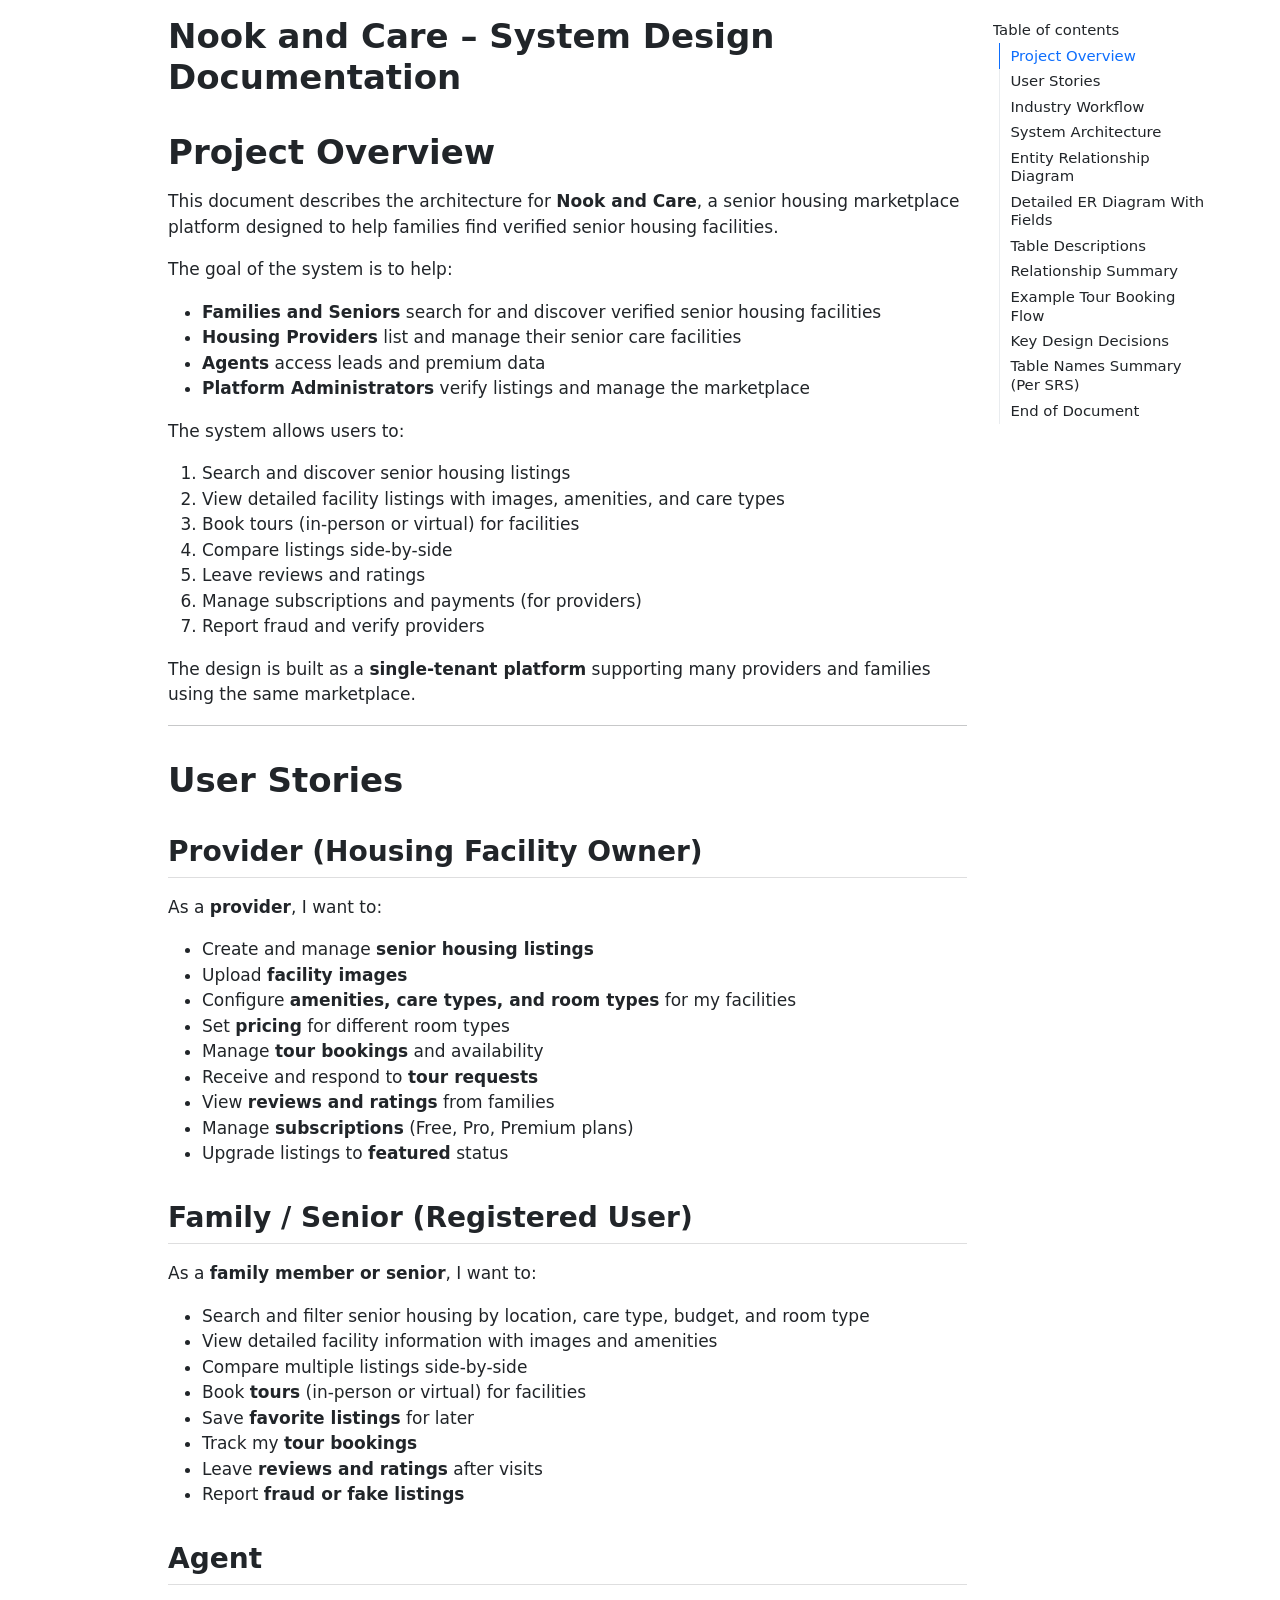
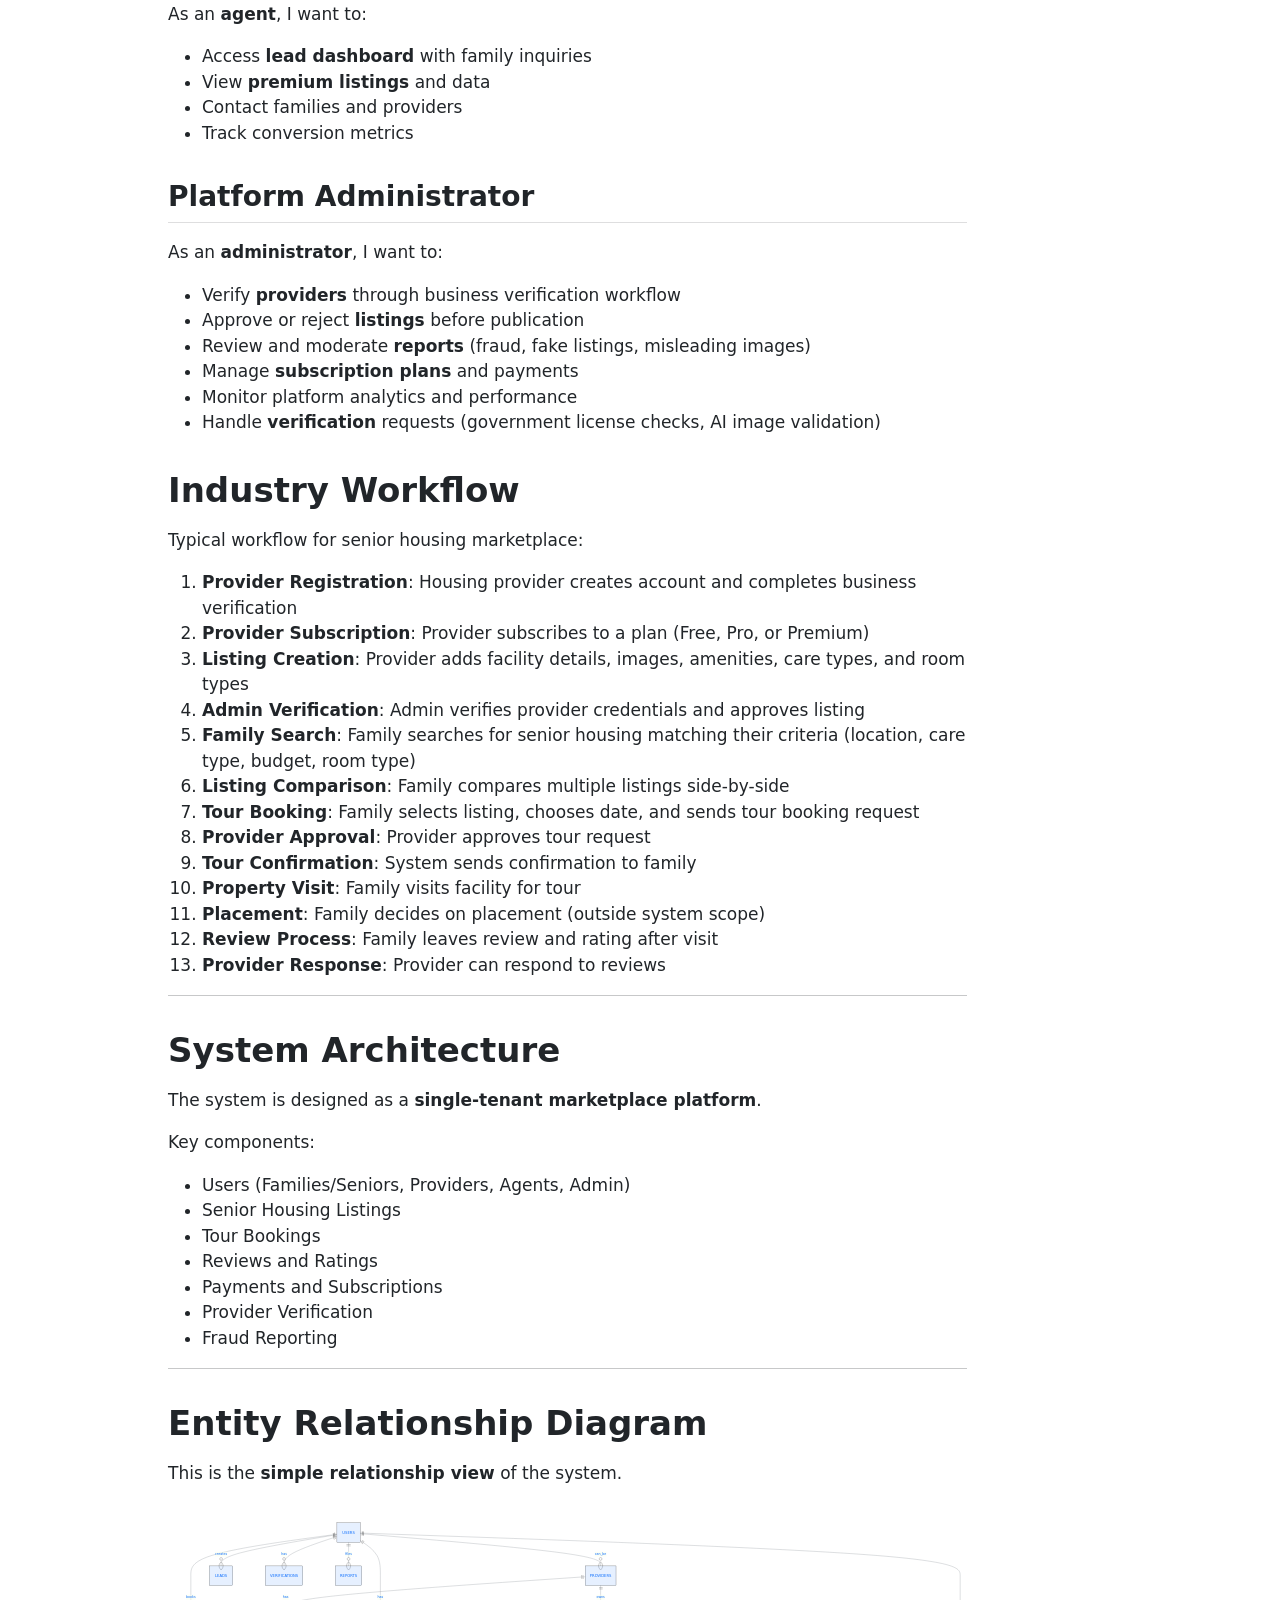
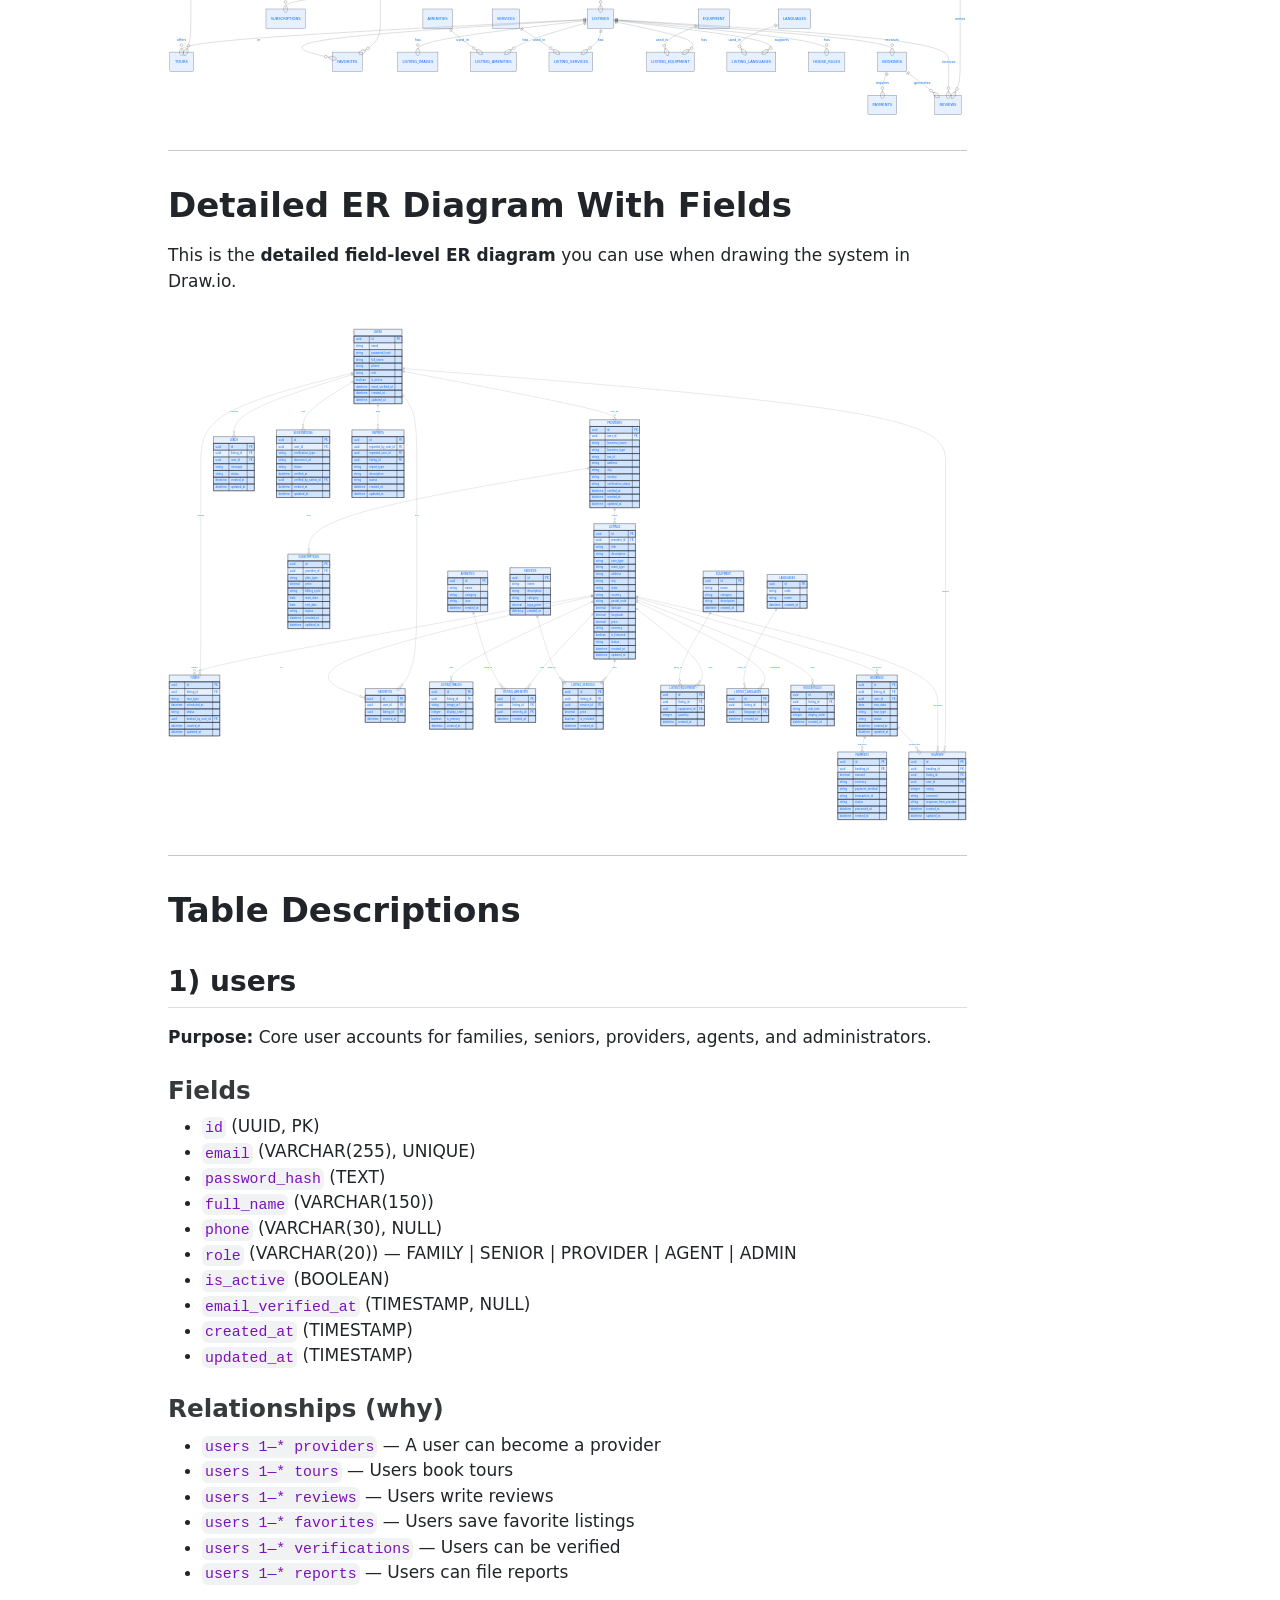
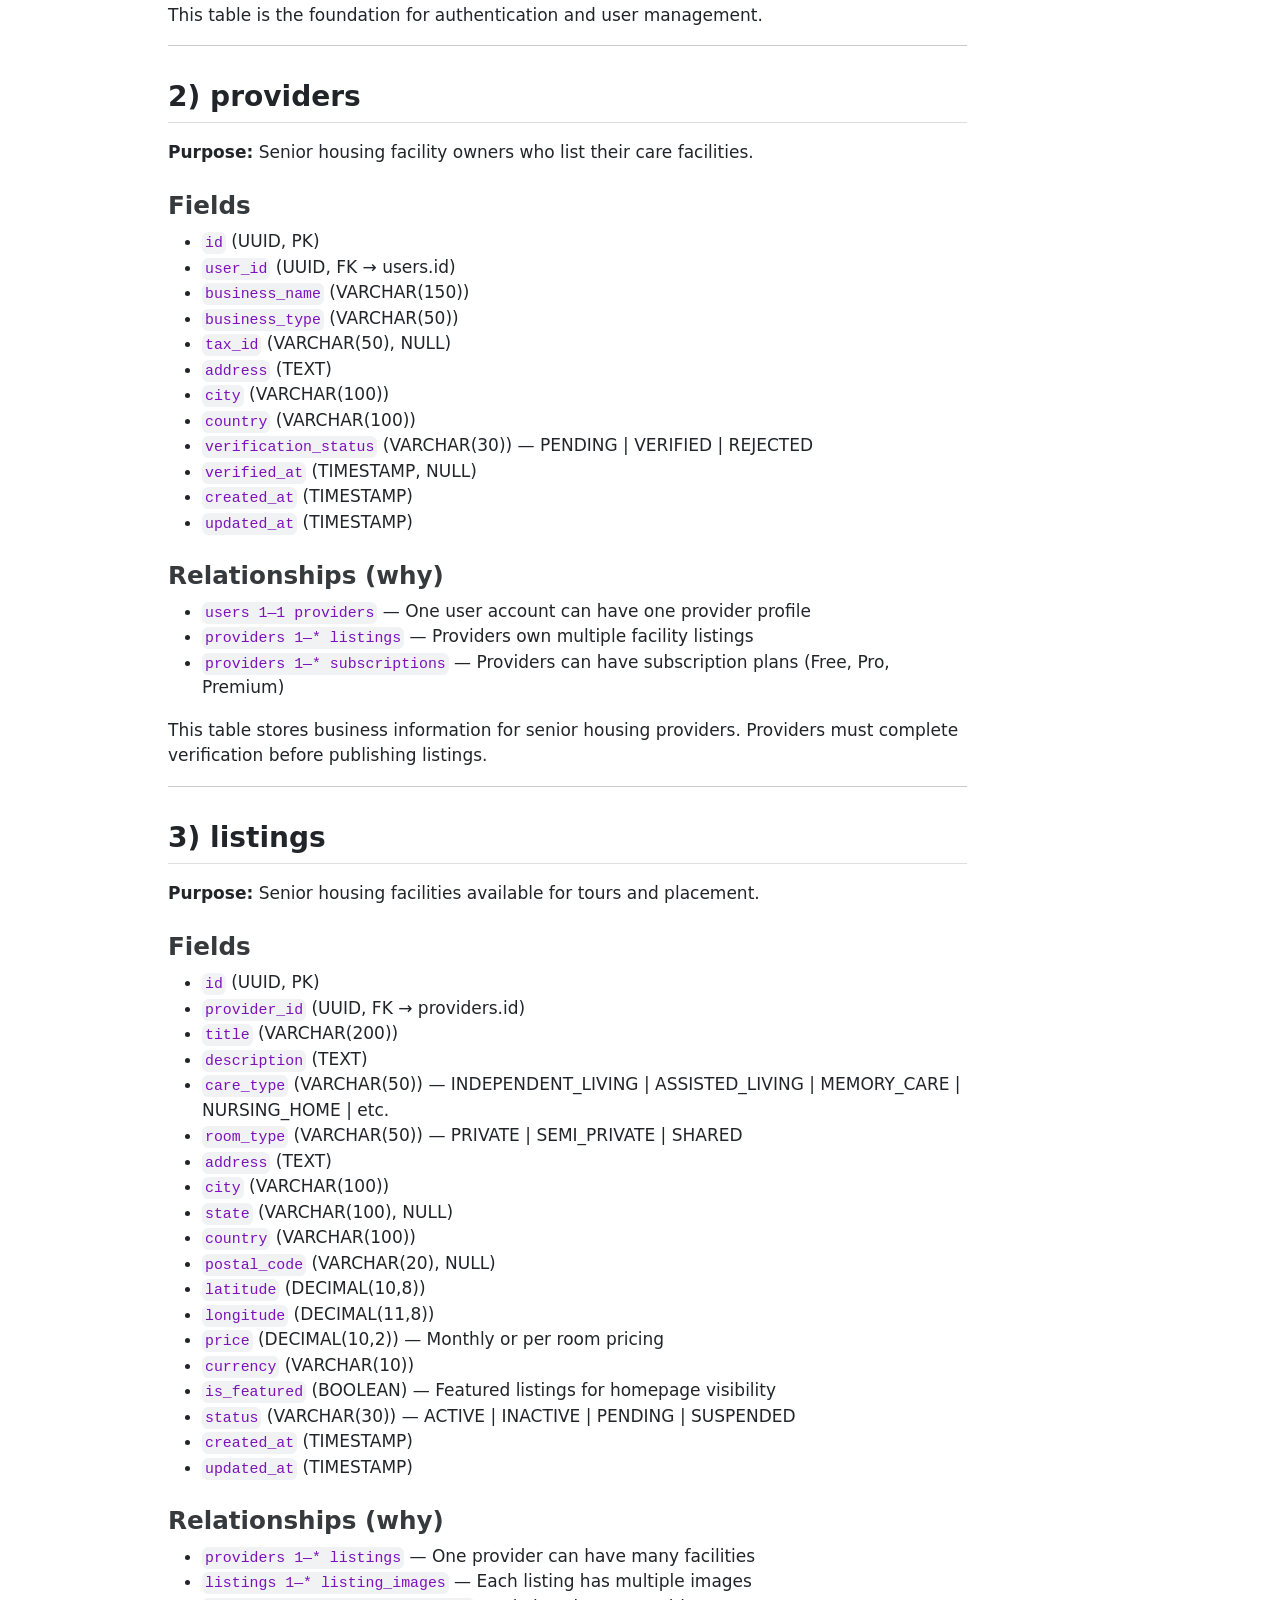
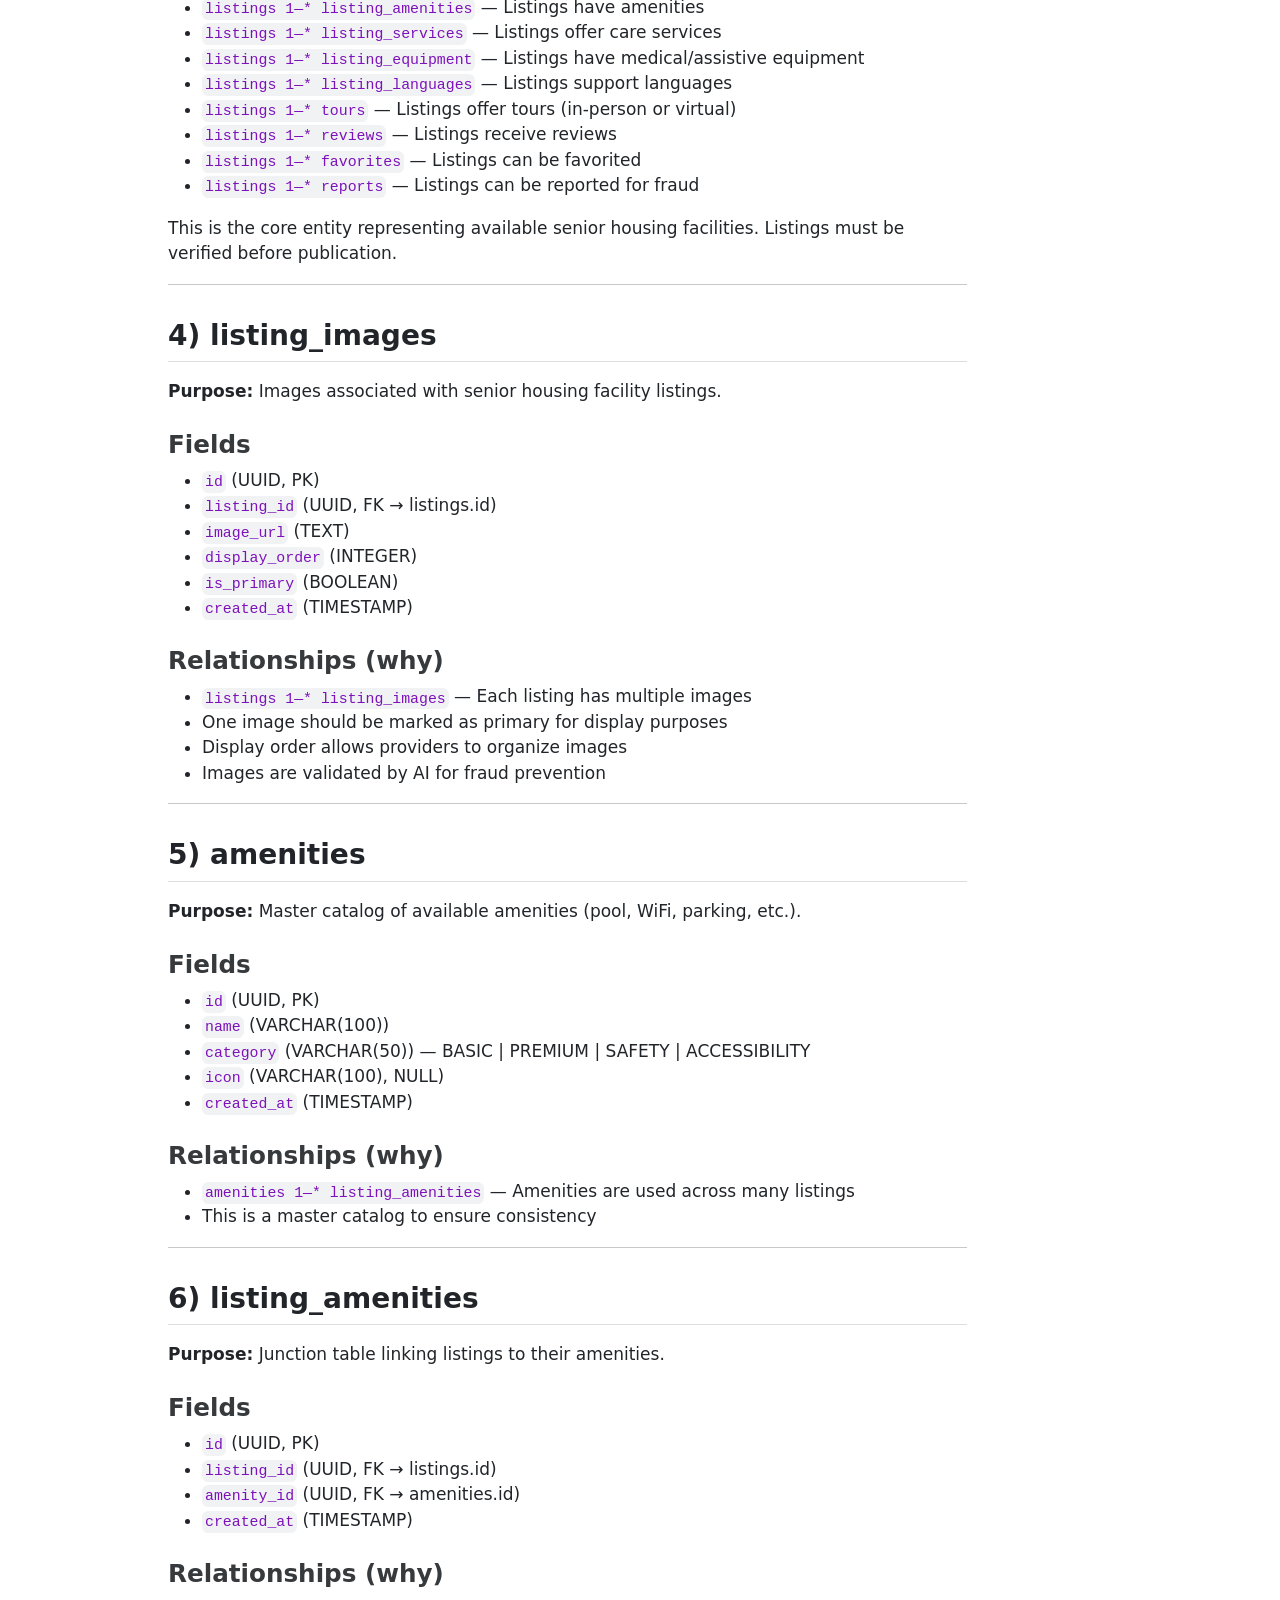
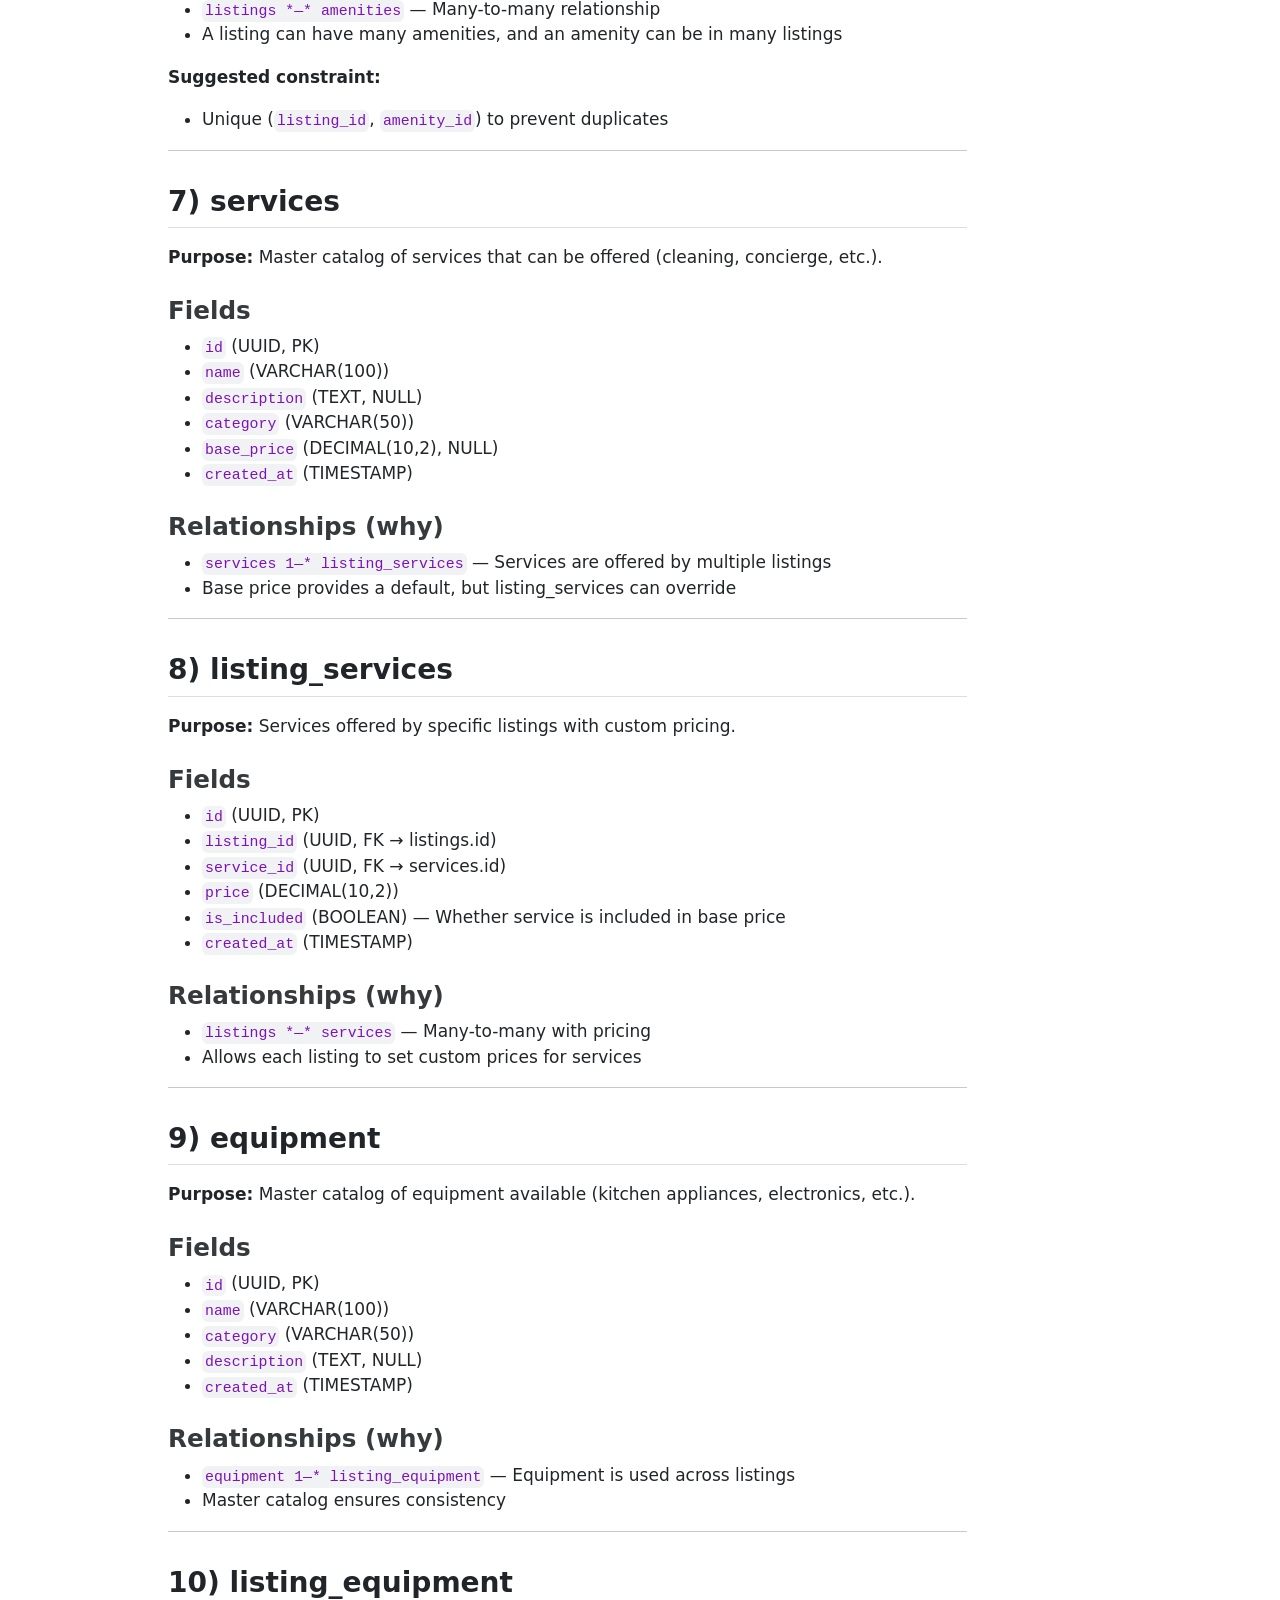
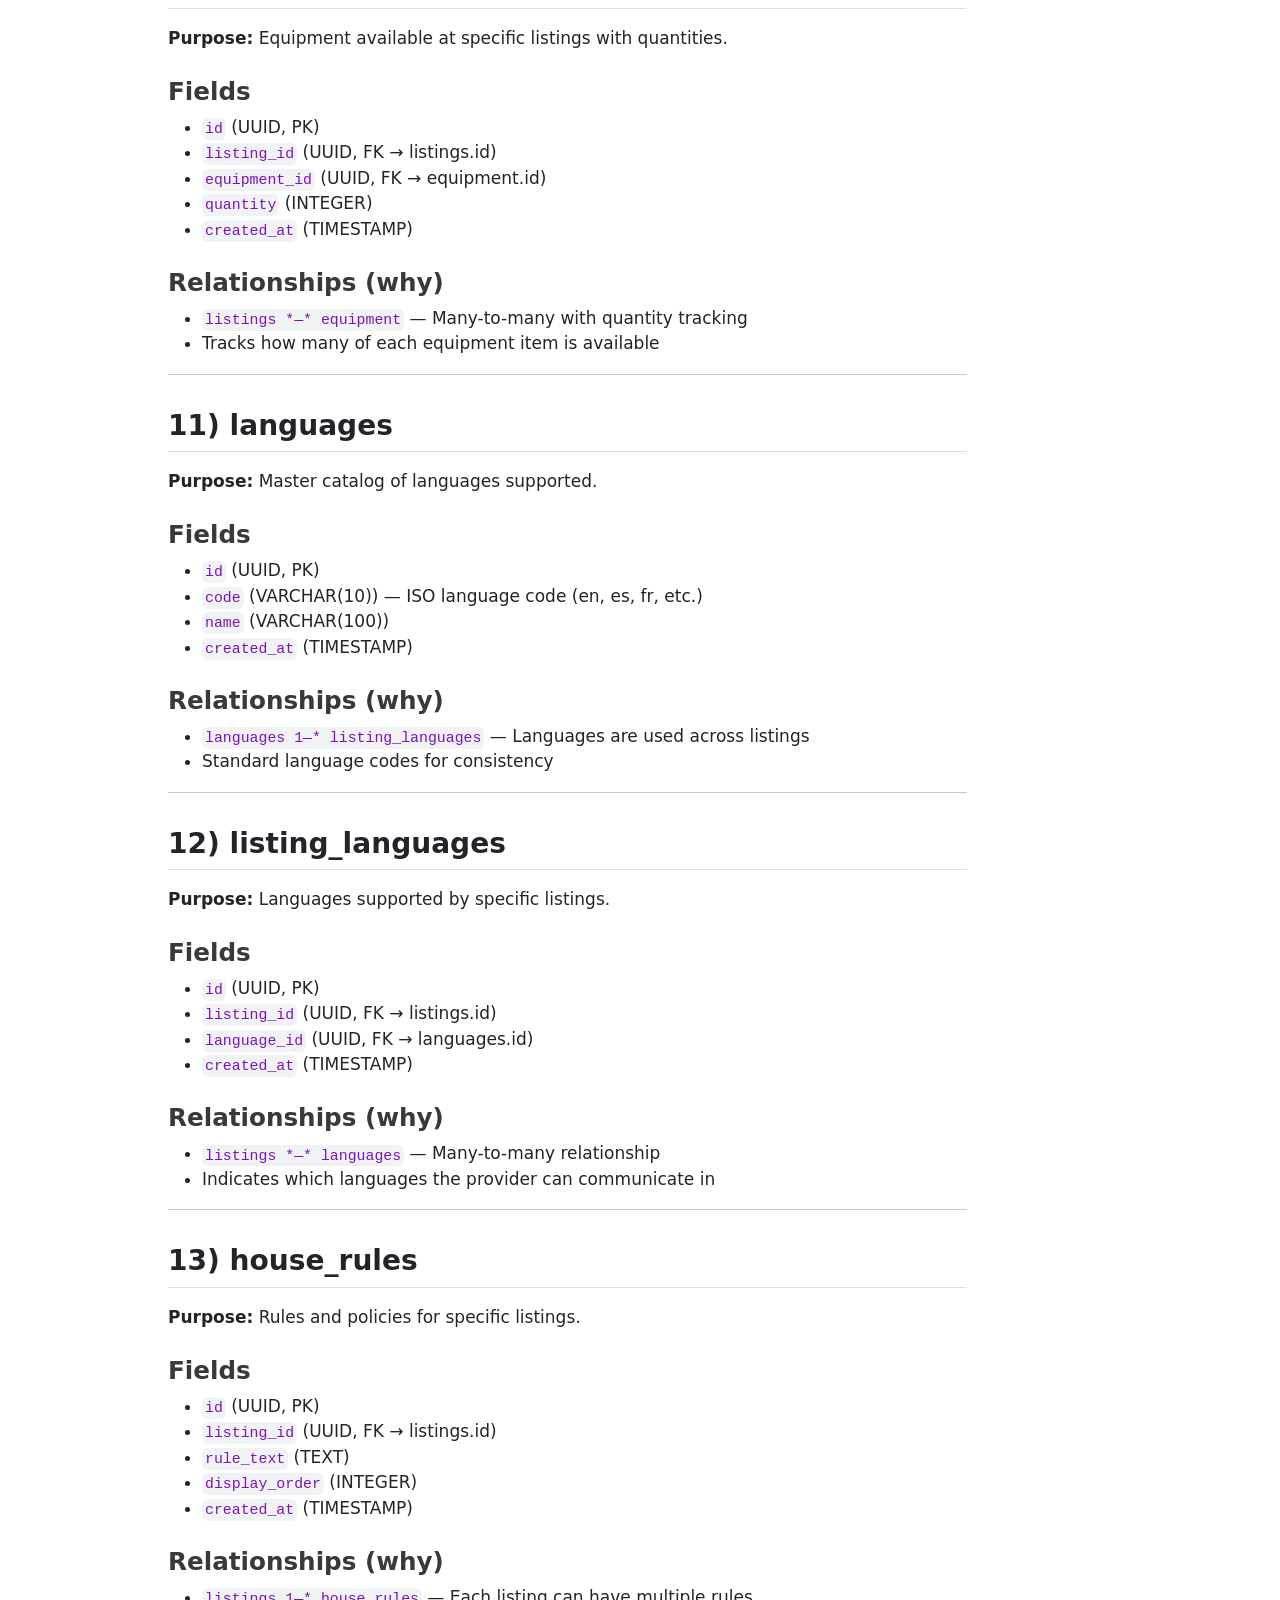
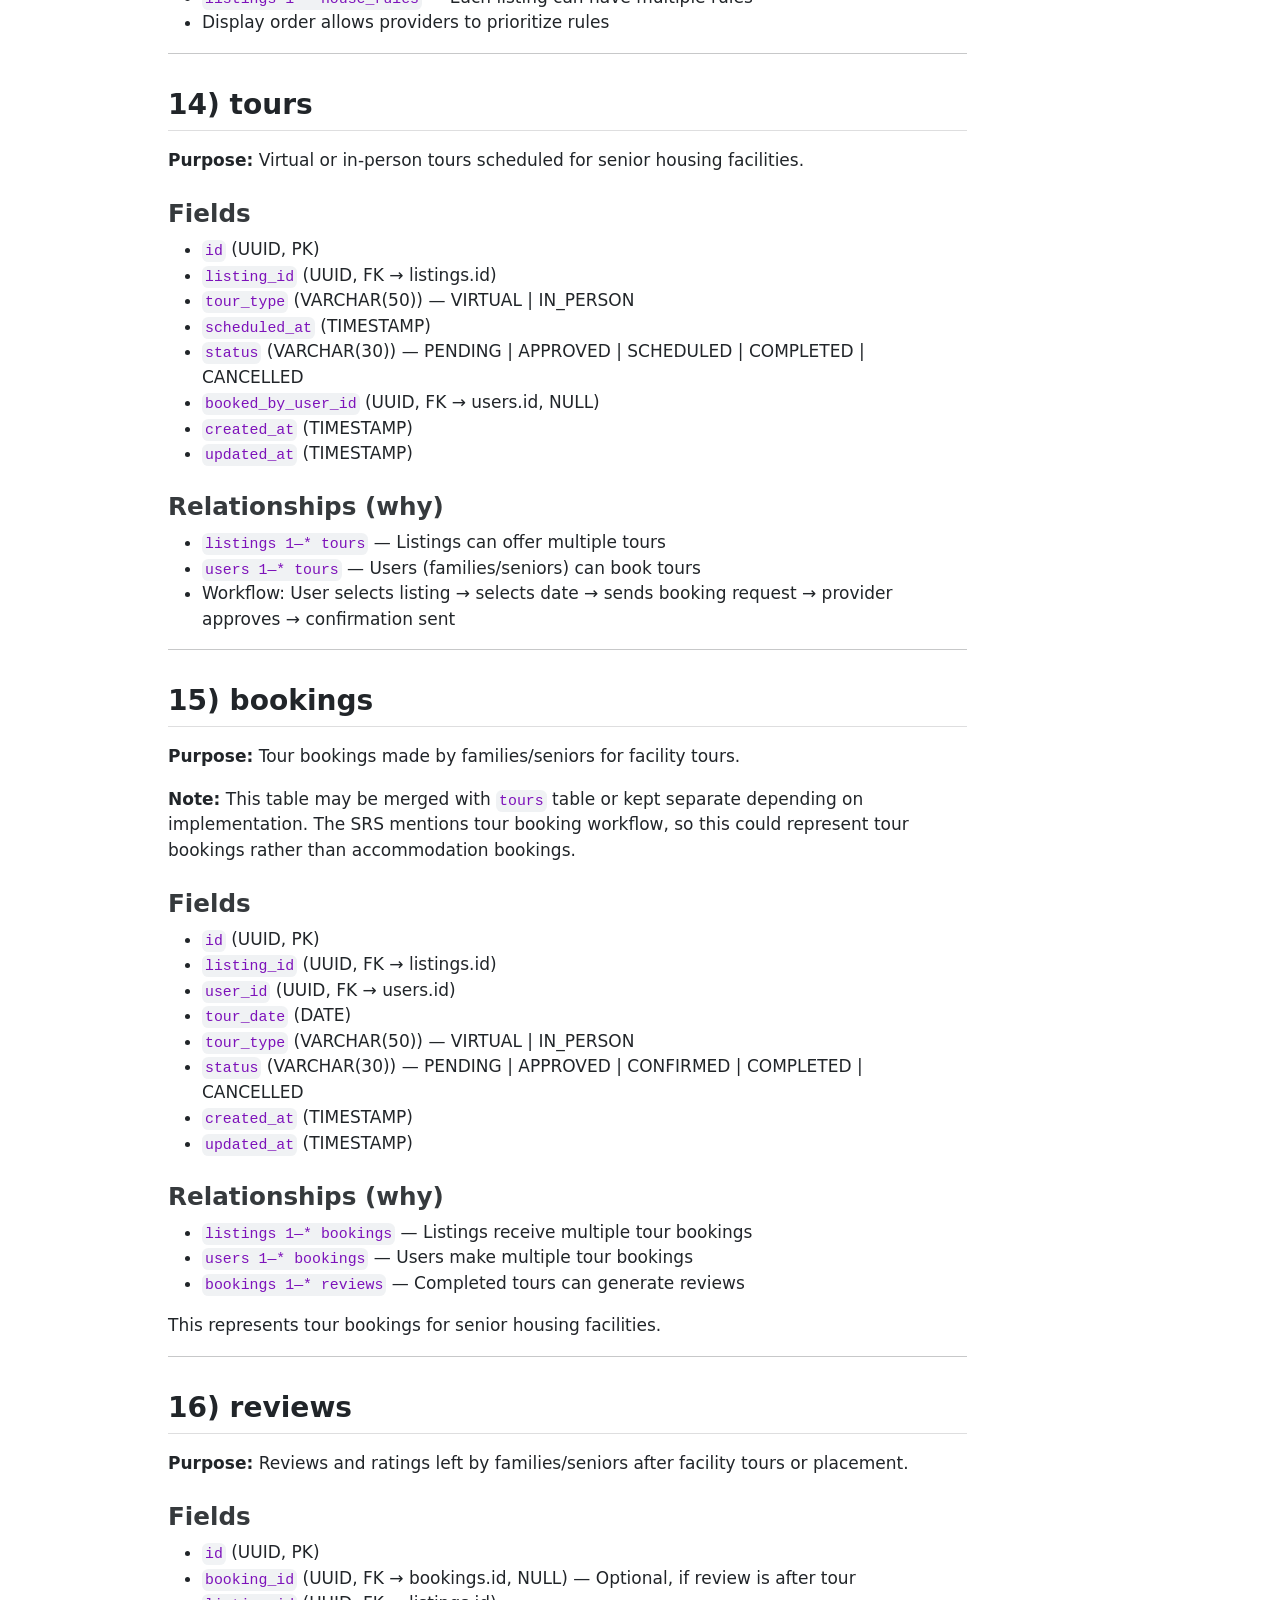
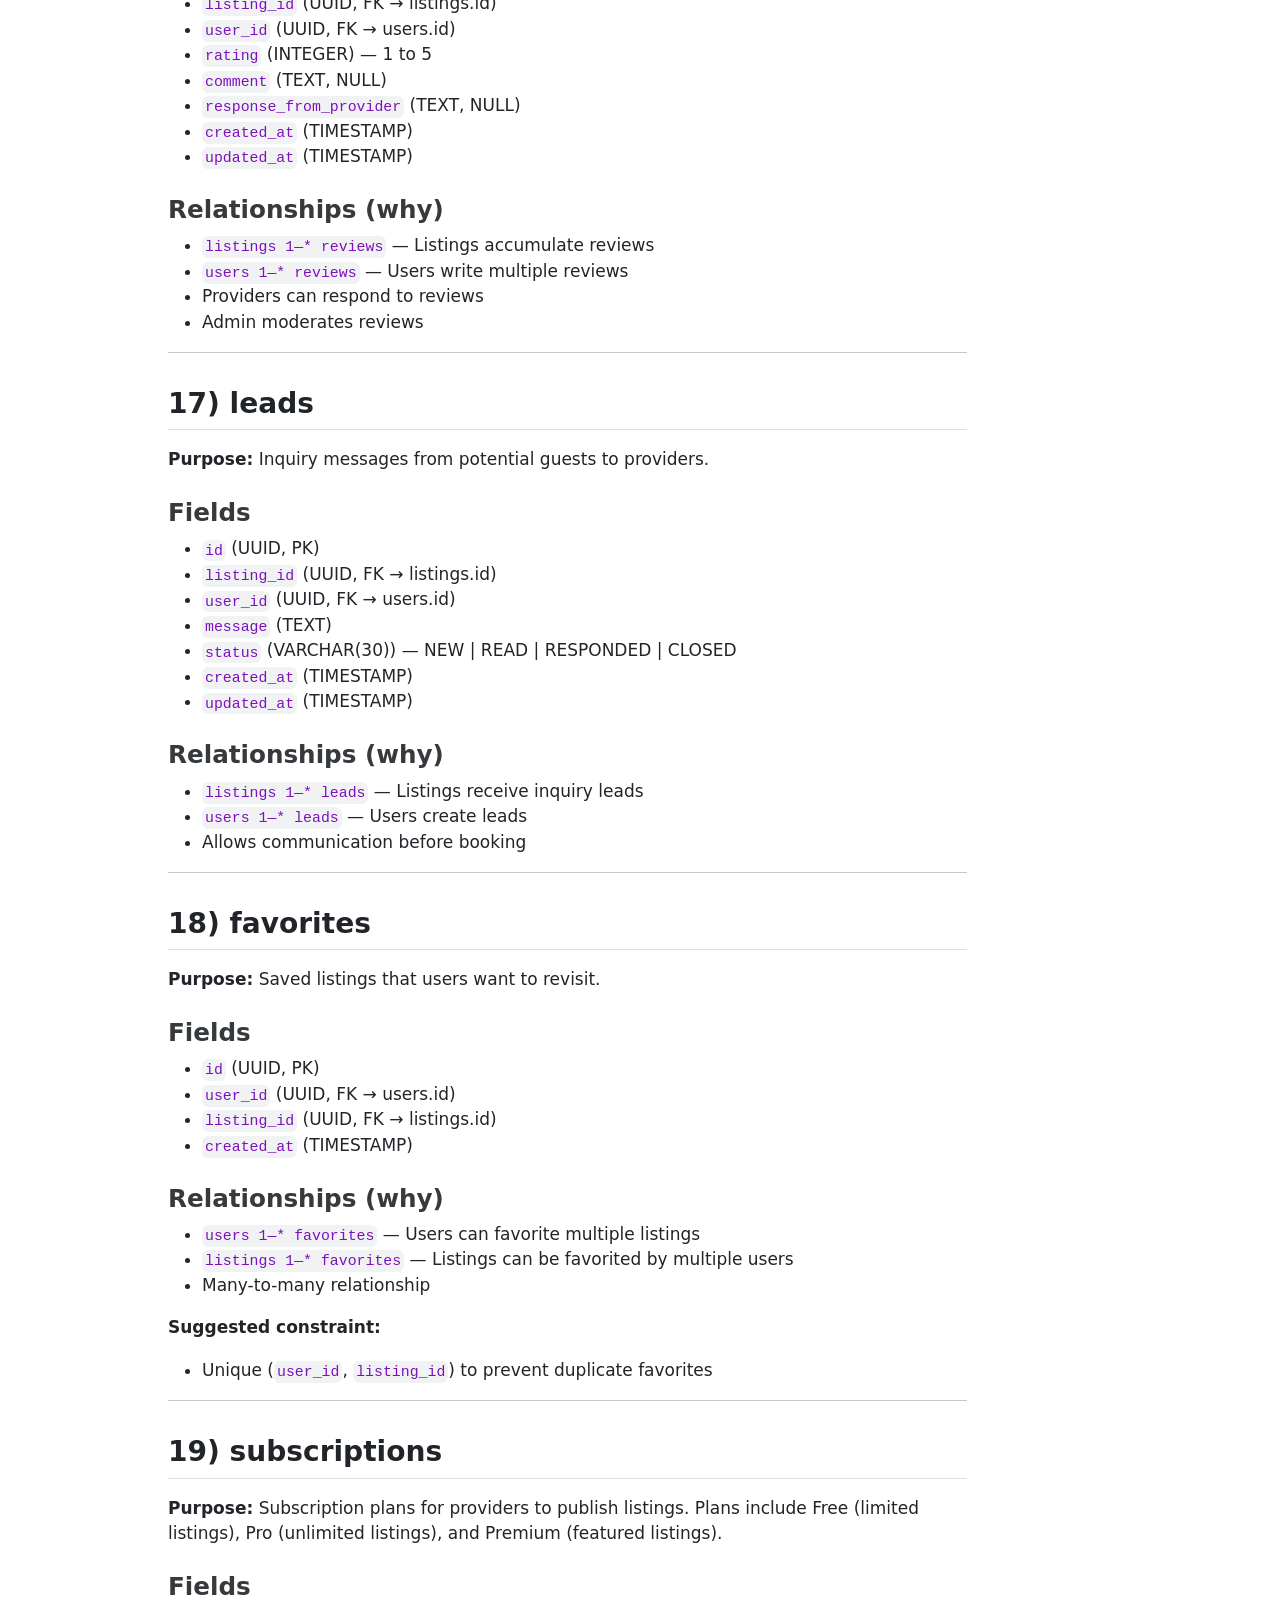
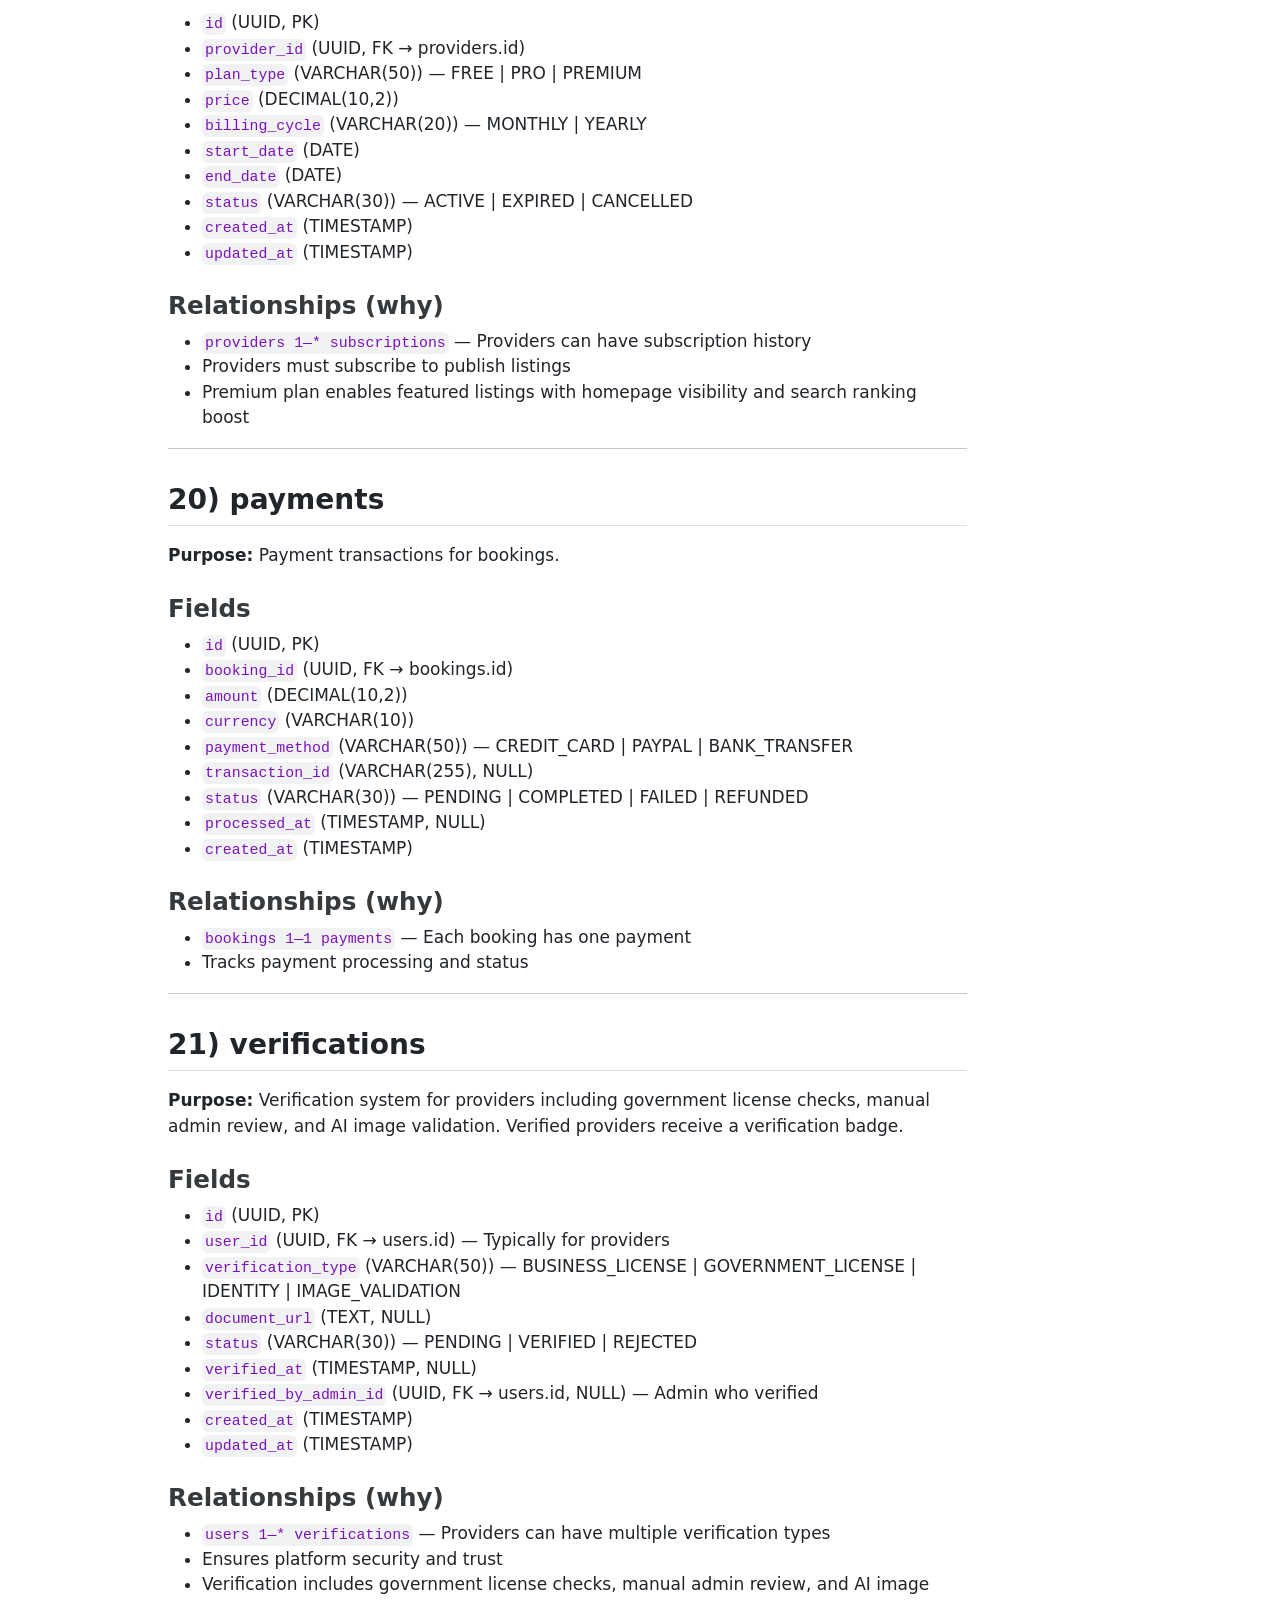
==== docs/index.html @ fbc07628 "updated" ====
<!DOCTYPE html>
<html xmlns="http://www.w3.org/1999/xhtml" lang="en" xml:lang="en"><head>

<meta charset="utf-8">
<meta name="generator" content="quarto-1.8.27">

<meta name="viewport" content="width=device-width, initial-scale=1.0, user-scalable=yes">


<title>Nook and Care – System Design Documentation</title>
<style>
code{white-space: pre-wrap;}
span.smallcaps{font-variant: small-caps;}
div.columns{display: flex; gap: min(4vw, 1.5em);}
div.column{flex: auto; overflow-x: auto;}
div.hanging-indent{margin-left: 1.5em; text-indent: -1.5em;}
ul.task-list{list-style: none;}
ul.task-list li input[type="checkbox"] {
  width: 0.8em;
  margin: 0 0.8em 0.2em -1em; /* quarto-specific, see https://github.com/quarto-dev/quarto-cli/issues/4556 */ 
  vertical-align: middle;
}
</style>


<script src="nookcare-system-design_files/libs/clipboard/clipboard.min.js"></script>
<script src="nookcare-system-design_files/libs/quarto-html/quarto.js" type="module"></script>
<script src="nookcare-system-design_files/libs/quarto-html/tabsets/tabsets.js" type="module"></script>
<script src="nookcare-system-design_files/libs/quarto-html/axe/axe-check.js" type="module"></script>
<script src="nookcare-system-design_files/libs/quarto-html/popper.min.js"></script>
<script src="nookcare-system-design_files/libs/quarto-html/tippy.umd.min.js"></script>
<script src="nookcare-system-design_files/libs/quarto-html/anchor.min.js"></script>
<link href="nookcare-system-design_files/libs/quarto-html/tippy.css" rel="stylesheet">
<link href="nookcare-system-design_files/libs/quarto-html/quarto-syntax-highlighting-ed96de9b727972fe78a7b5d16c58bf87.css" rel="stylesheet" id="quarto-text-highlighting-styles">
<script src="nookcare-system-design_files/libs/bootstrap/bootstrap.min.js"></script>
<link href="nookcare-system-design_files/libs/bootstrap/bootstrap-icons.css" rel="stylesheet">
<link href="nookcare-system-design_files/libs/bootstrap/bootstrap-9e3ffae467580fdb927a41352e75a2e0.min.css" rel="stylesheet" append-hash="true" id="quarto-bootstrap" data-mode="light">
<script src="nookcare-system-design_files/libs/quarto-diagram/mermaid.min.js"></script>
<script src="nookcare-system-design_files/libs/quarto-diagram/mermaid-init.js"></script>
<link href="nookcare-system-design_files/libs/quarto-diagram/mermaid.css" rel="stylesheet">


</head>

<body class="quarto-light">

<div id="quarto-content" class="page-columns page-rows-contents page-layout-article">
<div id="quarto-margin-sidebar" class="sidebar margin-sidebar">
  <nav id="TOC" role="doc-toc" class="toc-active">
    <h2 id="toc-title">Table of contents</h2>
   
  <ul>
  <li><a href="#project-overview" id="toc-project-overview" class="nav-link active" data-scroll-target="#project-overview">Project Overview</a></li>
  <li><a href="#user-stories" id="toc-user-stories" class="nav-link" data-scroll-target="#user-stories">User Stories</a>
  <ul class="collapse">
  <li><a href="#provider-housing-facility-owner" id="toc-provider-housing-facility-owner" class="nav-link" data-scroll-target="#provider-housing-facility-owner">Provider (Housing Facility Owner)</a></li>
  <li><a href="#family-senior-registered-user" id="toc-family-senior-registered-user" class="nav-link" data-scroll-target="#family-senior-registered-user">Family / Senior (Registered User)</a></li>
  <li><a href="#agent" id="toc-agent" class="nav-link" data-scroll-target="#agent">Agent</a></li>
  <li><a href="#platform-administrator" id="toc-platform-administrator" class="nav-link" data-scroll-target="#platform-administrator">Platform Administrator</a></li>
  </ul></li>
  <li><a href="#industry-workflow" id="toc-industry-workflow" class="nav-link" data-scroll-target="#industry-workflow">Industry Workflow</a></li>
  <li><a href="#system-architecture" id="toc-system-architecture" class="nav-link" data-scroll-target="#system-architecture">System Architecture</a></li>
  <li><a href="#entity-relationship-diagram" id="toc-entity-relationship-diagram" class="nav-link" data-scroll-target="#entity-relationship-diagram">Entity Relationship Diagram</a></li>
  <li><a href="#detailed-er-diagram-with-fields" id="toc-detailed-er-diagram-with-fields" class="nav-link" data-scroll-target="#detailed-er-diagram-with-fields">Detailed ER Diagram With Fields</a></li>
  <li><a href="#table-descriptions" id="toc-table-descriptions" class="nav-link" data-scroll-target="#table-descriptions">Table Descriptions</a>
  <ul class="collapse">
  <li><a href="#users" id="toc-users" class="nav-link" data-scroll-target="#users">1) users</a>
  <ul class="collapse">
  <li><a href="#fields" id="toc-fields" class="nav-link" data-scroll-target="#fields">Fields</a></li>
  <li><a href="#relationships-why" id="toc-relationships-why" class="nav-link" data-scroll-target="#relationships-why">Relationships (why)</a></li>
  </ul></li>
  <li><a href="#providers" id="toc-providers" class="nav-link" data-scroll-target="#providers">2) providers</a>
  <ul class="collapse">
  <li><a href="#fields-1" id="toc-fields-1" class="nav-link" data-scroll-target="#fields-1">Fields</a></li>
  <li><a href="#relationships-why-1" id="toc-relationships-why-1" class="nav-link" data-scroll-target="#relationships-why-1">Relationships (why)</a></li>
  </ul></li>
  <li><a href="#listings" id="toc-listings" class="nav-link" data-scroll-target="#listings">3) listings</a>
  <ul class="collapse">
  <li><a href="#fields-2" id="toc-fields-2" class="nav-link" data-scroll-target="#fields-2">Fields</a></li>
  <li><a href="#relationships-why-2" id="toc-relationships-why-2" class="nav-link" data-scroll-target="#relationships-why-2">Relationships (why)</a></li>
  </ul></li>
  <li><a href="#listing_images" id="toc-listing_images" class="nav-link" data-scroll-target="#listing_images">4) listing_images</a>
  <ul class="collapse">
  <li><a href="#fields-3" id="toc-fields-3" class="nav-link" data-scroll-target="#fields-3">Fields</a></li>
  <li><a href="#relationships-why-3" id="toc-relationships-why-3" class="nav-link" data-scroll-target="#relationships-why-3">Relationships (why)</a></li>
  </ul></li>
  <li><a href="#amenities" id="toc-amenities" class="nav-link" data-scroll-target="#amenities">5) amenities</a>
  <ul class="collapse">
  <li><a href="#fields-4" id="toc-fields-4" class="nav-link" data-scroll-target="#fields-4">Fields</a></li>
  <li><a href="#relationships-why-4" id="toc-relationships-why-4" class="nav-link" data-scroll-target="#relationships-why-4">Relationships (why)</a></li>
  </ul></li>
  <li><a href="#listing_amenities" id="toc-listing_amenities" class="nav-link" data-scroll-target="#listing_amenities">6) listing_amenities</a>
  <ul class="collapse">
  <li><a href="#fields-5" id="toc-fields-5" class="nav-link" data-scroll-target="#fields-5">Fields</a></li>
  <li><a href="#relationships-why-5" id="toc-relationships-why-5" class="nav-link" data-scroll-target="#relationships-why-5">Relationships (why)</a></li>
  </ul></li>
  <li><a href="#services" id="toc-services" class="nav-link" data-scroll-target="#services">7) services</a>
  <ul class="collapse">
  <li><a href="#fields-6" id="toc-fields-6" class="nav-link" data-scroll-target="#fields-6">Fields</a></li>
  <li><a href="#relationships-why-6" id="toc-relationships-why-6" class="nav-link" data-scroll-target="#relationships-why-6">Relationships (why)</a></li>
  </ul></li>
  <li><a href="#listing_services" id="toc-listing_services" class="nav-link" data-scroll-target="#listing_services">8) listing_services</a>
  <ul class="collapse">
  <li><a href="#fields-7" id="toc-fields-7" class="nav-link" data-scroll-target="#fields-7">Fields</a></li>
  <li><a href="#relationships-why-7" id="toc-relationships-why-7" class="nav-link" data-scroll-target="#relationships-why-7">Relationships (why)</a></li>
  </ul></li>
  <li><a href="#equipment" id="toc-equipment" class="nav-link" data-scroll-target="#equipment">9) equipment</a>
  <ul class="collapse">
  <li><a href="#fields-8" id="toc-fields-8" class="nav-link" data-scroll-target="#fields-8">Fields</a></li>
  <li><a href="#relationships-why-8" id="toc-relationships-why-8" class="nav-link" data-scroll-target="#relationships-why-8">Relationships (why)</a></li>
  </ul></li>
  <li><a href="#listing_equipment" id="toc-listing_equipment" class="nav-link" data-scroll-target="#listing_equipment">10) listing_equipment</a>
  <ul class="collapse">
  <li><a href="#fields-9" id="toc-fields-9" class="nav-link" data-scroll-target="#fields-9">Fields</a></li>
  <li><a href="#relationships-why-9" id="toc-relationships-why-9" class="nav-link" data-scroll-target="#relationships-why-9">Relationships (why)</a></li>
  </ul></li>
  <li><a href="#languages" id="toc-languages" class="nav-link" data-scroll-target="#languages">11) languages</a>
  <ul class="collapse">
  <li><a href="#fields-10" id="toc-fields-10" class="nav-link" data-scroll-target="#fields-10">Fields</a></li>
  <li><a href="#relationships-why-10" id="toc-relationships-why-10" class="nav-link" data-scroll-target="#relationships-why-10">Relationships (why)</a></li>
  </ul></li>
  <li><a href="#listing_languages" id="toc-listing_languages" class="nav-link" data-scroll-target="#listing_languages">12) listing_languages</a>
  <ul class="collapse">
  <li><a href="#fields-11" id="toc-fields-11" class="nav-link" data-scroll-target="#fields-11">Fields</a></li>
  <li><a href="#relationships-why-11" id="toc-relationships-why-11" class="nav-link" data-scroll-target="#relationships-why-11">Relationships (why)</a></li>
  </ul></li>
  <li><a href="#house_rules" id="toc-house_rules" class="nav-link" data-scroll-target="#house_rules">13) house_rules</a>
  <ul class="collapse">
  <li><a href="#fields-12" id="toc-fields-12" class="nav-link" data-scroll-target="#fields-12">Fields</a></li>
  <li><a href="#relationships-why-12" id="toc-relationships-why-12" class="nav-link" data-scroll-target="#relationships-why-12">Relationships (why)</a></li>
  </ul></li>
  <li><a href="#tours" id="toc-tours" class="nav-link" data-scroll-target="#tours">14) tours</a>
  <ul class="collapse">
  <li><a href="#fields-13" id="toc-fields-13" class="nav-link" data-scroll-target="#fields-13">Fields</a></li>
  <li><a href="#relationships-why-13" id="toc-relationships-why-13" class="nav-link" data-scroll-target="#relationships-why-13">Relationships (why)</a></li>
  </ul></li>
  <li><a href="#bookings" id="toc-bookings" class="nav-link" data-scroll-target="#bookings">15) bookings</a>
  <ul class="collapse">
  <li><a href="#fields-14" id="toc-fields-14" class="nav-link" data-scroll-target="#fields-14">Fields</a></li>
  <li><a href="#relationships-why-14" id="toc-relationships-why-14" class="nav-link" data-scroll-target="#relationships-why-14">Relationships (why)</a></li>
  </ul></li>
  <li><a href="#reviews" id="toc-reviews" class="nav-link" data-scroll-target="#reviews">16) reviews</a>
  <ul class="collapse">
  <li><a href="#fields-15" id="toc-fields-15" class="nav-link" data-scroll-target="#fields-15">Fields</a></li>
  <li><a href="#relationships-why-15" id="toc-relationships-why-15" class="nav-link" data-scroll-target="#relationships-why-15">Relationships (why)</a></li>
  </ul></li>
  <li><a href="#leads" id="toc-leads" class="nav-link" data-scroll-target="#leads">17) leads</a>
  <ul class="collapse">
  <li><a href="#fields-16" id="toc-fields-16" class="nav-link" data-scroll-target="#fields-16">Fields</a></li>
  <li><a href="#relationships-why-16" id="toc-relationships-why-16" class="nav-link" data-scroll-target="#relationships-why-16">Relationships (why)</a></li>
  </ul></li>
  <li><a href="#favorites" id="toc-favorites" class="nav-link" data-scroll-target="#favorites">18) favorites</a>
  <ul class="collapse">
  <li><a href="#fields-17" id="toc-fields-17" class="nav-link" data-scroll-target="#fields-17">Fields</a></li>
  <li><a href="#relationships-why-17" id="toc-relationships-why-17" class="nav-link" data-scroll-target="#relationships-why-17">Relationships (why)</a></li>
  </ul></li>
  <li><a href="#subscriptions" id="toc-subscriptions" class="nav-link" data-scroll-target="#subscriptions">19) subscriptions</a>
  <ul class="collapse">
  <li><a href="#fields-18" id="toc-fields-18" class="nav-link" data-scroll-target="#fields-18">Fields</a></li>
  <li><a href="#relationships-why-18" id="toc-relationships-why-18" class="nav-link" data-scroll-target="#relationships-why-18">Relationships (why)</a></li>
  </ul></li>
  <li><a href="#payments" id="toc-payments" class="nav-link" data-scroll-target="#payments">20) payments</a>
  <ul class="collapse">
  <li><a href="#fields-19" id="toc-fields-19" class="nav-link" data-scroll-target="#fields-19">Fields</a></li>
  <li><a href="#relationships-why-19" id="toc-relationships-why-19" class="nav-link" data-scroll-target="#relationships-why-19">Relationships (why)</a></li>
  </ul></li>
  <li><a href="#verifications" id="toc-verifications" class="nav-link" data-scroll-target="#verifications">21) verifications</a>
  <ul class="collapse">
  <li><a href="#fields-20" id="toc-fields-20" class="nav-link" data-scroll-target="#fields-20">Fields</a></li>
  <li><a href="#relationships-why-20" id="toc-relationships-why-20" class="nav-link" data-scroll-target="#relationships-why-20">Relationships (why)</a></li>
  </ul></li>
  <li><a href="#reports" id="toc-reports" class="nav-link" data-scroll-target="#reports">22) reports</a>
  <ul class="collapse">
  <li><a href="#fields-21" id="toc-fields-21" class="nav-link" data-scroll-target="#fields-21">Fields</a></li>
  <li><a href="#relationships-why-21" id="toc-relationships-why-21" class="nav-link" data-scroll-target="#relationships-why-21">Relationships (why)</a></li>
  </ul></li>
  </ul></li>
  <li><a href="#relationship-summary" id="toc-relationship-summary" class="nav-link" data-scroll-target="#relationship-summary">Relationship Summary</a></li>
  <li><a href="#example-tour-booking-flow" id="toc-example-tour-booking-flow" class="nav-link" data-scroll-target="#example-tour-booking-flow">Example Tour Booking Flow</a></li>
  <li><a href="#key-design-decisions" id="toc-key-design-decisions" class="nav-link" data-scroll-target="#key-design-decisions">Key Design Decisions</a>
  <ul class="collapse">
  <li><a href="#why-separate-master-catalogs" id="toc-why-separate-master-catalogs" class="nav-link" data-scroll-target="#why-separate-master-catalogs">Why Separate Master Catalogs?</a></li>
  <li><a href="#why-junction-tables" id="toc-why-junction-tables" class="nav-link" data-scroll-target="#why-junction-tables">Why Junction Tables?</a></li>
  <li><a href="#why-separate-payments-table" id="toc-why-separate-payments-table" class="nav-link" data-scroll-target="#why-separate-payments-table">Why Separate Payments Table?</a></li>
  <li><a href="#why-leads-table" id="toc-why-leads-table" class="nav-link" data-scroll-target="#why-leads-table">Why Leads Table?</a></li>
  </ul></li>
  <li><a href="#table-names-summary-per-srs" id="toc-table-names-summary-per-srs" class="nav-link" data-scroll-target="#table-names-summary-per-srs">Table Names Summary (Per SRS)</a>
  <ul class="collapse">
  <li><a href="#core-entities-from-srs-section-6" id="toc-core-entities-from-srs-section-6" class="nav-link" data-scroll-target="#core-entities-from-srs-section-6">Core Entities (from SRS Section 6)</a></li>
  <li><a href="#supporting-tables-for-system-functionality" id="toc-supporting-tables-for-system-functionality" class="nav-link" data-scroll-target="#supporting-tables-for-system-functionality">Supporting Tables (for system functionality)</a></li>
  </ul></li>
  <li><a href="#end-of-document" id="toc-end-of-document" class="nav-link" data-scroll-target="#end-of-document">End of Document</a></li>
  </ul>
</nav>
</div>
<main class="content" id="quarto-document-content">

<header id="title-block-header" class="quarto-title-block default">
<div class="quarto-title">
<h1 class="title">Nook and Care – System Design Documentation</h1>
</div>



<div class="quarto-title-meta">

    
  
    
  </div>
  


</header>


<section id="project-overview" class="level1">
<h1>Project Overview</h1>
<p>This document describes the architecture for <strong>Nook and Care</strong>, a senior housing marketplace platform designed to help families find verified senior housing facilities.</p>
<p>The goal of the system is to help:</p>
<ul>
<li><strong>Families and Seniors</strong> search for and discover verified senior housing facilities</li>
<li><strong>Housing Providers</strong> list and manage their senior care facilities</li>
<li><strong>Agents</strong> access leads and premium data</li>
<li><strong>Platform Administrators</strong> verify listings and manage the marketplace</li>
</ul>
<p>The system allows users to:</p>
<ol type="1">
<li>Search and discover senior housing listings</li>
<li>View detailed facility listings with images, amenities, and care types</li>
<li>Book tours (in-person or virtual) for facilities</li>
<li>Compare listings side-by-side</li>
<li>Leave reviews and ratings</li>
<li>Manage subscriptions and payments (for providers)</li>
<li>Report fraud and verify providers</li>
</ol>
<p>The design is built as a <strong>single-tenant platform</strong> supporting many providers and families using the same marketplace.</p>
<hr>
</section>
<section id="user-stories" class="level1">
<h1>User Stories</h1>
<section id="provider-housing-facility-owner" class="level2">
<h2 class="anchored" data-anchor-id="provider-housing-facility-owner">Provider (Housing Facility Owner)</h2>
<p>As a <strong>provider</strong>, I want to:</p>
<ul>
<li>Create and manage <strong>senior housing listings</strong></li>
<li>Upload <strong>facility images</strong></li>
<li>Configure <strong>amenities, care types, and room types</strong> for my facilities</li>
<li>Set <strong>pricing</strong> for different room types</li>
<li>Manage <strong>tour bookings</strong> and availability</li>
<li>Receive and respond to <strong>tour requests</strong></li>
<li>View <strong>reviews and ratings</strong> from families</li>
<li>Manage <strong>subscriptions</strong> (Free, Pro, Premium plans)</li>
<li>Upgrade listings to <strong>featured</strong> status</li>
</ul>
</section>
<section id="family-senior-registered-user" class="level2">
<h2 class="anchored" data-anchor-id="family-senior-registered-user">Family / Senior (Registered User)</h2>
<p>As a <strong>family member or senior</strong>, I want to:</p>
<ul>
<li>Search and filter senior housing by location, care type, budget, and room type</li>
<li>View detailed facility information with images and amenities</li>
<li>Compare multiple listings side-by-side</li>
<li>Book <strong>tours</strong> (in-person or virtual) for facilities</li>
<li>Save <strong>favorite listings</strong> for later</li>
<li>Track my <strong>tour bookings</strong></li>
<li>Leave <strong>reviews and ratings</strong> after visits</li>
<li>Report <strong>fraud or fake listings</strong></li>
</ul>
</section>
<section id="agent" class="level2">
<h2 class="anchored" data-anchor-id="agent">Agent</h2>
<p>As an <strong>agent</strong>, I want to:</p>
<ul>
<li>Access <strong>lead dashboard</strong> with family inquiries</li>
<li>View <strong>premium listings</strong> and data</li>
<li>Contact families and providers</li>
<li>Track conversion metrics</li>
</ul>
</section>
<section id="platform-administrator" class="level2">
<h2 class="anchored" data-anchor-id="platform-administrator">Platform Administrator</h2>
<p>As an <strong>administrator</strong>, I want to:</p>
<ul>
<li>Verify <strong>providers</strong> through business verification workflow</li>
<li>Approve or reject <strong>listings</strong> before publication</li>
<li>Review and moderate <strong>reports</strong> (fraud, fake listings, misleading images)</li>
<li>Manage <strong>subscription plans</strong> and payments</li>
<li>Monitor platform analytics and performance</li>
<li>Handle <strong>verification</strong> requests (government license checks, AI image validation)</li>
</ul>
</section>
</section>
<section id="industry-workflow" class="level1">
<h1>Industry Workflow</h1>
<p>Typical workflow for senior housing marketplace:</p>
<ol type="1">
<li><strong>Provider Registration</strong>: Housing provider creates account and completes business verification</li>
<li><strong>Provider Subscription</strong>: Provider subscribes to a plan (Free, Pro, or Premium)</li>
<li><strong>Listing Creation</strong>: Provider adds facility details, images, amenities, care types, and room types</li>
<li><strong>Admin Verification</strong>: Admin verifies provider credentials and approves listing</li>
<li><strong>Family Search</strong>: Family searches for senior housing matching their criteria (location, care type, budget, room type)</li>
<li><strong>Listing Comparison</strong>: Family compares multiple listings side-by-side</li>
<li><strong>Tour Booking</strong>: Family selects listing, chooses date, and sends tour booking request</li>
<li><strong>Provider Approval</strong>: Provider approves tour request</li>
<li><strong>Tour Confirmation</strong>: System sends confirmation to family</li>
<li><strong>Property Visit</strong>: Family visits facility for tour</li>
<li><strong>Placement</strong>: Family decides on placement (outside system scope)</li>
<li><strong>Review Process</strong>: Family leaves review and rating after visit</li>
<li><strong>Provider Response</strong>: Provider can respond to reviews</li>
</ol>
<hr>
</section>
<section id="system-architecture" class="level1">
<h1>System Architecture</h1>
<p>The system is designed as a <strong>single-tenant marketplace platform</strong>.</p>
<p>Key components:</p>
<ul>
<li>Users (Families/Seniors, Providers, Agents, Admin)</li>
<li>Senior Housing Listings</li>
<li>Tour Bookings</li>
<li>Reviews and Ratings</li>
<li>Payments and Subscriptions</li>
<li>Provider Verification</li>
<li>Fraud Reporting</li>
</ul>
<hr>
</section>
<section id="entity-relationship-diagram" class="level1">
<h1>Entity Relationship Diagram</h1>
<p>This is the <strong>simple relationship view</strong> of the system.</p>
<div class="cell" data-layout-align="default">
<div class="cell-output-display">
<div>
<p></p><figure class="figure"><p></p>
<div>
<pre class="mermaid mermaid-js">erDiagram

USERS ||--o{ PROVIDERS : can_be
USERS ||--o{ TOURS : books
USERS ||--o{ REVIEWS : writes
USERS ||--o{ FAVORITES : has
USERS ||--o{ LEADS : creates

PROVIDERS ||--o{ LISTINGS : owns
PROVIDERS ||--o{ SUBSCRIPTIONS : has

LISTINGS ||--o{ LISTING_IMAGES : has
LISTINGS ||--o{ LISTING_AMENITIES : has
LISTINGS ||--o{ LISTING_SERVICES : has
LISTINGS ||--o{ LISTING_EQUIPMENT : has
LISTINGS ||--o{ LISTING_LANGUAGES : supports
LISTINGS ||--o{ HOUSE_RULES : has
LISTINGS ||--o{ TOURS : offers
LISTINGS ||--o{ BOOKINGS : receives
LISTINGS ||--o{ REVIEWS : receives
LISTINGS ||--o{ FAVORITES : in

AMENITIES ||--o{ LISTING_AMENITIES : used_in
SERVICES ||--o{ LISTING_SERVICES : used_in
EQUIPMENT ||--o{ LISTING_EQUIPMENT : used_in
LANGUAGES ||--o{ LISTING_LANGUAGES : used_in

BOOKINGS ||--o{ PAYMENTS : requires
BOOKINGS ||--o{ REVIEWS : generates

USERS ||--o{ VERIFICATIONS : has
USERS ||--o{ REPORTS : files
</pre>
</div>
<p></p></figure><p></p>
</div>
</div>
</div>
<hr>
</section>
<section id="detailed-er-diagram-with-fields" class="level1">
<h1>Detailed ER Diagram With Fields</h1>
<p>This is the <strong>detailed field-level ER diagram</strong> you can use when drawing the system in Draw.io.</p>
<div class="cell" data-layout-align="default">
<div class="cell-output-display">
<div>
<p></p><figure class="figure"><p></p>
<div>
<pre class="mermaid mermaid-js">erDiagram
  USERS ||--o{ PROVIDERS : can_be
  USERS ||--o{ TOURS : books
  USERS ||--o{ REVIEWS : writes
  USERS ||--o{ FAVORITES : has
  USERS ||--o{ LEADS : creates
  PROVIDERS ||--o{ LISTINGS : owns
  PROVIDERS ||--o{ SUBSCRIPTIONS : has
  LISTINGS ||--o{ LISTING_IMAGES : has
  LISTINGS ||--o{ LISTING_AMENITIES : has
  LISTINGS ||--o{ LISTING_SERVICES : has
  LISTINGS ||--o{ LISTING_EQUIPMENT : has
  LISTINGS ||--o{ LISTING_LANGUAGES : supports
  LISTINGS ||--o{ HOUSE_RULES : has
  LISTINGS ||--o{ TOURS : offers
  LISTINGS ||--o{ BOOKINGS : receives
  LISTINGS ||--o{ REVIEWS : receives
  LISTINGS ||--o{ FAVORITES : in
  AMENITIES ||--o{ LISTING_AMENITIES : used_in
  SERVICES ||--o{ LISTING_SERVICES : used_in
  EQUIPMENT ||--o{ LISTING_EQUIPMENT : used_in
  LANGUAGES ||--o{ LISTING_LANGUAGES : used_in
  BOOKINGS ||--o{ PAYMENTS : requires
  BOOKINGS ||--o{ REVIEWS : generates
  USERS ||--o{ VERIFICATIONS : has
  USERS ||--o{ REPORTS : files

  USERS {
    uuid id PK
    string email
    string password_hash
    string full_name
    string phone
    string role
    boolean is_active
    datetime email_verified_at
    datetime created_at
    datetime updated_at
  }

  PROVIDERS {
    uuid id PK
    uuid user_id FK
    string business_name
    string business_type
    string tax_id
    string address
    string city
    string country
    string verification_status
    datetime verified_at
    datetime created_at
    datetime updated_at
  }

  LISTINGS {
    uuid id PK
    uuid provider_id FK
    string title
    string description
    string care_type
    string room_type
    string address
    string city
    string state
    string country
    string postal_code
    decimal latitude
    decimal longitude
    decimal price
    string currency
    boolean is_featured
    string status
    datetime created_at
    datetime updated_at
  }

  LISTING_IMAGES {
    uuid id PK
    uuid listing_id FK
    string image_url
    integer display_order
    boolean is_primary
    datetime created_at
  }

  AMENITIES {
    uuid id PK
    string name
    string category
    string icon
    datetime created_at
  }

  LISTING_AMENITIES {
    uuid id PK
    uuid listing_id FK
    uuid amenity_id FK
    datetime created_at
  }

  SERVICES {
    uuid id PK
    string name
    string description
    string category
    decimal base_price
    datetime created_at
  }

  LISTING_SERVICES {
    uuid id PK
    uuid listing_id FK
    uuid service_id FK
    decimal price
    boolean is_included
    datetime created_at
  }

  EQUIPMENT {
    uuid id PK
    string name
    string category
    string description
    datetime created_at
  }

  LISTING_EQUIPMENT {
    uuid id PK
    uuid listing_id FK
    uuid equipment_id FK
    integer quantity
    datetime created_at
  }

  LANGUAGES {
    uuid id PK
    string code
    string name
    datetime created_at
  }

  LISTING_LANGUAGES {
    uuid id PK
    uuid listing_id FK
    uuid language_id FK
    datetime created_at
  }

  HOUSE_RULES {
    uuid id PK
    uuid listing_id FK
    string rule_text
    integer display_order
    datetime created_at
  }

  TOURS {
    uuid id PK
    uuid listing_id FK
    string tour_type
    datetime scheduled_at
    string status
    uuid booked_by_user_id FK
    datetime created_at
    datetime updated_at
  }

  BOOKINGS {
    uuid id PK
    uuid listing_id FK
    uuid user_id FK
    date tour_date
    string tour_type
    string status
    datetime created_at
    datetime updated_at
  }


  REVIEWS {
    uuid id PK
    uuid booking_id FK
    uuid listing_id FK
    uuid user_id FK
    integer rating
    string comment
    string response_from_provider
    datetime created_at
    datetime updated_at
  }

  LEADS {
    uuid id PK
    uuid listing_id FK
    uuid user_id FK
    string message
    string status
    datetime created_at
    datetime updated_at
  }

  FAVORITES {
    uuid id PK
    uuid user_id FK
    uuid listing_id FK
    datetime created_at
  }

  SUBSCRIPTIONS {
    uuid id PK
    uuid provider_id FK
    string plan_type
    decimal price
    string billing_cycle
    date start_date
    date end_date
    string status
    datetime created_at
    datetime updated_at
  }

  PAYMENTS {
    uuid id PK
    uuid booking_id FK
    decimal amount
    string currency
    string payment_method
    string transaction_id
    string status
    datetime processed_at
    datetime created_at
  }

  VERIFICATIONS {
    uuid id PK
    uuid user_id FK
    string verification_type
    string document_url
    string status
    datetime verified_at
    uuid verified_by_admin_id FK
    datetime created_at
    datetime updated_at
  }

  REPORTS {
    uuid id PK
    uuid reported_by_user_id FK
    uuid reported_user_id FK
    uuid listing_id FK
    string report_type
    string description
    string status
    datetime created_at
    datetime updated_at
  }
</pre>
</div>
<p></p></figure><p></p>
</div>
</div>
</div>
<hr>
</section>
<section id="table-descriptions" class="level1">
<h1>Table Descriptions</h1>
<section id="users" class="level2">
<h2 class="anchored" data-anchor-id="users">1) users</h2>
<p><strong>Purpose:</strong> Core user accounts for families, seniors, providers, agents, and administrators.</p>
<section id="fields" class="level3">
<h3 class="anchored" data-anchor-id="fields">Fields</h3>
<ul>
<li><code>id</code> (UUID, PK)</li>
<li><code>email</code> (VARCHAR(255), UNIQUE)</li>
<li><code>password_hash</code> (TEXT)</li>
<li><code>full_name</code> (VARCHAR(150))</li>
<li><code>phone</code> (VARCHAR(30), NULL)</li>
<li><code>role</code> (VARCHAR(20)) — FAMILY | SENIOR | PROVIDER | AGENT | ADMIN</li>
<li><code>is_active</code> (BOOLEAN)</li>
<li><code>email_verified_at</code> (TIMESTAMP, NULL)</li>
<li><code>created_at</code> (TIMESTAMP)</li>
<li><code>updated_at</code> (TIMESTAMP)</li>
</ul>
</section>
<section id="relationships-why" class="level3">
<h3 class="anchored" data-anchor-id="relationships-why">Relationships (why)</h3>
<ul>
<li><code>users 1—* providers</code> — A user can become a provider</li>
<li><code>users 1—* tours</code> — Users book tours</li>
<li><code>users 1—* reviews</code> — Users write reviews</li>
<li><code>users 1—* favorites</code> — Users save favorite listings</li>
<li><code>users 1—* verifications</code> — Users can be verified</li>
<li><code>users 1—* reports</code> — Users can file reports</li>
</ul>
<p>This table is the foundation for authentication and user management.</p>
<hr>
</section>
</section>
<section id="providers" class="level2">
<h2 class="anchored" data-anchor-id="providers">2) providers</h2>
<p><strong>Purpose:</strong> Senior housing facility owners who list their care facilities.</p>
<section id="fields-1" class="level3">
<h3 class="anchored" data-anchor-id="fields-1">Fields</h3>
<ul>
<li><code>id</code> (UUID, PK)</li>
<li><code>user_id</code> (UUID, FK → users.id)</li>
<li><code>business_name</code> (VARCHAR(150))</li>
<li><code>business_type</code> (VARCHAR(50))</li>
<li><code>tax_id</code> (VARCHAR(50), NULL)</li>
<li><code>address</code> (TEXT)</li>
<li><code>city</code> (VARCHAR(100))</li>
<li><code>country</code> (VARCHAR(100))</li>
<li><code>verification_status</code> (VARCHAR(30)) — PENDING | VERIFIED | REJECTED</li>
<li><code>verified_at</code> (TIMESTAMP, NULL)</li>
<li><code>created_at</code> (TIMESTAMP)</li>
<li><code>updated_at</code> (TIMESTAMP)</li>
</ul>
</section>
<section id="relationships-why-1" class="level3">
<h3 class="anchored" data-anchor-id="relationships-why-1">Relationships (why)</h3>
<ul>
<li><code>users 1—1 providers</code> — One user account can have one provider profile</li>
<li><code>providers 1—* listings</code> — Providers own multiple facility listings</li>
<li><code>providers 1—* subscriptions</code> — Providers can have subscription plans (Free, Pro, Premium)</li>
</ul>
<p>This table stores business information for senior housing providers. Providers must complete verification before publishing listings.</p>
<hr>
</section>
</section>
<section id="listings" class="level2">
<h2 class="anchored" data-anchor-id="listings">3) listings</h2>
<p><strong>Purpose:</strong> Senior housing facilities available for tours and placement.</p>
<section id="fields-2" class="level3">
<h3 class="anchored" data-anchor-id="fields-2">Fields</h3>
<ul>
<li><code>id</code> (UUID, PK)</li>
<li><code>provider_id</code> (UUID, FK → providers.id)</li>
<li><code>title</code> (VARCHAR(200))</li>
<li><code>description</code> (TEXT)</li>
<li><code>care_type</code> (VARCHAR(50)) — INDEPENDENT_LIVING | ASSISTED_LIVING | MEMORY_CARE | NURSING_HOME | etc.</li>
<li><code>room_type</code> (VARCHAR(50)) — PRIVATE | SEMI_PRIVATE | SHARED</li>
<li><code>address</code> (TEXT)</li>
<li><code>city</code> (VARCHAR(100))</li>
<li><code>state</code> (VARCHAR(100), NULL)</li>
<li><code>country</code> (VARCHAR(100))</li>
<li><code>postal_code</code> (VARCHAR(20), NULL)</li>
<li><code>latitude</code> (DECIMAL(10,8))</li>
<li><code>longitude</code> (DECIMAL(11,8))</li>
<li><code>price</code> (DECIMAL(10,2)) — Monthly or per room pricing</li>
<li><code>currency</code> (VARCHAR(10))</li>
<li><code>is_featured</code> (BOOLEAN) — Featured listings for homepage visibility</li>
<li><code>status</code> (VARCHAR(30)) — ACTIVE | INACTIVE | PENDING | SUSPENDED</li>
<li><code>created_at</code> (TIMESTAMP)</li>
<li><code>updated_at</code> (TIMESTAMP)</li>
</ul>
</section>
<section id="relationships-why-2" class="level3">
<h3 class="anchored" data-anchor-id="relationships-why-2">Relationships (why)</h3>
<ul>
<li><code>providers 1—* listings</code> — One provider can have many facilities</li>
<li><code>listings 1—* listing_images</code> — Each listing has multiple images</li>
<li><code>listings 1—* listing_amenities</code> — Listings have amenities</li>
<li><code>listings 1—* listing_services</code> — Listings offer care services</li>
<li><code>listings 1—* listing_equipment</code> — Listings have medical/assistive equipment</li>
<li><code>listings 1—* listing_languages</code> — Listings support languages</li>
<li><code>listings 1—* tours</code> — Listings offer tours (in-person or virtual)</li>
<li><code>listings 1—* reviews</code> — Listings receive reviews</li>
<li><code>listings 1—* favorites</code> — Listings can be favorited</li>
<li><code>listings 1—* reports</code> — Listings can be reported for fraud</li>
</ul>
<p>This is the core entity representing available senior housing facilities. Listings must be verified before publication.</p>
<hr>
</section>
</section>
<section id="listing_images" class="level2">
<h2 class="anchored" data-anchor-id="listing_images">4) listing_images</h2>
<p><strong>Purpose:</strong> Images associated with senior housing facility listings.</p>
<section id="fields-3" class="level3">
<h3 class="anchored" data-anchor-id="fields-3">Fields</h3>
<ul>
<li><code>id</code> (UUID, PK)</li>
<li><code>listing_id</code> (UUID, FK → listings.id)</li>
<li><code>image_url</code> (TEXT)</li>
<li><code>display_order</code> (INTEGER)</li>
<li><code>is_primary</code> (BOOLEAN)</li>
<li><code>created_at</code> (TIMESTAMP)</li>
</ul>
</section>
<section id="relationships-why-3" class="level3">
<h3 class="anchored" data-anchor-id="relationships-why-3">Relationships (why)</h3>
<ul>
<li><code>listings 1—* listing_images</code> — Each listing has multiple images</li>
<li>One image should be marked as primary for display purposes</li>
<li>Display order allows providers to organize images</li>
<li>Images are validated by AI for fraud prevention</li>
</ul>
<hr>
</section>
</section>
<section id="amenities" class="level2">
<h2 class="anchored" data-anchor-id="amenities">5) amenities</h2>
<p><strong>Purpose:</strong> Master catalog of available amenities (pool, WiFi, parking, etc.).</p>
<section id="fields-4" class="level3">
<h3 class="anchored" data-anchor-id="fields-4">Fields</h3>
<ul>
<li><code>id</code> (UUID, PK)</li>
<li><code>name</code> (VARCHAR(100))</li>
<li><code>category</code> (VARCHAR(50)) — BASIC | PREMIUM | SAFETY | ACCESSIBILITY</li>
<li><code>icon</code> (VARCHAR(100), NULL)</li>
<li><code>created_at</code> (TIMESTAMP)</li>
</ul>
</section>
<section id="relationships-why-4" class="level3">
<h3 class="anchored" data-anchor-id="relationships-why-4">Relationships (why)</h3>
<ul>
<li><code>amenities 1—* listing_amenities</code> — Amenities are used across many listings</li>
<li>This is a master catalog to ensure consistency</li>
</ul>
<hr>
</section>
</section>
<section id="listing_amenities" class="level2">
<h2 class="anchored" data-anchor-id="listing_amenities">6) listing_amenities</h2>
<p><strong>Purpose:</strong> Junction table linking listings to their amenities.</p>
<section id="fields-5" class="level3">
<h3 class="anchored" data-anchor-id="fields-5">Fields</h3>
<ul>
<li><code>id</code> (UUID, PK)</li>
<li><code>listing_id</code> (UUID, FK → listings.id)</li>
<li><code>amenity_id</code> (UUID, FK → amenities.id)</li>
<li><code>created_at</code> (TIMESTAMP)</li>
</ul>
</section>
<section id="relationships-why-5" class="level3">
<h3 class="anchored" data-anchor-id="relationships-why-5">Relationships (why)</h3>
<ul>
<li><code>listings *—* amenities</code> — Many-to-many relationship</li>
<li>A listing can have many amenities, and an amenity can be in many listings</li>
</ul>
<p><strong>Suggested constraint:</strong></p>
<ul>
<li>Unique (<code>listing_id</code>, <code>amenity_id</code>) to prevent duplicates</li>
</ul>
<hr>
</section>
</section>
<section id="services" class="level2">
<h2 class="anchored" data-anchor-id="services">7) services</h2>
<p><strong>Purpose:</strong> Master catalog of services that can be offered (cleaning, concierge, etc.).</p>
<section id="fields-6" class="level3">
<h3 class="anchored" data-anchor-id="fields-6">Fields</h3>
<ul>
<li><code>id</code> (UUID, PK)</li>
<li><code>name</code> (VARCHAR(100))</li>
<li><code>description</code> (TEXT, NULL)</li>
<li><code>category</code> (VARCHAR(50))</li>
<li><code>base_price</code> (DECIMAL(10,2), NULL)</li>
<li><code>created_at</code> (TIMESTAMP)</li>
</ul>
</section>
<section id="relationships-why-6" class="level3">
<h3 class="anchored" data-anchor-id="relationships-why-6">Relationships (why)</h3>
<ul>
<li><code>services 1—* listing_services</code> — Services are offered by multiple listings</li>
<li>Base price provides a default, but listing_services can override</li>
</ul>
<hr>
</section>
</section>
<section id="listing_services" class="level2">
<h2 class="anchored" data-anchor-id="listing_services">8) listing_services</h2>
<p><strong>Purpose:</strong> Services offered by specific listings with custom pricing.</p>
<section id="fields-7" class="level3">
<h3 class="anchored" data-anchor-id="fields-7">Fields</h3>
<ul>
<li><code>id</code> (UUID, PK)</li>
<li><code>listing_id</code> (UUID, FK → listings.id)</li>
<li><code>service_id</code> (UUID, FK → services.id)</li>
<li><code>price</code> (DECIMAL(10,2))</li>
<li><code>is_included</code> (BOOLEAN) — Whether service is included in base price</li>
<li><code>created_at</code> (TIMESTAMP)</li>
</ul>
</section>
<section id="relationships-why-7" class="level3">
<h3 class="anchored" data-anchor-id="relationships-why-7">Relationships (why)</h3>
<ul>
<li><code>listings *—* services</code> — Many-to-many with pricing</li>
<li>Allows each listing to set custom prices for services</li>
</ul>
<hr>
</section>
</section>
<section id="equipment" class="level2">
<h2 class="anchored" data-anchor-id="equipment">9) equipment</h2>
<p><strong>Purpose:</strong> Master catalog of equipment available (kitchen appliances, electronics, etc.).</p>
<section id="fields-8" class="level3">
<h3 class="anchored" data-anchor-id="fields-8">Fields</h3>
<ul>
<li><code>id</code> (UUID, PK)</li>
<li><code>name</code> (VARCHAR(100))</li>
<li><code>category</code> (VARCHAR(50))</li>
<li><code>description</code> (TEXT, NULL)</li>
<li><code>created_at</code> (TIMESTAMP)</li>
</ul>
</section>
<section id="relationships-why-8" class="level3">
<h3 class="anchored" data-anchor-id="relationships-why-8">Relationships (why)</h3>
<ul>
<li><code>equipment 1—* listing_equipment</code> — Equipment is used across listings</li>
<li>Master catalog ensures consistency</li>
</ul>
<hr>
</section>
</section>
<section id="listing_equipment" class="level2">
<h2 class="anchored" data-anchor-id="listing_equipment">10) listing_equipment</h2>
<p><strong>Purpose:</strong> Equipment available at specific listings with quantities.</p>
<section id="fields-9" class="level3">
<h3 class="anchored" data-anchor-id="fields-9">Fields</h3>
<ul>
<li><code>id</code> (UUID, PK)</li>
<li><code>listing_id</code> (UUID, FK → listings.id)</li>
<li><code>equipment_id</code> (UUID, FK → equipment.id)</li>
<li><code>quantity</code> (INTEGER)</li>
<li><code>created_at</code> (TIMESTAMP)</li>
</ul>
</section>
<section id="relationships-why-9" class="level3">
<h3 class="anchored" data-anchor-id="relationships-why-9">Relationships (why)</h3>
<ul>
<li><code>listings *—* equipment</code> — Many-to-many with quantity tracking</li>
<li>Tracks how many of each equipment item is available</li>
</ul>
<hr>
</section>
</section>
<section id="languages" class="level2">
<h2 class="anchored" data-anchor-id="languages">11) languages</h2>
<p><strong>Purpose:</strong> Master catalog of languages supported.</p>
<section id="fields-10" class="level3">
<h3 class="anchored" data-anchor-id="fields-10">Fields</h3>
<ul>
<li><code>id</code> (UUID, PK)</li>
<li><code>code</code> (VARCHAR(10)) — ISO language code (en, es, fr, etc.)</li>
<li><code>name</code> (VARCHAR(100))</li>
<li><code>created_at</code> (TIMESTAMP)</li>
</ul>
</section>
<section id="relationships-why-10" class="level3">
<h3 class="anchored" data-anchor-id="relationships-why-10">Relationships (why)</h3>
<ul>
<li><code>languages 1—* listing_languages</code> — Languages are used across listings</li>
<li>Standard language codes for consistency</li>
</ul>
<hr>
</section>
</section>
<section id="listing_languages" class="level2">
<h2 class="anchored" data-anchor-id="listing_languages">12) listing_languages</h2>
<p><strong>Purpose:</strong> Languages supported by specific listings.</p>
<section id="fields-11" class="level3">
<h3 class="anchored" data-anchor-id="fields-11">Fields</h3>
<ul>
<li><code>id</code> (UUID, PK)</li>
<li><code>listing_id</code> (UUID, FK → listings.id)</li>
<li><code>language_id</code> (UUID, FK → languages.id)</li>
<li><code>created_at</code> (TIMESTAMP)</li>
</ul>
</section>
<section id="relationships-why-11" class="level3">
<h3 class="anchored" data-anchor-id="relationships-why-11">Relationships (why)</h3>
<ul>
<li><code>listings *—* languages</code> — Many-to-many relationship</li>
<li>Indicates which languages the provider can communicate in</li>
</ul>
<hr>
</section>
</section>
<section id="house_rules" class="level2">
<h2 class="anchored" data-anchor-id="house_rules">13) house_rules</h2>
<p><strong>Purpose:</strong> Rules and policies for specific listings.</p>
<section id="fields-12" class="level3">
<h3 class="anchored" data-anchor-id="fields-12">Fields</h3>
<ul>
<li><code>id</code> (UUID, PK)</li>
<li><code>listing_id</code> (UUID, FK → listings.id)</li>
<li><code>rule_text</code> (TEXT)</li>
<li><code>display_order</code> (INTEGER)</li>
<li><code>created_at</code> (TIMESTAMP)</li>
</ul>
</section>
<section id="relationships-why-12" class="level3">
<h3 class="anchored" data-anchor-id="relationships-why-12">Relationships (why)</h3>
<ul>
<li><code>listings 1—* house_rules</code> — Each listing can have multiple rules</li>
<li>Display order allows providers to prioritize rules</li>
</ul>
<hr>
</section>
</section>
<section id="tours" class="level2">
<h2 class="anchored" data-anchor-id="tours">14) tours</h2>
<p><strong>Purpose:</strong> Virtual or in-person tours scheduled for senior housing facilities.</p>
<section id="fields-13" class="level3">
<h3 class="anchored" data-anchor-id="fields-13">Fields</h3>
<ul>
<li><code>id</code> (UUID, PK)</li>
<li><code>listing_id</code> (UUID, FK → listings.id)</li>
<li><code>tour_type</code> (VARCHAR(50)) — VIRTUAL | IN_PERSON</li>
<li><code>scheduled_at</code> (TIMESTAMP)</li>
<li><code>status</code> (VARCHAR(30)) — PENDING | APPROVED | SCHEDULED | COMPLETED | CANCELLED</li>
<li><code>booked_by_user_id</code> (UUID, FK → users.id, NULL)</li>
<li><code>created_at</code> (TIMESTAMP)</li>
<li><code>updated_at</code> (TIMESTAMP)</li>
</ul>
</section>
<section id="relationships-why-13" class="level3">
<h3 class="anchored" data-anchor-id="relationships-why-13">Relationships (why)</h3>
<ul>
<li><code>listings 1—* tours</code> — Listings can offer multiple tours</li>
<li><code>users 1—* tours</code> — Users (families/seniors) can book tours</li>
<li>Workflow: User selects listing → selects date → sends booking request → provider approves → confirmation sent</li>
</ul>
<hr>
</section>
</section>
<section id="bookings" class="level2">
<h2 class="anchored" data-anchor-id="bookings">15) bookings</h2>
<p><strong>Purpose:</strong> Tour bookings made by families/seniors for facility tours.</p>
<p><strong>Note:</strong> This table may be merged with <code>tours</code> table or kept separate depending on implementation. The SRS mentions tour booking workflow, so this could represent tour bookings rather than accommodation bookings.</p>
<section id="fields-14" class="level3">
<h3 class="anchored" data-anchor-id="fields-14">Fields</h3>
<ul>
<li><code>id</code> (UUID, PK)</li>
<li><code>listing_id</code> (UUID, FK → listings.id)</li>
<li><code>user_id</code> (UUID, FK → users.id)</li>
<li><code>tour_date</code> (DATE)</li>
<li><code>tour_type</code> (VARCHAR(50)) — VIRTUAL | IN_PERSON</li>
<li><code>status</code> (VARCHAR(30)) — PENDING | APPROVED | CONFIRMED | COMPLETED | CANCELLED</li>
<li><code>created_at</code> (TIMESTAMP)</li>
<li><code>updated_at</code> (TIMESTAMP)</li>
</ul>
</section>
<section id="relationships-why-14" class="level3">
<h3 class="anchored" data-anchor-id="relationships-why-14">Relationships (why)</h3>
<ul>
<li><code>listings 1—* bookings</code> — Listings receive multiple tour bookings</li>
<li><code>users 1—* bookings</code> — Users make multiple tour bookings</li>
<li><code>bookings 1—* reviews</code> — Completed tours can generate reviews</li>
</ul>
<p>This represents tour bookings for senior housing facilities.</p>
<hr>
</section>
</section>
<section id="reviews" class="level2">
<h2 class="anchored" data-anchor-id="reviews">16) reviews</h2>
<p><strong>Purpose:</strong> Reviews and ratings left by families/seniors after facility tours or placement.</p>
<section id="fields-15" class="level3">
<h3 class="anchored" data-anchor-id="fields-15">Fields</h3>
<ul>
<li><code>id</code> (UUID, PK)</li>
<li><code>booking_id</code> (UUID, FK → bookings.id, NULL) — Optional, if review is after tour</li>
<li><code>listing_id</code> (UUID, FK → listings.id)</li>
<li><code>user_id</code> (UUID, FK → users.id)</li>
<li><code>rating</code> (INTEGER) — 1 to 5</li>
<li><code>comment</code> (TEXT, NULL)</li>
<li><code>response_from_provider</code> (TEXT, NULL)</li>
<li><code>created_at</code> (TIMESTAMP)</li>
<li><code>updated_at</code> (TIMESTAMP)</li>
</ul>
</section>
<section id="relationships-why-15" class="level3">
<h3 class="anchored" data-anchor-id="relationships-why-15">Relationships (why)</h3>
<ul>
<li><code>listings 1—* reviews</code> — Listings accumulate reviews</li>
<li><code>users 1—* reviews</code> — Users write multiple reviews</li>
<li>Providers can respond to reviews</li>
<li>Admin moderates reviews</li>
</ul>
<hr>
</section>
</section>
<section id="leads" class="level2">
<h2 class="anchored" data-anchor-id="leads">17) leads</h2>
<p><strong>Purpose:</strong> Inquiry messages from potential guests to providers.</p>
<section id="fields-16" class="level3">
<h3 class="anchored" data-anchor-id="fields-16">Fields</h3>
<ul>
<li><code>id</code> (UUID, PK)</li>
<li><code>listing_id</code> (UUID, FK → listings.id)</li>
<li><code>user_id</code> (UUID, FK → users.id)</li>
<li><code>message</code> (TEXT)</li>
<li><code>status</code> (VARCHAR(30)) — NEW | READ | RESPONDED | CLOSED</li>
<li><code>created_at</code> (TIMESTAMP)</li>
<li><code>updated_at</code> (TIMESTAMP)</li>
</ul>
</section>
<section id="relationships-why-16" class="level3">
<h3 class="anchored" data-anchor-id="relationships-why-16">Relationships (why)</h3>
<ul>
<li><code>listings 1—* leads</code> — Listings receive inquiry leads</li>
<li><code>users 1—* leads</code> — Users create leads</li>
<li>Allows communication before booking</li>
</ul>
<hr>
</section>
</section>
<section id="favorites" class="level2">
<h2 class="anchored" data-anchor-id="favorites">18) favorites</h2>
<p><strong>Purpose:</strong> Saved listings that users want to revisit.</p>
<section id="fields-17" class="level3">
<h3 class="anchored" data-anchor-id="fields-17">Fields</h3>
<ul>
<li><code>id</code> (UUID, PK)</li>
<li><code>user_id</code> (UUID, FK → users.id)</li>
<li><code>listing_id</code> (UUID, FK → listings.id)</li>
<li><code>created_at</code> (TIMESTAMP)</li>
</ul>
</section>
<section id="relationships-why-17" class="level3">
<h3 class="anchored" data-anchor-id="relationships-why-17">Relationships (why)</h3>
<ul>
<li><code>users 1—* favorites</code> — Users can favorite multiple listings</li>
<li><code>listings 1—* favorites</code> — Listings can be favorited by multiple users</li>
<li>Many-to-many relationship</li>
</ul>
<p><strong>Suggested constraint:</strong></p>
<ul>
<li>Unique (<code>user_id</code>, <code>listing_id</code>) to prevent duplicate favorites</li>
</ul>
<hr>
</section>
</section>
<section id="subscriptions" class="level2">
<h2 class="anchored" data-anchor-id="subscriptions">19) subscriptions</h2>
<p><strong>Purpose:</strong> Subscription plans for providers to publish listings. Plans include Free (limited listings), Pro (unlimited listings), and Premium (featured listings).</p>
<section id="fields-18" class="level3">
<h3 class="anchored" data-anchor-id="fields-18">Fields</h3>
<ul>
<li><code>id</code> (UUID, PK)</li>
<li><code>provider_id</code> (UUID, FK → providers.id)</li>
<li><code>plan_type</code> (VARCHAR(50)) — FREE | PRO | PREMIUM</li>
<li><code>price</code> (DECIMAL(10,2))</li>
<li><code>billing_cycle</code> (VARCHAR(20)) — MONTHLY | YEARLY</li>
<li><code>start_date</code> (DATE)</li>
<li><code>end_date</code> (DATE)</li>
<li><code>status</code> (VARCHAR(30)) — ACTIVE | EXPIRED | CANCELLED</li>
<li><code>created_at</code> (TIMESTAMP)</li>
<li><code>updated_at</code> (TIMESTAMP)</li>
</ul>
</section>
<section id="relationships-why-18" class="level3">
<h3 class="anchored" data-anchor-id="relationships-why-18">Relationships (why)</h3>
<ul>
<li><code>providers 1—* subscriptions</code> — Providers can have subscription history</li>
<li>Providers must subscribe to publish listings</li>
<li>Premium plan enables featured listings with homepage visibility and search ranking boost</li>
</ul>
<hr>
</section>
</section>
<section id="payments" class="level2">
<h2 class="anchored" data-anchor-id="payments">20) payments</h2>
<p><strong>Purpose:</strong> Payment transactions for bookings.</p>
<section id="fields-19" class="level3">
<h3 class="anchored" data-anchor-id="fields-19">Fields</h3>
<ul>
<li><code>id</code> (UUID, PK)</li>
<li><code>booking_id</code> (UUID, FK → bookings.id)</li>
<li><code>amount</code> (DECIMAL(10,2))</li>
<li><code>currency</code> (VARCHAR(10))</li>
<li><code>payment_method</code> (VARCHAR(50)) — CREDIT_CARD | PAYPAL | BANK_TRANSFER</li>
<li><code>transaction_id</code> (VARCHAR(255), NULL)</li>
<li><code>status</code> (VARCHAR(30)) — PENDING | COMPLETED | FAILED | REFUNDED</li>
<li><code>processed_at</code> (TIMESTAMP, NULL)</li>
<li><code>created_at</code> (TIMESTAMP)</li>
</ul>
</section>
<section id="relationships-why-19" class="level3">
<h3 class="anchored" data-anchor-id="relationships-why-19">Relationships (why)</h3>
<ul>
<li><code>bookings 1—1 payments</code> — Each booking has one payment</li>
<li>Tracks payment processing and status</li>
</ul>
<hr>
</section>
</section>
<section id="verifications" class="level2">
<h2 class="anchored" data-anchor-id="verifications">21) verifications</h2>
<p><strong>Purpose:</strong> Verification system for providers including government license checks, manual admin review, and AI image validation. Verified providers receive a verification badge.</p>
<section id="fields-20" class="level3">
<h3 class="anchored" data-anchor-id="fields-20">Fields</h3>
<ul>
<li><code>id</code> (UUID, PK)</li>
<li><code>user_id</code> (UUID, FK → users.id) — Typically for providers</li>
<li><code>verification_type</code> (VARCHAR(50)) — BUSINESS_LICENSE | GOVERNMENT_LICENSE | IDENTITY | IMAGE_VALIDATION</li>
<li><code>document_url</code> (TEXT, NULL)</li>
<li><code>status</code> (VARCHAR(30)) — PENDING | VERIFIED | REJECTED</li>
<li><code>verified_at</code> (TIMESTAMP, NULL)</li>
<li><code>verified_by_admin_id</code> (UUID, FK → users.id, NULL) — Admin who verified</li>
<li><code>created_at</code> (TIMESTAMP)</li>
<li><code>updated_at</code> (TIMESTAMP)</li>
</ul>
</section>
<section id="relationships-why-20" class="level3">
<h3 class="anchored" data-anchor-id="relationships-why-20">Relationships (why)</h3>
<ul>
<li><code>users 1—* verifications</code> — Providers can have multiple verification types</li>
<li>Ensures platform security and trust</li>
<li>Verification includes government license checks, manual admin review, and AI image validation</li>
</ul>
<hr>
</section>
</section>
<section id="reports" class="level2">
<h2 class="anchored" data-anchor-id="reports">22) reports</h2>
<p><strong>Purpose:</strong> Reporting system for users to report fake listings, scam providers, or misleading images. Admin receives alerts.</p>
<section id="fields-21" class="level3">
<h3 class="anchored" data-anchor-id="fields-21">Fields</h3>
<ul>
<li><code>id</code> (UUID, PK)</li>
<li><code>reported_by_user_id</code> (UUID, FK → users.id)</li>
<li><code>reported_user_id</code> (UUID, FK → users.id, NULL) — Provider being reported</li>
<li><code>listing_id</code> (UUID, FK → listings.id, NULL) — Listing being reported</li>
<li><code>report_type</code> (VARCHAR(50)) — FAKE_LISTING | SCAM_PROVIDER | MISLEADING_IMAGES | FRAUD | OTHER</li>
<li><code>description</code> (TEXT)</li>
<li><code>status</code> (VARCHAR(30)) — PENDING | REVIEWED | RESOLVED | DISMISSED</li>
<li><code>created_at</code> (TIMESTAMP)</li>
<li><code>updated_at</code> (TIMESTAMP)</li>
</ul>
</section>
<section id="relationships-why-21" class="level3">
<h3 class="anchored" data-anchor-id="relationships-why-21">Relationships (why)</h3>
<ul>
<li><code>users 1—* reports</code> — Users can file reports</li>
<li><code>listings 1—* reports</code> — Listings can be reported</li>
<li>Enables fraud prevention and platform safety</li>
<li>Admin receives alerts for review</li>
</ul>
<hr>
</section>
</section>
</section>
<section id="relationship-summary" class="level1">
<h1>Relationship Summary</h1>
<ul>
<li><code>users 1—1 providers</code></li>
<li><code>users 1—* tours</code> — Users book tours</li>
<li><code>users 1—* reviews</code> — Users write reviews</li>
<li><code>users 1—* favorites</code> — Users save favorite listings</li>
<li><code>users 1—* leads</code> — Users create inquiry leads (for agents)</li>
<li><code>users 1—* verifications</code> — Users can be verified</li>
<li><code>users 1—* reports</code> (as reporter and reported)</li>
<li><code>providers 1—* listings</code> — Providers own multiple facilities</li>
<li><code>providers 1—* subscriptions</code> — Providers have subscription plans</li>
<li><code>listings 1—* listing_images</code> — Listings have images</li>
<li><code>listings *—* amenities</code> (through listing_amenities)</li>
<li><code>listings *—* services</code> (through listing_services) — Care services</li>
<li><code>listings *—* equipment</code> (through listing_equipment) — Medical/assistive equipment</li>
<li><code>listings *—* languages</code> (through listing_languages)</li>
<li><code>listings 1—* house_rules</code> — Facility rules and policies</li>
<li><code>listings 1—* tours</code> — Listings offer tours</li>
<li><code>listings 1—* reviews</code> — Listings receive reviews</li>
<li><code>listings 1—* favorites</code> — Listings can be favorited</li>
<li><code>listings 1—* leads</code> — Listings receive inquiry leads</li>
<li><code>listings 1—* reports</code> — Listings can be reported for fraud</li>
<li><code>tours 1—* reviews</code> — Completed tours can generate reviews</li>
<li><code>amenities 1—* listing_amenities</code></li>
<li><code>services 1—* listing_services</code></li>
<li><code>equipment 1—* listing_equipment</code></li>
<li><code>languages 1—* listing_languages</code></li>
</ul>
<hr>
</section>
<section id="example-tour-booking-flow" class="level1">
<h1>Example Tour Booking Flow</h1>
<p>Example tour booking process for senior housing:</p>
<pre class="text"><code>1. Family searches for senior housing in Los Angeles
2. Filters by: Assisted Living, Private Room, Budget $3000-5000/month
3. Views listing details with images, amenities, and care types
4. Compares multiple listings side-by-side
5. Saves preferred listings to favorites
6. Selects a listing and books a tour (in-person)
7. Provider receives tour request and approves
8. System sends confirmation to family
9. Family visits facility for tour
10. After visit, family leaves 4-star review
11. Provider responds to review
12. Family decides on placement (outside system scope)</code></pre>
<p>The system:</p>
<ol type="1">
<li>Tracks the search and filter criteria (location, care type, budget, room type, ratings, availability)</li>
<li>Stores favorites for later comparison</li>
<li>Manages tour booking workflow (request → approval → confirmation)</li>
<li>Tracks tour bookings and status</li>
<li>Generates reviews after tours</li>
<li>Updates listing statistics and ratings</li>
<li>Supports map-based location search and distance filtering</li>
</ol>
<hr>
</section>
<section id="key-design-decisions" class="level1">
<h1>Key Design Decisions</h1>
<section id="why-separate-master-catalogs" class="level2">
<h2 class="anchored" data-anchor-id="why-separate-master-catalogs">Why Separate Master Catalogs?</h2>
<p>The system uses master catalogs for <code>amenities</code>, <code>services</code>, <code>equipment</code>, and <code>languages</code> to:</p>
<ul>
<li><strong>Ensure consistency</strong> across listings</li>
<li><strong>Enable filtering</strong> by standardized attributes</li>
<li><strong>Simplify management</strong> of common attributes</li>
<li><strong>Support analytics</strong> on popular features</li>
</ul>
</section>
<section id="why-junction-tables" class="level2">
<h2 class="anchored" data-anchor-id="why-junction-tables">Why Junction Tables?</h2>
<p>Junction tables (<code>listing_amenities</code>, <code>listing_services</code>, etc.) allow:</p>
<ul>
<li><strong>Many-to-many relationships</strong> between listings and attributes</li>
<li><strong>Custom pricing</strong> for services per listing</li>
<li><strong>Quantity tracking</strong> for equipment</li>
<li><strong>Flexible configuration</strong> without denormalization</li>
</ul>
</section>
<section id="why-separate-payments-table" class="level2">
<h2 class="anchored" data-anchor-id="why-separate-payments-table">Why Separate Payments Table?</h2>
<p>The <code>payments</code> table is separate from <code>bookings</code> to:</p>
<ul>
<li><strong>Support multiple payment attempts</strong> if first fails</li>
<li><strong>Track payment history</strong> independently</li>
<li><strong>Handle refunds</strong> as separate transactions</li>
<li><strong>Integrate with payment gateways</strong> more easily</li>
</ul>
</section>
<section id="why-leads-table" class="level2">
<h2 class="anchored" data-anchor-id="why-leads-table">Why Leads Table?</h2>
<p>The <code>leads</code> table enables (if implemented):</p>
<ul>
<li><strong>Pre-tour communication</strong> between families and providers</li>
<li><strong>Lead tracking</strong> for agents to access family inquiries</li>
<li><strong>Message history</strong> before tour commitment</li>
<li><strong>Conversion analytics</strong> on inquiry patterns</li>
<li><strong>Agent dashboard</strong> access to premium leads data</li>
</ul>
<p><strong>Note:</strong> The SRS mentions agents accessing leads, so this table supports the agent role functionality.</p>
<hr>
</section>
</section>
<section id="table-names-summary-per-srs" class="level1">
<h1>Table Names Summary (Per SRS)</h1>
<p>According to the Software Requirements Specification, the core database entities are:</p>
<section id="core-entities-from-srs-section-6" class="level2">
<h2 class="anchored" data-anchor-id="core-entities-from-srs-section-6">Core Entities (from SRS Section 6)</h2>
<ol type="1">
<li><strong>Users</strong> - <code>users</code> table</li>
<li><strong>Providers</strong> - <code>providers</code> table</li>
<li><strong>Listings</strong> - <code>listings</code> table</li>
<li><strong>Amenities</strong> - <code>amenities</code> table</li>
<li><strong>Tours</strong> - <code>tours</code> table</li>
<li><strong>Bookings</strong> - <code>bookings</code> table (tour bookings)</li>
<li><strong>Reviews</strong> - <code>reviews</code> table</li>
<li><strong>Subscriptions</strong> - <code>subscriptions</code> table</li>
<li><strong>Payments</strong> - <code>payments</code> table</li>
<li><strong>Reports</strong> - <code>reports</code> table</li>
<li><strong>Verification</strong> - <code>verifications</code> table</li>
</ol>
</section>
<section id="supporting-tables-for-system-functionality" class="level2">
<h2 class="anchored" data-anchor-id="supporting-tables-for-system-functionality">Supporting Tables (for system functionality)</h2>
<ul>
<li><code>listing_images</code> - Images for listings</li>
<li><code>listing_amenities</code> - Junction table for listings and amenities</li>
<li><code>listing_services</code> - Junction table for listings and care services</li>
<li><code>listing_equipment</code> - Junction table for listings and medical equipment</li>
<li><code>listing_languages</code> - Junction table for listings and supported languages</li>
<li><code>house_rules</code> - Facility rules and policies</li>
<li><code>favorites</code> - Saved listings by users</li>
<li><code>leads</code> - Inquiry leads for agent dashboard</li>
<li><code>services</code> - Master catalog of care services</li>
<li><code>equipment</code> - Master catalog of medical/assistive equipment</li>
<li><code>languages</code> - Master catalog of supported languages</li>
</ul>
<p>All core entities from the SRS are represented in the database schema. The system is designed as a <strong>single-tenant platform</strong> (not multi-tenant SaaS).</p>
<hr>
</section>
</section>
<section id="end-of-document" class="level1">
<h1>End of Document</h1>
</section>

</main>
<!-- /main column -->
<script id="quarto-html-after-body" type="application/javascript">
  window.document.addEventListener("DOMContentLoaded", function (event) {
    const icon = "";
    const anchorJS = new window.AnchorJS();
    anchorJS.options = {
      placement: 'right',
      icon: icon
    };
    anchorJS.add('.anchored');
    const isCodeAnnotation = (el) => {
      for (const clz of el.classList) {
        if (clz.startsWith('code-annotation-')) {                     
          return true;
        }
      }
      return false;
    }
    const onCopySuccess = function(e) {
      // button target
      const button = e.trigger;
      // don't keep focus
      button.blur();
      // flash "checked"
      button.classList.add('code-copy-button-checked');
      var currentTitle = button.getAttribute("title");
      button.setAttribute("title", "Copied!");
      let tooltip;
      if (window.bootstrap) {
        button.setAttribute("data-bs-toggle", "tooltip");
        button.setAttribute("data-bs-placement", "left");
        button.setAttribute("data-bs-title", "Copied!");
        tooltip = new bootstrap.Tooltip(button, 
          { trigger: "manual", 
            customClass: "code-copy-button-tooltip",
            offset: [0, -8]});
        tooltip.show();    
      }
      setTimeout(function() {
        if (tooltip) {
          tooltip.hide();
          button.removeAttribute("data-bs-title");
          button.removeAttribute("data-bs-toggle");
          button.removeAttribute("data-bs-placement");
        }
        button.setAttribute("title", currentTitle);
        button.classList.remove('code-copy-button-checked');
      }, 1000);
      // clear code selection
      e.clearSelection();
    }
    const getTextToCopy = function(trigger) {
      const outerScaffold = trigger.parentElement.cloneNode(true);
      const codeEl = outerScaffold.querySelector('code');
      for (const childEl of codeEl.children) {
        if (isCodeAnnotation(childEl)) {
          childEl.remove();
        }
      }
      return codeEl.innerText;
    }
    const clipboard = new window.ClipboardJS('.code-copy-button:not([data-in-quarto-modal])', {
      text: getTextToCopy
    });
    clipboard.on('success', onCopySuccess);
    if (window.document.getElementById('quarto-embedded-source-code-modal')) {
      const clipboardModal = new window.ClipboardJS('.code-copy-button[data-in-quarto-modal]', {
        text: getTextToCopy,
        container: window.document.getElementById('quarto-embedded-source-code-modal')
      });
      clipboardModal.on('success', onCopySuccess);
    }
      var localhostRegex = new RegExp(/^(?:http|https):\/\/localhost\:?[0-9]*\//);
      var mailtoRegex = new RegExp(/^mailto:/);
        var filterRegex = new RegExp('/' + window.location.host + '/');
      var isInternal = (href) => {
          return filterRegex.test(href) || localhostRegex.test(href) || mailtoRegex.test(href);
      }
      // Inspect non-navigation links and adorn them if external
     var links = window.document.querySelectorAll('a[href]:not(.nav-link):not(.navbar-brand):not(.toc-action):not(.sidebar-link):not(.sidebar-item-toggle):not(.pagination-link):not(.no-external):not([aria-hidden]):not(.dropdown-item):not(.quarto-navigation-tool):not(.about-link)');
      for (var i=0; i<links.length; i++) {
        const link = links[i];
        if (!isInternal(link.href)) {
          // undo the damage that might have been done by quarto-nav.js in the case of
          // links that we want to consider external
          if (link.dataset.originalHref !== undefined) {
            link.href = link.dataset.originalHref;
          }
        }
      }
    function tippyHover(el, contentFn, onTriggerFn, onUntriggerFn) {
      const config = {
        allowHTML: true,
        maxWidth: 500,
        delay: 100,
        arrow: false,
        appendTo: function(el) {
            return el.parentElement;
        },
        interactive: true,
        interactiveBorder: 10,
        theme: 'quarto',
        placement: 'bottom-start',
      };
      if (contentFn) {
        config.content = contentFn;
      }
      if (onTriggerFn) {
        config.onTrigger = onTriggerFn;
      }
      if (onUntriggerFn) {
        config.onUntrigger = onUntriggerFn;
      }
      window.tippy(el, config); 
    }
    const noterefs = window.document.querySelectorAll('a[role="doc-noteref"]');
    for (var i=0; i<noterefs.length; i++) {
      const ref = noterefs[i];
      tippyHover(ref, function() {
        // use id or data attribute instead here
        let href = ref.getAttribute('data-footnote-href') || ref.getAttribute('href');
        try { href = new URL(href).hash; } catch {}
        const id = href.replace(/^#\/?/, "");
        const note = window.document.getElementById(id);
        if (note) {
          return note.innerHTML;
        } else {
          return "";
        }
      });
    }
    const xrefs = window.document.querySelectorAll('a.quarto-xref');
    const processXRef = (id, note) => {
      // Strip column container classes
      const stripColumnClz = (el) => {
        el.classList.remove("page-full", "page-columns");
        if (el.children) {
          for (const child of el.children) {
            stripColumnClz(child);
          }
        }
      }
      stripColumnClz(note)
      if (id === null || id.startsWith('sec-')) {
        // Special case sections, only their first couple elements
        const container = document.createElement("div");
        if (note.children && note.children.length > 2) {
          container.appendChild(note.children[0].cloneNode(true));
          for (let i = 1; i < note.children.length; i++) {
            const child = note.children[i];
            if (child.tagName === "P" && child.innerText === "") {
              continue;
            } else {
              container.appendChild(child.cloneNode(true));
              break;
            }
          }
          if (window.Quarto?.typesetMath) {
            window.Quarto.typesetMath(container);
          }
          return container.innerHTML
        } else {
          if (window.Quarto?.typesetMath) {
            window.Quarto.typesetMath(note);
          }
          return note.innerHTML;
        }
      } else {
        // Remove any anchor links if they are present
        const anchorLink = note.querySelector('a.anchorjs-link');
        if (anchorLink) {
          anchorLink.remove();
        }
        if (window.Quarto?.typesetMath) {
          window.Quarto.typesetMath(note);
        }
        if (note.classList.contains("callout")) {
          return note.outerHTML;
        } else {
          return note.innerHTML;
        }
      }
    }
    for (var i=0; i<xrefs.length; i++) {
      const xref = xrefs[i];
      tippyHover(xref, undefined, function(instance) {
        instance.disable();
        let url = xref.getAttribute('href');
        let hash = undefined; 
        if (url.startsWith('#')) {
          hash = url;
        } else {
          try { hash = new URL(url).hash; } catch {}
        }
        if (hash) {
          const id = hash.replace(/^#\/?/, "");
          const note = window.document.getElementById(id);
          if (note !== null) {
            try {
              const html = processXRef(id, note.cloneNode(true));
              instance.setContent(html);
            } finally {
              instance.enable();
              instance.show();
            }
          } else {
            // See if we can fetch this
            fetch(url.split('#')[0])
            .then(res => res.text())
            .then(html => {
              const parser = new DOMParser();
              const htmlDoc = parser.parseFromString(html, "text/html");
              const note = htmlDoc.getElementById(id);
              if (note !== null) {
                const html = processXRef(id, note);
                instance.setContent(html);
              } 
            }).finally(() => {
              instance.enable();
              instance.show();
            });
          }
        } else {
          // See if we can fetch a full url (with no hash to target)
          // This is a special case and we should probably do some content thinning / targeting
          fetch(url)
          .then(res => res.text())
          .then(html => {
            const parser = new DOMParser();
            const htmlDoc = parser.parseFromString(html, "text/html");
            const note = htmlDoc.querySelector('main.content');
            if (note !== null) {
              // This should only happen for chapter cross references
              // (since there is no id in the URL)
              // remove the first header
              if (note.children.length > 0 && note.children[0].tagName === "HEADER") {
                note.children[0].remove();
              }
              const html = processXRef(null, note);
              instance.setContent(html);
            } 
          }).finally(() => {
            instance.enable();
            instance.show();
          });
        }
      }, function(instance) {
      });
    }
        let selectedAnnoteEl;
        const selectorForAnnotation = ( cell, annotation) => {
          let cellAttr = 'data-code-cell="' + cell + '"';
          let lineAttr = 'data-code-annotation="' +  annotation + '"';
          const selector = 'span[' + cellAttr + '][' + lineAttr + ']';
          return selector;
        }
        const selectCodeLines = (annoteEl) => {
          const doc = window.document;
          const targetCell = annoteEl.getAttribute("data-target-cell");
          const targetAnnotation = annoteEl.getAttribute("data-target-annotation");
          const annoteSpan = window.document.querySelector(selectorForAnnotation(targetCell, targetAnnotation));
          const lines = annoteSpan.getAttribute("data-code-lines").split(",");
          const lineIds = lines.map((line) => {
            return targetCell + "-" + line;
          })
          let top = null;
          let height = null;
          let parent = null;
          if (lineIds.length > 0) {
              //compute the position of the single el (top and bottom and make a div)
              const el = window.document.getElementById(lineIds[0]);
              top = el.offsetTop;
              height = el.offsetHeight;
              parent = el.parentElement.parentElement;
            if (lineIds.length > 1) {
              const lastEl = window.document.getElementById(lineIds[lineIds.length - 1]);
              const bottom = lastEl.offsetTop + lastEl.offsetHeight;
              height = bottom - top;
            }
            if (top !== null && height !== null && parent !== null) {
              // cook up a div (if necessary) and position it 
              let div = window.document.getElementById("code-annotation-line-highlight");
              if (div === null) {
                div = window.document.createElement("div");
                div.setAttribute("id", "code-annotation-line-highlight");
                div.style.position = 'absolute';
                parent.appendChild(div);
              }
              div.style.top = top - 2 + "px";
              div.style.height = height + 4 + "px";
              div.style.left = 0;
              let gutterDiv = window.document.getElementById("code-annotation-line-highlight-gutter");
              if (gutterDiv === null) {
                gutterDiv = window.document.createElement("div");
                gutterDiv.setAttribute("id", "code-annotation-line-highlight-gutter");
                gutterDiv.style.position = 'absolute';
                const codeCell = window.document.getElementById(targetCell);
                const gutter = codeCell.querySelector('.code-annotation-gutter');
                gutter.appendChild(gutterDiv);
              }
              gutterDiv.style.top = top - 2 + "px";
              gutterDiv.style.height = height + 4 + "px";
            }
            selectedAnnoteEl = annoteEl;
          }
        };
        const unselectCodeLines = () => {
          const elementsIds = ["code-annotation-line-highlight", "code-annotation-line-highlight-gutter"];
          elementsIds.forEach((elId) => {
            const div = window.document.getElementById(elId);
            if (div) {
              div.remove();
            }
          });
          selectedAnnoteEl = undefined;
        };
          // Handle positioning of the toggle
      window.addEventListener(
        "resize",
        throttle(() => {
          elRect = undefined;
          if (selectedAnnoteEl) {
            selectCodeLines(selectedAnnoteEl);
          }
        }, 10)
      );
      function throttle(fn, ms) {
      let throttle = false;
      let timer;
        return (...args) => {
          if(!throttle) { // first call gets through
              fn.apply(this, args);
              throttle = true;
          } else { // all the others get throttled
              if(timer) clearTimeout(timer); // cancel #2
              timer = setTimeout(() => {
                fn.apply(this, args);
                timer = throttle = false;
              }, ms);
          }
        };
      }
        // Attach click handler to the DT
        const annoteDls = window.document.querySelectorAll('dt[data-target-cell]');
        for (const annoteDlNode of annoteDls) {
          annoteDlNode.addEventListener('click', (event) => {
            const clickedEl = event.target;
            if (clickedEl !== selectedAnnoteEl) {
              unselectCodeLines();
              const activeEl = window.document.querySelector('dt[data-target-cell].code-annotation-active');
              if (activeEl) {
                activeEl.classList.remove('code-annotation-active');
              }
              selectCodeLines(clickedEl);
              clickedEl.classList.add('code-annotation-active');
            } else {
              // Unselect the line
              unselectCodeLines();
              clickedEl.classList.remove('code-annotation-active');
            }
          });
        }
    const findCites = (el) => {
      const parentEl = el.parentElement;
      if (parentEl) {
        const cites = parentEl.dataset.cites;
        if (cites) {
          return {
            el,
            cites: cites.split(' ')
          };
        } else {
          return findCites(el.parentElement)
        }
      } else {
        return undefined;
      }
    };
    var bibliorefs = window.document.querySelectorAll('a[role="doc-biblioref"]');
    for (var i=0; i<bibliorefs.length; i++) {
      const ref = bibliorefs[i];
      const citeInfo = findCites(ref);
      if (citeInfo) {
        tippyHover(citeInfo.el, function() {
          var popup = window.document.createElement('div');
          citeInfo.cites.forEach(function(cite) {
            var citeDiv = window.document.createElement('div');
            citeDiv.classList.add('hanging-indent');
            citeDiv.classList.add('csl-entry');
            var biblioDiv = window.document.getElementById('ref-' + cite);
            if (biblioDiv) {
              citeDiv.innerHTML = biblioDiv.innerHTML;
            }
            popup.appendChild(citeDiv);
          });
          return popup.innerHTML;
        });
      }
    }
  });
  </script>
</div> <!-- /content -->




</body></html>
---- docs/nookcare-system-design_files/libs/quarto-html/tippy.css ----
.tippy-box[data-animation=fade][data-state=hidden]{opacity:0}[data-tippy-root]{max-width:calc(100vw - 10px)}.tippy-box{position:relative;background-color:#333;color:#fff;border-radius:4px;font-size:14px;line-height:1.4;white-space:normal;outline:0;transition-property:transform,visibility,opacity}.tippy-box[data-placement^=top]>.tippy-arrow{bottom:0}.tippy-box[data-placement^=top]>.tippy-arrow:before{bottom:-7px;left:0;border-width:8px 8px 0;border-top-color:initial;transform-origin:center top}.tippy-box[data-placement^=bottom]>.tippy-arrow{top:0}.tippy-box[data-placement^=bottom]>.tippy-arrow:before{top:-7px;left:0;border-width:0 8px 8px;border-bottom-color:initial;transform-origin:center bottom}.tippy-box[data-placement^=left]>.tippy-arrow{right:0}.tippy-box[data-placement^=left]>.tippy-arrow:before{border-width:8px 0 8px 8px;border-left-color:initial;right:-7px;transform-origin:center left}.tippy-box[data-placement^=right]>.tippy-arrow{left:0}.tippy-box[data-placement^=right]>.tippy-arrow:before{left:-7px;border-width:8px 8px 8px 0;border-right-color:initial;transform-origin:center right}.tippy-box[data-inertia][data-state=visible]{transition-timing-function:cubic-bezier(.54,1.5,.38,1.11)}.tippy-arrow{width:16px;height:16px;color:#333}.tippy-arrow:before{content:"";position:absolute;border-color:transparent;border-style:solid}.tippy-content{position:relative;padding:5px 9px;z-index:1}
---- docs/nookcare-system-design_files/libs/quarto-html/quarto-syntax-highlighting-ed96de9b727972fe78a7b5d16c58bf87.css ----
/* quarto syntax highlight colors */
:root {
  --quarto-hl-ot-color: #003B4F;
  --quarto-hl-at-color: #657422;
  --quarto-hl-ss-color: #20794D;
  --quarto-hl-an-color: #5E5E5E;
  --quarto-hl-fu-color: #4758AB;
  --quarto-hl-st-color: #20794D;
  --quarto-hl-cf-color: #003B4F;
  --quarto-hl-op-color: #5E5E5E;
  --quarto-hl-er-color: #AD0000;
  --quarto-hl-bn-color: #AD0000;
  --quarto-hl-al-color: #AD0000;
  --quarto-hl-va-color: #111111;
  --quarto-hl-bu-color: inherit;
  --quarto-hl-ex-color: inherit;
  --quarto-hl-pp-color: #AD0000;
  --quarto-hl-in-color: #5E5E5E;
  --quarto-hl-vs-color: #20794D;
  --quarto-hl-wa-color: #5E5E5E;
  --quarto-hl-do-color: #5E5E5E;
  --quarto-hl-im-color: #00769E;
  --quarto-hl-ch-color: #20794D;
  --quarto-hl-dt-color: #AD0000;
  --quarto-hl-fl-color: #AD0000;
  --quarto-hl-co-color: #5E5E5E;
  --quarto-hl-cv-color: #5E5E5E;
  --quarto-hl-cn-color: #8f5902;
  --quarto-hl-sc-color: #5E5E5E;
  --quarto-hl-dv-color: #AD0000;
  --quarto-hl-kw-color: #003B4F;
}

/* other quarto variables */
:root {
  --quarto-font-monospace: SFMono-Regular, Menlo, Monaco, Consolas, "Liberation Mono", "Courier New", monospace;
}

/* syntax highlight based on Pandoc's rules */
pre > code.sourceCode > span {
  color: #003B4F;
}

code.sourceCode > span {
  color: #003B4F;
}

div.sourceCode,
div.sourceCode pre.sourceCode {
  color: #003B4F;
}

/* Normal */
code span {
  color: #003B4F;
}

/* Alert */
code span.al {
  color: #AD0000;
  font-style: inherit;
}

/* Annotation */
code span.an {
  color: #5E5E5E;
  font-style: inherit;
}

/* Attribute */
code span.at {
  color: #657422;
  font-style: inherit;
}

/* BaseN */
code span.bn {
  color: #AD0000;
  font-style: inherit;
}

/* BuiltIn */
code span.bu {
  font-style: inherit;
}

/* ControlFlow */
code span.cf {
  color: #003B4F;
  font-weight: bold;
  font-style: inherit;
}

/* Char */
code span.ch {
  color: #20794D;
  font-style: inherit;
}

/* Constant */
code span.cn {
  color: #8f5902;
  font-style: inherit;
}

/* Comment */
code span.co {
  color: #5E5E5E;
  font-style: inherit;
}

/* CommentVar */
code span.cv {
  color: #5E5E5E;
  font-style: italic;
}

/* Documentation */
code span.do {
  color: #5E5E5E;
  font-style: italic;
}

/* DataType */
code span.dt {
  color: #AD0000;
  font-style: inherit;
}

/* DecVal */
code span.dv {
  color: #AD0000;
  font-style: inherit;
}

/* Error */
code span.er {
  color: #AD0000;
  font-style: inherit;
}

/* Extension */
code span.ex {
  font-style: inherit;
}

/* Float */
code span.fl {
  color: #AD0000;
  font-style: inherit;
}

/* Function */
code span.fu {
  color: #4758AB;
  font-style: inherit;
}

/* Import */
code span.im {
  color: #00769E;
  font-style: inherit;
}

/* Information */
code span.in {
  color: #5E5E5E;
  font-style: inherit;
}

/* Keyword */
code span.kw {
  color: #003B4F;
  font-weight: bold;
  font-style: inherit;
}

/* Operator */
code span.op {
  color: #5E5E5E;
  font-style: inherit;
}

/* Other */
code span.ot {
  color: #003B4F;
  font-style: inherit;
}

/* Preprocessor */
code span.pp {
  color: #AD0000;
  font-style: inherit;
}

/* SpecialChar */
code span.sc {
  color: #5E5E5E;
  font-style: inherit;
}

/* SpecialString */
code span.ss {
  color: #20794D;
  font-style: inherit;
}

/* String */
code span.st {
  color: #20794D;
  font-style: inherit;
}

/* Variable */
code span.va {
  color: #111111;
  font-style: inherit;
}

/* VerbatimString */
code span.vs {
  color: #20794D;
  font-style: inherit;
}

/* Warning */
code span.wa {
  color: #5E5E5E;
  font-style: italic;
}

.prevent-inlining {
  content: "</";
}

/*# sourceMappingURL=0920dd6d7437995b8cdf7429764427b1.css.map */
---- docs/nookcare-system-design_files/libs/quarto-diagram/mermaid.css ----
.mermaidTooltip {
  position: absolute;
  text-align: center;
  max-width: 200px;
  padding: 2px;
  font-family: "trebuchet ms", verdana, arial;
  font-size: 12px;
  background: #ffffde;
  border: 1px solid #aaaa33;
  border-radius: 2px;
  pointer-events: none;
  z-index: 1000;
}
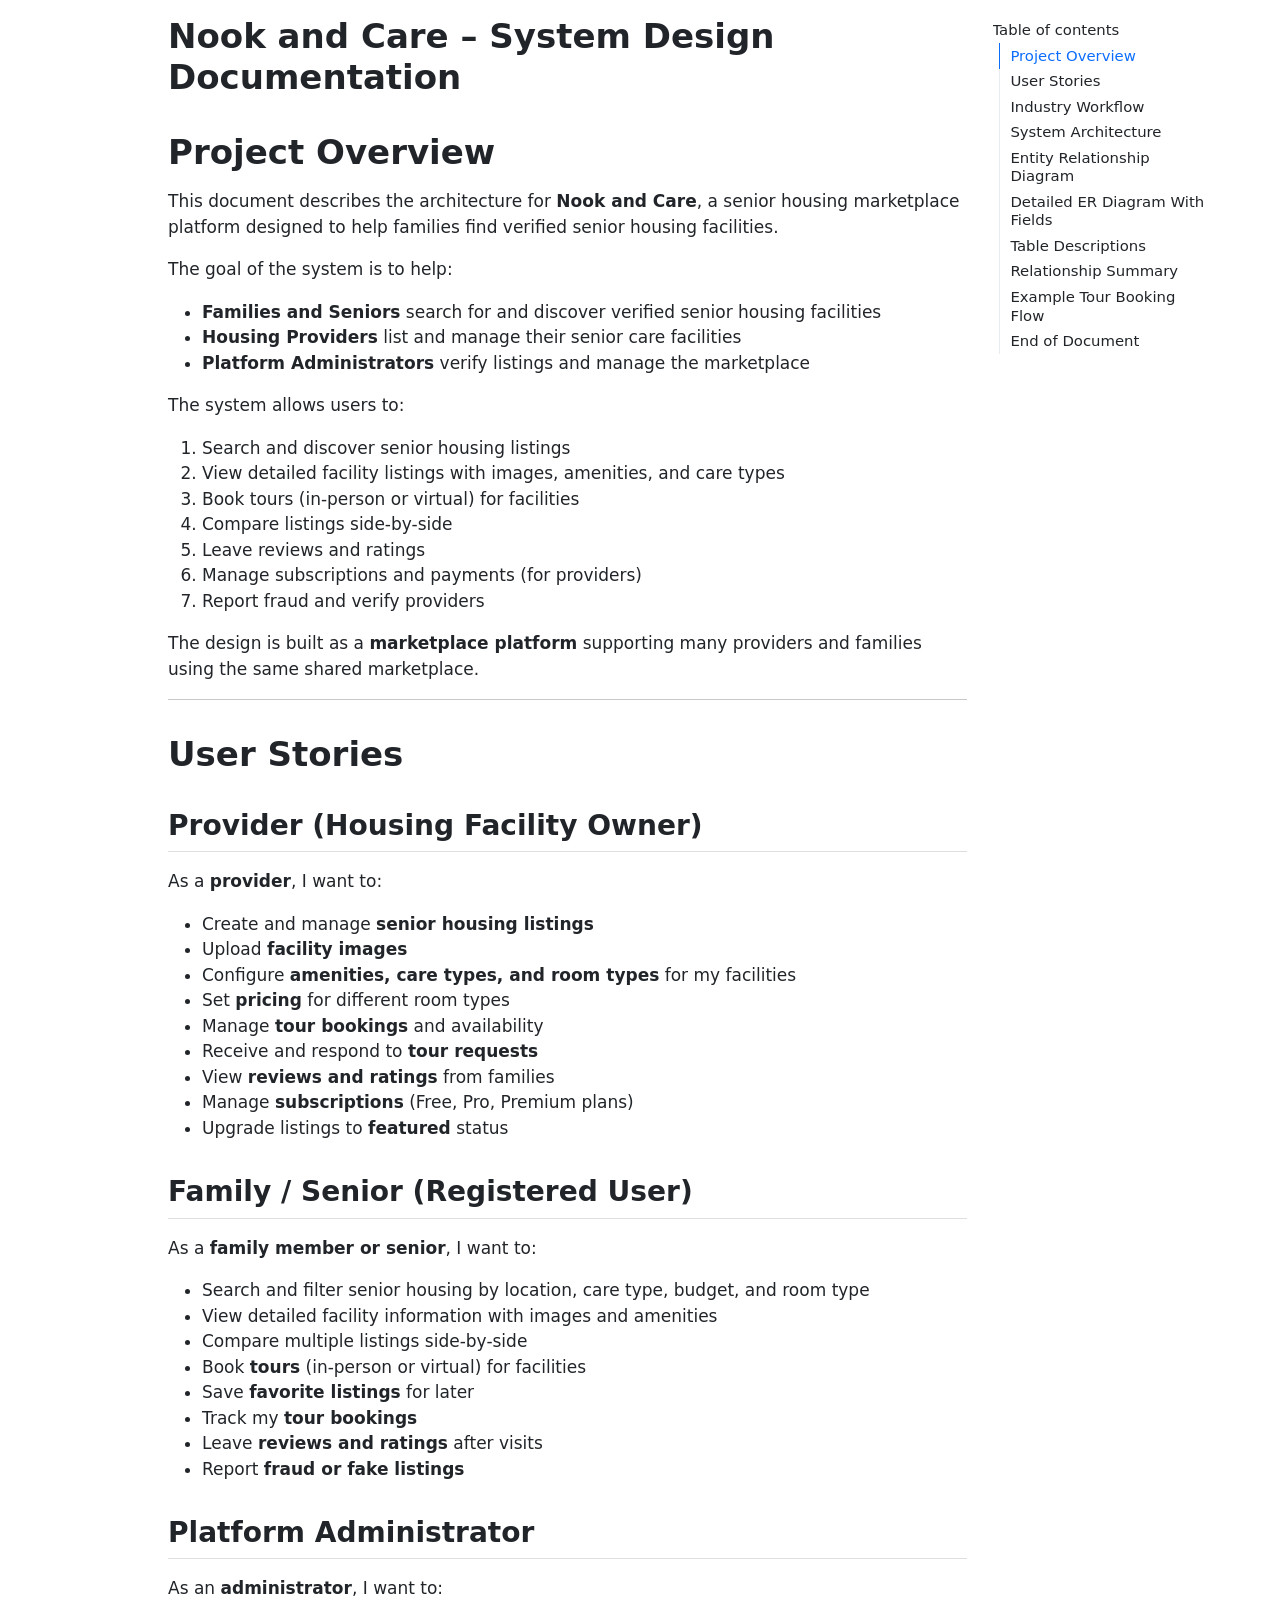
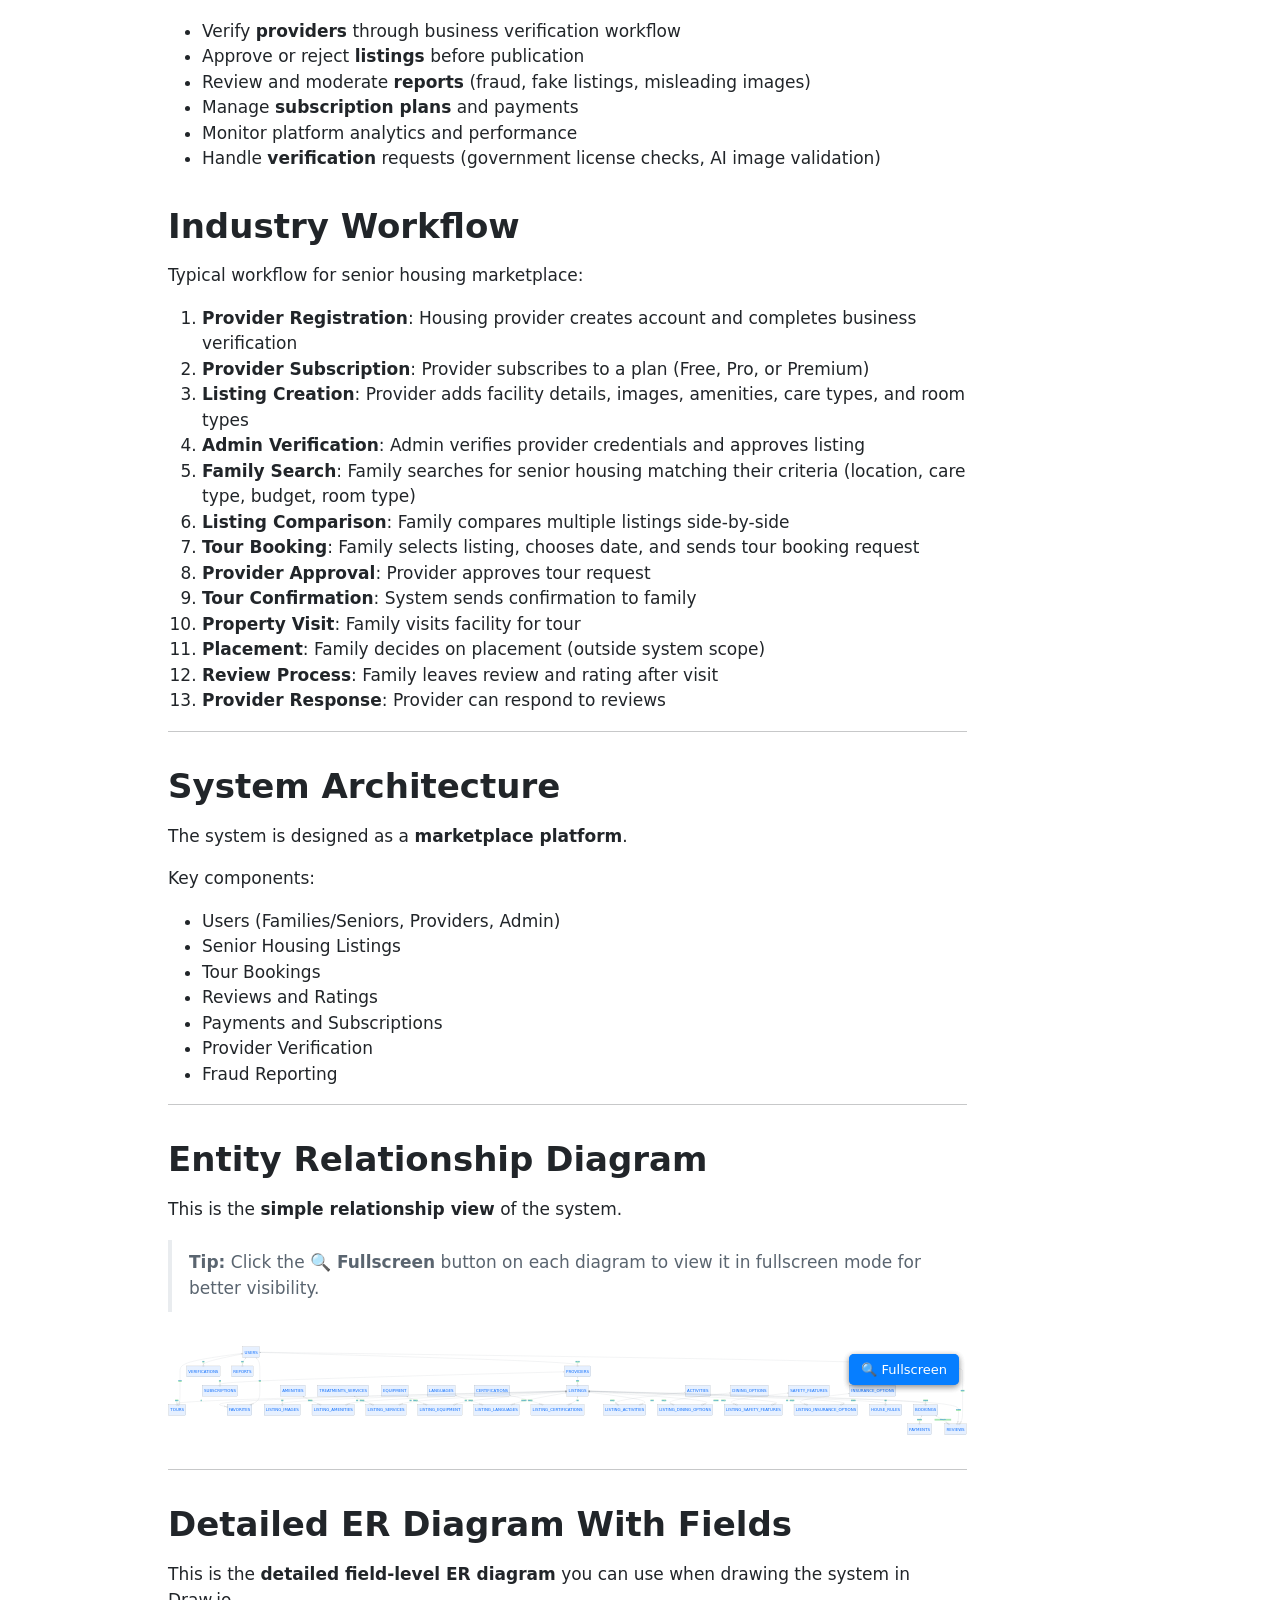
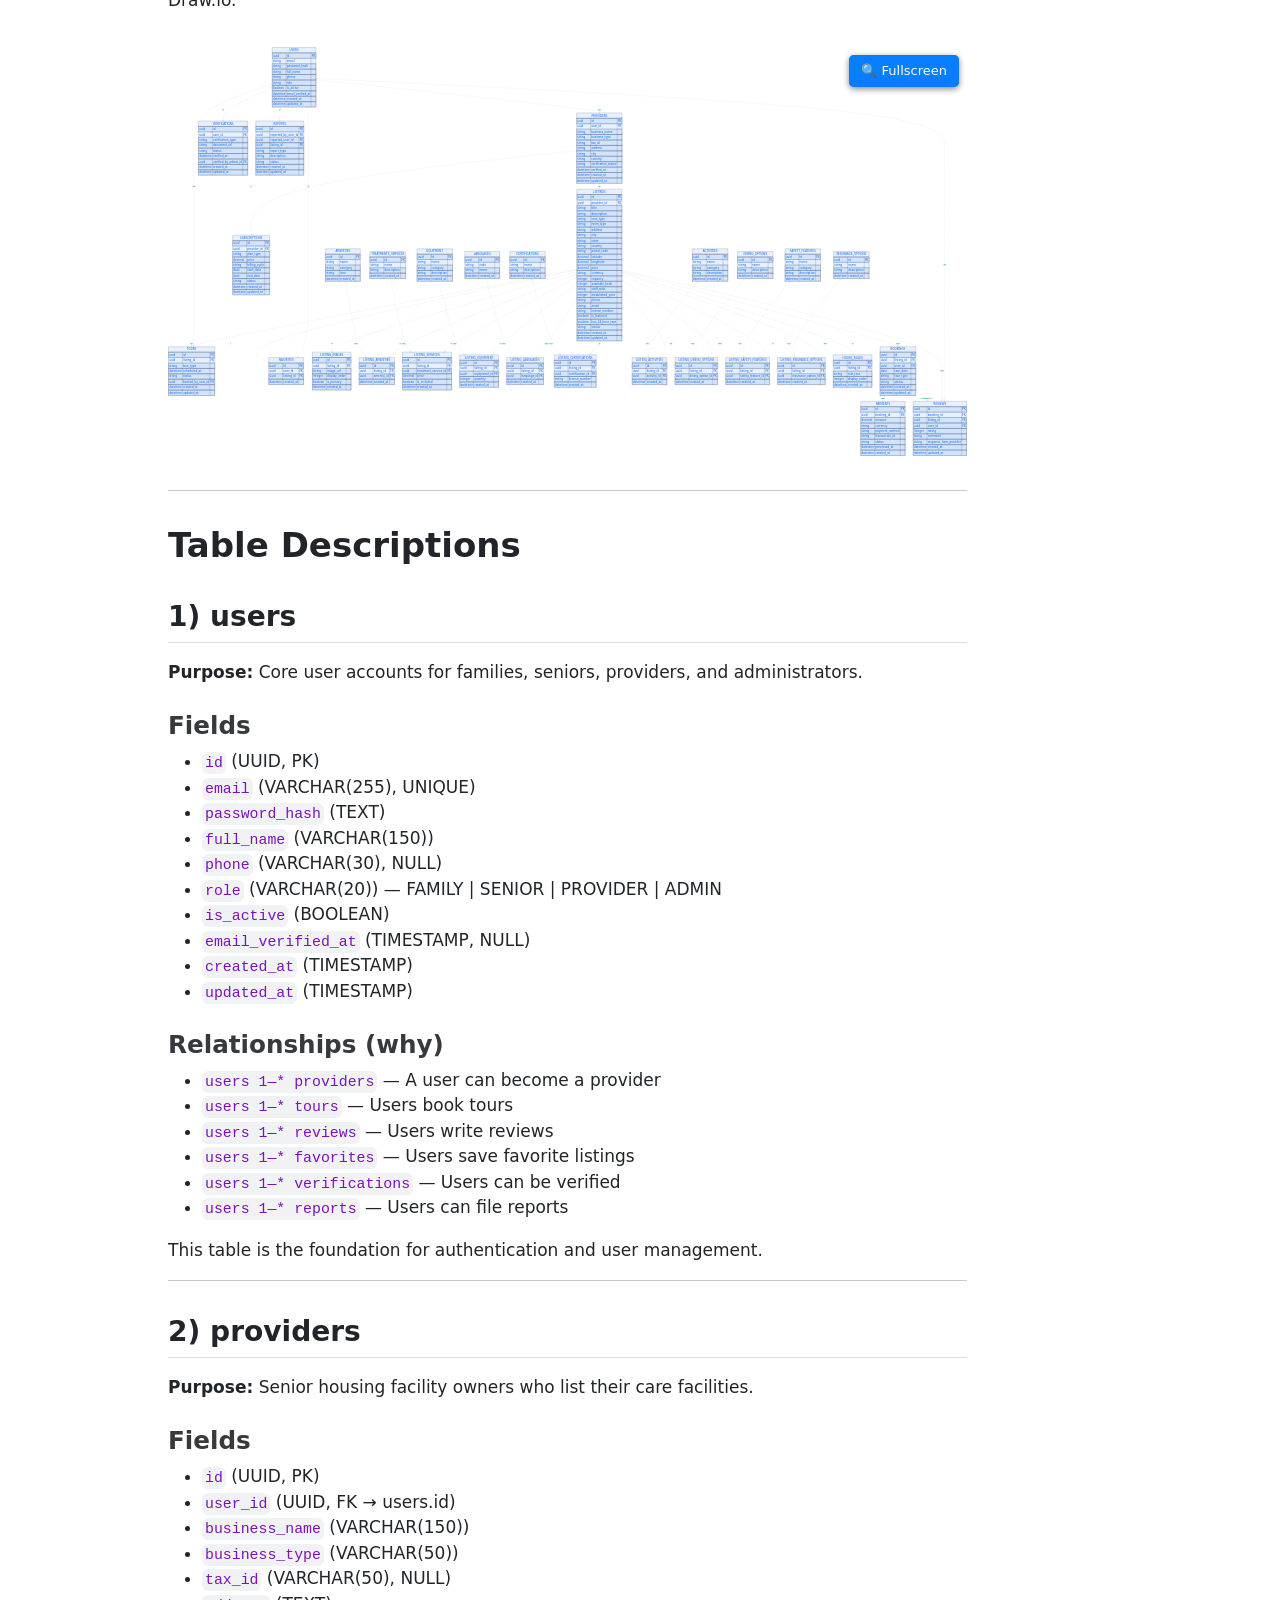
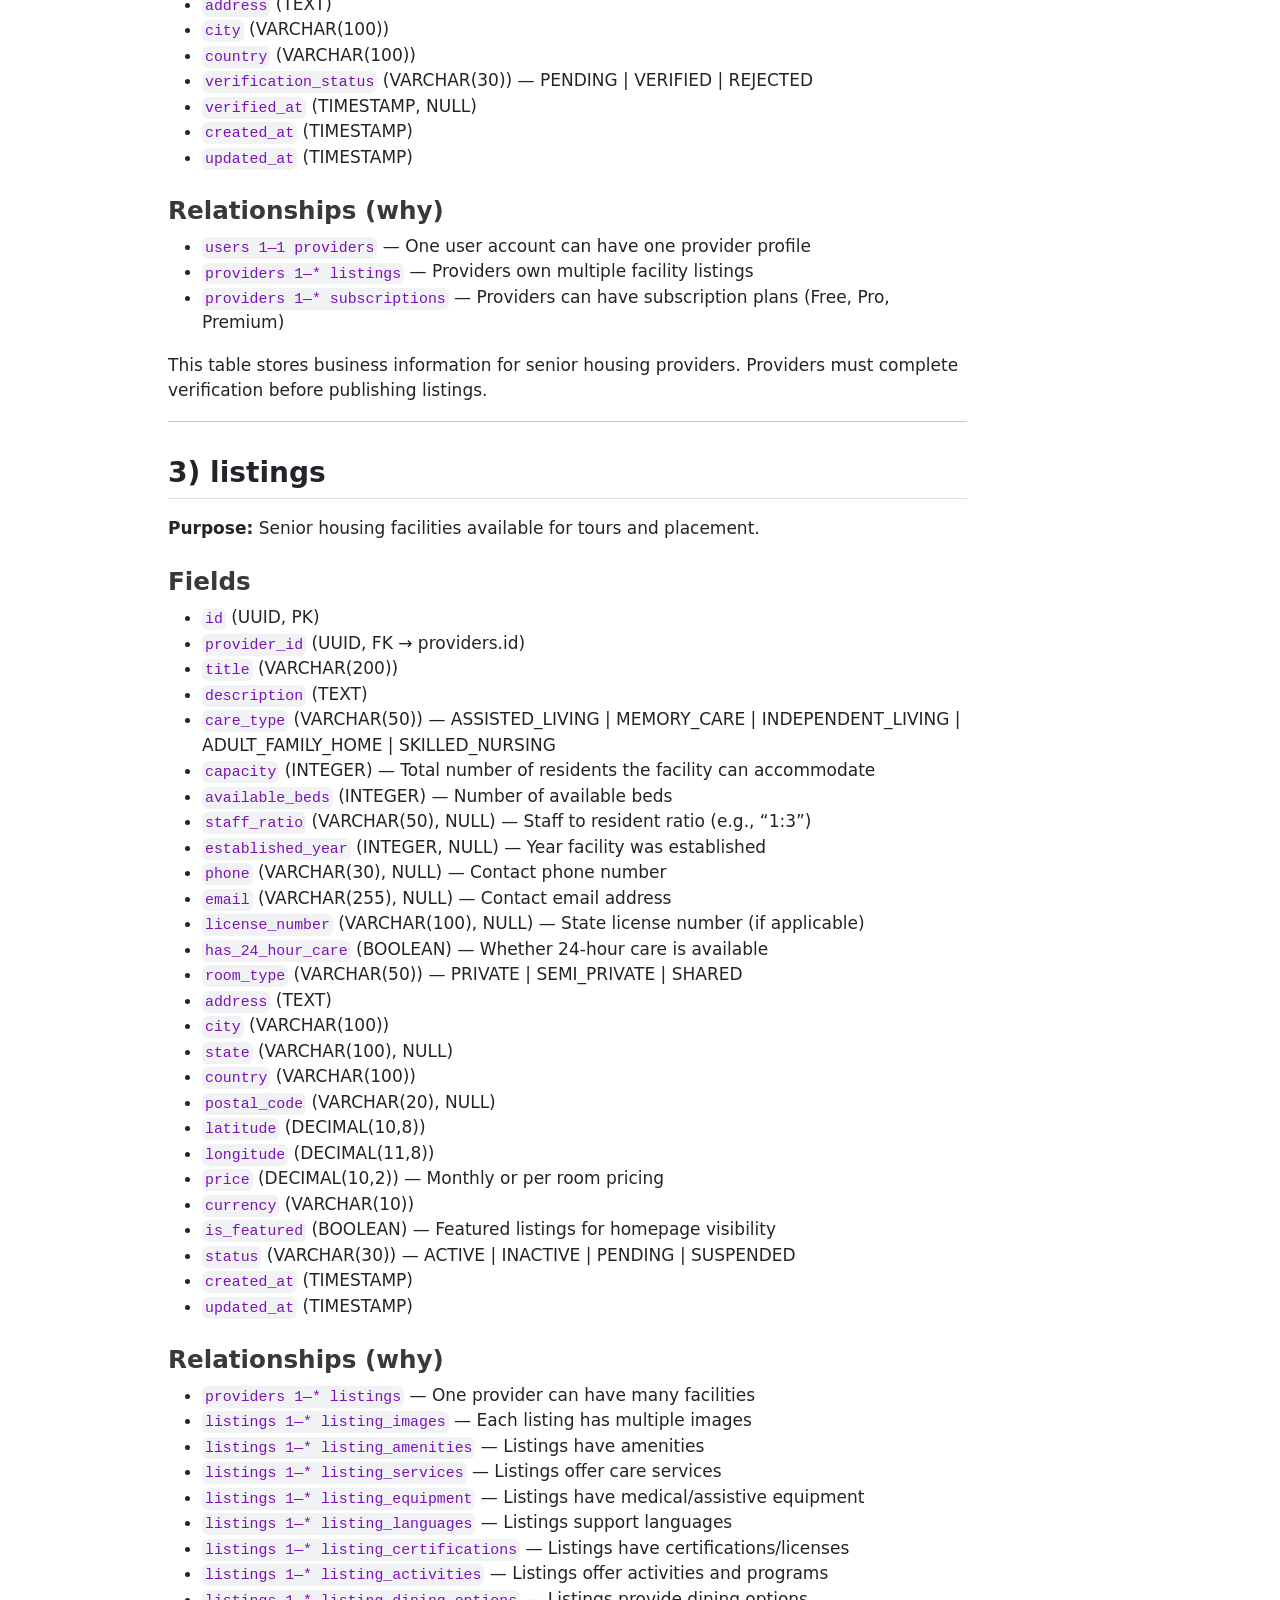
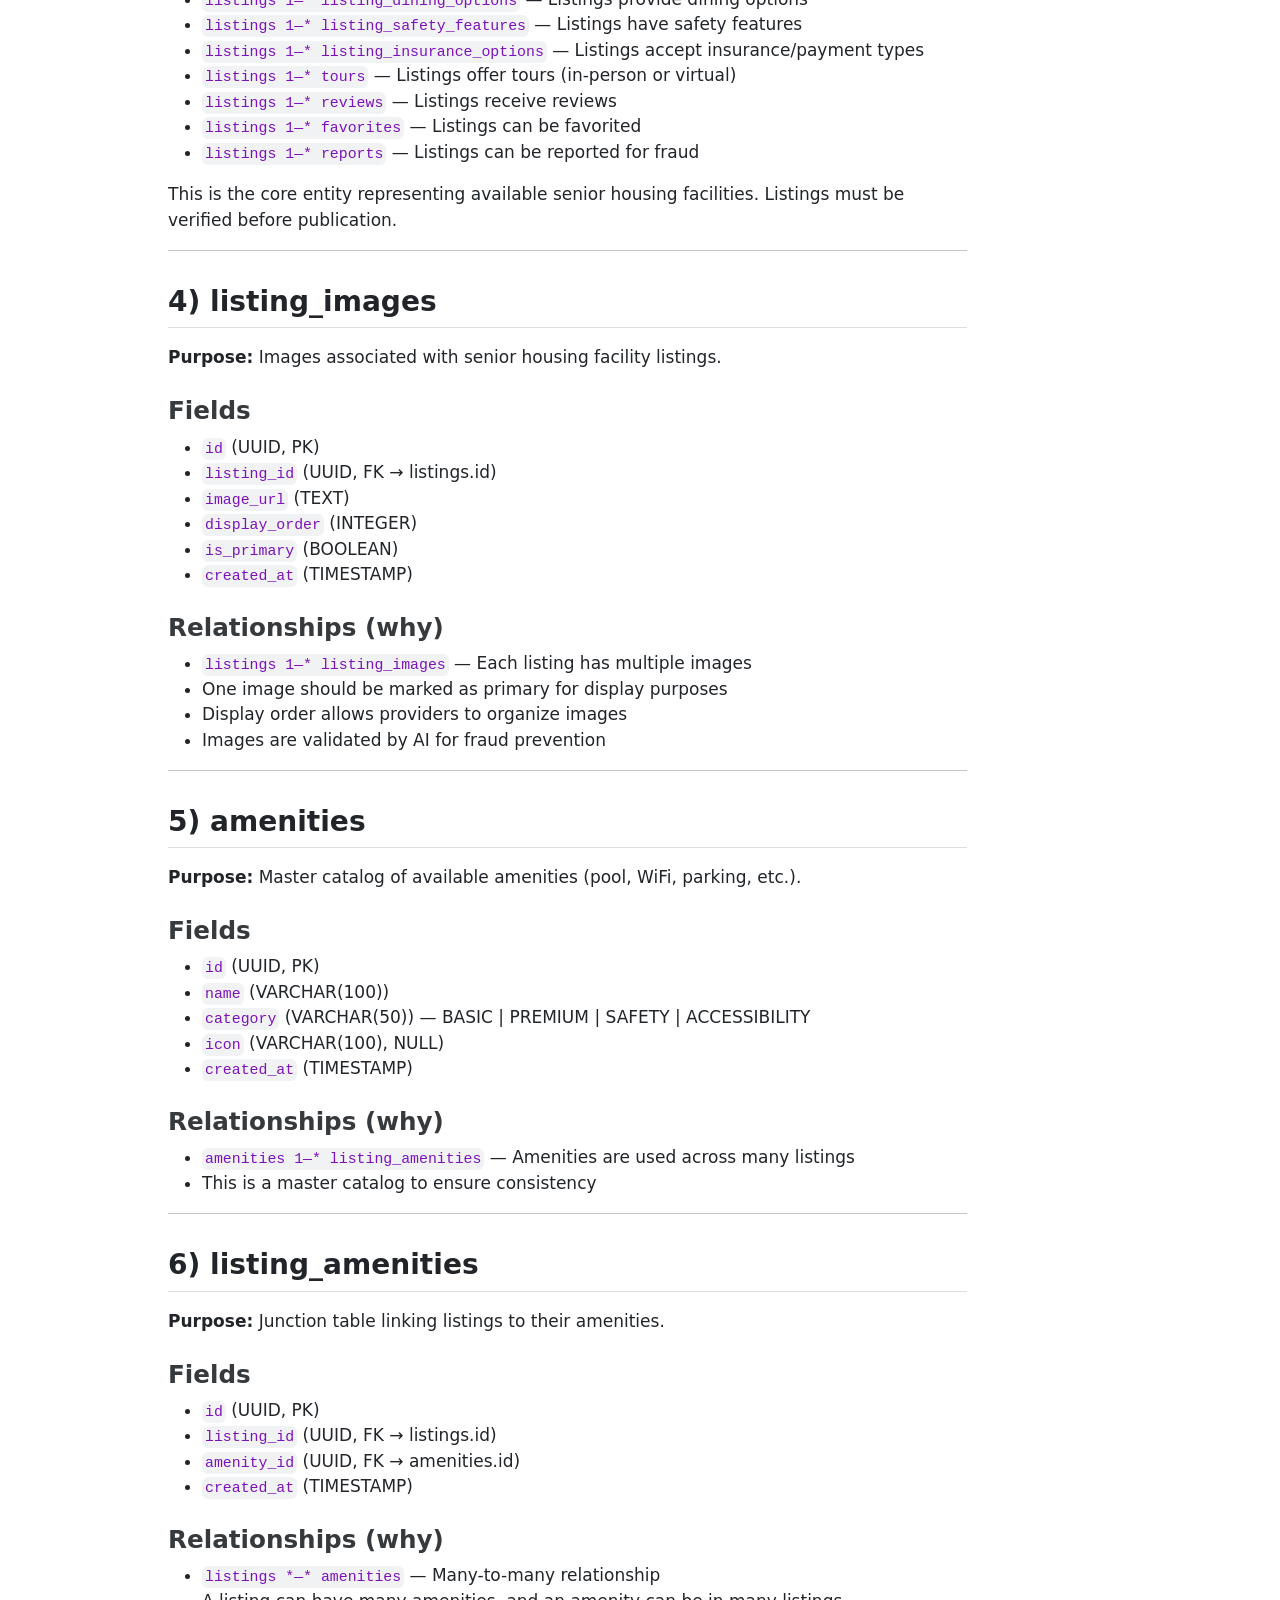
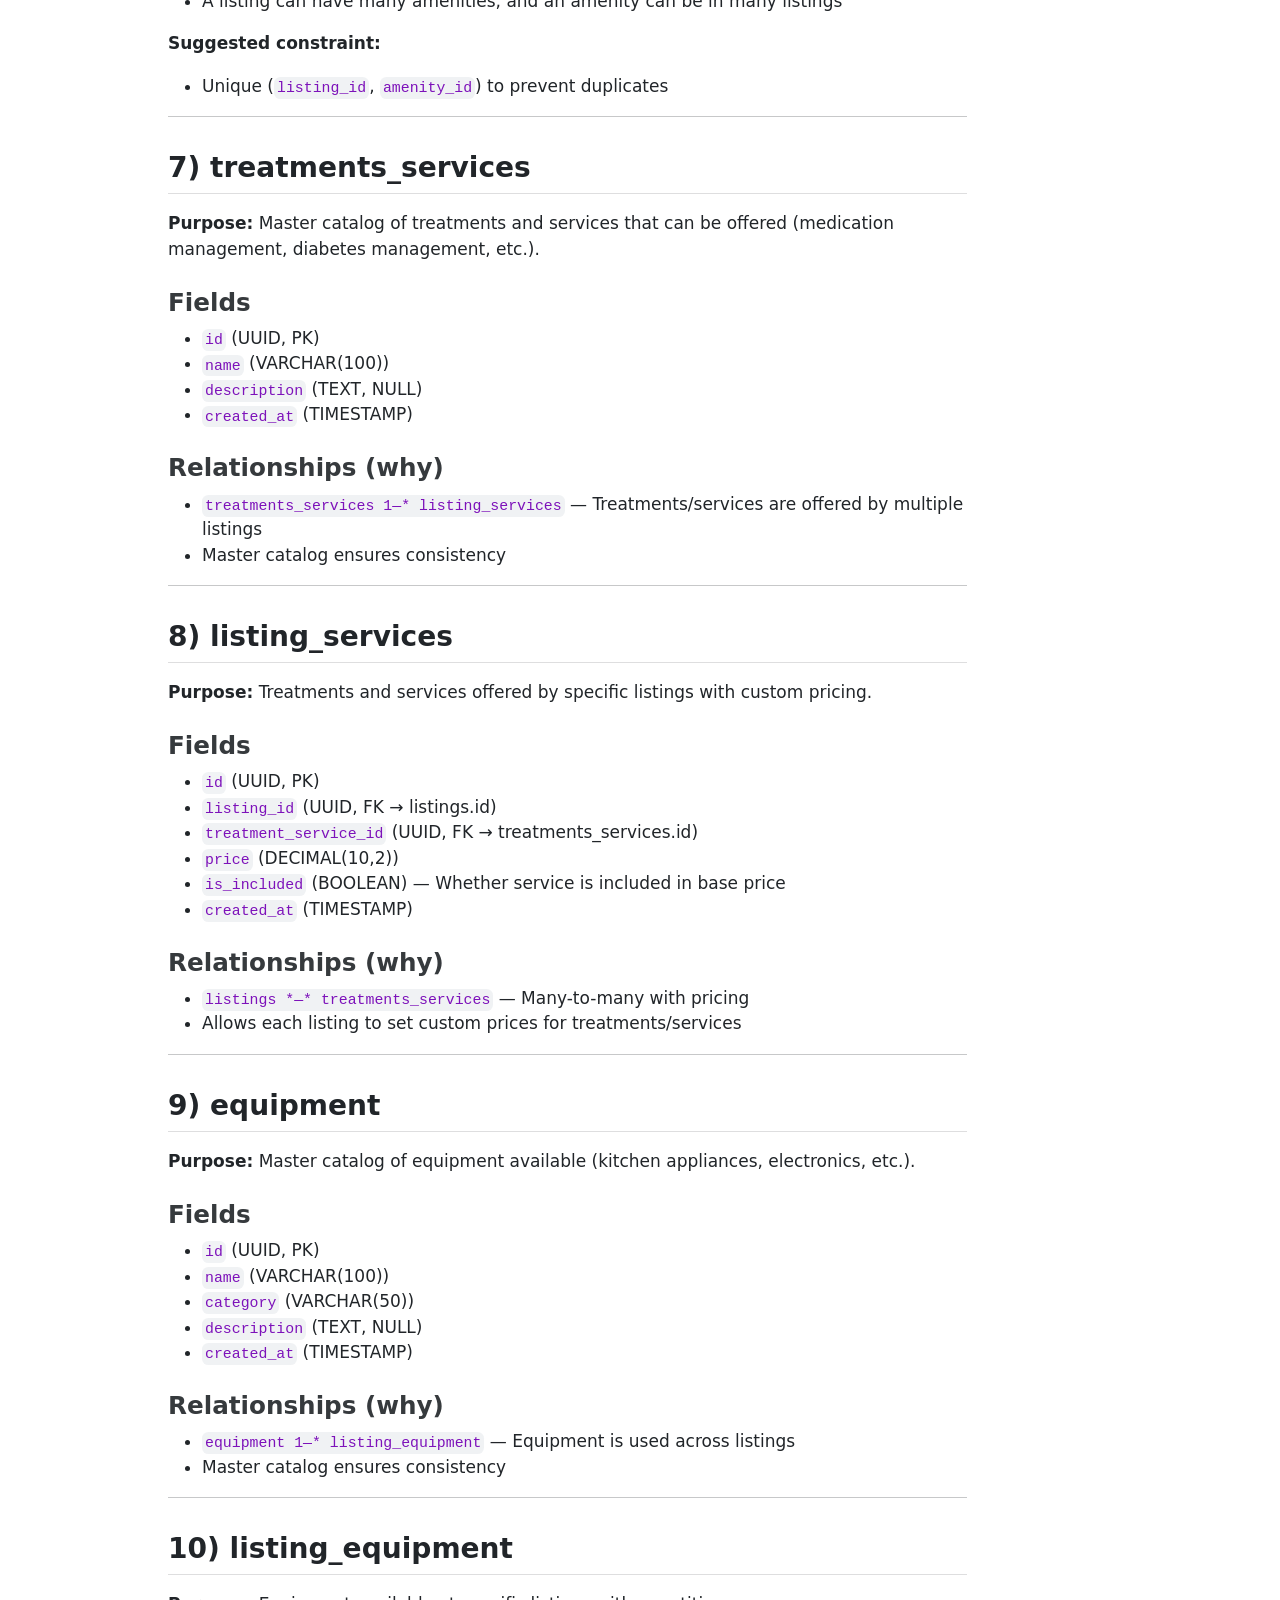
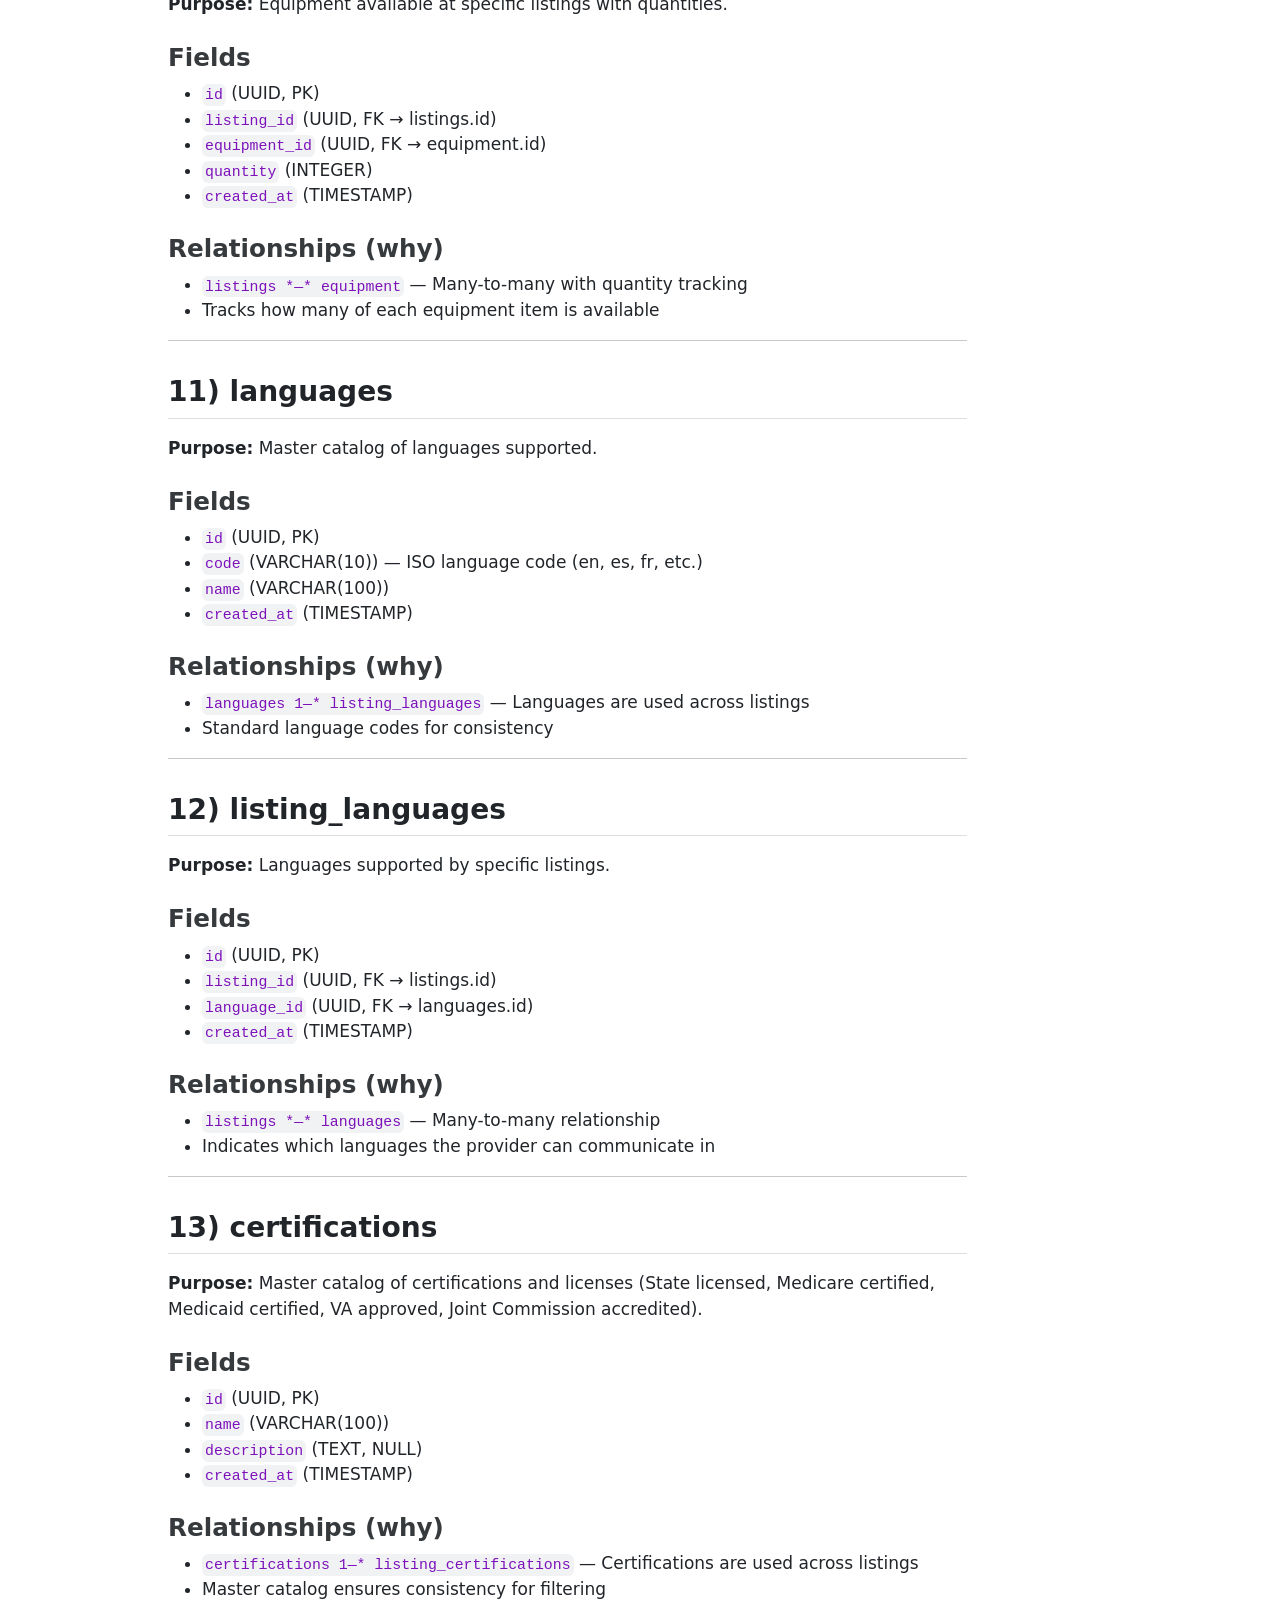
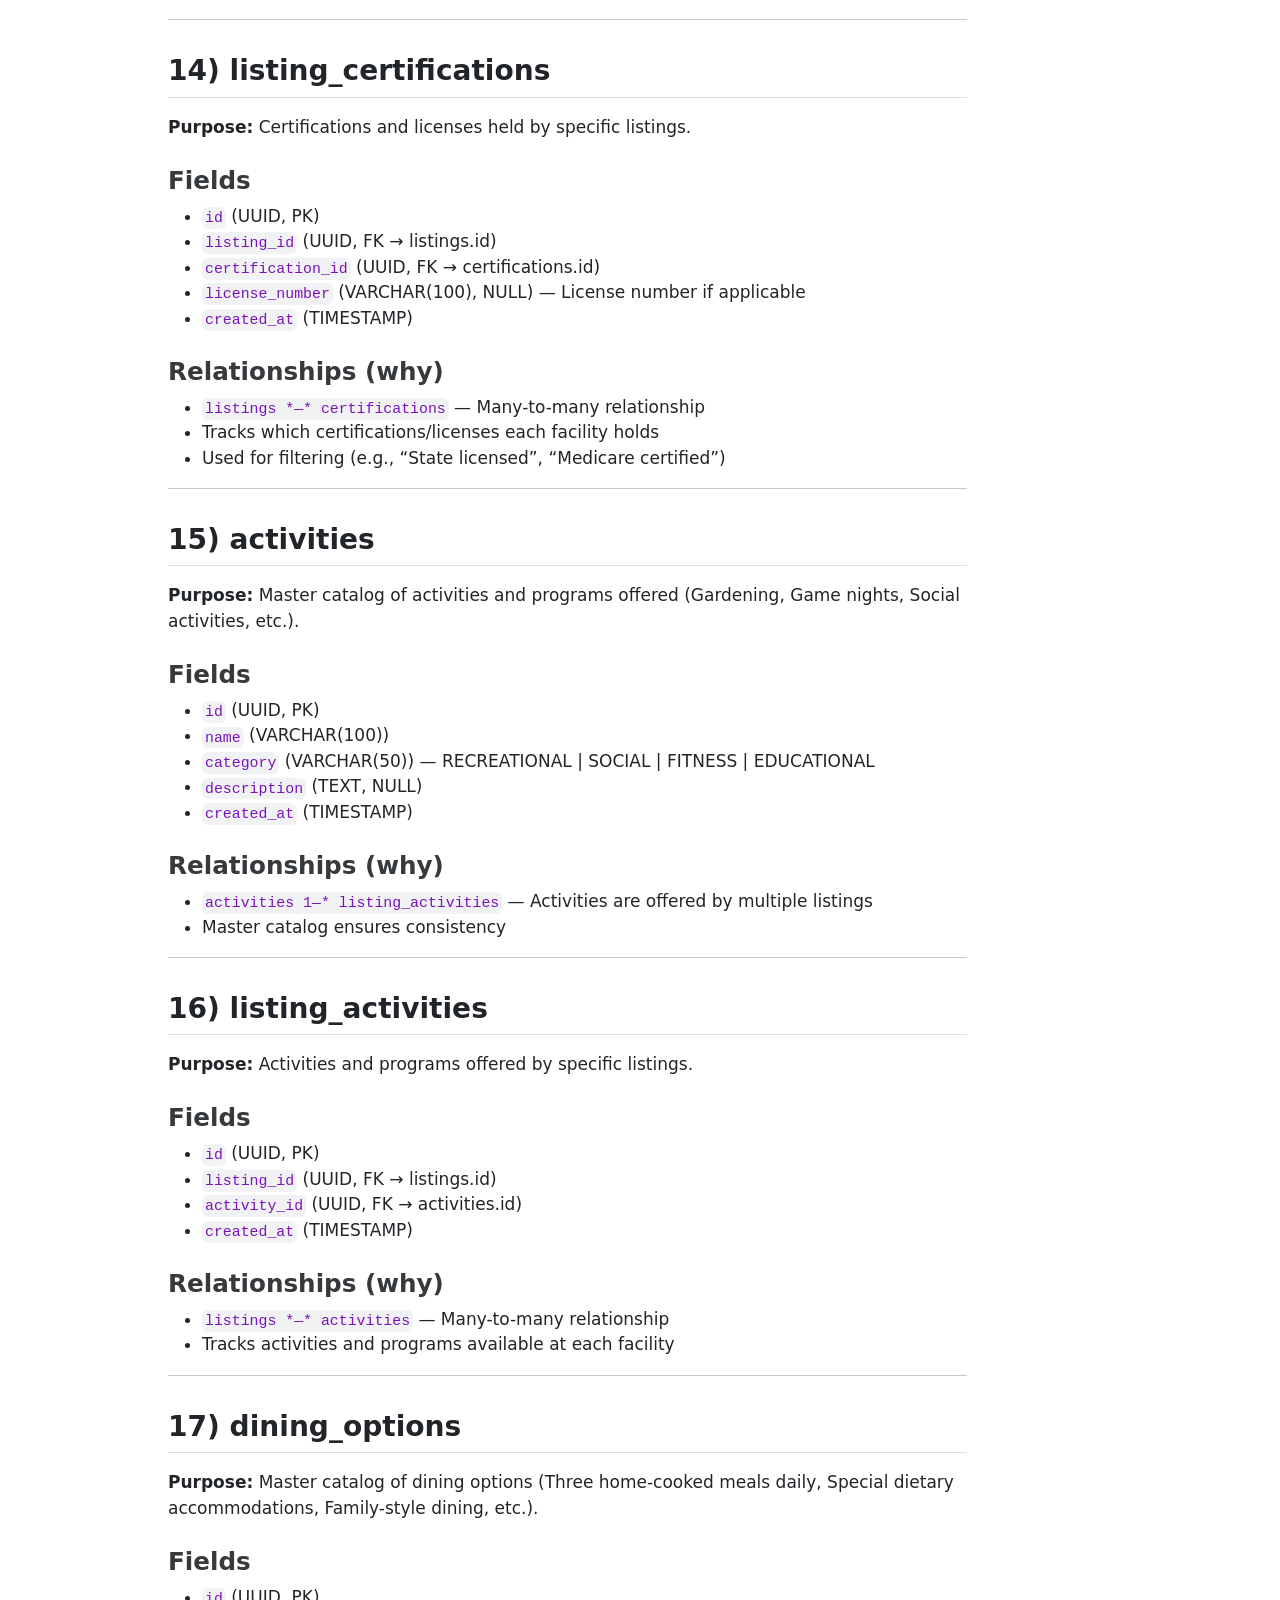
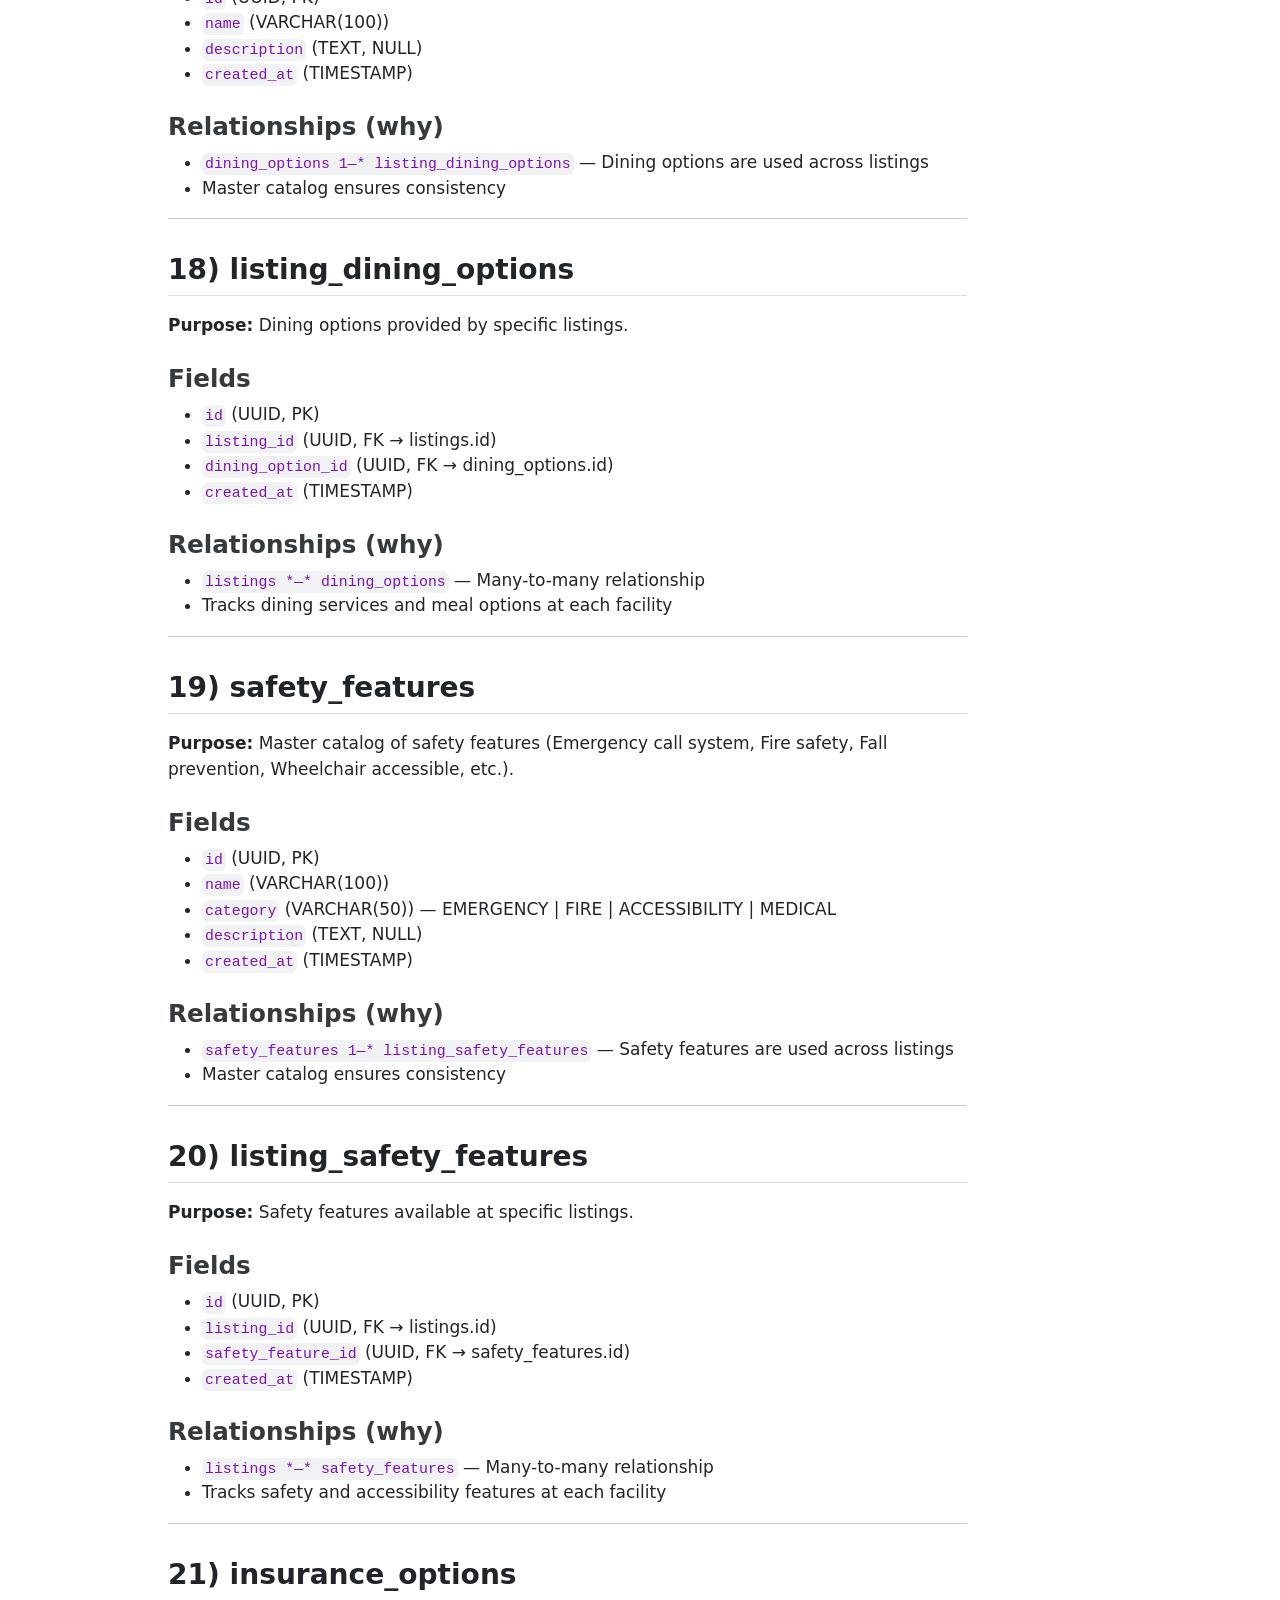
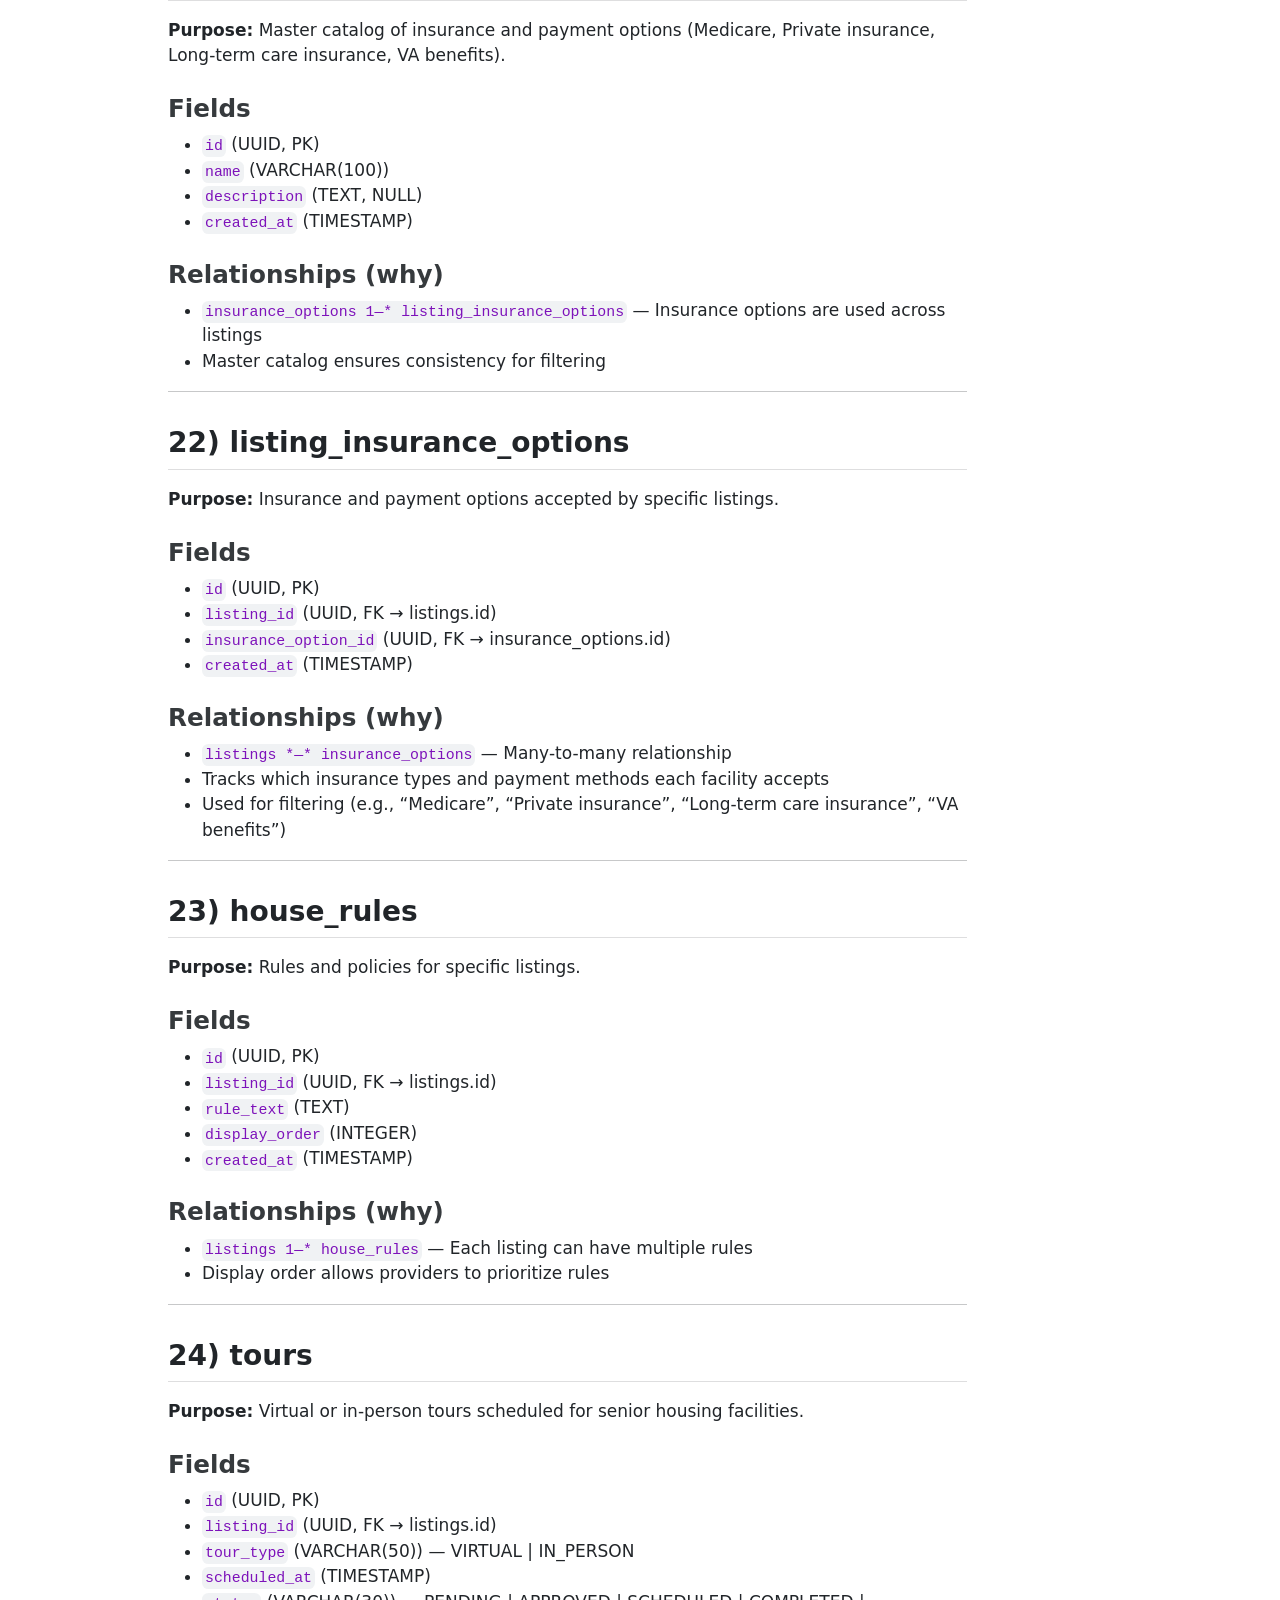
==== commit 955aa8df: "updated" ====
--- a/docs/index.html
+++ b/docs/index.html
@@ -23,23 +23,24 @@
 </style>
 
 
-<script src="nookcare-system-design_files/libs/clipboard/clipboard.min.js"></script>
-<script src="nookcare-system-design_files/libs/quarto-html/quarto.js" type="module"></script>
-<script src="nookcare-system-design_files/libs/quarto-html/tabsets/tabsets.js" type="module"></script>
-<script src="nookcare-system-design_files/libs/quarto-html/axe/axe-check.js" type="module"></script>
-<script src="nookcare-system-design_files/libs/quarto-html/popper.min.js"></script>
-<script src="nookcare-system-design_files/libs/quarto-html/tippy.umd.min.js"></script>
-<script src="nookcare-system-design_files/libs/quarto-html/anchor.min.js"></script>
-<link href="nookcare-system-design_files/libs/quarto-html/tippy.css" rel="stylesheet">
-<link href="nookcare-system-design_files/libs/quarto-html/quarto-syntax-highlighting-ed96de9b727972fe78a7b5d16c58bf87.css" rel="stylesheet" id="quarto-text-highlighting-styles">
-<script src="nookcare-system-design_files/libs/bootstrap/bootstrap.min.js"></script>
-<link href="nookcare-system-design_files/libs/bootstrap/bootstrap-icons.css" rel="stylesheet">
-<link href="nookcare-system-design_files/libs/bootstrap/bootstrap-9e3ffae467580fdb927a41352e75a2e0.min.css" rel="stylesheet" append-hash="true" id="quarto-bootstrap" data-mode="light">
-<script src="nookcare-system-design_files/libs/quarto-diagram/mermaid.min.js"></script>
-<script src="nookcare-system-design_files/libs/quarto-diagram/mermaid-init.js"></script>
-<link href="nookcare-system-design_files/libs/quarto-diagram/mermaid.css" rel="stylesheet">
-
-
+<script src="index_files/libs/clipboard/clipboard.min.js"></script>
+<script src="index_files/libs/quarto-html/quarto.js" type="module"></script>
+<script src="index_files/libs/quarto-html/tabsets/tabsets.js" type="module"></script>
+<script src="index_files/libs/quarto-html/axe/axe-check.js" type="module"></script>
+<script src="index_files/libs/quarto-html/popper.min.js"></script>
+<script src="index_files/libs/quarto-html/tippy.umd.min.js"></script>
+<script src="index_files/libs/quarto-html/anchor.min.js"></script>
+<link href="index_files/libs/quarto-html/tippy.css" rel="stylesheet">
+<link href="index_files/libs/quarto-html/quarto-syntax-highlighting-ed96de9b727972fe78a7b5d16c58bf87.css" rel="stylesheet" id="quarto-text-highlighting-styles">
+<script src="index_files/libs/bootstrap/bootstrap.min.js"></script>
+<link href="index_files/libs/bootstrap/bootstrap-icons.css" rel="stylesheet">
+<link href="index_files/libs/bootstrap/bootstrap-9e3ffae467580fdb927a41352e75a2e0.min.css" rel="stylesheet" append-hash="true" id="quarto-bootstrap" data-mode="light">
+<script src="index_files/libs/quarto-diagram/mermaid.min.js"></script>
+<script src="index_files/libs/quarto-diagram/mermaid-init.js"></script>
+<link href="index_files/libs/quarto-diagram/mermaid.css" rel="stylesheet">
+
+
+<link rel="stylesheet" href="mermaid-fullscreen.css">
 </head>
 
 <body class="quarto-light">
@@ -55,7 +56,6 @@
   <ul class="collapse">
   <li><a href="#provider-housing-facility-owner" id="toc-provider-housing-facility-owner" class="nav-link" data-scroll-target="#provider-housing-facility-owner">Provider (Housing Facility Owner)</a></li>
   <li><a href="#family-senior-registered-user" id="toc-family-senior-registered-user" class="nav-link" data-scroll-target="#family-senior-registered-user">Family / Senior (Registered User)</a></li>
-  <li><a href="#agent" id="toc-agent" class="nav-link" data-scroll-target="#agent">Agent</a></li>
   <li><a href="#platform-administrator" id="toc-platform-administrator" class="nav-link" data-scroll-target="#platform-administrator">Platform Administrator</a></li>
   </ul></li>
   <li><a href="#industry-workflow" id="toc-industry-workflow" class="nav-link" data-scroll-target="#industry-workflow">Industry Workflow</a></li>
@@ -94,7 +94,7 @@
   <li><a href="#fields-5" id="toc-fields-5" class="nav-link" data-scroll-target="#fields-5">Fields</a></li>
   <li><a href="#relationships-why-5" id="toc-relationships-why-5" class="nav-link" data-scroll-target="#relationships-why-5">Relationships (why)</a></li>
   </ul></li>
-  <li><a href="#services" id="toc-services" class="nav-link" data-scroll-target="#services">7) services</a>
+  <li><a href="#treatments_services" id="toc-treatments_services" class="nav-link" data-scroll-target="#treatments_services">7) treatments_services</a>
   <ul class="collapse">
   <li><a href="#fields-6" id="toc-fields-6" class="nav-link" data-scroll-target="#fields-6">Fields</a></li>
   <li><a href="#relationships-why-6" id="toc-relationships-why-6" class="nav-link" data-scroll-target="#relationships-why-6">Relationships (why)</a></li>
@@ -124,71 +124,104 @@
   <li><a href="#fields-11" id="toc-fields-11" class="nav-link" data-scroll-target="#fields-11">Fields</a></li>
   <li><a href="#relationships-why-11" id="toc-relationships-why-11" class="nav-link" data-scroll-target="#relationships-why-11">Relationships (why)</a></li>
   </ul></li>
-  <li><a href="#house_rules" id="toc-house_rules" class="nav-link" data-scroll-target="#house_rules">13) house_rules</a>
+  <li><a href="#certifications" id="toc-certifications" class="nav-link" data-scroll-target="#certifications">13) certifications</a>
   <ul class="collapse">
   <li><a href="#fields-12" id="toc-fields-12" class="nav-link" data-scroll-target="#fields-12">Fields</a></li>
   <li><a href="#relationships-why-12" id="toc-relationships-why-12" class="nav-link" data-scroll-target="#relationships-why-12">Relationships (why)</a></li>
   </ul></li>
-  <li><a href="#tours" id="toc-tours" class="nav-link" data-scroll-target="#tours">14) tours</a>
+  <li><a href="#listing_certifications" id="toc-listing_certifications" class="nav-link" data-scroll-target="#listing_certifications">14) listing_certifications</a>
   <ul class="collapse">
   <li><a href="#fields-13" id="toc-fields-13" class="nav-link" data-scroll-target="#fields-13">Fields</a></li>
   <li><a href="#relationships-why-13" id="toc-relationships-why-13" class="nav-link" data-scroll-target="#relationships-why-13">Relationships (why)</a></li>
   </ul></li>
-  <li><a href="#bookings" id="toc-bookings" class="nav-link" data-scroll-target="#bookings">15) bookings</a>
+  <li><a href="#activities" id="toc-activities" class="nav-link" data-scroll-target="#activities">15) activities</a>
   <ul class="collapse">
   <li><a href="#fields-14" id="toc-fields-14" class="nav-link" data-scroll-target="#fields-14">Fields</a></li>
   <li><a href="#relationships-why-14" id="toc-relationships-why-14" class="nav-link" data-scroll-target="#relationships-why-14">Relationships (why)</a></li>
   </ul></li>
-  <li><a href="#reviews" id="toc-reviews" class="nav-link" data-scroll-target="#reviews">16) reviews</a>
+  <li><a href="#listing_activities" id="toc-listing_activities" class="nav-link" data-scroll-target="#listing_activities">16) listing_activities</a>
   <ul class="collapse">
   <li><a href="#fields-15" id="toc-fields-15" class="nav-link" data-scroll-target="#fields-15">Fields</a></li>
   <li><a href="#relationships-why-15" id="toc-relationships-why-15" class="nav-link" data-scroll-target="#relationships-why-15">Relationships (why)</a></li>
   </ul></li>
-  <li><a href="#leads" id="toc-leads" class="nav-link" data-scroll-target="#leads">17) leads</a>
+  <li><a href="#dining_options" id="toc-dining_options" class="nav-link" data-scroll-target="#dining_options">17) dining_options</a>
   <ul class="collapse">
   <li><a href="#fields-16" id="toc-fields-16" class="nav-link" data-scroll-target="#fields-16">Fields</a></li>
   <li><a href="#relationships-why-16" id="toc-relationships-why-16" class="nav-link" data-scroll-target="#relationships-why-16">Relationships (why)</a></li>
   </ul></li>
-  <li><a href="#favorites" id="toc-favorites" class="nav-link" data-scroll-target="#favorites">18) favorites</a>
+  <li><a href="#listing_dining_options" id="toc-listing_dining_options" class="nav-link" data-scroll-target="#listing_dining_options">18) listing_dining_options</a>
   <ul class="collapse">
   <li><a href="#fields-17" id="toc-fields-17" class="nav-link" data-scroll-target="#fields-17">Fields</a></li>
   <li><a href="#relationships-why-17" id="toc-relationships-why-17" class="nav-link" data-scroll-target="#relationships-why-17">Relationships (why)</a></li>
   </ul></li>
-  <li><a href="#subscriptions" id="toc-subscriptions" class="nav-link" data-scroll-target="#subscriptions">19) subscriptions</a>
+  <li><a href="#safety_features" id="toc-safety_features" class="nav-link" data-scroll-target="#safety_features">19) safety_features</a>
   <ul class="collapse">
   <li><a href="#fields-18" id="toc-fields-18" class="nav-link" data-scroll-target="#fields-18">Fields</a></li>
   <li><a href="#relationships-why-18" id="toc-relationships-why-18" class="nav-link" data-scroll-target="#relationships-why-18">Relationships (why)</a></li>
   </ul></li>
-  <li><a href="#payments" id="toc-payments" class="nav-link" data-scroll-target="#payments">20) payments</a>
+  <li><a href="#listing_safety_features" id="toc-listing_safety_features" class="nav-link" data-scroll-target="#listing_safety_features">20) listing_safety_features</a>
   <ul class="collapse">
   <li><a href="#fields-19" id="toc-fields-19" class="nav-link" data-scroll-target="#fields-19">Fields</a></li>
   <li><a href="#relationships-why-19" id="toc-relationships-why-19" class="nav-link" data-scroll-target="#relationships-why-19">Relationships (why)</a></li>
   </ul></li>
-  <li><a href="#verifications" id="toc-verifications" class="nav-link" data-scroll-target="#verifications">21) verifications</a>
+  <li><a href="#insurance_options" id="toc-insurance_options" class="nav-link" data-scroll-target="#insurance_options">21) insurance_options</a>
   <ul class="collapse">
   <li><a href="#fields-20" id="toc-fields-20" class="nav-link" data-scroll-target="#fields-20">Fields</a></li>
   <li><a href="#relationships-why-20" id="toc-relationships-why-20" class="nav-link" data-scroll-target="#relationships-why-20">Relationships (why)</a></li>
   </ul></li>
-  <li><a href="#reports" id="toc-reports" class="nav-link" data-scroll-target="#reports">22) reports</a>
+  <li><a href="#listing_insurance_options" id="toc-listing_insurance_options" class="nav-link" data-scroll-target="#listing_insurance_options">22) listing_insurance_options</a>
   <ul class="collapse">
   <li><a href="#fields-21" id="toc-fields-21" class="nav-link" data-scroll-target="#fields-21">Fields</a></li>
   <li><a href="#relationships-why-21" id="toc-relationships-why-21" class="nav-link" data-scroll-target="#relationships-why-21">Relationships (why)</a></li>
   </ul></li>
+  <li><a href="#house_rules" id="toc-house_rules" class="nav-link" data-scroll-target="#house_rules">23) house_rules</a>
+  <ul class="collapse">
+  <li><a href="#fields-22" id="toc-fields-22" class="nav-link" data-scroll-target="#fields-22">Fields</a></li>
+  <li><a href="#relationships-why-22" id="toc-relationships-why-22" class="nav-link" data-scroll-target="#relationships-why-22">Relationships (why)</a></li>
+  </ul></li>
+  <li><a href="#tours" id="toc-tours" class="nav-link" data-scroll-target="#tours">24) tours</a>
+  <ul class="collapse">
+  <li><a href="#fields-23" id="toc-fields-23" class="nav-link" data-scroll-target="#fields-23">Fields</a></li>
+  <li><a href="#relationships-why-23" id="toc-relationships-why-23" class="nav-link" data-scroll-target="#relationships-why-23">Relationships (why)</a></li>
+  </ul></li>
+  <li><a href="#bookings" id="toc-bookings" class="nav-link" data-scroll-target="#bookings">25) bookings</a>
+  <ul class="collapse">
+  <li><a href="#fields-24" id="toc-fields-24" class="nav-link" data-scroll-target="#fields-24">Fields</a></li>
+  <li><a href="#relationships-why-24" id="toc-relationships-why-24" class="nav-link" data-scroll-target="#relationships-why-24">Relationships (why)</a></li>
+  </ul></li>
+  <li><a href="#reviews" id="toc-reviews" class="nav-link" data-scroll-target="#reviews">26) reviews</a>
+  <ul class="collapse">
+  <li><a href="#fields-25" id="toc-fields-25" class="nav-link" data-scroll-target="#fields-25">Fields</a></li>
+  <li><a href="#relationships-why-25" id="toc-relationships-why-25" class="nav-link" data-scroll-target="#relationships-why-25">Relationships (why)</a></li>
+  </ul></li>
+  <li><a href="#favorites" id="toc-favorites" class="nav-link" data-scroll-target="#favorites">27) favorites</a>
+  <ul class="collapse">
+  <li><a href="#fields-26" id="toc-fields-26" class="nav-link" data-scroll-target="#fields-26">Fields</a></li>
+  <li><a href="#relationships-why-26" id="toc-relationships-why-26" class="nav-link" data-scroll-target="#relationships-why-26">Relationships (why)</a></li>
+  </ul></li>
+  <li><a href="#subscriptions" id="toc-subscriptions" class="nav-link" data-scroll-target="#subscriptions">28) subscriptions</a>
+  <ul class="collapse">
+  <li><a href="#fields-27" id="toc-fields-27" class="nav-link" data-scroll-target="#fields-27">Fields</a></li>
+  <li><a href="#relationships-why-27" id="toc-relationships-why-27" class="nav-link" data-scroll-target="#relationships-why-27">Relationships (why)</a></li>
+  </ul></li>
+  <li><a href="#payments" id="toc-payments" class="nav-link" data-scroll-target="#payments">29) payments</a>
+  <ul class="collapse">
+  <li><a href="#fields-28" id="toc-fields-28" class="nav-link" data-scroll-target="#fields-28">Fields</a></li>
+  <li><a href="#relationships-why-28" id="toc-relationships-why-28" class="nav-link" data-scroll-target="#relationships-why-28">Relationships (why)</a></li>
+  </ul></li>
+  <li><a href="#verifications" id="toc-verifications" class="nav-link" data-scroll-target="#verifications">30) verifications</a>
+  <ul class="collapse">
+  <li><a href="#fields-29" id="toc-fields-29" class="nav-link" data-scroll-target="#fields-29">Fields</a></li>
+  <li><a href="#relationships-why-29" id="toc-relationships-why-29" class="nav-link" data-scroll-target="#relationships-why-29">Relationships (why)</a></li>
+  </ul></li>
+  <li><a href="#reports" id="toc-reports" class="nav-link" data-scroll-target="#reports">31) reports</a>
+  <ul class="collapse">
+  <li><a href="#fields-30" id="toc-fields-30" class="nav-link" data-scroll-target="#fields-30">Fields</a></li>
+  <li><a href="#relationships-why-30" id="toc-relationships-why-30" class="nav-link" data-scroll-target="#relationships-why-30">Relationships (why)</a></li>
+  </ul></li>
   </ul></li>
   <li><a href="#relationship-summary" id="toc-relationship-summary" class="nav-link" data-scroll-target="#relationship-summary">Relationship Summary</a></li>
   <li><a href="#example-tour-booking-flow" id="toc-example-tour-booking-flow" class="nav-link" data-scroll-target="#example-tour-booking-flow">Example Tour Booking Flow</a></li>
-  <li><a href="#key-design-decisions" id="toc-key-design-decisions" class="nav-link" data-scroll-target="#key-design-decisions">Key Design Decisions</a>
-  <ul class="collapse">
-  <li><a href="#why-separate-master-catalogs" id="toc-why-separate-master-catalogs" class="nav-link" data-scroll-target="#why-separate-master-catalogs">Why Separate Master Catalogs?</a></li>
-  <li><a href="#why-junction-tables" id="toc-why-junction-tables" class="nav-link" data-scroll-target="#why-junction-tables">Why Junction Tables?</a></li>
-  <li><a href="#why-separate-payments-table" id="toc-why-separate-payments-table" class="nav-link" data-scroll-target="#why-separate-payments-table">Why Separate Payments Table?</a></li>
-  <li><a href="#why-leads-table" id="toc-why-leads-table" class="nav-link" data-scroll-target="#why-leads-table">Why Leads Table?</a></li>
-  </ul></li>
-  <li><a href="#table-names-summary-per-srs" id="toc-table-names-summary-per-srs" class="nav-link" data-scroll-target="#table-names-summary-per-srs">Table Names Summary (Per SRS)</a>
-  <ul class="collapse">
-  <li><a href="#core-entities-from-srs-section-6" id="toc-core-entities-from-srs-section-6" class="nav-link" data-scroll-target="#core-entities-from-srs-section-6">Core Entities (from SRS Section 6)</a></li>
-  <li><a href="#supporting-tables-for-system-functionality" id="toc-supporting-tables-for-system-functionality" class="nav-link" data-scroll-target="#supporting-tables-for-system-functionality">Supporting Tables (for system functionality)</a></li>
-  </ul></li>
   <li><a href="#end-of-document" id="toc-end-of-document" class="nav-link" data-scroll-target="#end-of-document">End of Document</a></li>
   </ul>
 </nav>
@@ -221,7 +254,6 @@
 <ul>
 <li><strong>Families and Seniors</strong> search for and discover verified senior housing facilities</li>
 <li><strong>Housing Providers</strong> list and manage their senior care facilities</li>
-<li><strong>Agents</strong> access leads and premium data</li>
 <li><strong>Platform Administrators</strong> verify listings and manage the marketplace</li>
 </ul>
 <p>The system allows users to:</p>
@@ -234,7 +266,7 @@
 <li>Manage subscriptions and payments (for providers)</li>
 <li>Report fraud and verify providers</li>
 </ol>
-<p>The design is built as a <strong>single-tenant platform</strong> supporting many providers and families using the same marketplace.</p>
+<p>The design is built as a <strong>marketplace platform</strong> supporting many providers and families using the same shared marketplace.</p>
 <hr>
 </section>
 <section id="user-stories" class="level1">
@@ -266,16 +298,6 @@
 <li>Track my <strong>tour bookings</strong></li>
 <li>Leave <strong>reviews and ratings</strong> after visits</li>
 <li>Report <strong>fraud or fake listings</strong></li>
-</ul>
-</section>
-<section id="agent" class="level2">
-<h2 class="anchored" data-anchor-id="agent">Agent</h2>
-<p>As an <strong>agent</strong>, I want to:</p>
-<ul>
-<li>Access <strong>lead dashboard</strong> with family inquiries</li>
-<li>View <strong>premium listings</strong> and data</li>
-<li>Contact families and providers</li>
-<li>Track conversion metrics</li>
 </ul>
 </section>
 <section id="platform-administrator" class="level2">
@@ -313,10 +335,10 @@
 </section>
 <section id="system-architecture" class="level1">
 <h1>System Architecture</h1>
-<p>The system is designed as a <strong>single-tenant marketplace platform</strong>.</p>
+<p>The system is designed as a <strong>marketplace platform</strong>.</p>
 <p>Key components:</p>
 <ul>
-<li>Users (Families/Seniors, Providers, Agents, Admin)</li>
+<li>Users (Families/Seniors, Providers, Admin)</li>
 <li>Senior Housing Listings</li>
 <li>Tour Bookings</li>
 <li>Reviews and Ratings</li>
@@ -329,18 +351,21 @@
 <section id="entity-relationship-diagram" class="level1">
 <h1>Entity Relationship Diagram</h1>
 <p>This is the <strong>simple relationship view</strong> of the system.</p>
+<blockquote class="blockquote">
+<p><strong>Tip:</strong> Click the <strong>🔍 Fullscreen</strong> button on each diagram to view it in fullscreen mode for better visibility.</p>
+</blockquote>
 <div class="cell" data-layout-align="default">
 <div class="cell-output-display">
 <div>
 <p></p><figure class="figure"><p></p>
 <div>
-<pre class="mermaid mermaid-js">erDiagram
+<pre class="mermaid mermaid-js">%%{init: {'theme':'base', 'themeVariables': {'fontSize':'48px', 'fontFamily':'Arial, sans-serif', 'primaryColor':'#ff6b6b', 'primaryTextColor':'#fff', 'primaryBorderColor':'#c92a2a', 'lineColor':'#495057', 'secondaryColor':'#4dabf7', 'tertiaryColor':'#51cf66', 'tertiaryTextColor':'#000', 'noteTextColor':'#000', 'noteBkgColor':'#fff', 'noteBorderColor':'#000', 'textColor':'#000'}, 'flowchart':{'nodeSpacing':60, 'rankSpacing':90}, 'er':{'entityPadding':18, 'fill':'#fff', 'stroke':'#495057', 'strokeWidth':2.5, 'fontSize':'48px'}}}%%
+erDiagram
 
 USERS ||--o{ PROVIDERS : can_be
 USERS ||--o{ TOURS : books
 USERS ||--o{ REVIEWS : writes
 USERS ||--o{ FAVORITES : has
-USERS ||--o{ LEADS : creates
 
 PROVIDERS ||--o{ LISTINGS : owns
 PROVIDERS ||--o{ SUBSCRIPTIONS : has
@@ -350,6 +375,11 @@
 LISTINGS ||--o{ LISTING_SERVICES : has
 LISTINGS ||--o{ LISTING_EQUIPMENT : has
 LISTINGS ||--o{ LISTING_LANGUAGES : supports
+LISTINGS ||--o{ LISTING_CERTIFICATIONS : has
+LISTINGS ||--o{ LISTING_ACTIVITIES : offers
+LISTINGS ||--o{ LISTING_DINING_OPTIONS : provides
+LISTINGS ||--o{ LISTING_SAFETY_FEATURES : has
+LISTINGS ||--o{ LISTING_INSURANCE_OPTIONS : accepts
 LISTINGS ||--o{ HOUSE_RULES : has
 LISTINGS ||--o{ TOURS : offers
 LISTINGS ||--o{ BOOKINGS : receives
@@ -357,9 +387,14 @@
 LISTINGS ||--o{ FAVORITES : in
 
 AMENITIES ||--o{ LISTING_AMENITIES : used_in
-SERVICES ||--o{ LISTING_SERVICES : used_in
+TREATMENTS_SERVICES ||--o{ LISTING_SERVICES : used_in
 EQUIPMENT ||--o{ LISTING_EQUIPMENT : used_in
 LANGUAGES ||--o{ LISTING_LANGUAGES : used_in
+CERTIFICATIONS ||--o{ LISTING_CERTIFICATIONS : used_in
+ACTIVITIES ||--o{ LISTING_ACTIVITIES : used_in
+DINING_OPTIONS ||--o{ LISTING_DINING_OPTIONS : used_in
+SAFETY_FEATURES ||--o{ LISTING_SAFETY_FEATURES : used_in
+INSURANCE_OPTIONS ||--o{ LISTING_INSURANCE_OPTIONS : used_in
 
 BOOKINGS ||--o{ PAYMENTS : requires
 BOOKINGS ||--o{ REVIEWS : generates
@@ -382,12 +417,12 @@
 <div>
 <p></p><figure class="figure"><p></p>
 <div>
-<pre class="mermaid mermaid-js">erDiagram
+<pre class="mermaid mermaid-js">%%{init: {'theme':'base', 'themeVariables': {'fontSize':'48px', 'fontFamily':'Arial, sans-serif', 'primaryColor':'#ff6b6b', 'primaryTextColor':'#fff', 'primaryBorderColor':'#c92a2a', 'lineColor':'#495057', 'secondaryColor':'#4dabf7', 'tertiaryColor':'#51cf66', 'tertiaryTextColor':'#000', 'noteTextColor':'#000', 'noteBkgColor':'#fff', 'noteBorderColor':'#000', 'textColor':'#000'}, 'flowchart':{'nodeSpacing':60, 'rankSpacing':90}, 'er':{'entityPadding':18, 'fill':'#fff', 'stroke':'#495057', 'strokeWidth':2.5, 'fontSize':'48px'}}}%%
+erDiagram
   USERS ||--o{ PROVIDERS : can_be
   USERS ||--o{ TOURS : books
   USERS ||--o{ REVIEWS : writes
   USERS ||--o{ FAVORITES : has
-  USERS ||--o{ LEADS : creates
   PROVIDERS ||--o{ LISTINGS : owns
   PROVIDERS ||--o{ SUBSCRIPTIONS : has
   LISTINGS ||--o{ LISTING_IMAGES : has
@@ -395,15 +430,25 @@
   LISTINGS ||--o{ LISTING_SERVICES : has
   LISTINGS ||--o{ LISTING_EQUIPMENT : has
   LISTINGS ||--o{ LISTING_LANGUAGES : supports
+  LISTINGS ||--o{ LISTING_CERTIFICATIONS : has
+  LISTINGS ||--o{ LISTING_ACTIVITIES : offers
+  LISTINGS ||--o{ LISTING_DINING_OPTIONS : provides
+  LISTINGS ||--o{ LISTING_SAFETY_FEATURES : has
+  LISTINGS ||--o{ LISTING_INSURANCE_OPTIONS : accepts
   LISTINGS ||--o{ HOUSE_RULES : has
   LISTINGS ||--o{ TOURS : offers
   LISTINGS ||--o{ BOOKINGS : receives
   LISTINGS ||--o{ REVIEWS : receives
   LISTINGS ||--o{ FAVORITES : in
   AMENITIES ||--o{ LISTING_AMENITIES : used_in
-  SERVICES ||--o{ LISTING_SERVICES : used_in
+  TREATMENTS_SERVICES ||--o{ LISTING_SERVICES : used_in
   EQUIPMENT ||--o{ LISTING_EQUIPMENT : used_in
   LANGUAGES ||--o{ LISTING_LANGUAGES : used_in
+  CERTIFICATIONS ||--o{ LISTING_CERTIFICATIONS : used_in
+  ACTIVITIES ||--o{ LISTING_ACTIVITIES : used_in
+  DINING_OPTIONS ||--o{ LISTING_DINING_OPTIONS : used_in
+  SAFETY_FEATURES ||--o{ LISTING_SAFETY_FEATURES : used_in
+  INSURANCE_OPTIONS ||--o{ LISTING_INSURANCE_OPTIONS : used_in
   BOOKINGS ||--o{ PAYMENTS : requires
   BOOKINGS ||--o{ REVIEWS : generates
   USERS ||--o{ VERIFICATIONS : has
@@ -453,7 +498,15 @@
     decimal longitude
     decimal price
     string currency
+    integer capacity
+    integer available_beds
+    string staff_ratio
+    integer established_year
+    string phone
+    string email
+    string license_number
     boolean is_featured
+    boolean has_24_hour_care
     string status
     datetime created_at
     datetime updated_at
@@ -483,19 +536,17 @@
     datetime created_at
   }
 
-  SERVICES {
+  TREATMENTS_SERVICES {
     uuid id PK
     string name
     string description
-    string category
-    decimal base_price
     datetime created_at
   }
 
   LISTING_SERVICES {
     uuid id PK
     uuid listing_id FK
-    uuid service_id FK
+    uuid treatment_service_id FK
     decimal price
     boolean is_included
     datetime created_at
@@ -528,6 +579,79 @@
     uuid id PK
     uuid listing_id FK
     uuid language_id FK
+    datetime created_at
+  }
+
+  CERTIFICATIONS {
+    uuid id PK
+    string name
+    string description
+    datetime created_at
+  }
+
+  LISTING_CERTIFICATIONS {
+    uuid id PK
+    uuid listing_id FK
+    uuid certification_id FK
+    string license_number
+    datetime created_at
+  }
+
+  ACTIVITIES {
+    uuid id PK
+    string name
+    string category
+    string description
+    datetime created_at
+  }
+
+  LISTING_ACTIVITIES {
+    uuid id PK
+    uuid listing_id FK
+    uuid activity_id FK
+    datetime created_at
+  }
+
+  DINING_OPTIONS {
+    uuid id PK
+    string name
+    string description
+    datetime created_at
+  }
+
+  LISTING_DINING_OPTIONS {
+    uuid id PK
+    uuid listing_id FK
+    uuid dining_option_id FK
+    datetime created_at
+  }
+
+  SAFETY_FEATURES {
+    uuid id PK
+    string name
+    string category
+    string description
+    datetime created_at
+  }
+
+  LISTING_SAFETY_FEATURES {
+    uuid id PK
+    uuid listing_id FK
+    uuid safety_feature_id FK
+    datetime created_at
+  }
+
+  INSURANCE_OPTIONS {
+    uuid id PK
+    string name
+    string description
+    datetime created_at
+  }
+
+  LISTING_INSURANCE_OPTIONS {
+    uuid id PK
+    uuid listing_id FK
+    uuid insurance_option_id FK
     datetime created_at
   }
 
@@ -570,16 +694,6 @@
     integer rating
     string comment
     string response_from_provider
-    datetime created_at
-    datetime updated_at
-  }
-
-  LEADS {
-    uuid id PK
-    uuid listing_id FK
-    uuid user_id FK
-    string message
-    string status
     datetime created_at
     datetime updated_at
   }
@@ -651,7 +765,7 @@
 <h1>Table Descriptions</h1>
 <section id="users" class="level2">
 <h2 class="anchored" data-anchor-id="users">1) users</h2>
-<p><strong>Purpose:</strong> Core user accounts for families, seniors, providers, agents, and administrators.</p>
+<p><strong>Purpose:</strong> Core user accounts for families, seniors, providers, and administrators.</p>
 <section id="fields" class="level3">
 <h3 class="anchored" data-anchor-id="fields">Fields</h3>
 <ul>
@@ -660,7 +774,7 @@
 <li><code>password_hash</code> (TEXT)</li>
 <li><code>full_name</code> (VARCHAR(150))</li>
 <li><code>phone</code> (VARCHAR(30), NULL)</li>
-<li><code>role</code> (VARCHAR(20)) — FAMILY | SENIOR | PROVIDER | AGENT | ADMIN</li>
+<li><code>role</code> (VARCHAR(20)) — FAMILY | SENIOR | PROVIDER | ADMIN</li>
 <li><code>is_active</code> (BOOLEAN)</li>
 <li><code>email_verified_at</code> (TIMESTAMP, NULL)</li>
 <li><code>created_at</code> (TIMESTAMP)</li>
@@ -722,7 +836,15 @@
 <li><code>provider_id</code> (UUID, FK → providers.id)</li>
 <li><code>title</code> (VARCHAR(200))</li>
 <li><code>description</code> (TEXT)</li>
-<li><code>care_type</code> (VARCHAR(50)) — INDEPENDENT_LIVING | ASSISTED_LIVING | MEMORY_CARE | NURSING_HOME | etc.</li>
+<li><code>care_type</code> (VARCHAR(50)) — ASSISTED_LIVING | MEMORY_CARE | INDEPENDENT_LIVING | ADULT_FAMILY_HOME | SKILLED_NURSING</li>
+<li><code>capacity</code> (INTEGER) — Total number of residents the facility can accommodate</li>
+<li><code>available_beds</code> (INTEGER) — Number of available beds</li>
+<li><code>staff_ratio</code> (VARCHAR(50), NULL) — Staff to resident ratio (e.g., “1:3”)</li>
+<li><code>established_year</code> (INTEGER, NULL) — Year facility was established</li>
+<li><code>phone</code> (VARCHAR(30), NULL) — Contact phone number</li>
+<li><code>email</code> (VARCHAR(255), NULL) — Contact email address</li>
+<li><code>license_number</code> (VARCHAR(100), NULL) — State license number (if applicable)</li>
+<li><code>has_24_hour_care</code> (BOOLEAN) — Whether 24-hour care is available</li>
 <li><code>room_type</code> (VARCHAR(50)) — PRIVATE | SEMI_PRIVATE | SHARED</li>
 <li><code>address</code> (TEXT)</li>
 <li><code>city</code> (VARCHAR(100))</li>
@@ -748,6 +870,11 @@
 <li><code>listings 1—* listing_services</code> — Listings offer care services</li>
 <li><code>listings 1—* listing_equipment</code> — Listings have medical/assistive equipment</li>
 <li><code>listings 1—* listing_languages</code> — Listings support languages</li>
+<li><code>listings 1—* listing_certifications</code> — Listings have certifications/licenses</li>
+<li><code>listings 1—* listing_activities</code> — Listings offer activities and programs</li>
+<li><code>listings 1—* listing_dining_options</code> — Listings provide dining options</li>
+<li><code>listings 1—* listing_safety_features</code> — Listings have safety features</li>
+<li><code>listings 1—* listing_insurance_options</code> — Listings accept insurance/payment types</li>
 <li><code>listings 1—* tours</code> — Listings offer tours (in-person or virtual)</li>
 <li><code>listings 1—* reviews</code> — Listings receive reviews</li>
 <li><code>listings 1—* favorites</code> — Listings can be favorited</li>
@@ -829,38 +956,36 @@
 <hr>
 </section>
 </section>
-<section id="services" class="level2">
-<h2 class="anchored" data-anchor-id="services">7) services</h2>
-<p><strong>Purpose:</strong> Master catalog of services that can be offered (cleaning, concierge, etc.).</p>
+<section id="treatments_services" class="level2">
+<h2 class="anchored" data-anchor-id="treatments_services">7) treatments_services</h2>
+<p><strong>Purpose:</strong> Master catalog of treatments and services that can be offered (medication management, diabetes management, etc.).</p>
 <section id="fields-6" class="level3">
 <h3 class="anchored" data-anchor-id="fields-6">Fields</h3>
 <ul>
 <li><code>id</code> (UUID, PK)</li>
 <li><code>name</code> (VARCHAR(100))</li>
 <li><code>description</code> (TEXT, NULL)</li>
-<li><code>category</code> (VARCHAR(50))</li>
-<li><code>base_price</code> (DECIMAL(10,2), NULL)</li>
 <li><code>created_at</code> (TIMESTAMP)</li>
 </ul>
 </section>
 <section id="relationships-why-6" class="level3">
 <h3 class="anchored" data-anchor-id="relationships-why-6">Relationships (why)</h3>
 <ul>
-<li><code>services 1—* listing_services</code> — Services are offered by multiple listings</li>
-<li>Base price provides a default, but listing_services can override</li>
+<li><code>treatments_services 1—* listing_services</code> — Treatments/services are offered by multiple listings</li>
+<li>Master catalog ensures consistency</li>
 </ul>
 <hr>
 </section>
 </section>
 <section id="listing_services" class="level2">
 <h2 class="anchored" data-anchor-id="listing_services">8) listing_services</h2>
-<p><strong>Purpose:</strong> Services offered by specific listings with custom pricing.</p>
+<p><strong>Purpose:</strong> Treatments and services offered by specific listings with custom pricing.</p>
 <section id="fields-7" class="level3">
 <h3 class="anchored" data-anchor-id="fields-7">Fields</h3>
 <ul>
 <li><code>id</code> (UUID, PK)</li>
 <li><code>listing_id</code> (UUID, FK → listings.id)</li>
-<li><code>service_id</code> (UUID, FK → services.id)</li>
+<li><code>treatment_service_id</code> (UUID, FK → treatments_services.id)</li>
 <li><code>price</code> (DECIMAL(10,2))</li>
 <li><code>is_included</code> (BOOLEAN) — Whether service is included in base price</li>
 <li><code>created_at</code> (TIMESTAMP)</li>
@@ -869,8 +994,8 @@
 <section id="relationships-why-7" class="level3">
 <h3 class="anchored" data-anchor-id="relationships-why-7">Relationships (why)</h3>
 <ul>
-<li><code>listings *—* services</code> — Many-to-many with pricing</li>
-<li>Allows each listing to set custom prices for services</li>
+<li><code>listings *—* treatments_services</code> — Many-to-many with pricing</li>
+<li>Allows each listing to set custom prices for treatments/services</li>
 </ul>
 <hr>
 </section>
@@ -961,11 +1086,226 @@
 <hr>
 </section>
 </section>
-<section id="house_rules" class="level2">
-<h2 class="anchored" data-anchor-id="house_rules">13) house_rules</h2>
-<p><strong>Purpose:</strong> Rules and policies for specific listings.</p>
+<section id="certifications" class="level2">
+<h2 class="anchored" data-anchor-id="certifications">13) certifications</h2>
+<p><strong>Purpose:</strong> Master catalog of certifications and licenses (State licensed, Medicare certified, Medicaid certified, VA approved, Joint Commission accredited).</p>
 <section id="fields-12" class="level3">
 <h3 class="anchored" data-anchor-id="fields-12">Fields</h3>
+<ul>
+<li><code>id</code> (UUID, PK)</li>
+<li><code>name</code> (VARCHAR(100))</li>
+<li><code>description</code> (TEXT, NULL)</li>
+<li><code>created_at</code> (TIMESTAMP)</li>
+</ul>
+</section>
+<section id="relationships-why-12" class="level3">
+<h3 class="anchored" data-anchor-id="relationships-why-12">Relationships (why)</h3>
+<ul>
+<li><code>certifications 1—* listing_certifications</code> — Certifications are used across listings</li>
+<li>Master catalog ensures consistency for filtering</li>
+</ul>
+<hr>
+</section>
+</section>
+<section id="listing_certifications" class="level2">
+<h2 class="anchored" data-anchor-id="listing_certifications">14) listing_certifications</h2>
+<p><strong>Purpose:</strong> Certifications and licenses held by specific listings.</p>
+<section id="fields-13" class="level3">
+<h3 class="anchored" data-anchor-id="fields-13">Fields</h3>
+<ul>
+<li><code>id</code> (UUID, PK)</li>
+<li><code>listing_id</code> (UUID, FK → listings.id)</li>
+<li><code>certification_id</code> (UUID, FK → certifications.id)</li>
+<li><code>license_number</code> (VARCHAR(100), NULL) — License number if applicable</li>
+<li><code>created_at</code> (TIMESTAMP)</li>
+</ul>
+</section>
+<section id="relationships-why-13" class="level3">
+<h3 class="anchored" data-anchor-id="relationships-why-13">Relationships (why)</h3>
+<ul>
+<li><code>listings *—* certifications</code> — Many-to-many relationship</li>
+<li>Tracks which certifications/licenses each facility holds</li>
+<li>Used for filtering (e.g., “State licensed”, “Medicare certified”)</li>
+</ul>
+<hr>
+</section>
+</section>
+<section id="activities" class="level2">
+<h2 class="anchored" data-anchor-id="activities">15) activities</h2>
+<p><strong>Purpose:</strong> Master catalog of activities and programs offered (Gardening, Game nights, Social activities, etc.).</p>
+<section id="fields-14" class="level3">
+<h3 class="anchored" data-anchor-id="fields-14">Fields</h3>
+<ul>
+<li><code>id</code> (UUID, PK)</li>
+<li><code>name</code> (VARCHAR(100))</li>
+<li><code>category</code> (VARCHAR(50)) — RECREATIONAL | SOCIAL | FITNESS | EDUCATIONAL</li>
+<li><code>description</code> (TEXT, NULL)</li>
+<li><code>created_at</code> (TIMESTAMP)</li>
+</ul>
+</section>
+<section id="relationships-why-14" class="level3">
+<h3 class="anchored" data-anchor-id="relationships-why-14">Relationships (why)</h3>
+<ul>
+<li><code>activities 1—* listing_activities</code> — Activities are offered by multiple listings</li>
+<li>Master catalog ensures consistency</li>
+</ul>
+<hr>
+</section>
+</section>
+<section id="listing_activities" class="level2">
+<h2 class="anchored" data-anchor-id="listing_activities">16) listing_activities</h2>
+<p><strong>Purpose:</strong> Activities and programs offered by specific listings.</p>
+<section id="fields-15" class="level3">
+<h3 class="anchored" data-anchor-id="fields-15">Fields</h3>
+<ul>
+<li><code>id</code> (UUID, PK)</li>
+<li><code>listing_id</code> (UUID, FK → listings.id)</li>
+<li><code>activity_id</code> (UUID, FK → activities.id)</li>
+<li><code>created_at</code> (TIMESTAMP)</li>
+</ul>
+</section>
+<section id="relationships-why-15" class="level3">
+<h3 class="anchored" data-anchor-id="relationships-why-15">Relationships (why)</h3>
+<ul>
+<li><code>listings *—* activities</code> — Many-to-many relationship</li>
+<li>Tracks activities and programs available at each facility</li>
+</ul>
+<hr>
+</section>
+</section>
+<section id="dining_options" class="level2">
+<h2 class="anchored" data-anchor-id="dining_options">17) dining_options</h2>
+<p><strong>Purpose:</strong> Master catalog of dining options (Three home-cooked meals daily, Special dietary accommodations, Family-style dining, etc.).</p>
+<section id="fields-16" class="level3">
+<h3 class="anchored" data-anchor-id="fields-16">Fields</h3>
+<ul>
+<li><code>id</code> (UUID, PK)</li>
+<li><code>name</code> (VARCHAR(100))</li>
+<li><code>description</code> (TEXT, NULL)</li>
+<li><code>created_at</code> (TIMESTAMP)</li>
+</ul>
+</section>
+<section id="relationships-why-16" class="level3">
+<h3 class="anchored" data-anchor-id="relationships-why-16">Relationships (why)</h3>
+<ul>
+<li><code>dining_options 1—* listing_dining_options</code> — Dining options are used across listings</li>
+<li>Master catalog ensures consistency</li>
+</ul>
+<hr>
+</section>
+</section>
+<section id="listing_dining_options" class="level2">
+<h2 class="anchored" data-anchor-id="listing_dining_options">18) listing_dining_options</h2>
+<p><strong>Purpose:</strong> Dining options provided by specific listings.</p>
+<section id="fields-17" class="level3">
+<h3 class="anchored" data-anchor-id="fields-17">Fields</h3>
+<ul>
+<li><code>id</code> (UUID, PK)</li>
+<li><code>listing_id</code> (UUID, FK → listings.id)</li>
+<li><code>dining_option_id</code> (UUID, FK → dining_options.id)</li>
+<li><code>created_at</code> (TIMESTAMP)</li>
+</ul>
+</section>
+<section id="relationships-why-17" class="level3">
+<h3 class="anchored" data-anchor-id="relationships-why-17">Relationships (why)</h3>
+<ul>
+<li><code>listings *—* dining_options</code> — Many-to-many relationship</li>
+<li>Tracks dining services and meal options at each facility</li>
+</ul>
+<hr>
+</section>
+</section>
+<section id="safety_features" class="level2">
+<h2 class="anchored" data-anchor-id="safety_features">19) safety_features</h2>
+<p><strong>Purpose:</strong> Master catalog of safety features (Emergency call system, Fire safety, Fall prevention, Wheelchair accessible, etc.).</p>
+<section id="fields-18" class="level3">
+<h3 class="anchored" data-anchor-id="fields-18">Fields</h3>
+<ul>
+<li><code>id</code> (UUID, PK)</li>
+<li><code>name</code> (VARCHAR(100))</li>
+<li><code>category</code> (VARCHAR(50)) — EMERGENCY | FIRE | ACCESSIBILITY | MEDICAL</li>
+<li><code>description</code> (TEXT, NULL)</li>
+<li><code>created_at</code> (TIMESTAMP)</li>
+</ul>
+</section>
+<section id="relationships-why-18" class="level3">
+<h3 class="anchored" data-anchor-id="relationships-why-18">Relationships (why)</h3>
+<ul>
+<li><code>safety_features 1—* listing_safety_features</code> — Safety features are used across listings</li>
+<li>Master catalog ensures consistency</li>
+</ul>
+<hr>
+</section>
+</section>
+<section id="listing_safety_features" class="level2">
+<h2 class="anchored" data-anchor-id="listing_safety_features">20) listing_safety_features</h2>
+<p><strong>Purpose:</strong> Safety features available at specific listings.</p>
+<section id="fields-19" class="level3">
+<h3 class="anchored" data-anchor-id="fields-19">Fields</h3>
+<ul>
+<li><code>id</code> (UUID, PK)</li>
+<li><code>listing_id</code> (UUID, FK → listings.id)</li>
+<li><code>safety_feature_id</code> (UUID, FK → safety_features.id)</li>
+<li><code>created_at</code> (TIMESTAMP)</li>
+</ul>
+</section>
+<section id="relationships-why-19" class="level3">
+<h3 class="anchored" data-anchor-id="relationships-why-19">Relationships (why)</h3>
+<ul>
+<li><code>listings *—* safety_features</code> — Many-to-many relationship</li>
+<li>Tracks safety and accessibility features at each facility</li>
+</ul>
+<hr>
+</section>
+</section>
+<section id="insurance_options" class="level2">
+<h2 class="anchored" data-anchor-id="insurance_options">21) insurance_options</h2>
+<p><strong>Purpose:</strong> Master catalog of insurance and payment options (Medicare, Private insurance, Long-term care insurance, VA benefits).</p>
+<section id="fields-20" class="level3">
+<h3 class="anchored" data-anchor-id="fields-20">Fields</h3>
+<ul>
+<li><code>id</code> (UUID, PK)</li>
+<li><code>name</code> (VARCHAR(100))</li>
+<li><code>description</code> (TEXT, NULL)</li>
+<li><code>created_at</code> (TIMESTAMP)</li>
+</ul>
+</section>
+<section id="relationships-why-20" class="level3">
+<h3 class="anchored" data-anchor-id="relationships-why-20">Relationships (why)</h3>
+<ul>
+<li><code>insurance_options 1—* listing_insurance_options</code> — Insurance options are used across listings</li>
+<li>Master catalog ensures consistency for filtering</li>
+</ul>
+<hr>
+</section>
+</section>
+<section id="listing_insurance_options" class="level2">
+<h2 class="anchored" data-anchor-id="listing_insurance_options">22) listing_insurance_options</h2>
+<p><strong>Purpose:</strong> Insurance and payment options accepted by specific listings.</p>
+<section id="fields-21" class="level3">
+<h3 class="anchored" data-anchor-id="fields-21">Fields</h3>
+<ul>
+<li><code>id</code> (UUID, PK)</li>
+<li><code>listing_id</code> (UUID, FK → listings.id)</li>
+<li><code>insurance_option_id</code> (UUID, FK → insurance_options.id)</li>
+<li><code>created_at</code> (TIMESTAMP)</li>
+</ul>
+</section>
+<section id="relationships-why-21" class="level3">
+<h3 class="anchored" data-anchor-id="relationships-why-21">Relationships (why)</h3>
+<ul>
+<li><code>listings *—* insurance_options</code> — Many-to-many relationship</li>
+<li>Tracks which insurance types and payment methods each facility accepts</li>
+<li>Used for filtering (e.g., “Medicare”, “Private insurance”, “Long-term care insurance”, “VA benefits”)</li>
+</ul>
+<hr>
+</section>
+</section>
+<section id="house_rules" class="level2">
+<h2 class="anchored" data-anchor-id="house_rules">23) house_rules</h2>
+<p><strong>Purpose:</strong> Rules and policies for specific listings.</p>
+<section id="fields-22" class="level3">
+<h3 class="anchored" data-anchor-id="fields-22">Fields</h3>
 <ul>
 <li><code>id</code> (UUID, PK)</li>
 <li><code>listing_id</code> (UUID, FK → listings.id)</li>
@@ -974,8 +1314,8 @@
 <li><code>created_at</code> (TIMESTAMP)</li>
 </ul>
 </section>
-<section id="relationships-why-12" class="level3">
-<h3 class="anchored" data-anchor-id="relationships-why-12">Relationships (why)</h3>
+<section id="relationships-why-22" class="level3">
+<h3 class="anchored" data-anchor-id="relationships-why-22">Relationships (why)</h3>
 <ul>
 <li><code>listings 1—* house_rules</code> — Each listing can have multiple rules</li>
 <li>Display order allows providers to prioritize rules</li>
@@ -984,10 +1324,10 @@
 </section>
 </section>
 <section id="tours" class="level2">
-<h2 class="anchored" data-anchor-id="tours">14) tours</h2>
+<h2 class="anchored" data-anchor-id="tours">24) tours</h2>
 <p><strong>Purpose:</strong> Virtual or in-person tours scheduled for senior housing facilities.</p>
-<section id="fields-13" class="level3">
-<h3 class="anchored" data-anchor-id="fields-13">Fields</h3>
+<section id="fields-23" class="level3">
+<h3 class="anchored" data-anchor-id="fields-23">Fields</h3>
 <ul>
 <li><code>id</code> (UUID, PK)</li>
 <li><code>listing_id</code> (UUID, FK → listings.id)</li>
@@ -999,8 +1339,8 @@
 <li><code>updated_at</code> (TIMESTAMP)</li>
 </ul>
 </section>
-<section id="relationships-why-13" class="level3">
-<h3 class="anchored" data-anchor-id="relationships-why-13">Relationships (why)</h3>
+<section id="relationships-why-23" class="level3">
+<h3 class="anchored" data-anchor-id="relationships-why-23">Relationships (why)</h3>
 <ul>
 <li><code>listings 1—* tours</code> — Listings can offer multiple tours</li>
 <li><code>users 1—* tours</code> — Users (families/seniors) can book tours</li>
@@ -1010,11 +1350,11 @@
 </section>
 </section>
 <section id="bookings" class="level2">
-<h2 class="anchored" data-anchor-id="bookings">15) bookings</h2>
+<h2 class="anchored" data-anchor-id="bookings">25) bookings</h2>
 <p><strong>Purpose:</strong> Tour bookings made by families/seniors for facility tours.</p>
 <p><strong>Note:</strong> This table may be merged with <code>tours</code> table or kept separate depending on implementation. The SRS mentions tour booking workflow, so this could represent tour bookings rather than accommodation bookings.</p>
-<section id="fields-14" class="level3">
-<h3 class="anchored" data-anchor-id="fields-14">Fields</h3>
+<section id="fields-24" class="level3">
+<h3 class="anchored" data-anchor-id="fields-24">Fields</h3>
 <ul>
 <li><code>id</code> (UUID, PK)</li>
 <li><code>listing_id</code> (UUID, FK → listings.id)</li>
@@ -1026,8 +1366,8 @@
 <li><code>updated_at</code> (TIMESTAMP)</li>
 </ul>
 </section>
-<section id="relationships-why-14" class="level3">
-<h3 class="anchored" data-anchor-id="relationships-why-14">Relationships (why)</h3>
+<section id="relationships-why-24" class="level3">
+<h3 class="anchored" data-anchor-id="relationships-why-24">Relationships (why)</h3>
 <ul>
 <li><code>listings 1—* bookings</code> — Listings receive multiple tour bookings</li>
 <li><code>users 1—* bookings</code> — Users make multiple tour bookings</li>
@@ -1038,10 +1378,10 @@
 </section>
 </section>
 <section id="reviews" class="level2">
-<h2 class="anchored" data-anchor-id="reviews">16) reviews</h2>
+<h2 class="anchored" data-anchor-id="reviews">26) reviews</h2>
 <p><strong>Purpose:</strong> Reviews and ratings left by families/seniors after facility tours or placement.</p>
-<section id="fields-15" class="level3">
-<h3 class="anchored" data-anchor-id="fields-15">Fields</h3>
+<section id="fields-25" class="level3">
+<h3 class="anchored" data-anchor-id="fields-25">Fields</h3>
 <ul>
 <li><code>id</code> (UUID, PK)</li>
 <li><code>booking_id</code> (UUID, FK → bookings.id, NULL) — Optional, if review is after tour</li>
@@ -1054,8 +1394,8 @@
 <li><code>updated_at</code> (TIMESTAMP)</li>
 </ul>
 </section>
-<section id="relationships-why-15" class="level3">
-<h3 class="anchored" data-anchor-id="relationships-why-15">Relationships (why)</h3>
+<section id="relationships-why-25" class="level3">
+<h3 class="anchored" data-anchor-id="relationships-why-25">Relationships (why)</h3>
 <ul>
 <li><code>listings 1—* reviews</code> — Listings accumulate reviews</li>
 <li><code>users 1—* reviews</code> — Users write multiple reviews</li>
@@ -1065,36 +1405,11 @@
 <hr>
 </section>
 </section>
-<section id="leads" class="level2">
-<h2 class="anchored" data-anchor-id="leads">17) leads</h2>
-<p><strong>Purpose:</strong> Inquiry messages from potential guests to providers.</p>
-<section id="fields-16" class="level3">
-<h3 class="anchored" data-anchor-id="fields-16">Fields</h3>
-<ul>
-<li><code>id</code> (UUID, PK)</li>
-<li><code>listing_id</code> (UUID, FK → listings.id)</li>
-<li><code>user_id</code> (UUID, FK → users.id)</li>
-<li><code>message</code> (TEXT)</li>
-<li><code>status</code> (VARCHAR(30)) — NEW | READ | RESPONDED | CLOSED</li>
-<li><code>created_at</code> (TIMESTAMP)</li>
-<li><code>updated_at</code> (TIMESTAMP)</li>
-</ul>
-</section>
-<section id="relationships-why-16" class="level3">
-<h3 class="anchored" data-anchor-id="relationships-why-16">Relationships (why)</h3>
-<ul>
-<li><code>listings 1—* leads</code> — Listings receive inquiry leads</li>
-<li><code>users 1—* leads</code> — Users create leads</li>
-<li>Allows communication before booking</li>
-</ul>
-<hr>
-</section>
-</section>
 <section id="favorites" class="level2">
-<h2 class="anchored" data-anchor-id="favorites">18) favorites</h2>
+<h2 class="anchored" data-anchor-id="favorites">27) favorites</h2>
 <p><strong>Purpose:</strong> Saved listings that users want to revisit.</p>
-<section id="fields-17" class="level3">
-<h3 class="anchored" data-anchor-id="fields-17">Fields</h3>
+<section id="fields-26" class="level3">
+<h3 class="anchored" data-anchor-id="fields-26">Fields</h3>
 <ul>
 <li><code>id</code> (UUID, PK)</li>
 <li><code>user_id</code> (UUID, FK → users.id)</li>
@@ -1102,8 +1417,8 @@
 <li><code>created_at</code> (TIMESTAMP)</li>
 </ul>
 </section>
-<section id="relationships-why-17" class="level3">
-<h3 class="anchored" data-anchor-id="relationships-why-17">Relationships (why)</h3>
+<section id="relationships-why-26" class="level3">
+<h3 class="anchored" data-anchor-id="relationships-why-26">Relationships (why)</h3>
 <ul>
 <li><code>users 1—* favorites</code> — Users can favorite multiple listings</li>
 <li><code>listings 1—* favorites</code> — Listings can be favorited by multiple users</li>
@@ -1117,10 +1432,10 @@
 </section>
 </section>
 <section id="subscriptions" class="level2">
-<h2 class="anchored" data-anchor-id="subscriptions">19) subscriptions</h2>
+<h2 class="anchored" data-anchor-id="subscriptions">28) subscriptions</h2>
 <p><strong>Purpose:</strong> Subscription plans for providers to publish listings. Plans include Free (limited listings), Pro (unlimited listings), and Premium (featured listings).</p>
-<section id="fields-18" class="level3">
-<h3 class="anchored" data-anchor-id="fields-18">Fields</h3>
+<section id="fields-27" class="level3">
+<h3 class="anchored" data-anchor-id="fields-27">Fields</h3>
 <ul>
 <li><code>id</code> (UUID, PK)</li>
 <li><code>provider_id</code> (UUID, FK → providers.id)</li>
@@ -1134,8 +1449,8 @@
 <li><code>updated_at</code> (TIMESTAMP)</li>
 </ul>
 </section>
-<section id="relationships-why-18" class="level3">
-<h3 class="anchored" data-anchor-id="relationships-why-18">Relationships (why)</h3>
+<section id="relationships-why-27" class="level3">
+<h3 class="anchored" data-anchor-id="relationships-why-27">Relationships (why)</h3>
 <ul>
 <li><code>providers 1—* subscriptions</code> — Providers can have subscription history</li>
 <li>Providers must subscribe to publish listings</li>
@@ -1145,10 +1460,10 @@
 </section>
 </section>
 <section id="payments" class="level2">
-<h2 class="anchored" data-anchor-id="payments">20) payments</h2>
+<h2 class="anchored" data-anchor-id="payments">29) payments</h2>
 <p><strong>Purpose:</strong> Payment transactions for bookings.</p>
-<section id="fields-19" class="level3">
-<h3 class="anchored" data-anchor-id="fields-19">Fields</h3>
+<section id="fields-28" class="level3">
+<h3 class="anchored" data-anchor-id="fields-28">Fields</h3>
 <ul>
 <li><code>id</code> (UUID, PK)</li>
 <li><code>booking_id</code> (UUID, FK → bookings.id)</li>
@@ -1161,8 +1476,8 @@
 <li><code>created_at</code> (TIMESTAMP)</li>
 </ul>
 </section>
-<section id="relationships-why-19" class="level3">
-<h3 class="anchored" data-anchor-id="relationships-why-19">Relationships (why)</h3>
+<section id="relationships-why-28" class="level3">
+<h3 class="anchored" data-anchor-id="relationships-why-28">Relationships (why)</h3>
 <ul>
 <li><code>bookings 1—1 payments</code> — Each booking has one payment</li>
 <li>Tracks payment processing and status</li>
@@ -1171,10 +1486,10 @@
 </section>
 </section>
 <section id="verifications" class="level2">
-<h2 class="anchored" data-anchor-id="verifications">21) verifications</h2>
+<h2 class="anchored" data-anchor-id="verifications">30) verifications</h2>
 <p><strong>Purpose:</strong> Verification system for providers including government license checks, manual admin review, and AI image validation. Verified providers receive a verification badge.</p>
-<section id="fields-20" class="level3">
-<h3 class="anchored" data-anchor-id="fields-20">Fields</h3>
+<section id="fields-29" class="level3">
+<h3 class="anchored" data-anchor-id="fields-29">Fields</h3>
 <ul>
 <li><code>id</code> (UUID, PK)</li>
 <li><code>user_id</code> (UUID, FK → users.id) — Typically for providers</li>
@@ -1187,8 +1502,8 @@
 <li><code>updated_at</code> (TIMESTAMP)</li>
 </ul>
 </section>
-<section id="relationships-why-20" class="level3">
-<h3 class="anchored" data-anchor-id="relationships-why-20">Relationships (why)</h3>
+<section id="relationships-why-29" class="level3">
+<h3 class="anchored" data-anchor-id="relationships-why-29">Relationships (why)</h3>
 <ul>
 <li><code>users 1—* verifications</code> — Providers can have multiple verification types</li>
 <li>Ensures platform security and trust</li>
@@ -1198,10 +1513,10 @@
 </section>
 </section>
 <section id="reports" class="level2">
-<h2 class="anchored" data-anchor-id="reports">22) reports</h2>
+<h2 class="anchored" data-anchor-id="reports">31) reports</h2>
 <p><strong>Purpose:</strong> Reporting system for users to report fake listings, scam providers, or misleading images. Admin receives alerts.</p>
-<section id="fields-21" class="level3">
-<h3 class="anchored" data-anchor-id="fields-21">Fields</h3>
+<section id="fields-30" class="level3">
+<h3 class="anchored" data-anchor-id="fields-30">Fields</h3>
 <ul>
 <li><code>id</code> (UUID, PK)</li>
 <li><code>reported_by_user_id</code> (UUID, FK → users.id)</li>
@@ -1214,8 +1529,8 @@
 <li><code>updated_at</code> (TIMESTAMP)</li>
 </ul>
 </section>
-<section id="relationships-why-21" class="level3">
-<h3 class="anchored" data-anchor-id="relationships-why-21">Relationships (why)</h3>
+<section id="relationships-why-30" class="level3">
+<h3 class="anchored" data-anchor-id="relationships-why-30">Relationships (why)</h3>
 <ul>
 <li><code>users 1—* reports</code> — Users can file reports</li>
 <li><code>listings 1—* reports</code> — Listings can be reported</li>
@@ -1233,27 +1548,31 @@
 <li><code>users 1—* tours</code> — Users book tours</li>
 <li><code>users 1—* reviews</code> — Users write reviews</li>
 <li><code>users 1—* favorites</code> — Users save favorite listings</li>
-<li><code>users 1—* leads</code> — Users create inquiry leads (for agents)</li>
 <li><code>users 1—* verifications</code> — Users can be verified</li>
 <li><code>users 1—* reports</code> (as reporter and reported)</li>
 <li><code>providers 1—* listings</code> — Providers own multiple facilities</li>
 <li><code>providers 1—* subscriptions</code> — Providers have subscription plans</li>
 <li><code>listings 1—* listing_images</code> — Listings have images</li>
 <li><code>listings *—* amenities</code> (through listing_amenities)</li>
-<li><code>listings *—* services</code> (through listing_services) — Care services</li>
+<li><code>listings *—* treatments_services</code> (through listing_services) — Treatments and care services</li>
 <li><code>listings *—* equipment</code> (through listing_equipment) — Medical/assistive equipment</li>
 <li><code>listings *—* languages</code> (through listing_languages)</li>
+<li><code>listings *—* certifications</code> (through listing_certifications) — Certifications and licenses</li>
+<li><code>listings *—* activities</code> (through listing_activities) — Activities and programs</li>
+<li><code>listings *—* dining_options</code> (through listing_dining_options) — Dining services</li>
+<li><code>listings *—* safety_features</code> (through listing_safety_features) — Safety and accessibility features</li>
+<li><code>listings *—* insurance_options</code> (through listing_insurance_options) — Accepted insurance and payment types</li>
 <li><code>listings 1—* house_rules</code> — Facility rules and policies</li>
 <li><code>listings 1—* tours</code> — Listings offer tours</li>
 <li><code>listings 1—* reviews</code> — Listings receive reviews</li>
 <li><code>listings 1—* favorites</code> — Listings can be favorited</li>
-<li><code>listings 1—* leads</code> — Listings receive inquiry leads</li>
 <li><code>listings 1—* reports</code> — Listings can be reported for fraud</li>
 <li><code>tours 1—* reviews</code> — Completed tours can generate reviews</li>
 <li><code>amenities 1—* listing_amenities</code></li>
-<li><code>services 1—* listing_services</code></li>
+<li><code>treatments_services 1—* listing_services</code></li>
 <li><code>equipment 1—* listing_equipment</code></li>
 <li><code>languages 1—* listing_languages</code></li>
+<li><code>insurance_options 1—* listing_insurance_options</code></li>
 </ul>
 <hr>
 </section>
@@ -1261,7 +1580,7 @@
 <h1>Example Tour Booking Flow</h1>
 <p>Example tour booking process for senior housing:</p>
 <pre class="text"><code>1. Family searches for senior housing in Los Angeles
-2. Filters by: Assisted Living, Private Room, Budget $3000-5000/month
+2. Filters by: Care Level (Assisted Living), Monthly Budget ($3000-5000), Amenities, Certifications, Insurance Accepted, Availability
 3. Views listing details with images, amenities, and care types
 4. Compares multiple listings side-by-side
 5. Saves preferred listings to favorites
@@ -1274,7 +1593,7 @@
 12. Family decides on placement (outside system scope)</code></pre>
 <p>The system:</p>
 <ol type="1">
-<li>Tracks the search and filter criteria (location, care type, budget, room type, ratings, availability)</li>
+<li>Tracks the search and filter criteria (location, care level, monthly budget, amenities, certifications, insurance accepted, availability, ratings)</li>
 <li>Stores favorites for later comparison</li>
 <li>Manages tour booking workflow (request → approval → confirmation)</li>
 <li>Tracks tour bookings and status</li>
@@ -1283,90 +1602,6 @@
 <li>Supports map-based location search and distance filtering</li>
 </ol>
 <hr>
-</section>
-<section id="key-design-decisions" class="level1">
-<h1>Key Design Decisions</h1>
-<section id="why-separate-master-catalogs" class="level2">
-<h2 class="anchored" data-anchor-id="why-separate-master-catalogs">Why Separate Master Catalogs?</h2>
-<p>The system uses master catalogs for <code>amenities</code>, <code>services</code>, <code>equipment</code>, and <code>languages</code> to:</p>
-<ul>
-<li><strong>Ensure consistency</strong> across listings</li>
-<li><strong>Enable filtering</strong> by standardized attributes</li>
-<li><strong>Simplify management</strong> of common attributes</li>
-<li><strong>Support analytics</strong> on popular features</li>
-</ul>
-</section>
-<section id="why-junction-tables" class="level2">
-<h2 class="anchored" data-anchor-id="why-junction-tables">Why Junction Tables?</h2>
-<p>Junction tables (<code>listing_amenities</code>, <code>listing_services</code>, etc.) allow:</p>
-<ul>
-<li><strong>Many-to-many relationships</strong> between listings and attributes</li>
-<li><strong>Custom pricing</strong> for services per listing</li>
-<li><strong>Quantity tracking</strong> for equipment</li>
-<li><strong>Flexible configuration</strong> without denormalization</li>
-</ul>
-</section>
-<section id="why-separate-payments-table" class="level2">
-<h2 class="anchored" data-anchor-id="why-separate-payments-table">Why Separate Payments Table?</h2>
-<p>The <code>payments</code> table is separate from <code>bookings</code> to:</p>
-<ul>
-<li><strong>Support multiple payment attempts</strong> if first fails</li>
-<li><strong>Track payment history</strong> independently</li>
-<li><strong>Handle refunds</strong> as separate transactions</li>
-<li><strong>Integrate with payment gateways</strong> more easily</li>
-</ul>
-</section>
-<section id="why-leads-table" class="level2">
-<h2 class="anchored" data-anchor-id="why-leads-table">Why Leads Table?</h2>
-<p>The <code>leads</code> table enables (if implemented):</p>
-<ul>
-<li><strong>Pre-tour communication</strong> between families and providers</li>
-<li><strong>Lead tracking</strong> for agents to access family inquiries</li>
-<li><strong>Message history</strong> before tour commitment</li>
-<li><strong>Conversion analytics</strong> on inquiry patterns</li>
-<li><strong>Agent dashboard</strong> access to premium leads data</li>
-</ul>
-<p><strong>Note:</strong> The SRS mentions agents accessing leads, so this table supports the agent role functionality.</p>
-<hr>
-</section>
-</section>
-<section id="table-names-summary-per-srs" class="level1">
-<h1>Table Names Summary (Per SRS)</h1>
-<p>According to the Software Requirements Specification, the core database entities are:</p>
-<section id="core-entities-from-srs-section-6" class="level2">
-<h2 class="anchored" data-anchor-id="core-entities-from-srs-section-6">Core Entities (from SRS Section 6)</h2>
-<ol type="1">
-<li><strong>Users</strong> - <code>users</code> table</li>
-<li><strong>Providers</strong> - <code>providers</code> table</li>
-<li><strong>Listings</strong> - <code>listings</code> table</li>
-<li><strong>Amenities</strong> - <code>amenities</code> table</li>
-<li><strong>Tours</strong> - <code>tours</code> table</li>
-<li><strong>Bookings</strong> - <code>bookings</code> table (tour bookings)</li>
-<li><strong>Reviews</strong> - <code>reviews</code> table</li>
-<li><strong>Subscriptions</strong> - <code>subscriptions</code> table</li>
-<li><strong>Payments</strong> - <code>payments</code> table</li>
-<li><strong>Reports</strong> - <code>reports</code> table</li>
-<li><strong>Verification</strong> - <code>verifications</code> table</li>
-</ol>
-</section>
-<section id="supporting-tables-for-system-functionality" class="level2">
-<h2 class="anchored" data-anchor-id="supporting-tables-for-system-functionality">Supporting Tables (for system functionality)</h2>
-<ul>
-<li><code>listing_images</code> - Images for listings</li>
-<li><code>listing_amenities</code> - Junction table for listings and amenities</li>
-<li><code>listing_services</code> - Junction table for listings and care services</li>
-<li><code>listing_equipment</code> - Junction table for listings and medical equipment</li>
-<li><code>listing_languages</code> - Junction table for listings and supported languages</li>
-<li><code>house_rules</code> - Facility rules and policies</li>
-<li><code>favorites</code> - Saved listings by users</li>
-<li><code>leads</code> - Inquiry leads for agent dashboard</li>
-<li><code>services</code> - Master catalog of care services</li>
-<li><code>equipment</code> - Master catalog of medical/assistive equipment</li>
-<li><code>languages</code> - Master catalog of supported languages</li>
-</ul>
-<p>All core entities from the SRS are represented in the database schema. The system is designed as a <strong>single-tenant platform</strong> (not multi-tenant SaaS).</p>
-<hr>
-</section>
 </section>
 <section id="end-of-document" class="level1">
 <h1>End of Document</h1>
@@ -1775,6 +2010,200 @@
   });
   </script>
 </div> <!-- /content -->
+<script>
+(function() {
+  function addFullscreenButtons() {
+    // Strategy: Find figure elements that contain SVGs (Quarto wraps mermaid in <figure>)
+    var figures = document.querySelectorAll('figure');
+    var processed = 0;
+
+    figures.forEach(function(figure) {
+      // Skip if already processed
+      if (figure.dataset.fullscreenAdded === 'true') return;
+
+      // Find SVG inside this figure
+      var svg = figure.querySelector('svg');
+      if (!svg) return;
+
+      // Check if it's a diagram (has viewBox and substantial content)
+      var viewBox = svg.getAttribute('viewBox');
+      var innerHTML = svg.innerHTML || '';
+
+      // Must have viewBox and substantial content (diagrams, not icons)
+      if (!viewBox || innerHTML.length < 500) return;
+
+      figure.dataset.fullscreenAdded = 'true';
+      processed++;
+
+      // Make figure container relative for button positioning
+      var currentStyle = figure.style.cssText || '';
+      figure.style.cssText = currentStyle + 'position: relative;';
+
+      // Create fullscreen button
+      var btn = document.createElement('button');
+      btn.className = 'mermaid-fullscreen-btn';
+      btn.innerHTML = '🔍 Fullscreen';
+      btn.type = 'button';
+      btn.setAttribute('aria-label', 'Open diagram in fullscreen');
+      figure.appendChild(btn);
+
+      // Create modal overlay (one per figure)
+      var modal = document.createElement('div');
+      modal.className = 'mermaid-modal';
+
+      var modalContent = document.createElement('div');
+      modalContent.className = 'mermaid-modal-content';
+
+      var closeBtn = document.createElement('button');
+      closeBtn.className = 'mermaid-modal-close';
+      closeBtn.innerHTML = '&times;';
+      closeBtn.type = 'button';
+      closeBtn.setAttribute('aria-label', 'Close');
+
+      var diagramArea = document.createElement('div');
+      diagramArea.className = 'mermaid-modal-diagram';
+
+      modalContent.appendChild(closeBtn);
+      modalContent.appendChild(diagramArea);
+      modal.appendChild(modalContent);
+      document.body.appendChild(modal);
+
+      // Open modal: clone the SVG fresh each time
+      btn.addEventListener('click', function(e) {
+        e.preventDefault();
+        e.stopPropagation();
+
+        // Clone the SVG
+        var cloned = svg.cloneNode(true);
+
+        // Preserve viewBox, remove fixed width/height so it scales
+        var vb = svg.getAttribute('viewBox');
+        if (vb) {
+          cloned.setAttribute('viewBox', vb);
+          // Allow scaling to fill space
+          cloned.setAttribute('preserveAspectRatio', 'xMidYMid meet');
+        }
+        cloned.removeAttribute('width');
+        cloned.removeAttribute('height');
+        // Make SVG fill the modal - calculate available space
+        var availableWidth = window.innerWidth * 0.95 - 40; // 95vw minus padding
+        var availableHeight = window.innerHeight * 0.95 - 68; // 95vh minus padding
+        // Set explicit dimensions to fill space
+        cloned.setAttribute('width', availableWidth);
+        cloned.setAttribute('height', availableHeight);
+        cloned.style.cssText = 'display:block; width:' + availableWidth + 'px; height:' + availableHeight + 'px; max-width:100%; max-height:100%;';
+
+        diagramArea.innerHTML = '';
+        diagramArea.appendChild(cloned);
+
+        modal.style.display = 'flex';
+        document.body.style.overflow = 'hidden';
+      });
+
+      function closeModal() {
+        modal.style.display = 'none';
+        document.body.style.overflow = '';
+      }
+
+      closeBtn.addEventListener('click', closeModal);
+      modal.addEventListener('click', function(e) {
+        if (e.target === modal) closeModal();
+      });
+      document.addEventListener('keydown', function(e) {
+        if (e.key === 'Escape' && modal.style.display === 'flex') closeModal();
+      });
+    });
+
+    // Fallback: If no figures found, try direct SVG approach
+    if (processed === 0) {
+      var allSvgs = document.querySelectorAll('svg');
+      allSvgs.forEach(function(svg) {
+        if (svg.dataset.fullscreenAdded === 'true') return;
+
+        var viewBox = svg.getAttribute('viewBox');
+        var innerHTML = svg.innerHTML || '';
+
+        // Must be a substantial diagram
+        if (!viewBox || innerHTML.length < 500) return;
+
+        svg.dataset.fullscreenAdded = 'true';
+
+        // Wrap SVG in container
+        var parent = svg.parentElement;
+        var container = document.createElement('div');
+        container.className = 'mermaid-container';
+        container.style.cssText = 'position: relative; display: block; width: 100%;';
+        parent.insertBefore(container, svg);
+        container.appendChild(svg);
+
+        // Create button and modal (same as above)
+        var btn = document.createElement('button');
+        btn.className = 'mermaid-fullscreen-btn';
+        btn.innerHTML = '🔍 Fullscreen';
+        btn.type = 'button';
+        container.appendChild(btn);
+
+        var modal = document.createElement('div');
+        modal.className = 'mermaid-modal';
+        var modalContent = document.createElement('div');
+        modalContent.className = 'mermaid-modal-content';
+        var closeBtn = document.createElement('button');
+        closeBtn.className = 'mermaid-modal-close';
+        closeBtn.innerHTML = '&times;';
+        closeBtn.type = 'button';
+        var diagramArea = document.createElement('div');
+        diagramArea.className = 'mermaid-modal-diagram';
+        modalContent.appendChild(closeBtn);
+        modalContent.appendChild(diagramArea);
+        modal.appendChild(modalContent);
+        document.body.appendChild(modal);
+
+        btn.addEventListener('click', function(e) {
+          e.preventDefault();
+          e.stopPropagation();
+          var cloned = svg.cloneNode(true);
+          var vb = svg.getAttribute('viewBox');
+          if (vb) {
+            cloned.setAttribute('viewBox', vb);
+            cloned.setAttribute('preserveAspectRatio', 'xMidYMid meet');
+          }
+          cloned.removeAttribute('width');
+          cloned.removeAttribute('height');
+          cloned.style.cssText = 'display:block; width:100%; height:auto; min-height:80vh; max-width:100%;';
+          diagramArea.innerHTML = '';
+          diagramArea.appendChild(cloned);
+          modal.style.display = 'flex';
+          document.body.style.overflow = 'hidden';
+        });
+
+        function closeModal() {
+          modal.style.display = 'none';
+          document.body.style.overflow = '';
+        }
+        closeBtn.addEventListener('click', closeModal);
+        modal.addEventListener('click', function(e) {
+          if (e.target === modal) closeModal();
+        });
+        document.addEventListener('keydown', function(e) {
+          if (e.key === 'Escape' && modal.style.display === 'flex') closeModal();
+        });
+      });
+    }
+  }
+
+  // Run immediately and also after delays to catch late-rendered content
+  if (document.readyState === 'loading') {
+    document.addEventListener('DOMContentLoaded', addFullscreenButtons);
+  } else {
+    addFullscreenButtons();
+  }
+
+  // Retry after delays
+  setTimeout(addFullscreenButtons, 500);
+  setTimeout(addFullscreenButtons, 1500);
+  setTimeout(addFullscreenButtons, 3000);
+})();
+</script>
 
 
 
--- a/docs/index_files/libs/quarto-html/tippy.css
+++ b/docs/index_files/libs/quarto-html/tippy.css
@@ -0,0 +1 @@
+.tippy-box[data-animation=fade][data-state=hidden]{opacity:0}[data-tippy-root]{max-width:calc(100vw - 10px)}.tippy-box{position:relative;background-color:#333;color:#fff;border-radius:4px;font-size:14px;line-height:1.4;white-space:normal;outline:0;transition-property:transform,visibility,opacity}.tippy-box[data-placement^=top]>.tippy-arrow{bottom:0}.tippy-box[data-placement^=top]>.tippy-arrow:before{bottom:-7px;left:0;border-width:8px 8px 0;border-top-color:initial;transform-origin:center top}.tippy-box[data-placement^=bottom]>.tippy-arrow{top:0}.tippy-box[data-placement^=bottom]>.tippy-arrow:before{top:-7px;left:0;border-width:0 8px 8px;border-bottom-color:initial;transform-origin:center bottom}.tippy-box[data-placement^=left]>.tippy-arrow{right:0}.tippy-box[data-placement^=left]>.tippy-arrow:before{border-width:8px 0 8px 8px;border-left-color:initial;right:-7px;transform-origin:center left}.tippy-box[data-placement^=right]>.tippy-arrow{left:0}.tippy-box[data-placement^=right]>.tippy-arrow:before{left:-7px;border-width:8px 8px 8px 0;border-right-color:initial;transform-origin:center right}.tippy-box[data-inertia][data-state=visible]{transition-timing-function:cubic-bezier(.54,1.5,.38,1.11)}.tippy-arrow{width:16px;height:16px;color:#333}.tippy-arrow:before{content:"";position:absolute;border-color:transparent;border-style:solid}.tippy-content{position:relative;padding:5px 9px;z-index:1}
--- a/docs/index_files/libs/quarto-html/quarto-syntax-highlighting-ed96de9b727972fe78a7b5d16c58bf87.css
+++ b/docs/index_files/libs/quarto-html/quarto-syntax-highlighting-ed96de9b727972fe78a7b5d16c58bf87.css
@@ -0,0 +1,236 @@
+/* quarto syntax highlight colors */
+:root {
+  --quarto-hl-ot-color: #003B4F;
+  --quarto-hl-at-color: #657422;
+  --quarto-hl-ss-color: #20794D;
+  --quarto-hl-an-color: #5E5E5E;
+  --quarto-hl-fu-color: #4758AB;
+  --quarto-hl-st-color: #20794D;
+  --quarto-hl-cf-color: #003B4F;
+  --quarto-hl-op-color: #5E5E5E;
+  --quarto-hl-er-color: #AD0000;
+  --quarto-hl-bn-color: #AD0000;
+  --quarto-hl-al-color: #AD0000;
+  --quarto-hl-va-color: #111111;
+  --quarto-hl-bu-color: inherit;
+  --quarto-hl-ex-color: inherit;
+  --quarto-hl-pp-color: #AD0000;
+  --quarto-hl-in-color: #5E5E5E;
+  --quarto-hl-vs-color: #20794D;
+  --quarto-hl-wa-color: #5E5E5E;
+  --quarto-hl-do-color: #5E5E5E;
+  --quarto-hl-im-color: #00769E;
+  --quarto-hl-ch-color: #20794D;
+  --quarto-hl-dt-color: #AD0000;
+  --quarto-hl-fl-color: #AD0000;
+  --quarto-hl-co-color: #5E5E5E;
+  --quarto-hl-cv-color: #5E5E5E;
+  --quarto-hl-cn-color: #8f5902;
+  --quarto-hl-sc-color: #5E5E5E;
+  --quarto-hl-dv-color: #AD0000;
+  --quarto-hl-kw-color: #003B4F;
+}
+
+/* other quarto variables */
+:root {
+  --quarto-font-monospace: SFMono-Regular, Menlo, Monaco, Consolas, "Liberation Mono", "Courier New", monospace;
+}
+
+/* syntax highlight based on Pandoc's rules */
+pre > code.sourceCode > span {
+  color: #003B4F;
+}
+
+code.sourceCode > span {
+  color: #003B4F;
+}
+
+div.sourceCode,
+div.sourceCode pre.sourceCode {
+  color: #003B4F;
+}
+
+/* Normal */
+code span {
+  color: #003B4F;
+}
+
+/* Alert */
+code span.al {
+  color: #AD0000;
+  font-style: inherit;
+}
+
+/* Annotation */
+code span.an {
+  color: #5E5E5E;
+  font-style: inherit;
+}
+
+/* Attribute */
+code span.at {
+  color: #657422;
+  font-style: inherit;
+}
+
+/* BaseN */
+code span.bn {
+  color: #AD0000;
+  font-style: inherit;
+}
+
+/* BuiltIn */
+code span.bu {
+  font-style: inherit;
+}
+
+/* ControlFlow */
+code span.cf {
+  color: #003B4F;
+  font-weight: bold;
+  font-style: inherit;
+}
+
+/* Char */
+code span.ch {
+  color: #20794D;
+  font-style: inherit;
+}
+
+/* Constant */
+code span.cn {
+  color: #8f5902;
+  font-style: inherit;
+}
+
+/* Comment */
+code span.co {
+  color: #5E5E5E;
+  font-style: inherit;
+}
+
+/* CommentVar */
+code span.cv {
+  color: #5E5E5E;
+  font-style: italic;
+}
+
+/* Documentation */
+code span.do {
+  color: #5E5E5E;
+  font-style: italic;
+}
+
+/* DataType */
+code span.dt {
+  color: #AD0000;
+  font-style: inherit;
+}
+
+/* DecVal */
+code span.dv {
+  color: #AD0000;
+  font-style: inherit;
+}
+
+/* Error */
+code span.er {
+  color: #AD0000;
+  font-style: inherit;
+}
+
+/* Extension */
+code span.ex {
+  font-style: inherit;
+}
+
+/* Float */
+code span.fl {
+  color: #AD0000;
+  font-style: inherit;
+}
+
+/* Function */
+code span.fu {
+  color: #4758AB;
+  font-style: inherit;
+}
+
+/* Import */
+code span.im {
+  color: #00769E;
+  font-style: inherit;
+}
+
+/* Information */
+code span.in {
+  color: #5E5E5E;
+  font-style: inherit;
+}
+
+/* Keyword */
+code span.kw {
+  color: #003B4F;
+  font-weight: bold;
+  font-style: inherit;
+}
+
+/* Operator */
+code span.op {
+  color: #5E5E5E;
+  font-style: inherit;
+}
+
+/* Other */
+code span.ot {
+  color: #003B4F;
+  font-style: inherit;
+}
+
+/* Preprocessor */
+code span.pp {
+  color: #AD0000;
+  font-style: inherit;
+}
+
+/* SpecialChar */
+code span.sc {
+  color: #5E5E5E;
+  font-style: inherit;
+}
+
+/* SpecialString */
+code span.ss {
+  color: #20794D;
+  font-style: inherit;
+}
+
+/* String */
+code span.st {
+  color: #20794D;
+  font-style: inherit;
+}
+
+/* Variable */
+code span.va {
+  color: #111111;
+  font-style: inherit;
+}
+
+/* VerbatimString */
+code span.vs {
+  color: #20794D;
+  font-style: inherit;
+}
+
+/* Warning */
+code span.wa {
+  color: #5E5E5E;
+  font-style: italic;
+}
+
+.prevent-inlining {
+  content: "</";
+}
+
+/*# sourceMappingURL=0920dd6d7437995b8cdf7429764427b1.css.map */
--- a/docs/index_files/libs/quarto-diagram/mermaid.css
+++ b/docs/index_files/libs/quarto-diagram/mermaid.css
@@ -0,0 +1,13 @@
+.mermaidTooltip {
+  position: absolute;
+  text-align: center;
+  max-width: 200px;
+  padding: 2px;
+  font-family: "trebuchet ms", verdana, arial;
+  font-size: 12px;
+  background: #ffffde;
+  border: 1px solid #aaaa33;
+  border-radius: 2px;
+  pointer-events: none;
+  z-index: 1000;
+}
--- a/docs/mermaid-fullscreen.css
+++ b/docs/mermaid-fullscreen.css
@@ -0,0 +1,122 @@
+/* Container that wraps each diagram SVG */
+.mermaid-container {
+  position: relative;
+  display: block;
+  width: 100%;
+  margin: 1em 0;
+}
+
+
+/* Fullscreen button - works on both figure and container */
+figure .mermaid-fullscreen-btn,
+.mermaid-container .mermaid-fullscreen-btn {
+  position: absolute;
+  top: 8px;
+  right: 8px;
+  background: #007bff;
+  color: white;
+  border: none;
+  border-radius: 5px;
+  padding: 6px 12px;
+  cursor: pointer;
+  font-size: 13px;
+  z-index: 100;
+  box-shadow: 0 2px 6px rgba(0,0,0,0.3);
+  opacity: 0.85;
+  transition: opacity 0.2s;
+  font-family: inherit;
+}
+figure .mermaid-fullscreen-btn:hover,
+.mermaid-container .mermaid-fullscreen-btn:hover {
+  opacity: 1;
+  background: #0056b3;
+}
+
+/* Modal backdrop — uses flex so the content is centred */
+.mermaid-modal {
+  display: none;           /* shown as flex by JS */
+  position: fixed;
+  inset: 0;                /* top/right/bottom/left: 0 */
+  z-index: 9999;
+  background: rgba(0, 0, 0, 0.85);
+  align-items: center;
+  justify-content: center;
+  padding: 20px;
+  box-sizing: border-box;
+}
+
+/* White card that holds the diagram */
+.mermaid-modal-content {
+  position: relative;
+  background: white;
+  border-radius: 8px;
+  padding: 48px 20px 20px;   /* top padding leaves room for close button */
+  width: 95vw;
+  max-width: 95vw;
+  height: 95vh;
+  max-height: 95vh;
+  overflow: auto;
+  box-shadow: 0 8px 32px rgba(0,0,0,0.5);
+  box-sizing: border-box;
+  display: flex;
+  flex-direction: column;
+}
+
+/* Close button (×) */
+.mermaid-modal-close {
+  position: absolute;
+  top: 10px;
+  right: 16px;
+  background: none;
+  border: none;
+  font-size: 32px;
+  line-height: 1;
+  cursor: pointer;
+  color: #555;
+  padding: 0;
+}
+.mermaid-modal-close:hover {
+  color: #000;
+}
+
+/* Diagram area inside the modal */
+.mermaid-modal-diagram {
+  width: 100%;
+  flex: 1;
+  overflow: auto;
+  display: flex;
+  align-items: center;
+  justify-content: center;
+  min-height: 0;
+}
+
+/* The cloned SVG */
+.mermaid-modal-diagram svg {
+  display: block;
+  width: 100% !important;
+  height: 100% !important;
+  max-width: 100% !important;
+  max-height: 100% !important;
+  object-fit: contain;
+}
+
+/* Make mermaid diagram text larger and bold */
+figure svg text,
+.mermaid-container svg text {
+  font-size: 48px !important;
+  font-weight: bold !important;
+}
+
+/* Make entity names bold */
+figure svg .er-entityBox text,
+.mermaid-container svg .er-entityBox text {
+  font-weight: bold !important;
+  font-size: 48px !important;
+}
+
+/* Make relationship labels bold */
+figure svg .er-relationshipLabel text,
+.mermaid-container svg .er-relationshipLabel text {
+  font-weight: bold !important;
+  font-size: 48px !important;
+}
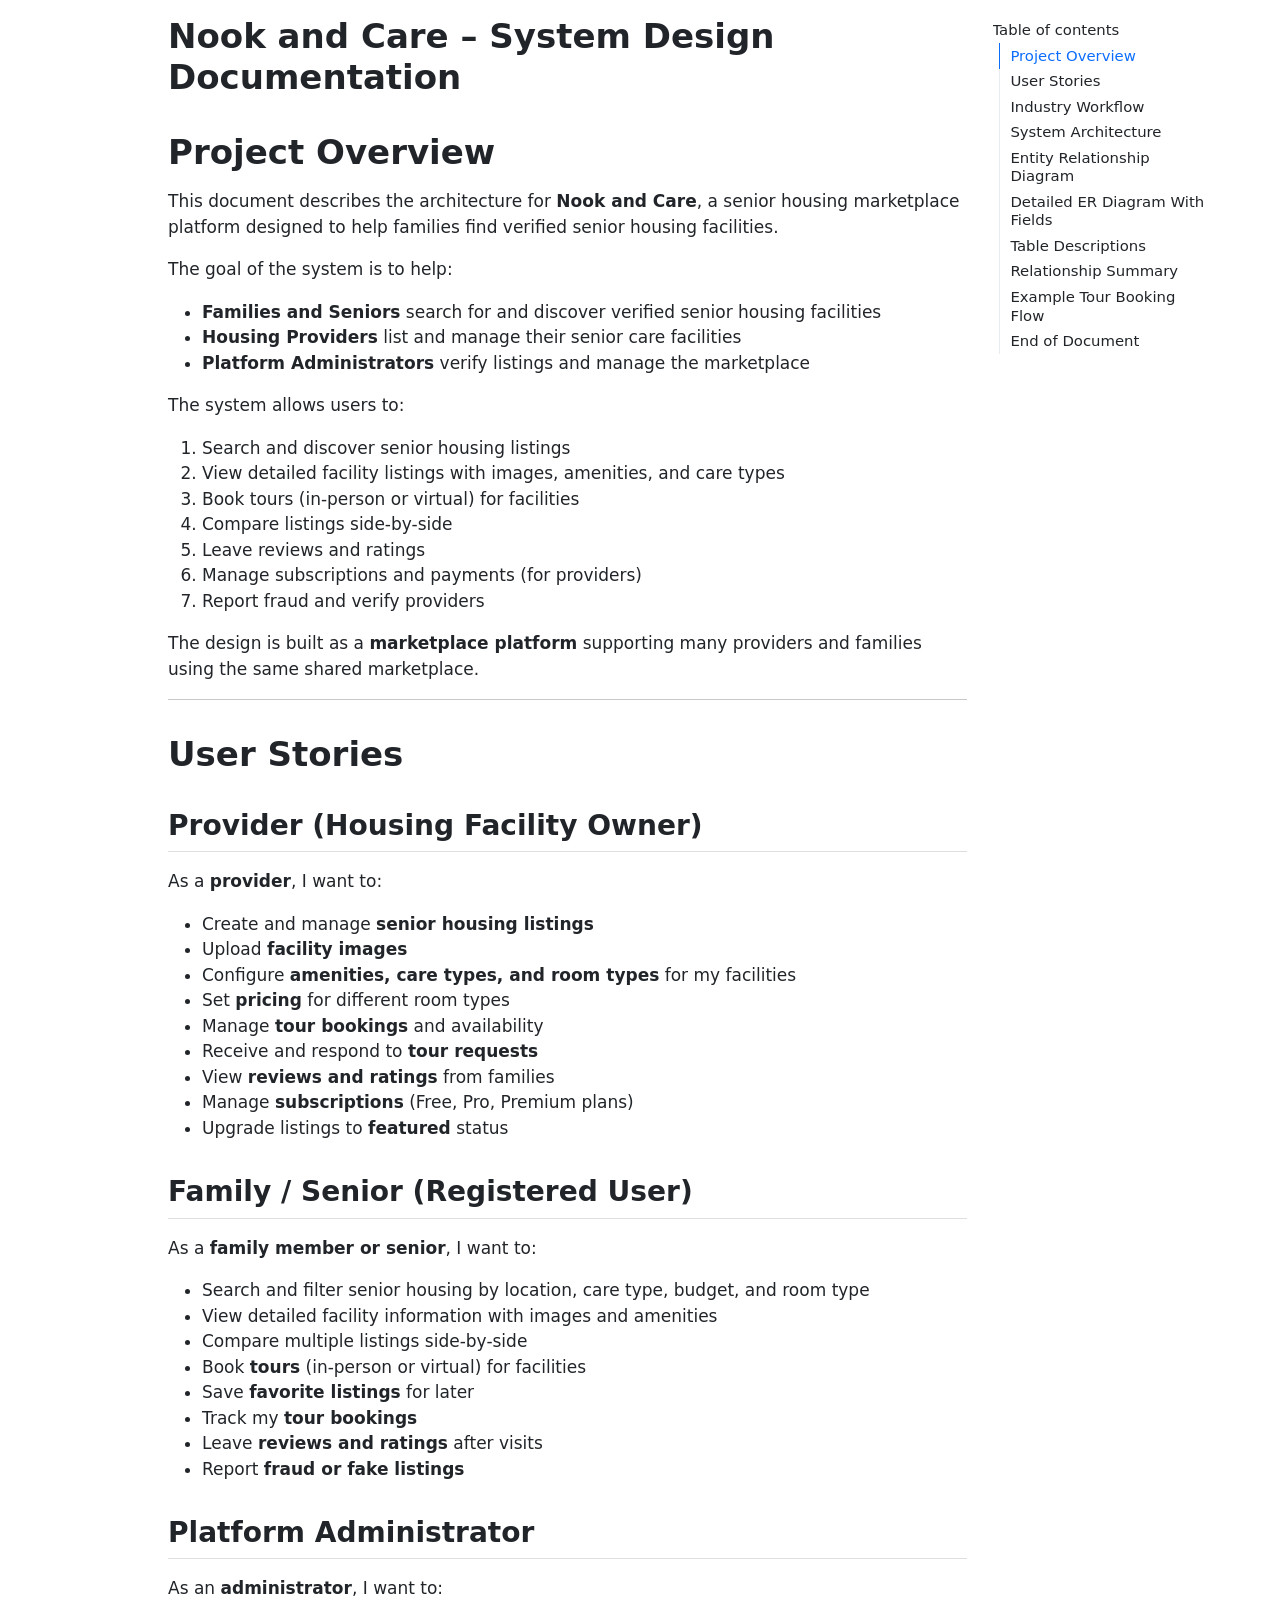
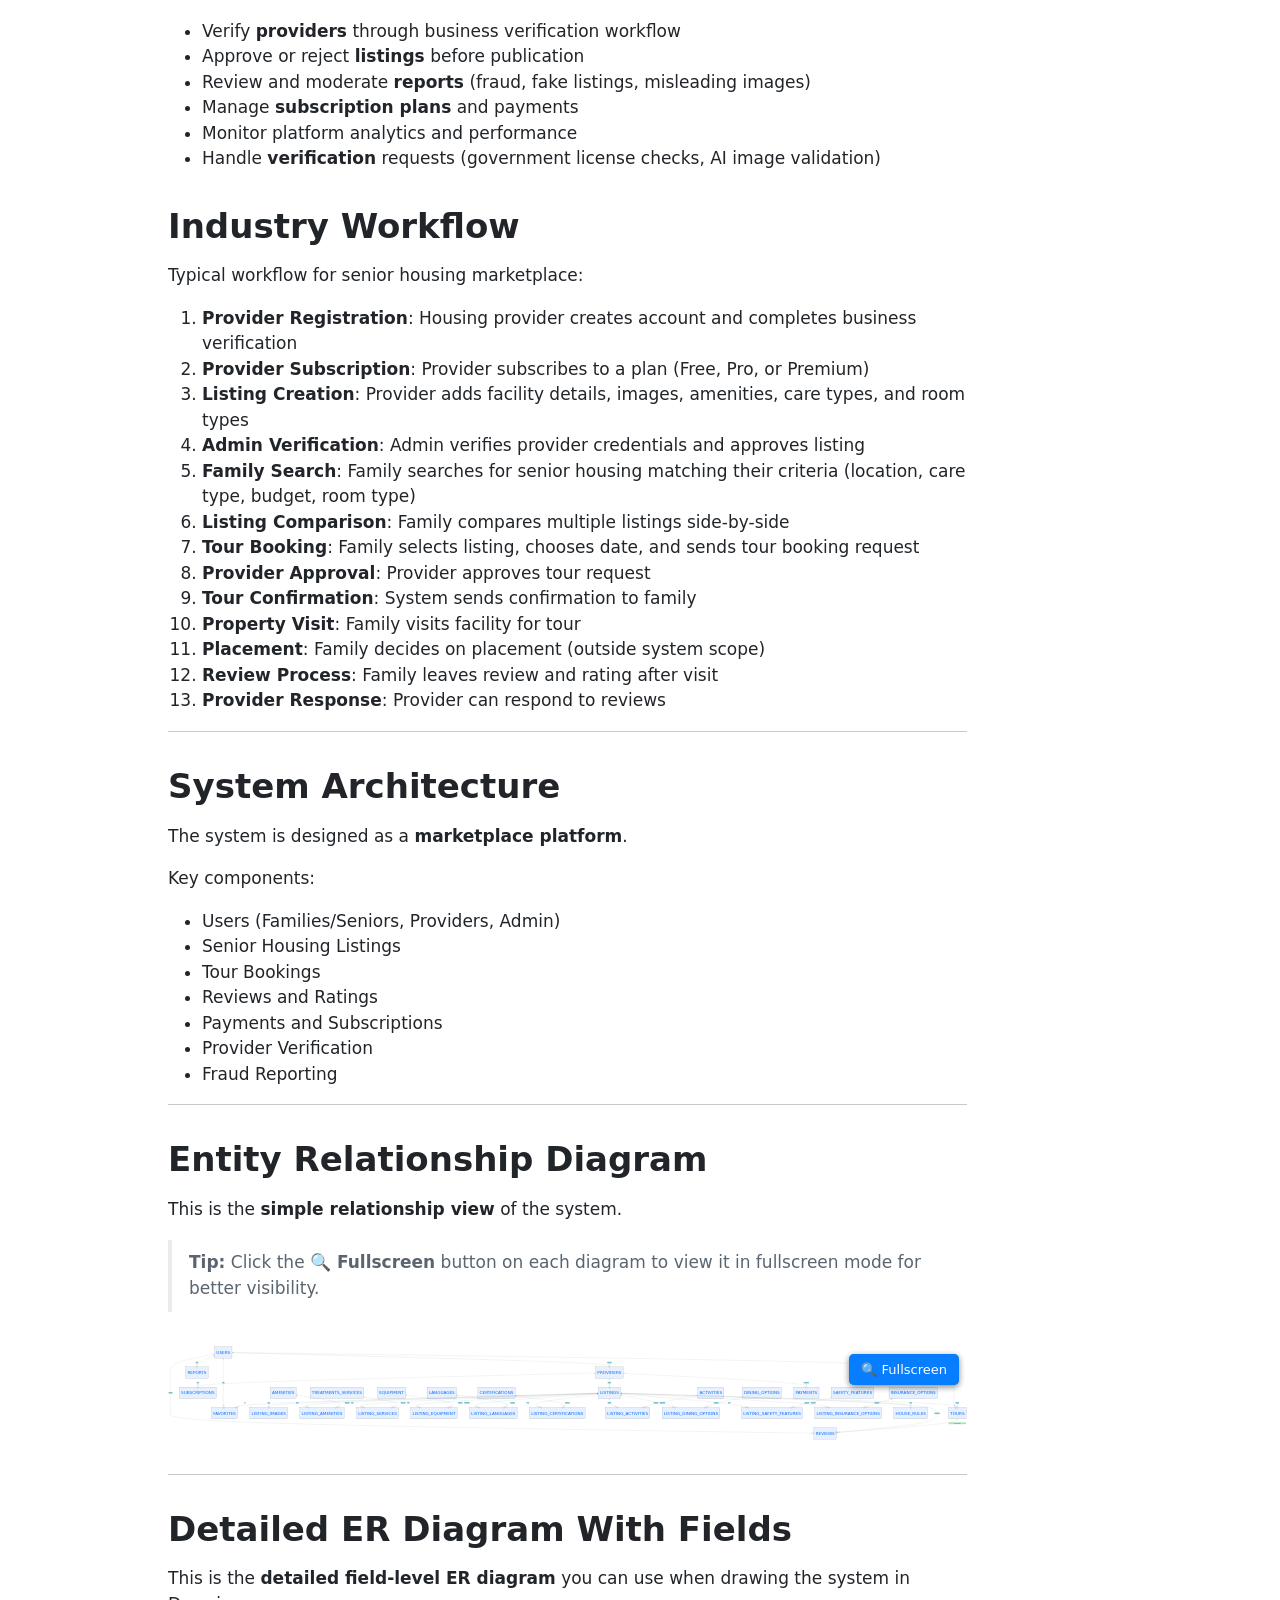
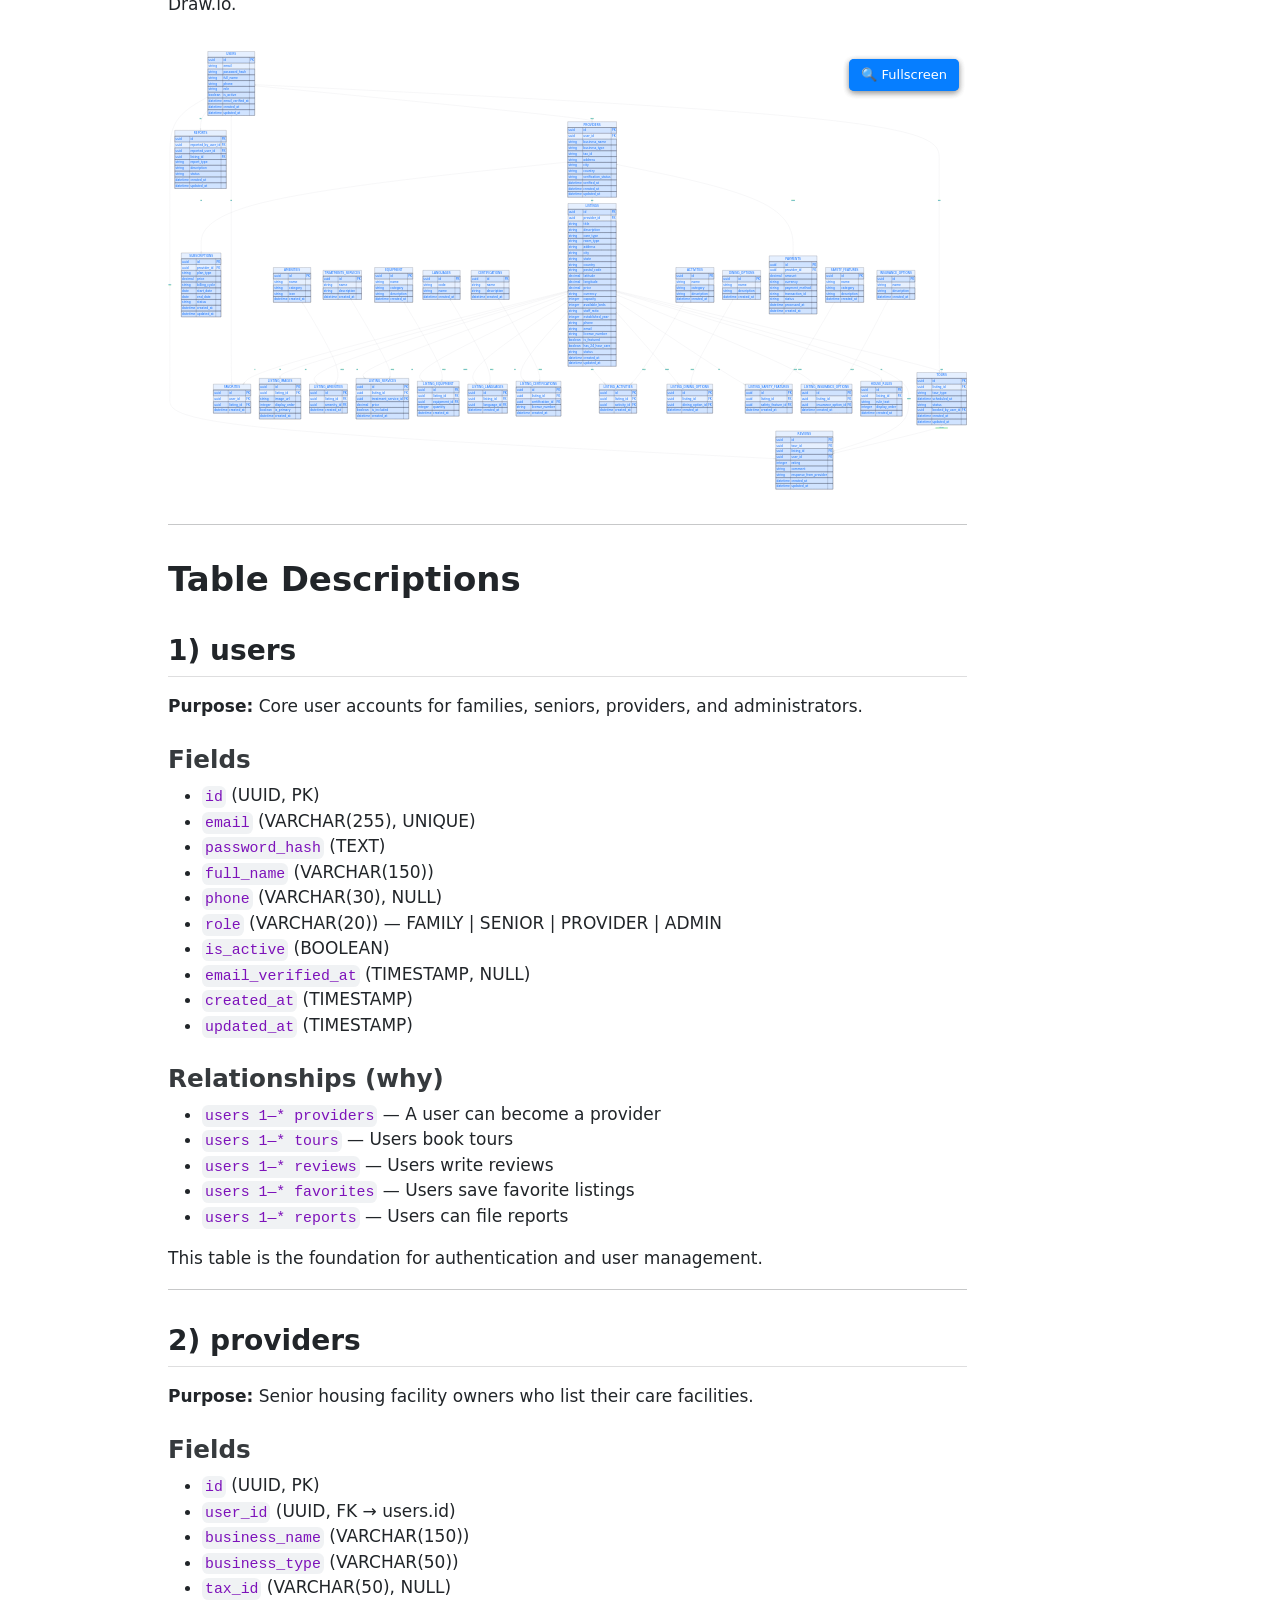
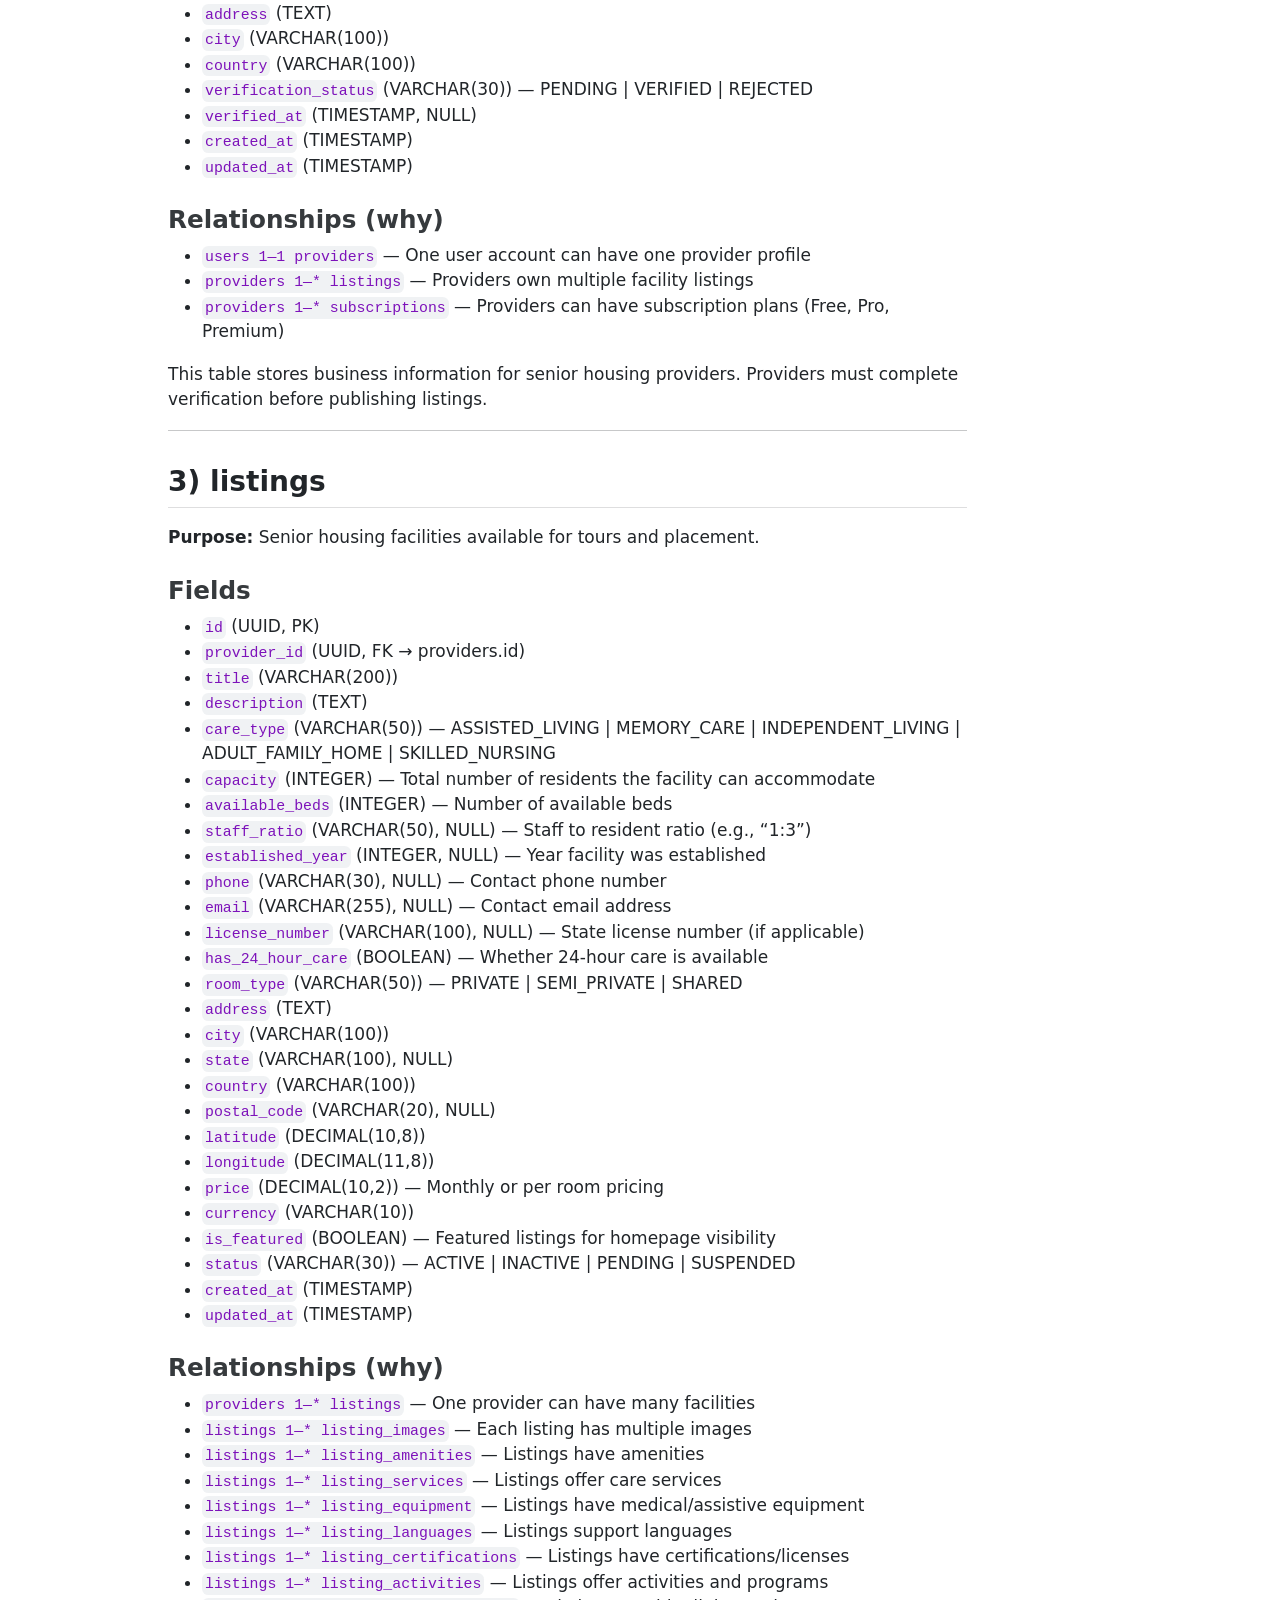
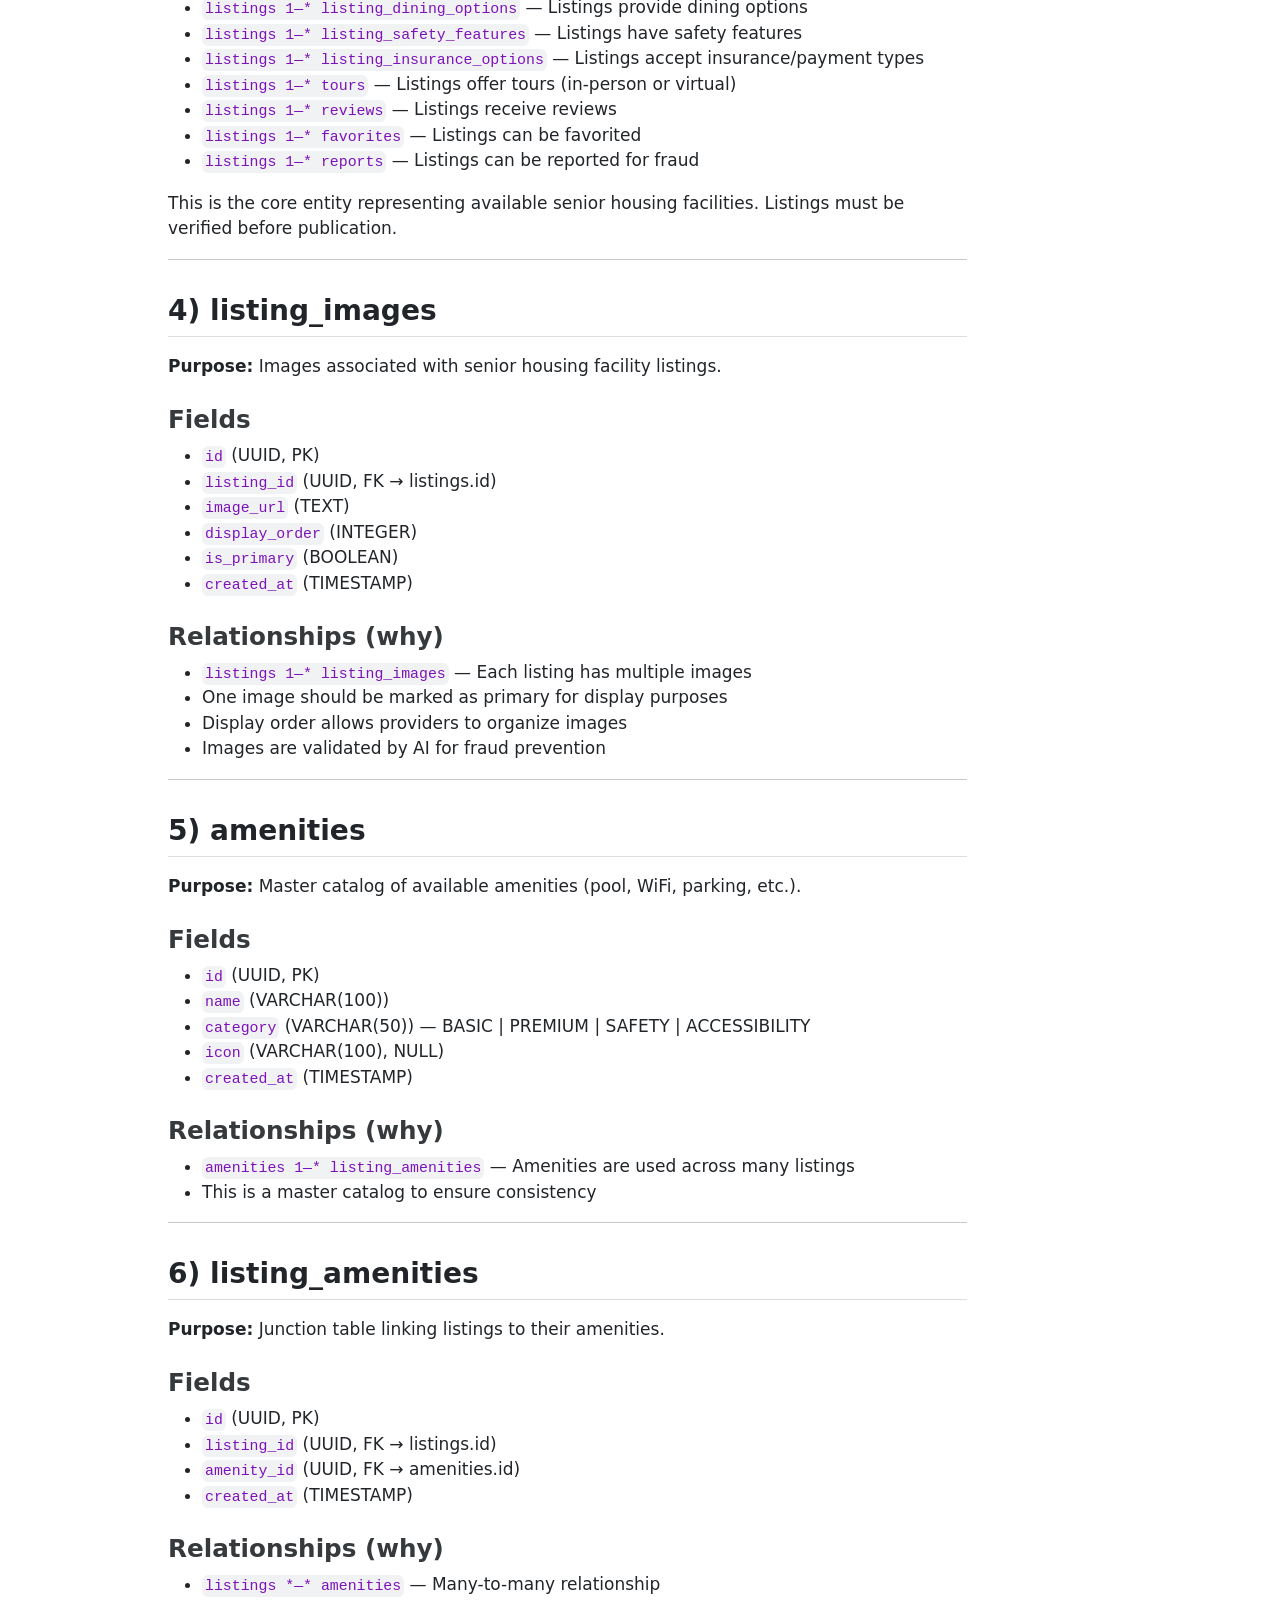
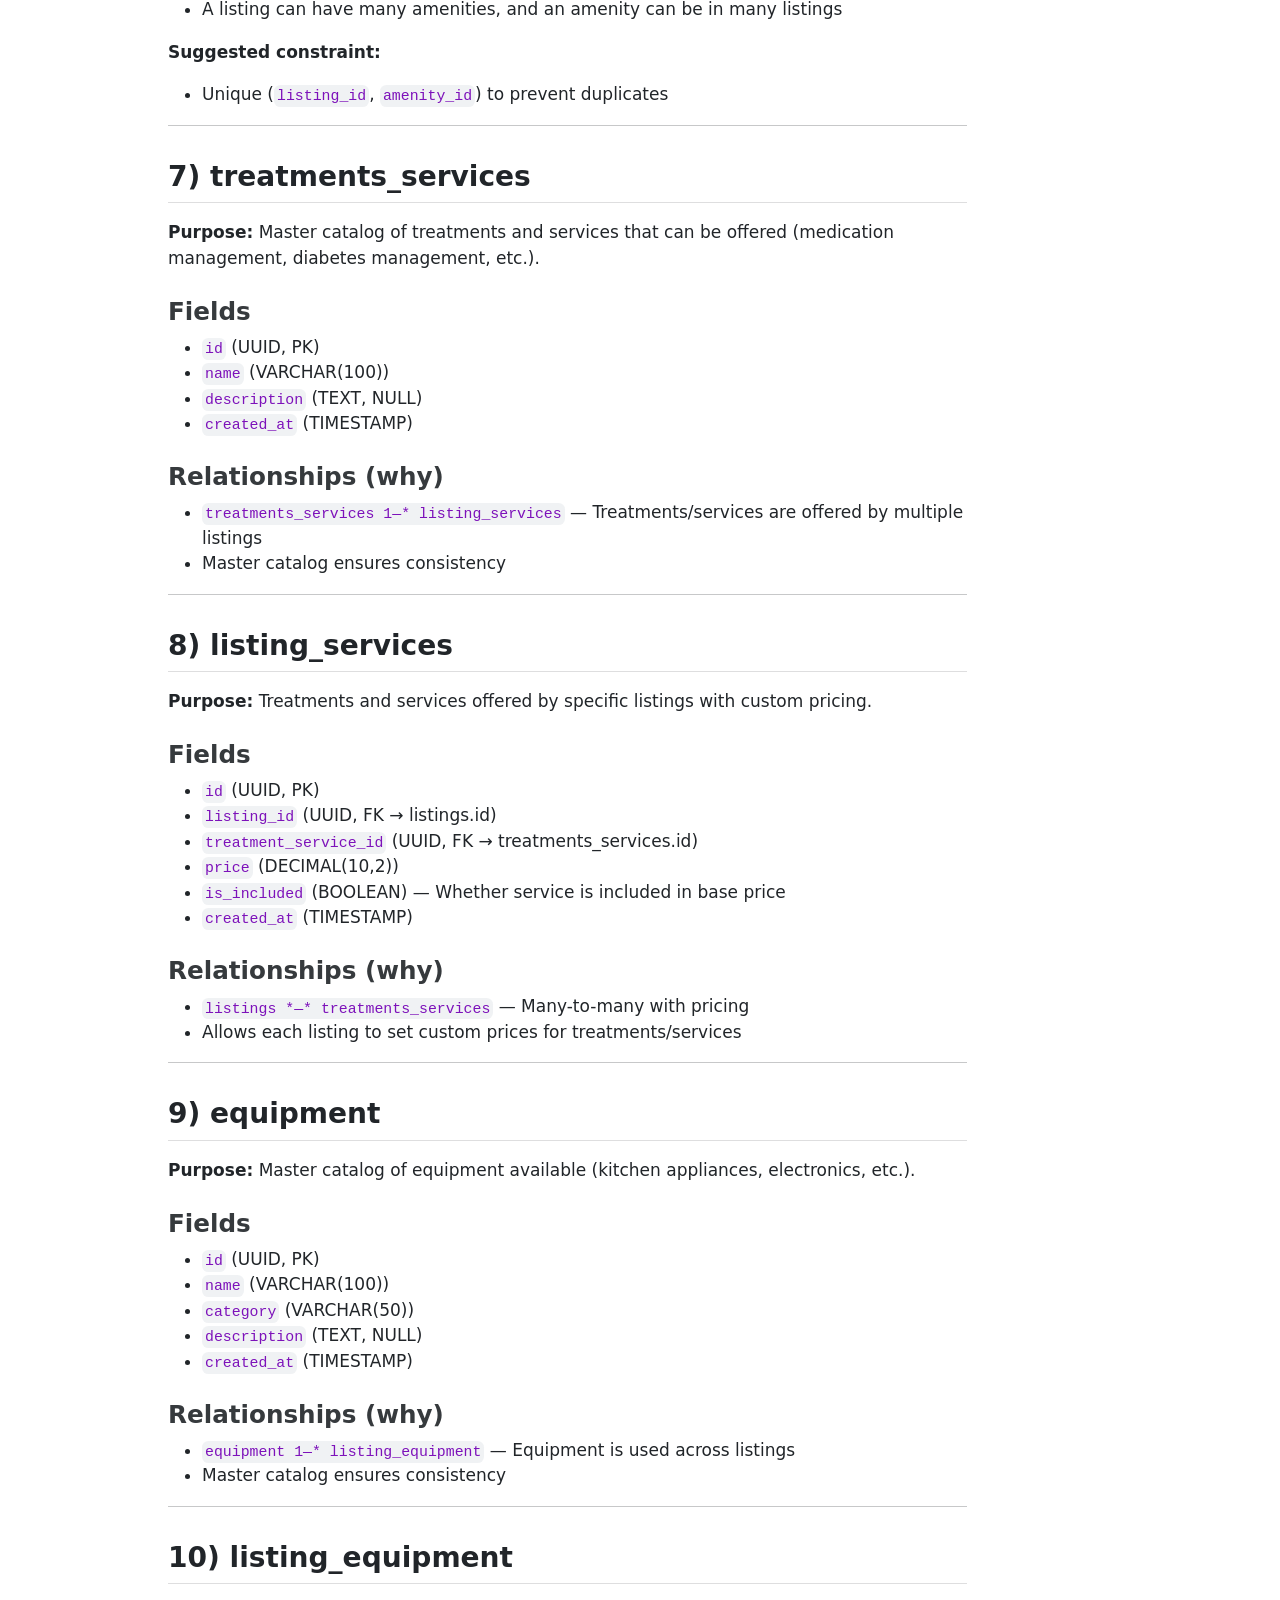
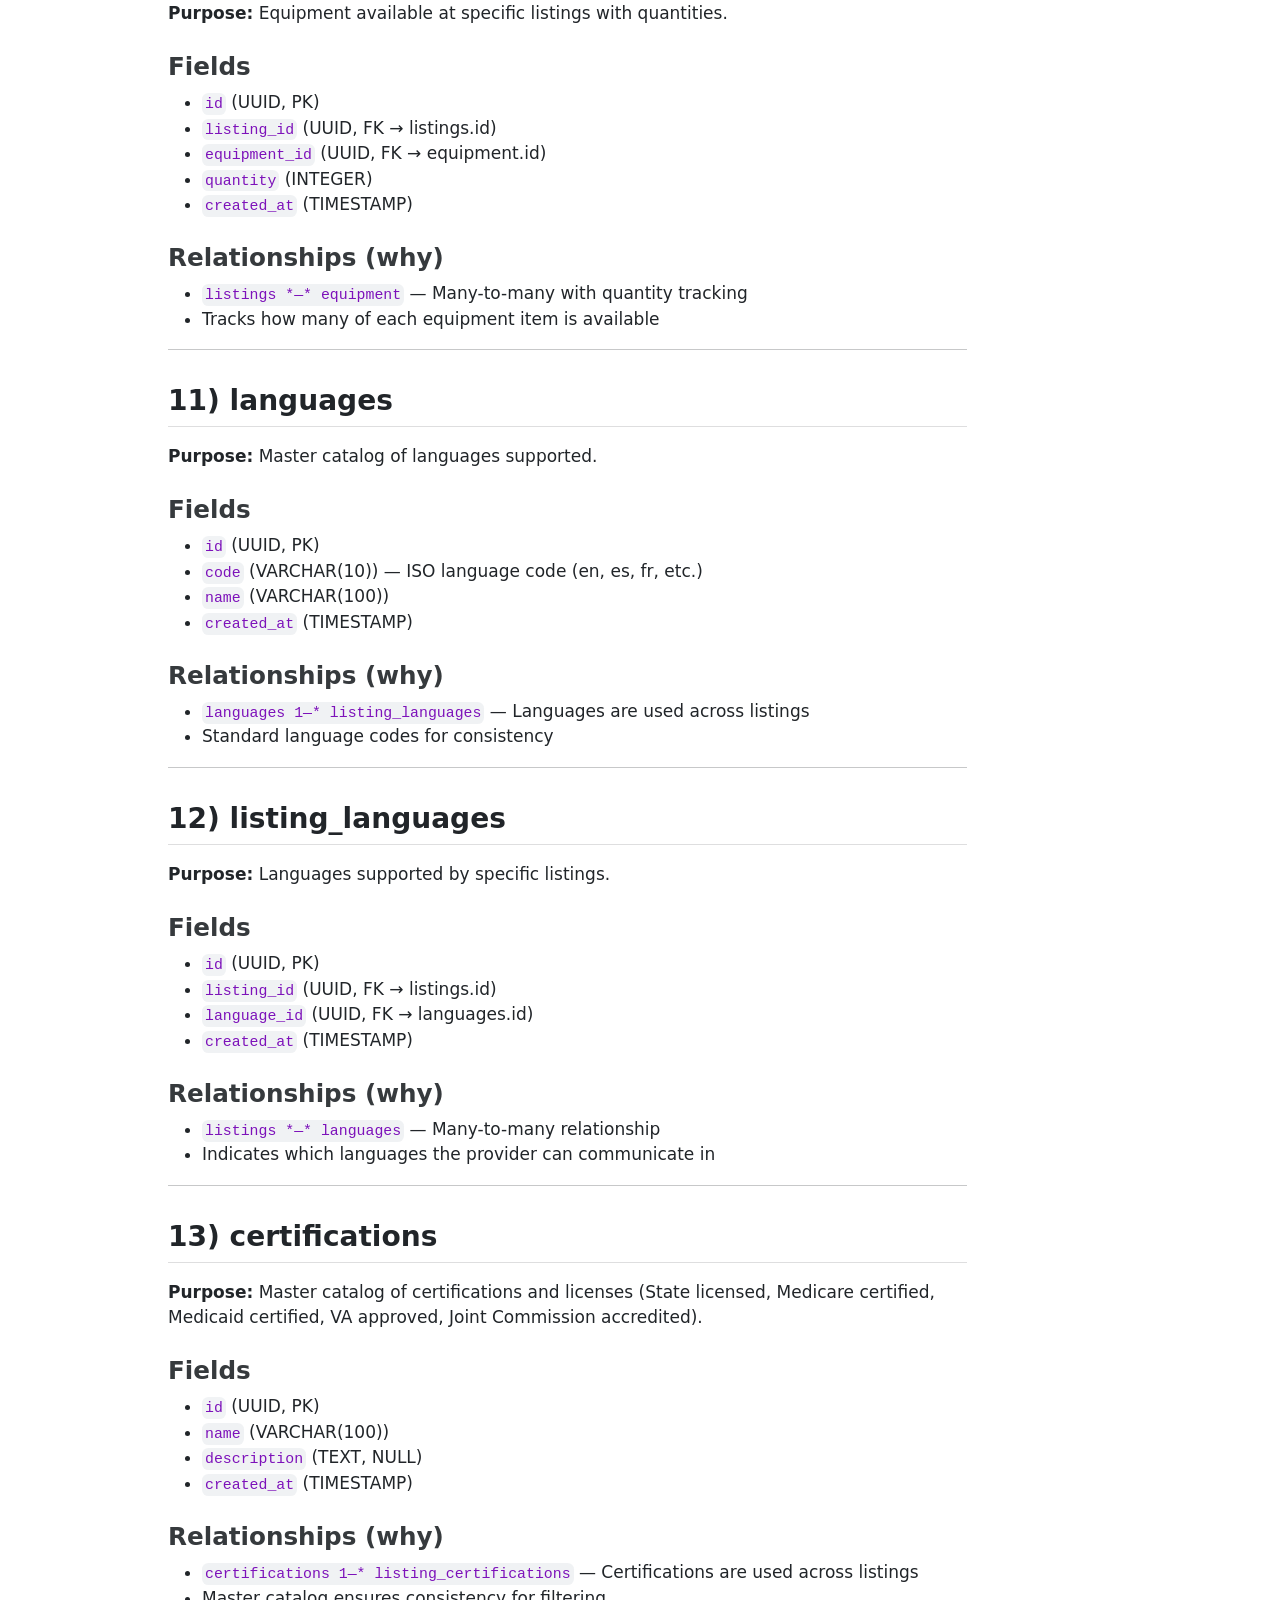
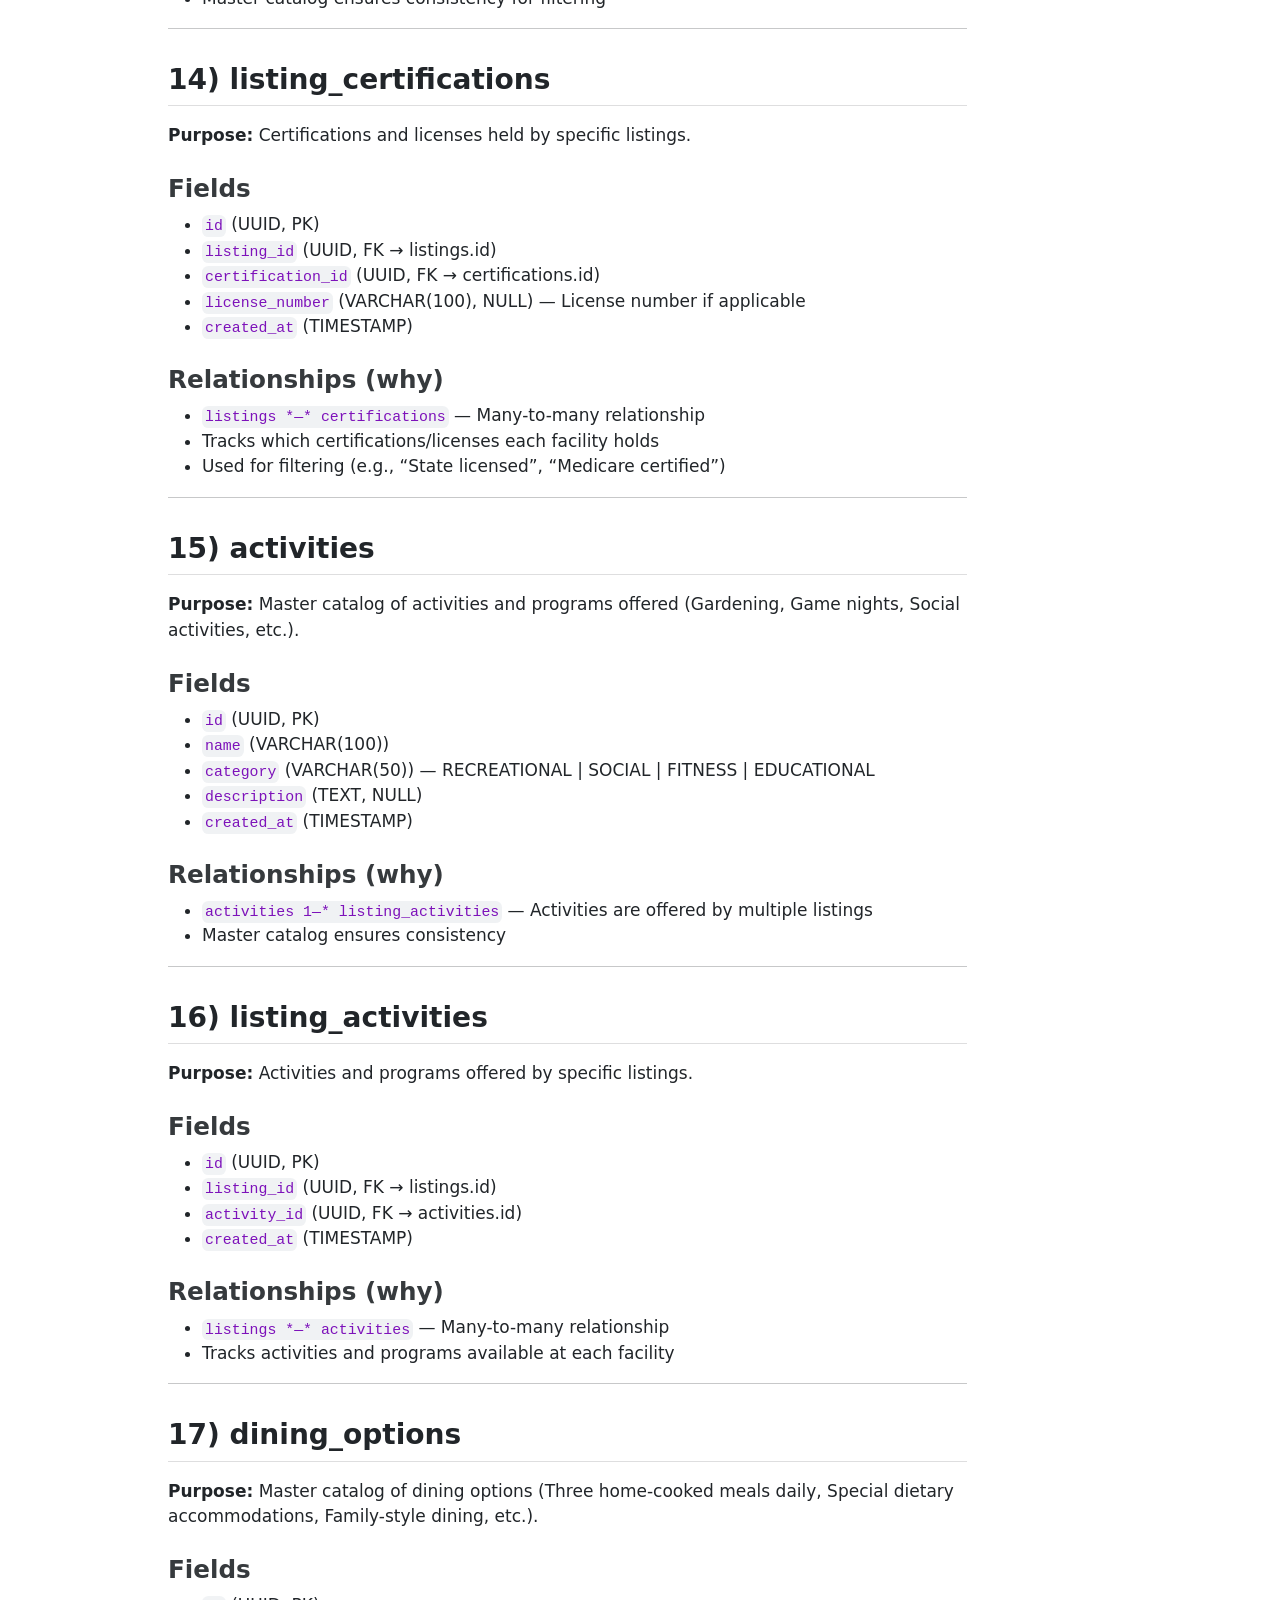
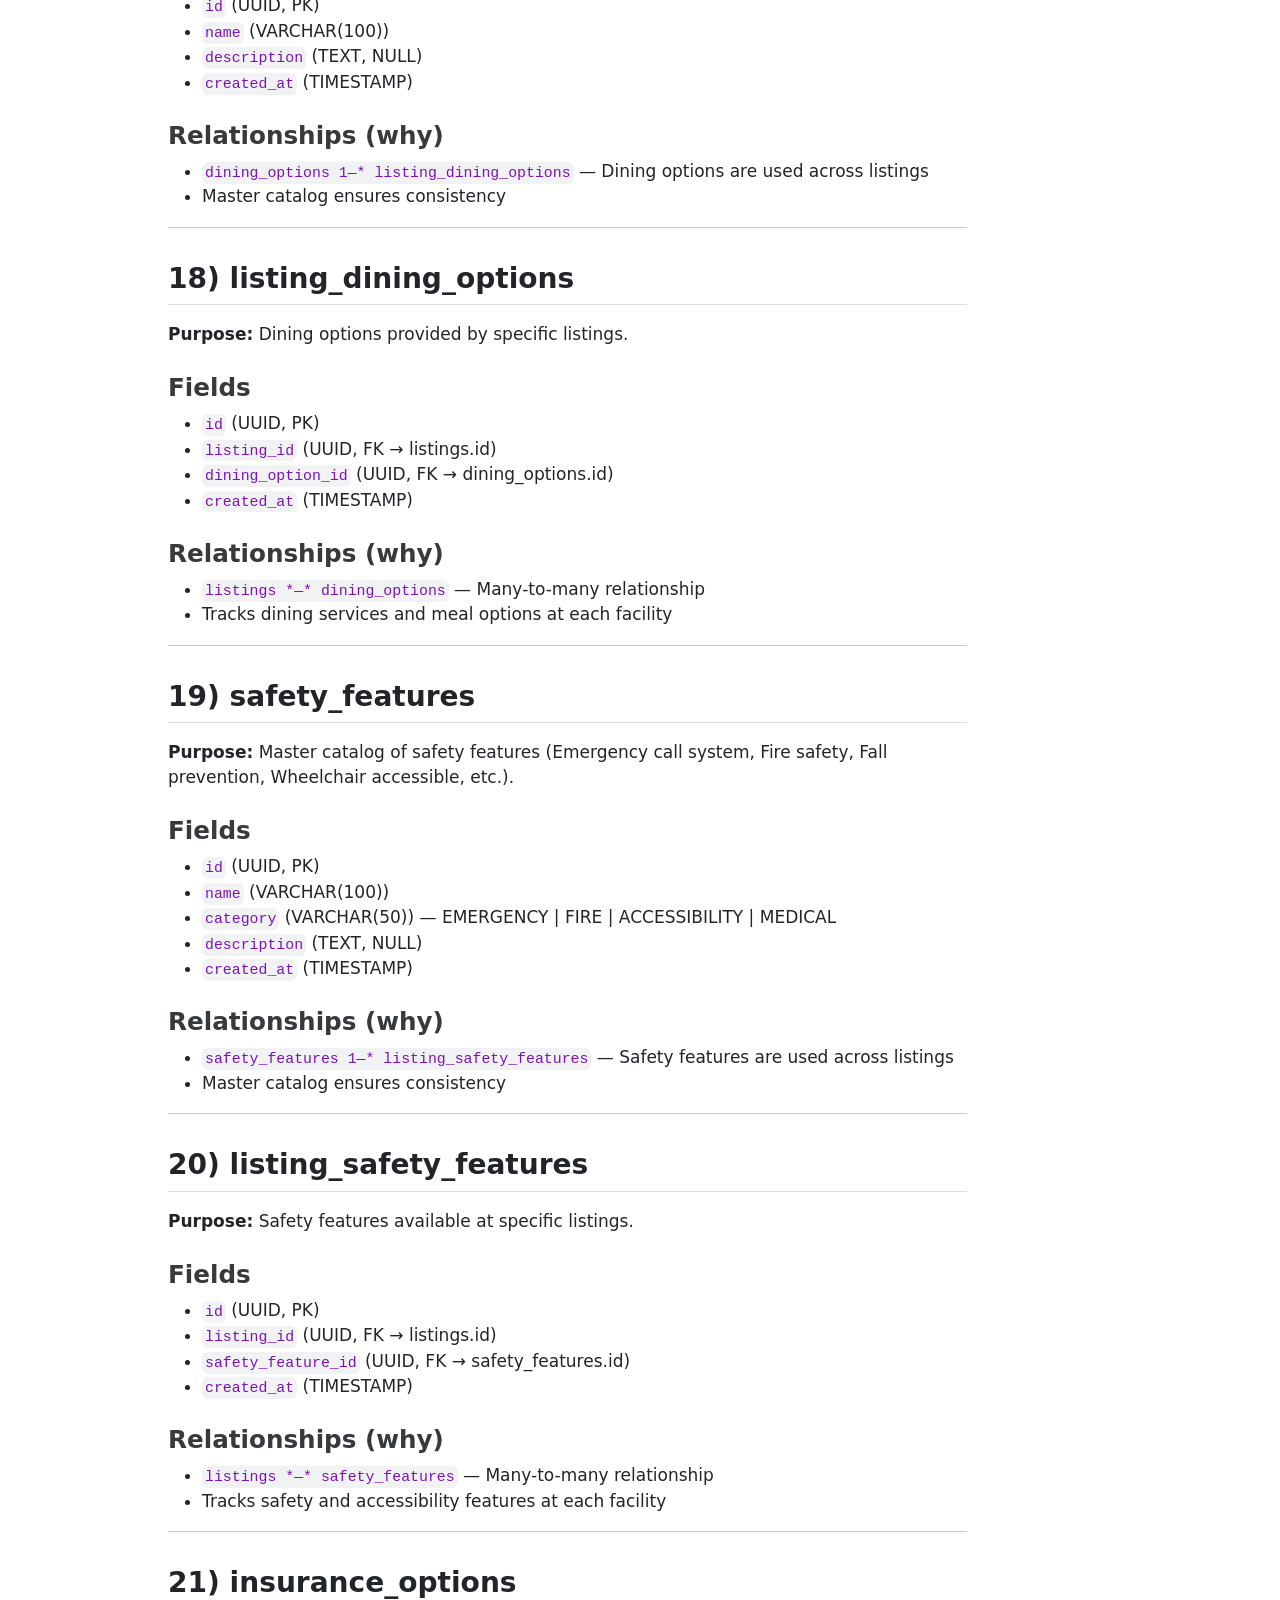
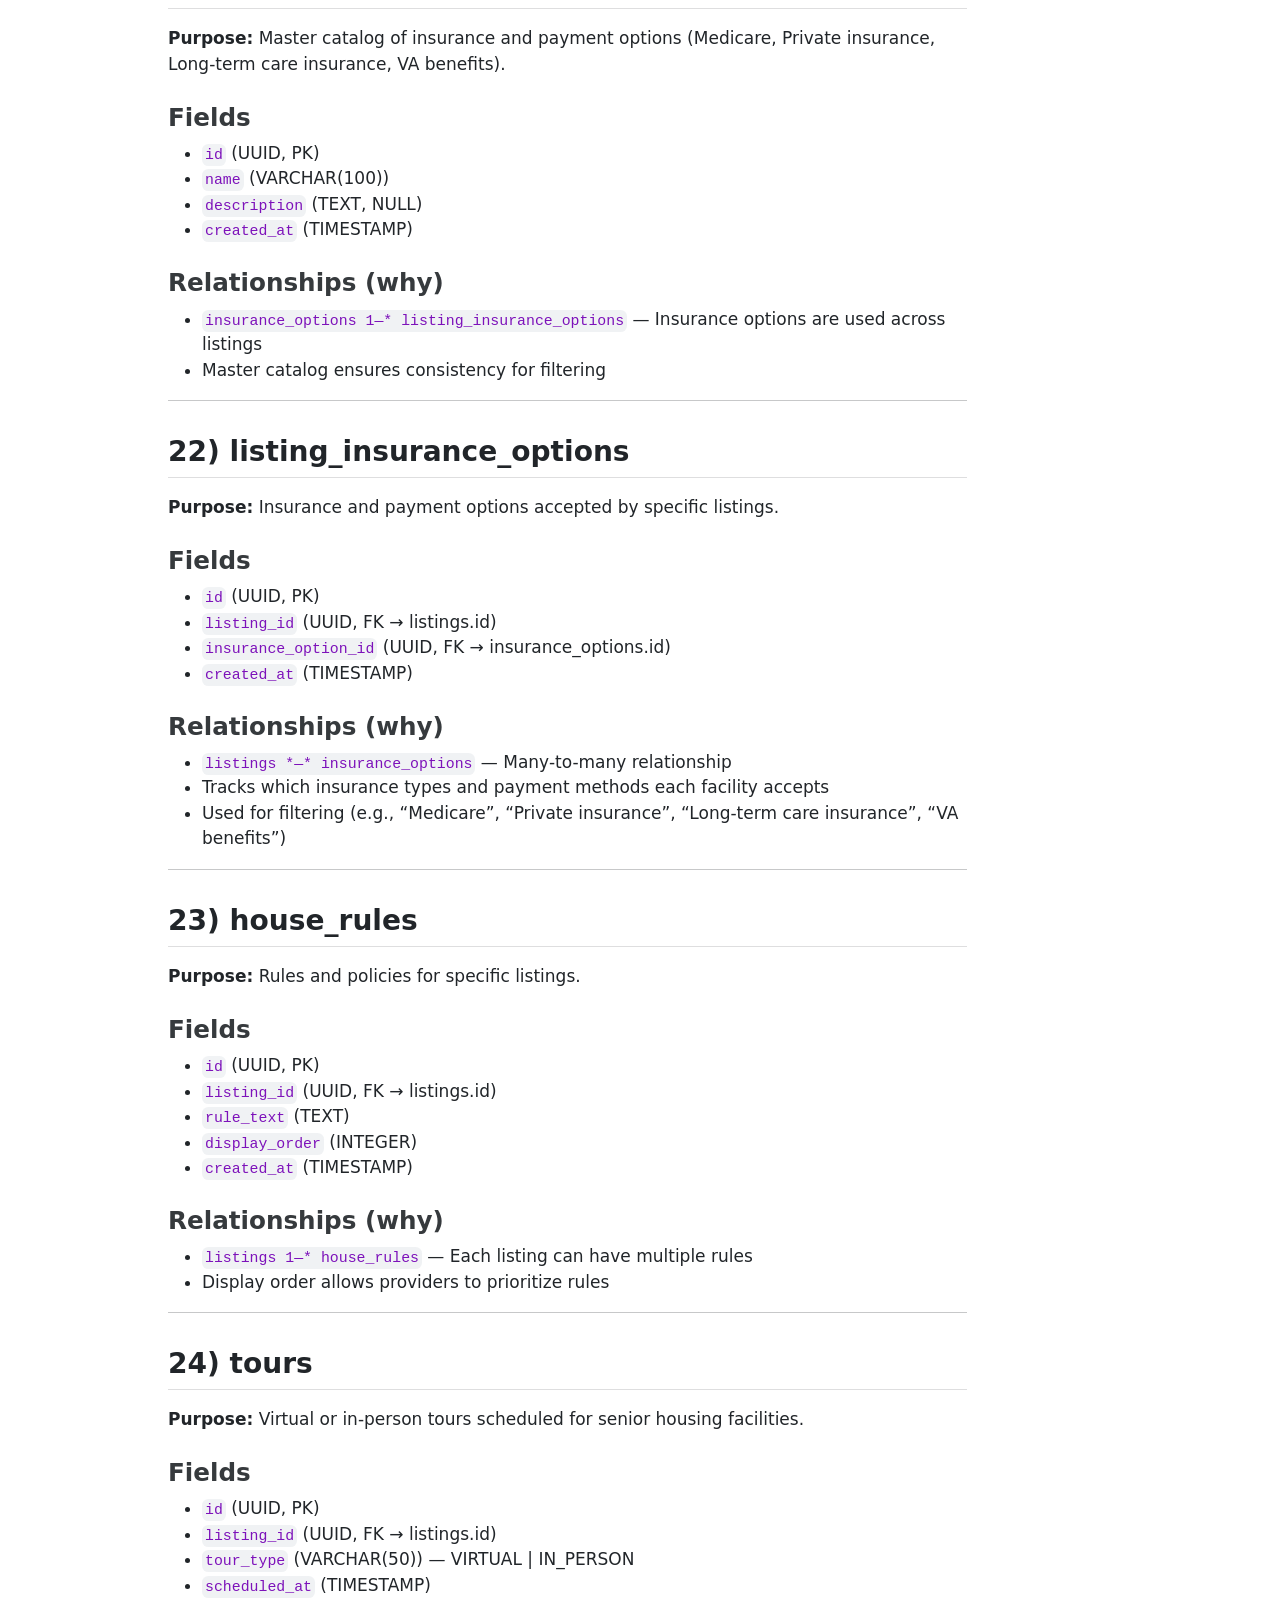
==== commit bbdf65ef: "updated" ====
--- a/docs/index.html
+++ b/docs/index.html
@@ -184,40 +184,30 @@
   <li><a href="#fields-23" id="toc-fields-23" class="nav-link" data-scroll-target="#fields-23">Fields</a></li>
   <li><a href="#relationships-why-23" id="toc-relationships-why-23" class="nav-link" data-scroll-target="#relationships-why-23">Relationships (why)</a></li>
   </ul></li>
-  <li><a href="#bookings" id="toc-bookings" class="nav-link" data-scroll-target="#bookings">25) bookings</a>
+  <li><a href="#reviews" id="toc-reviews" class="nav-link" data-scroll-target="#reviews">25) reviews</a>
   <ul class="collapse">
   <li><a href="#fields-24" id="toc-fields-24" class="nav-link" data-scroll-target="#fields-24">Fields</a></li>
   <li><a href="#relationships-why-24" id="toc-relationships-why-24" class="nav-link" data-scroll-target="#relationships-why-24">Relationships (why)</a></li>
   </ul></li>
-  <li><a href="#reviews" id="toc-reviews" class="nav-link" data-scroll-target="#reviews">26) reviews</a>
+  <li><a href="#favorites" id="toc-favorites" class="nav-link" data-scroll-target="#favorites">26) favorites</a>
   <ul class="collapse">
   <li><a href="#fields-25" id="toc-fields-25" class="nav-link" data-scroll-target="#fields-25">Fields</a></li>
   <li><a href="#relationships-why-25" id="toc-relationships-why-25" class="nav-link" data-scroll-target="#relationships-why-25">Relationships (why)</a></li>
   </ul></li>
-  <li><a href="#favorites" id="toc-favorites" class="nav-link" data-scroll-target="#favorites">27) favorites</a>
+  <li><a href="#subscriptions" id="toc-subscriptions" class="nav-link" data-scroll-target="#subscriptions">27) subscriptions</a>
   <ul class="collapse">
   <li><a href="#fields-26" id="toc-fields-26" class="nav-link" data-scroll-target="#fields-26">Fields</a></li>
   <li><a href="#relationships-why-26" id="toc-relationships-why-26" class="nav-link" data-scroll-target="#relationships-why-26">Relationships (why)</a></li>
   </ul></li>
-  <li><a href="#subscriptions" id="toc-subscriptions" class="nav-link" data-scroll-target="#subscriptions">28) subscriptions</a>
+  <li><a href="#payments" id="toc-payments" class="nav-link" data-scroll-target="#payments">28) payments</a>
   <ul class="collapse">
   <li><a href="#fields-27" id="toc-fields-27" class="nav-link" data-scroll-target="#fields-27">Fields</a></li>
   <li><a href="#relationships-why-27" id="toc-relationships-why-27" class="nav-link" data-scroll-target="#relationships-why-27">Relationships (why)</a></li>
   </ul></li>
-  <li><a href="#payments" id="toc-payments" class="nav-link" data-scroll-target="#payments">29) payments</a>
+  <li><a href="#reports" id="toc-reports" class="nav-link" data-scroll-target="#reports">29) reports</a>
   <ul class="collapse">
   <li><a href="#fields-28" id="toc-fields-28" class="nav-link" data-scroll-target="#fields-28">Fields</a></li>
   <li><a href="#relationships-why-28" id="toc-relationships-why-28" class="nav-link" data-scroll-target="#relationships-why-28">Relationships (why)</a></li>
-  </ul></li>
-  <li><a href="#verifications" id="toc-verifications" class="nav-link" data-scroll-target="#verifications">30) verifications</a>
-  <ul class="collapse">
-  <li><a href="#fields-29" id="toc-fields-29" class="nav-link" data-scroll-target="#fields-29">Fields</a></li>
-  <li><a href="#relationships-why-29" id="toc-relationships-why-29" class="nav-link" data-scroll-target="#relationships-why-29">Relationships (why)</a></li>
-  </ul></li>
-  <li><a href="#reports" id="toc-reports" class="nav-link" data-scroll-target="#reports">31) reports</a>
-  <ul class="collapse">
-  <li><a href="#fields-30" id="toc-fields-30" class="nav-link" data-scroll-target="#fields-30">Fields</a></li>
-  <li><a href="#relationships-why-30" id="toc-relationships-why-30" class="nav-link" data-scroll-target="#relationships-why-30">Relationships (why)</a></li>
   </ul></li>
   </ul></li>
   <li><a href="#relationship-summary" id="toc-relationship-summary" class="nav-link" data-scroll-target="#relationship-summary">Relationship Summary</a></li>
@@ -382,7 +372,6 @@
 LISTINGS ||--o{ LISTING_INSURANCE_OPTIONS : accepts
 LISTINGS ||--o{ HOUSE_RULES : has
 LISTINGS ||--o{ TOURS : offers
-LISTINGS ||--o{ BOOKINGS : receives
 LISTINGS ||--o{ REVIEWS : receives
 LISTINGS ||--o{ FAVORITES : in
 
@@ -396,10 +385,9 @@
 SAFETY_FEATURES ||--o{ LISTING_SAFETY_FEATURES : used_in
 INSURANCE_OPTIONS ||--o{ LISTING_INSURANCE_OPTIONS : used_in
 
-BOOKINGS ||--o{ PAYMENTS : requires
-BOOKINGS ||--o{ REVIEWS : generates
-
-USERS ||--o{ VERIFICATIONS : has
+TOURS ||--o{ REVIEWS : generates
+PROVIDERS ||--o{ PAYMENTS : receives
+
 USERS ||--o{ REPORTS : files
 </pre>
 </div>
@@ -437,7 +425,6 @@
   LISTINGS ||--o{ LISTING_INSURANCE_OPTIONS : accepts
   LISTINGS ||--o{ HOUSE_RULES : has
   LISTINGS ||--o{ TOURS : offers
-  LISTINGS ||--o{ BOOKINGS : receives
   LISTINGS ||--o{ REVIEWS : receives
   LISTINGS ||--o{ FAVORITES : in
   AMENITIES ||--o{ LISTING_AMENITIES : used_in
@@ -449,9 +436,8 @@
   DINING_OPTIONS ||--o{ LISTING_DINING_OPTIONS : used_in
   SAFETY_FEATURES ||--o{ LISTING_SAFETY_FEATURES : used_in
   INSURANCE_OPTIONS ||--o{ LISTING_INSURANCE_OPTIONS : used_in
-  BOOKINGS ||--o{ PAYMENTS : requires
-  BOOKINGS ||--o{ REVIEWS : generates
-  USERS ||--o{ VERIFICATIONS : has
+  TOURS ||--o{ REVIEWS : generates
+  PROVIDERS ||--o{ PAYMENTS : receives
   USERS ||--o{ REPORTS : files
 
   USERS {
@@ -674,21 +660,9 @@
     datetime updated_at
   }
 
-  BOOKINGS {
-    uuid id PK
-    uuid listing_id FK
-    uuid user_id FK
-    date tour_date
-    string tour_type
-    string status
-    datetime created_at
-    datetime updated_at
-  }
-
-
   REVIEWS {
     uuid id PK
-    uuid booking_id FK
+    uuid tour_id FK
     uuid listing_id FK
     uuid user_id FK
     integer rating
@@ -720,7 +694,7 @@
 
   PAYMENTS {
     uuid id PK
-    uuid booking_id FK
+    uuid provider_id FK
     decimal amount
     string currency
     string payment_method
@@ -728,18 +702,6 @@
     string status
     datetime processed_at
     datetime created_at
-  }
-
-  VERIFICATIONS {
-    uuid id PK
-    uuid user_id FK
-    string verification_type
-    string document_url
-    string status
-    datetime verified_at
-    uuid verified_by_admin_id FK
-    datetime created_at
-    datetime updated_at
   }
 
   REPORTS {
@@ -788,7 +750,6 @@
 <li><code>users 1—* tours</code> — Users book tours</li>
 <li><code>users 1—* reviews</code> — Users write reviews</li>
 <li><code>users 1—* favorites</code> — Users save favorite listings</li>
-<li><code>users 1—* verifications</code> — Users can be verified</li>
 <li><code>users 1—* reports</code> — Users can file reports</li>
 </ul>
 <p>This table is the foundation for authentication and user management.</p>
@@ -1349,42 +1310,14 @@
 <hr>
 </section>
 </section>
-<section id="bookings" class="level2">
-<h2 class="anchored" data-anchor-id="bookings">25) bookings</h2>
-<p><strong>Purpose:</strong> Tour bookings made by families/seniors for facility tours.</p>
-<p><strong>Note:</strong> This table may be merged with <code>tours</code> table or kept separate depending on implementation. The SRS mentions tour booking workflow, so this could represent tour bookings rather than accommodation bookings.</p>
+<section id="reviews" class="level2">
+<h2 class="anchored" data-anchor-id="reviews">25) reviews</h2>
+<p><strong>Purpose:</strong> Reviews and ratings left by families/seniors after facility tours or placement.</p>
 <section id="fields-24" class="level3">
 <h3 class="anchored" data-anchor-id="fields-24">Fields</h3>
 <ul>
 <li><code>id</code> (UUID, PK)</li>
-<li><code>listing_id</code> (UUID, FK → listings.id)</li>
-<li><code>user_id</code> (UUID, FK → users.id)</li>
-<li><code>tour_date</code> (DATE)</li>
-<li><code>tour_type</code> (VARCHAR(50)) — VIRTUAL | IN_PERSON</li>
-<li><code>status</code> (VARCHAR(30)) — PENDING | APPROVED | CONFIRMED | COMPLETED | CANCELLED</li>
-<li><code>created_at</code> (TIMESTAMP)</li>
-<li><code>updated_at</code> (TIMESTAMP)</li>
-</ul>
-</section>
-<section id="relationships-why-24" class="level3">
-<h3 class="anchored" data-anchor-id="relationships-why-24">Relationships (why)</h3>
-<ul>
-<li><code>listings 1—* bookings</code> — Listings receive multiple tour bookings</li>
-<li><code>users 1—* bookings</code> — Users make multiple tour bookings</li>
-<li><code>bookings 1—* reviews</code> — Completed tours can generate reviews</li>
-</ul>
-<p>This represents tour bookings for senior housing facilities.</p>
-<hr>
-</section>
-</section>
-<section id="reviews" class="level2">
-<h2 class="anchored" data-anchor-id="reviews">26) reviews</h2>
-<p><strong>Purpose:</strong> Reviews and ratings left by families/seniors after facility tours or placement.</p>
-<section id="fields-25" class="level3">
-<h3 class="anchored" data-anchor-id="fields-25">Fields</h3>
-<ul>
-<li><code>id</code> (UUID, PK)</li>
-<li><code>booking_id</code> (UUID, FK → bookings.id, NULL) — Optional, if review is after tour</li>
+<li><code>tour_id</code> (UUID, FK → tours.id, NULL) — Optional, if review is after tour</li>
 <li><code>listing_id</code> (UUID, FK → listings.id)</li>
 <li><code>user_id</code> (UUID, FK → users.id)</li>
 <li><code>rating</code> (INTEGER) — 1 to 5</li>
@@ -1394,31 +1327,32 @@
 <li><code>updated_at</code> (TIMESTAMP)</li>
 </ul>
 </section>
+<section id="relationships-why-24" class="level3">
+<h3 class="anchored" data-anchor-id="relationships-why-24">Relationships (why)</h3>
+<ul>
+<li><code>listings 1—* reviews</code> — Listings accumulate reviews</li>
+<li><code>users 1—* reviews</code> — Users write multiple reviews</li>
+<li><code>tours 1—* reviews</code> — Completed tours can generate reviews</li>
+<li>Providers can respond to reviews</li>
+<li>Admin moderates reviews</li>
+</ul>
+<hr>
+</section>
+</section>
+<section id="favorites" class="level2">
+<h2 class="anchored" data-anchor-id="favorites">26) favorites</h2>
+<p><strong>Purpose:</strong> Saved listings that users want to revisit.</p>
+<section id="fields-25" class="level3">
+<h3 class="anchored" data-anchor-id="fields-25">Fields</h3>
+<ul>
+<li><code>id</code> (UUID, PK)</li>
+<li><code>user_id</code> (UUID, FK → users.id)</li>
+<li><code>listing_id</code> (UUID, FK → listings.id)</li>
+<li><code>created_at</code> (TIMESTAMP)</li>
+</ul>
+</section>
 <section id="relationships-why-25" class="level3">
 <h3 class="anchored" data-anchor-id="relationships-why-25">Relationships (why)</h3>
-<ul>
-<li><code>listings 1—* reviews</code> — Listings accumulate reviews</li>
-<li><code>users 1—* reviews</code> — Users write multiple reviews</li>
-<li>Providers can respond to reviews</li>
-<li>Admin moderates reviews</li>
-</ul>
-<hr>
-</section>
-</section>
-<section id="favorites" class="level2">
-<h2 class="anchored" data-anchor-id="favorites">27) favorites</h2>
-<p><strong>Purpose:</strong> Saved listings that users want to revisit.</p>
-<section id="fields-26" class="level3">
-<h3 class="anchored" data-anchor-id="fields-26">Fields</h3>
-<ul>
-<li><code>id</code> (UUID, PK)</li>
-<li><code>user_id</code> (UUID, FK → users.id)</li>
-<li><code>listing_id</code> (UUID, FK → listings.id)</li>
-<li><code>created_at</code> (TIMESTAMP)</li>
-</ul>
-</section>
-<section id="relationships-why-26" class="level3">
-<h3 class="anchored" data-anchor-id="relationships-why-26">Relationships (why)</h3>
 <ul>
 <li><code>users 1—* favorites</code> — Users can favorite multiple listings</li>
 <li><code>listings 1—* favorites</code> — Listings can be favorited by multiple users</li>
@@ -1432,10 +1366,10 @@
 </section>
 </section>
 <section id="subscriptions" class="level2">
-<h2 class="anchored" data-anchor-id="subscriptions">28) subscriptions</h2>
+<h2 class="anchored" data-anchor-id="subscriptions">27) subscriptions</h2>
 <p><strong>Purpose:</strong> Subscription plans for providers to publish listings. Plans include Free (limited listings), Pro (unlimited listings), and Premium (featured listings).</p>
-<section id="fields-27" class="level3">
-<h3 class="anchored" data-anchor-id="fields-27">Fields</h3>
+<section id="fields-26" class="level3">
+<h3 class="anchored" data-anchor-id="fields-26">Fields</h3>
 <ul>
 <li><code>id</code> (UUID, PK)</li>
 <li><code>provider_id</code> (UUID, FK → providers.id)</li>
@@ -1449,8 +1383,8 @@
 <li><code>updated_at</code> (TIMESTAMP)</li>
 </ul>
 </section>
-<section id="relationships-why-27" class="level3">
-<h3 class="anchored" data-anchor-id="relationships-why-27">Relationships (why)</h3>
+<section id="relationships-why-26" class="level3">
+<h3 class="anchored" data-anchor-id="relationships-why-26">Relationships (why)</h3>
 <ul>
 <li><code>providers 1—* subscriptions</code> — Providers can have subscription history</li>
 <li>Providers must subscribe to publish listings</li>
@@ -1460,13 +1394,13 @@
 </section>
 </section>
 <section id="payments" class="level2">
-<h2 class="anchored" data-anchor-id="payments">29) payments</h2>
-<p><strong>Purpose:</strong> Payment transactions for bookings.</p>
-<section id="fields-28" class="level3">
-<h3 class="anchored" data-anchor-id="fields-28">Fields</h3>
-<ul>
-<li><code>id</code> (UUID, PK)</li>
-<li><code>booking_id</code> (UUID, FK → bookings.id)</li>
+<h2 class="anchored" data-anchor-id="payments">28) payments</h2>
+<p><strong>Purpose:</strong> Payment transactions for providers.</p>
+<section id="fields-27" class="level3">
+<h3 class="anchored" data-anchor-id="fields-27">Fields</h3>
+<ul>
+<li><code>id</code> (UUID, PK)</li>
+<li><code>provider_id</code> (UUID, FK → providers.id)</li>
 <li><code>amount</code> (DECIMAL(10,2))</li>
 <li><code>currency</code> (VARCHAR(10))</li>
 <li><code>payment_method</code> (VARCHAR(50)) — CREDIT_CARD | PAYPAL | BANK_TRANSFER</li>
@@ -1476,47 +1410,20 @@
 <li><code>created_at</code> (TIMESTAMP)</li>
 </ul>
 </section>
-<section id="relationships-why-28" class="level3">
-<h3 class="anchored" data-anchor-id="relationships-why-28">Relationships (why)</h3>
-<ul>
-<li><code>bookings 1—1 payments</code> — Each booking has one payment</li>
+<section id="relationships-why-27" class="level3">
+<h3 class="anchored" data-anchor-id="relationships-why-27">Relationships (why)</h3>
+<ul>
+<li><code>providers 1—* payments</code> — Providers receive payments</li>
 <li>Tracks payment processing and status</li>
 </ul>
 <hr>
 </section>
 </section>
-<section id="verifications" class="level2">
-<h2 class="anchored" data-anchor-id="verifications">30) verifications</h2>
-<p><strong>Purpose:</strong> Verification system for providers including government license checks, manual admin review, and AI image validation. Verified providers receive a verification badge.</p>
-<section id="fields-29" class="level3">
-<h3 class="anchored" data-anchor-id="fields-29">Fields</h3>
-<ul>
-<li><code>id</code> (UUID, PK)</li>
-<li><code>user_id</code> (UUID, FK → users.id) — Typically for providers</li>
-<li><code>verification_type</code> (VARCHAR(50)) — BUSINESS_LICENSE | GOVERNMENT_LICENSE | IDENTITY | IMAGE_VALIDATION</li>
-<li><code>document_url</code> (TEXT, NULL)</li>
-<li><code>status</code> (VARCHAR(30)) — PENDING | VERIFIED | REJECTED</li>
-<li><code>verified_at</code> (TIMESTAMP, NULL)</li>
-<li><code>verified_by_admin_id</code> (UUID, FK → users.id, NULL) — Admin who verified</li>
-<li><code>created_at</code> (TIMESTAMP)</li>
-<li><code>updated_at</code> (TIMESTAMP)</li>
-</ul>
-</section>
-<section id="relationships-why-29" class="level3">
-<h3 class="anchored" data-anchor-id="relationships-why-29">Relationships (why)</h3>
-<ul>
-<li><code>users 1—* verifications</code> — Providers can have multiple verification types</li>
-<li>Ensures platform security and trust</li>
-<li>Verification includes government license checks, manual admin review, and AI image validation</li>
-</ul>
-<hr>
-</section>
-</section>
 <section id="reports" class="level2">
-<h2 class="anchored" data-anchor-id="reports">31) reports</h2>
+<h2 class="anchored" data-anchor-id="reports">29) reports</h2>
 <p><strong>Purpose:</strong> Reporting system for users to report fake listings, scam providers, or misleading images. Admin receives alerts.</p>
-<section id="fields-30" class="level3">
-<h3 class="anchored" data-anchor-id="fields-30">Fields</h3>
+<section id="fields-28" class="level3">
+<h3 class="anchored" data-anchor-id="fields-28">Fields</h3>
 <ul>
 <li><code>id</code> (UUID, PK)</li>
 <li><code>reported_by_user_id</code> (UUID, FK → users.id)</li>
@@ -1529,8 +1436,8 @@
 <li><code>updated_at</code> (TIMESTAMP)</li>
 </ul>
 </section>
-<section id="relationships-why-30" class="level3">
-<h3 class="anchored" data-anchor-id="relationships-why-30">Relationships (why)</h3>
+<section id="relationships-why-28" class="level3">
+<h3 class="anchored" data-anchor-id="relationships-why-28">Relationships (why)</h3>
 <ul>
 <li><code>users 1—* reports</code> — Users can file reports</li>
 <li><code>listings 1—* reports</code> — Listings can be reported</li>
@@ -1548,10 +1455,10 @@
 <li><code>users 1—* tours</code> — Users book tours</li>
 <li><code>users 1—* reviews</code> — Users write reviews</li>
 <li><code>users 1—* favorites</code> — Users save favorite listings</li>
-<li><code>users 1—* verifications</code> — Users can be verified</li>
 <li><code>users 1—* reports</code> (as reporter and reported)</li>
 <li><code>providers 1—* listings</code> — Providers own multiple facilities</li>
 <li><code>providers 1—* subscriptions</code> — Providers have subscription plans</li>
+<li><code>providers 1—* payments</code> — Providers receive payments</li>
 <li><code>listings 1—* listing_images</code> — Listings have images</li>
 <li><code>listings *—* amenities</code> (through listing_amenities)</li>
 <li><code>listings *—* treatments_services</code> (through listing_services) — Treatments and care services</li>
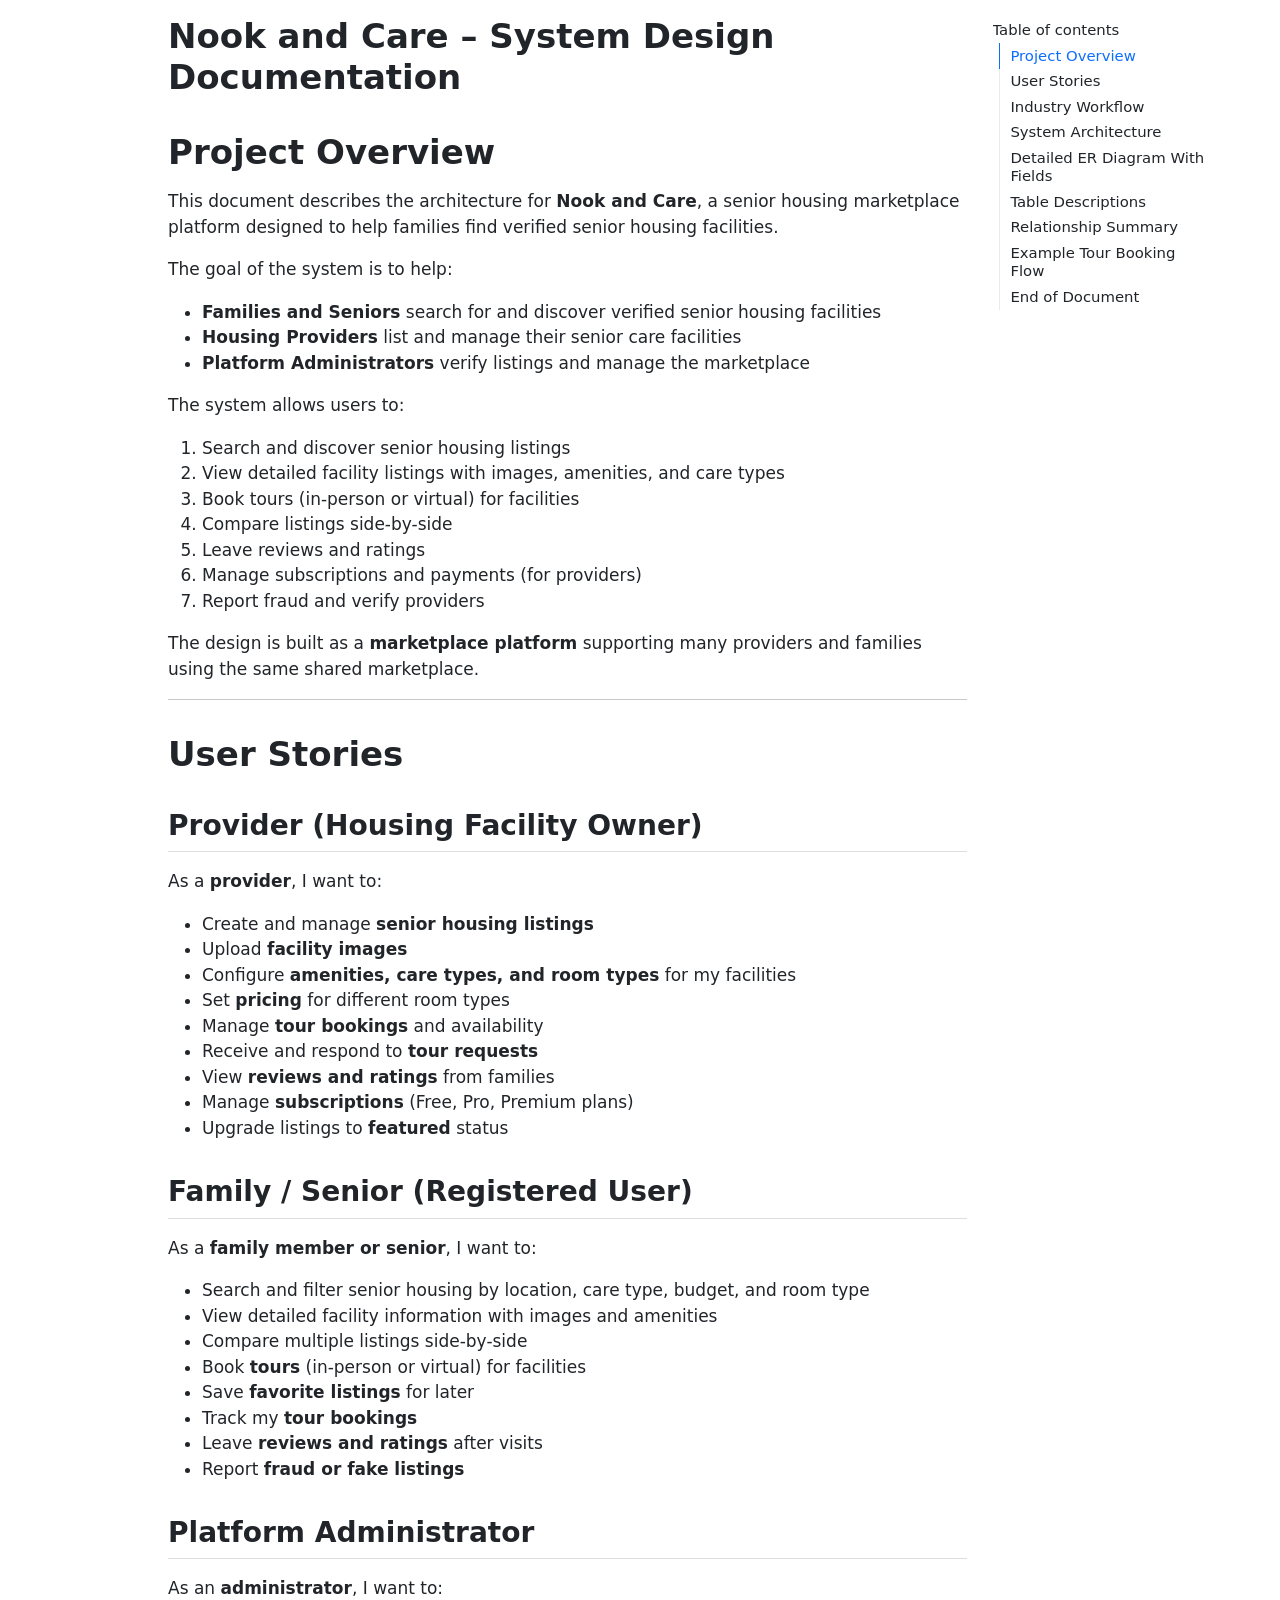
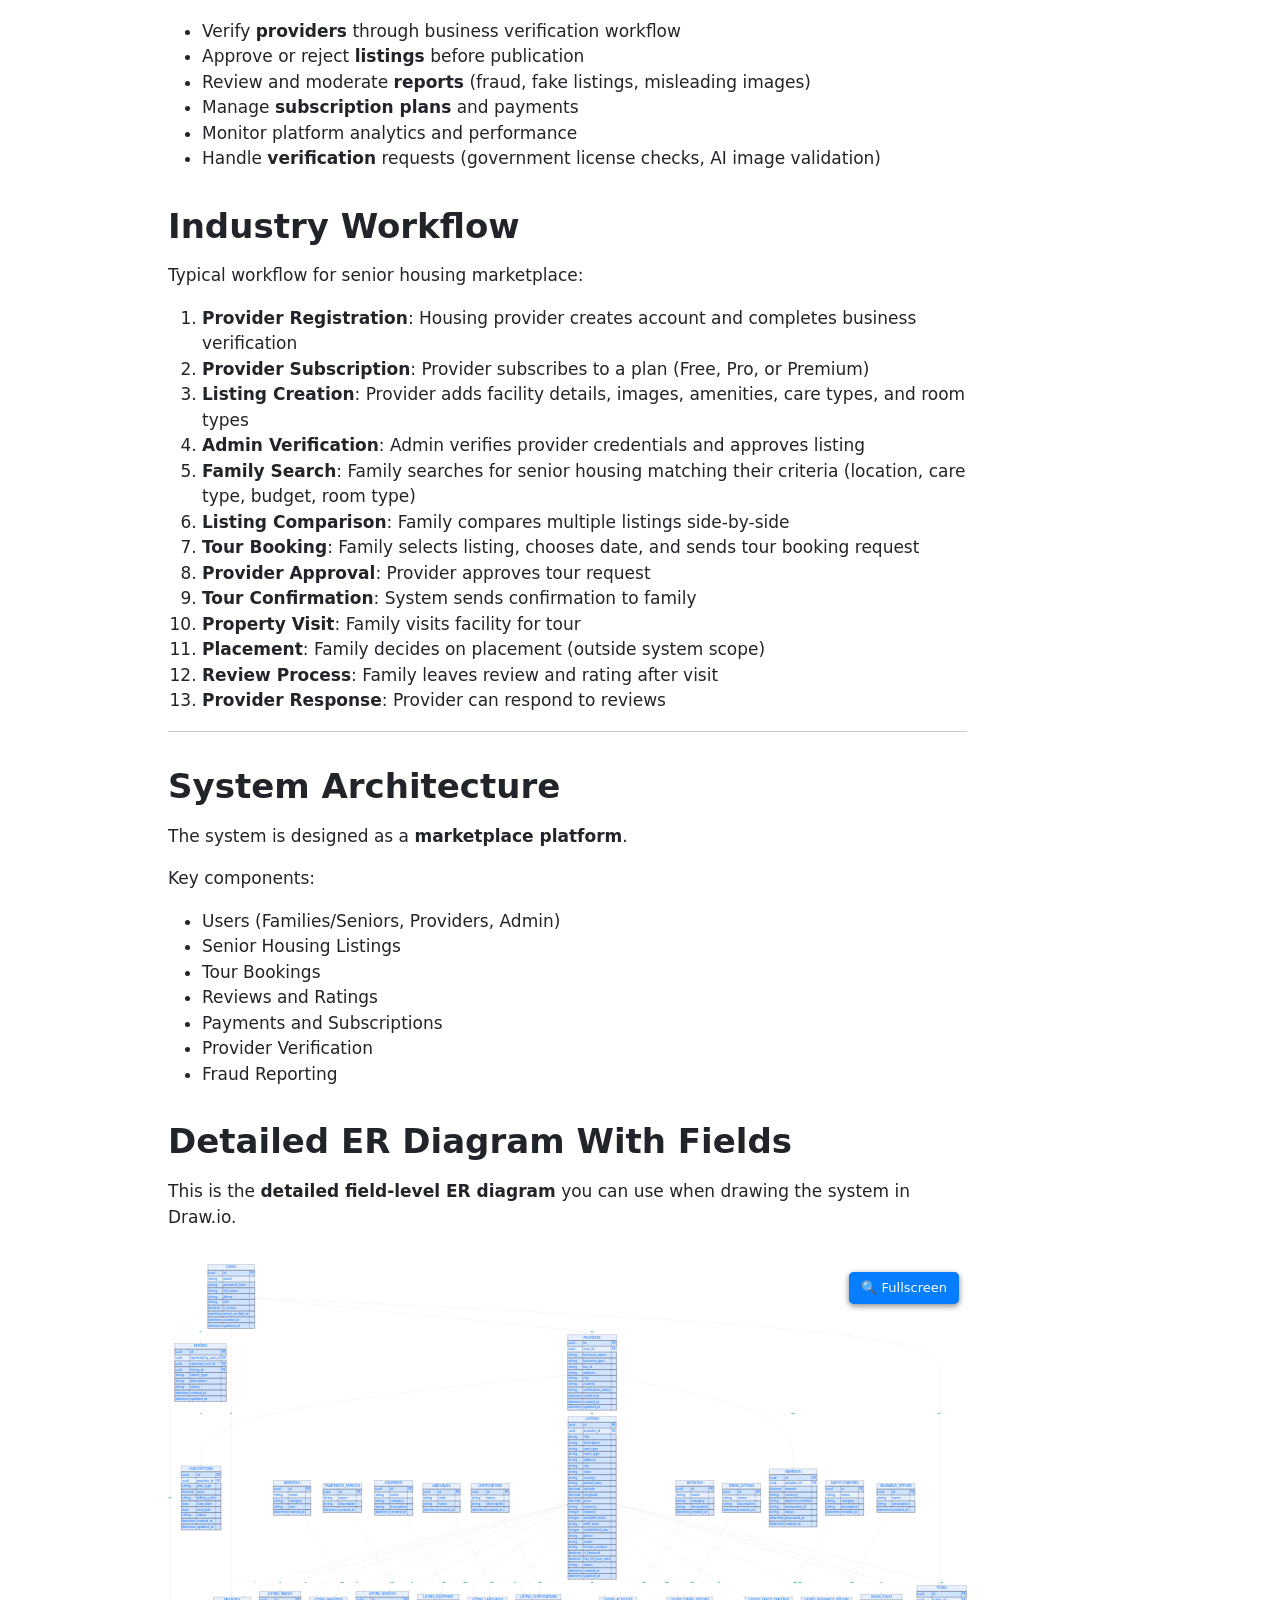
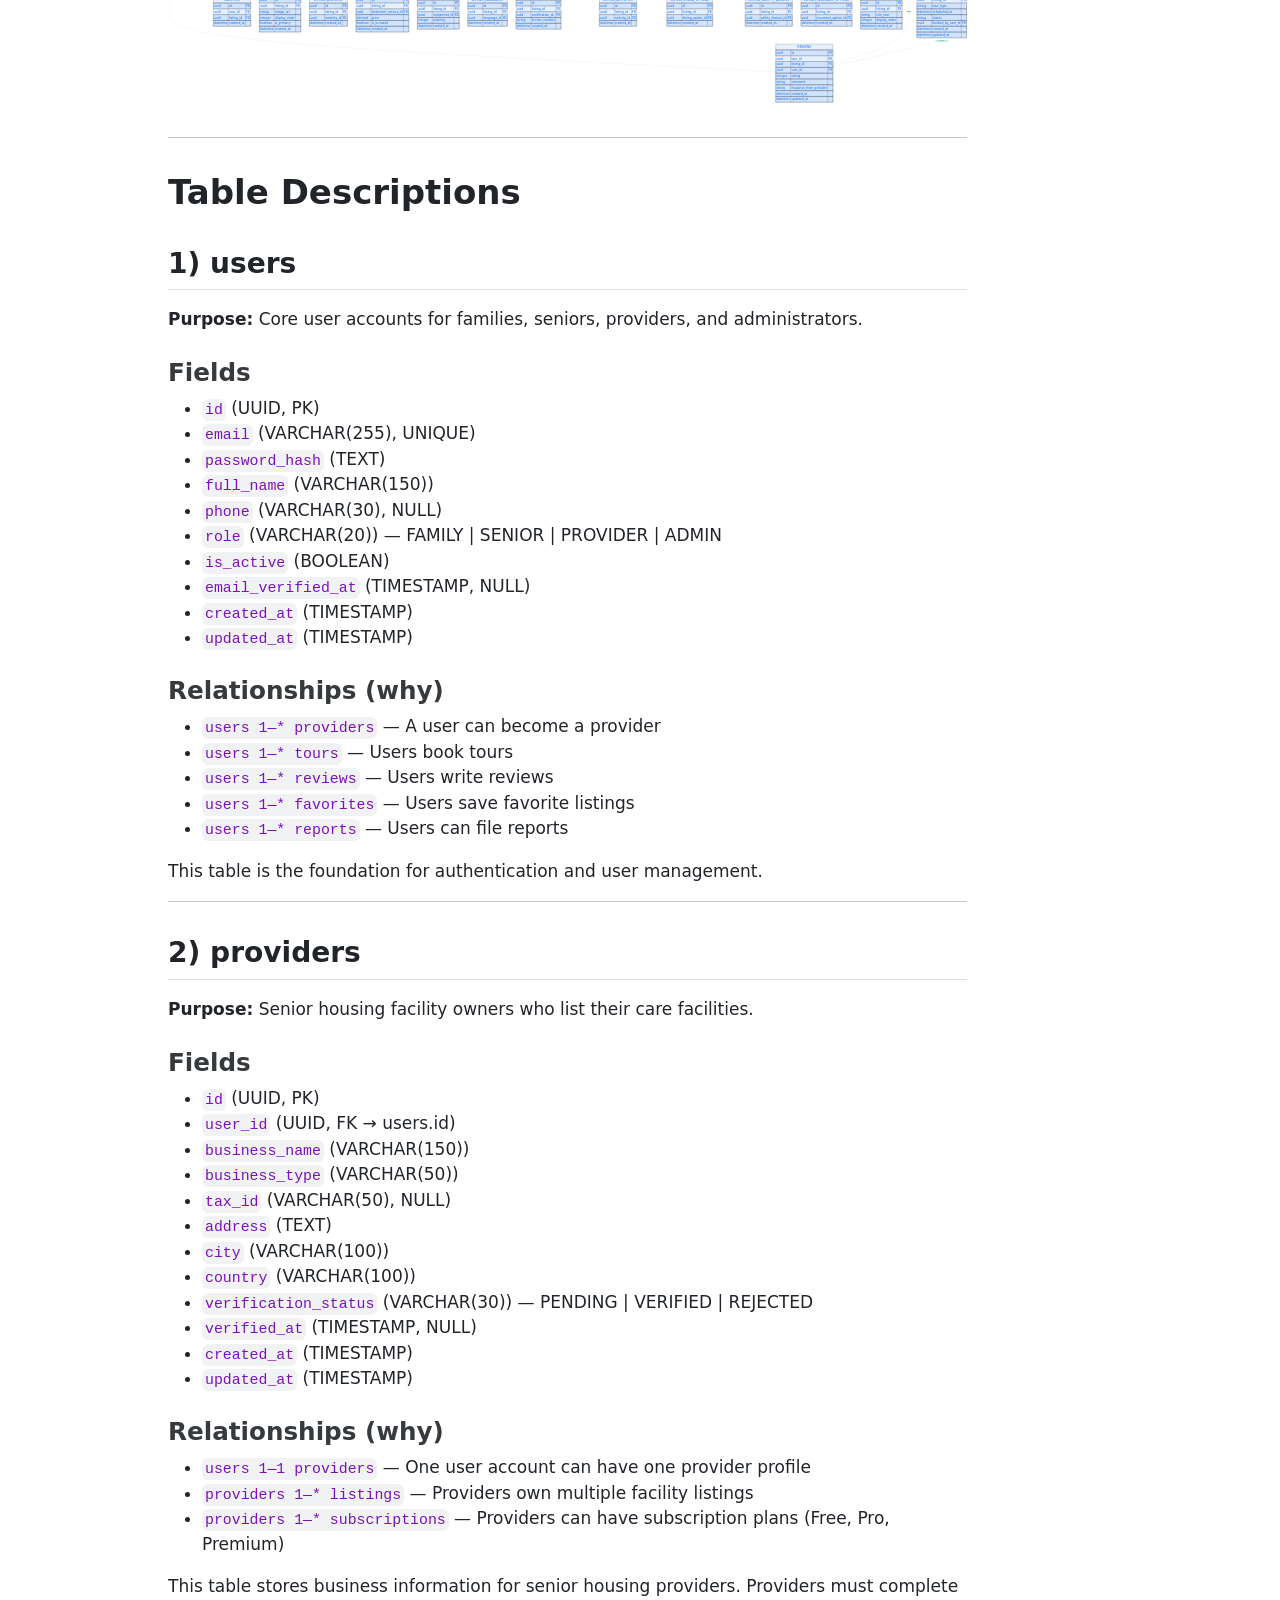
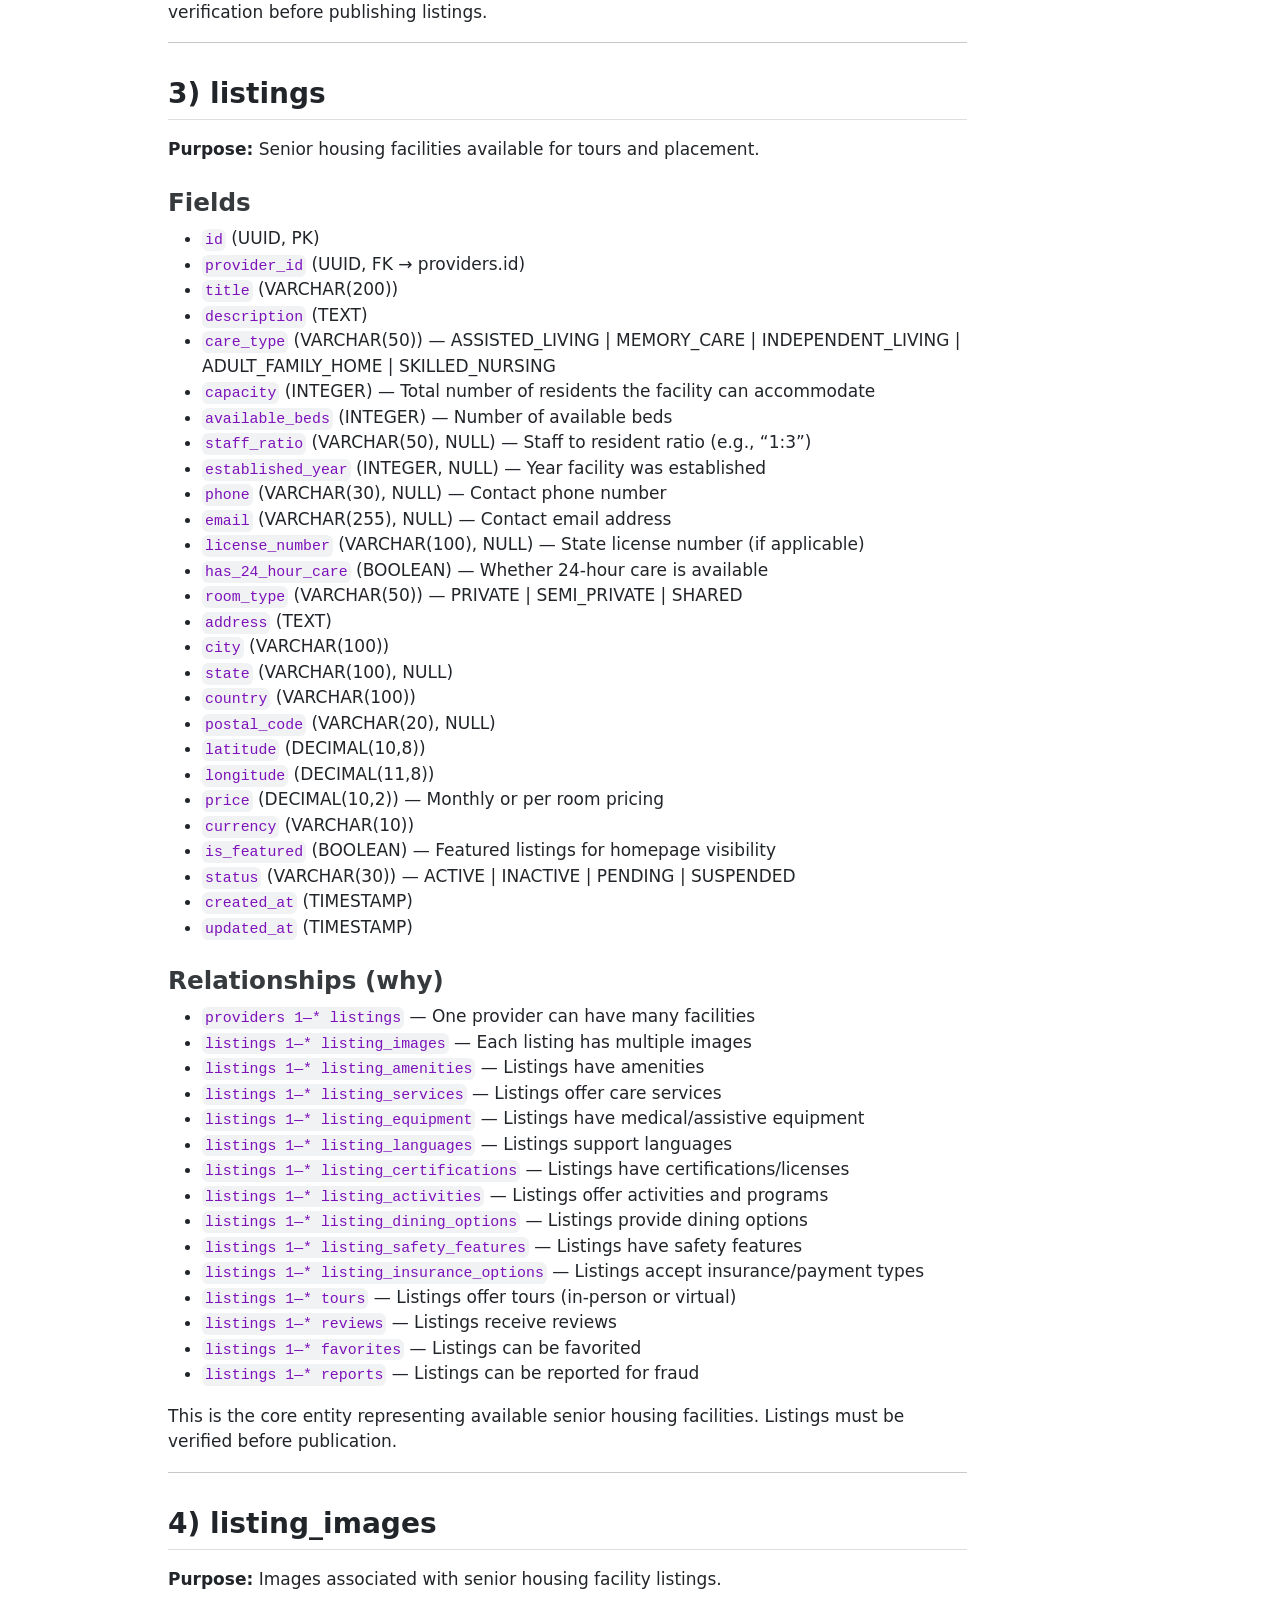
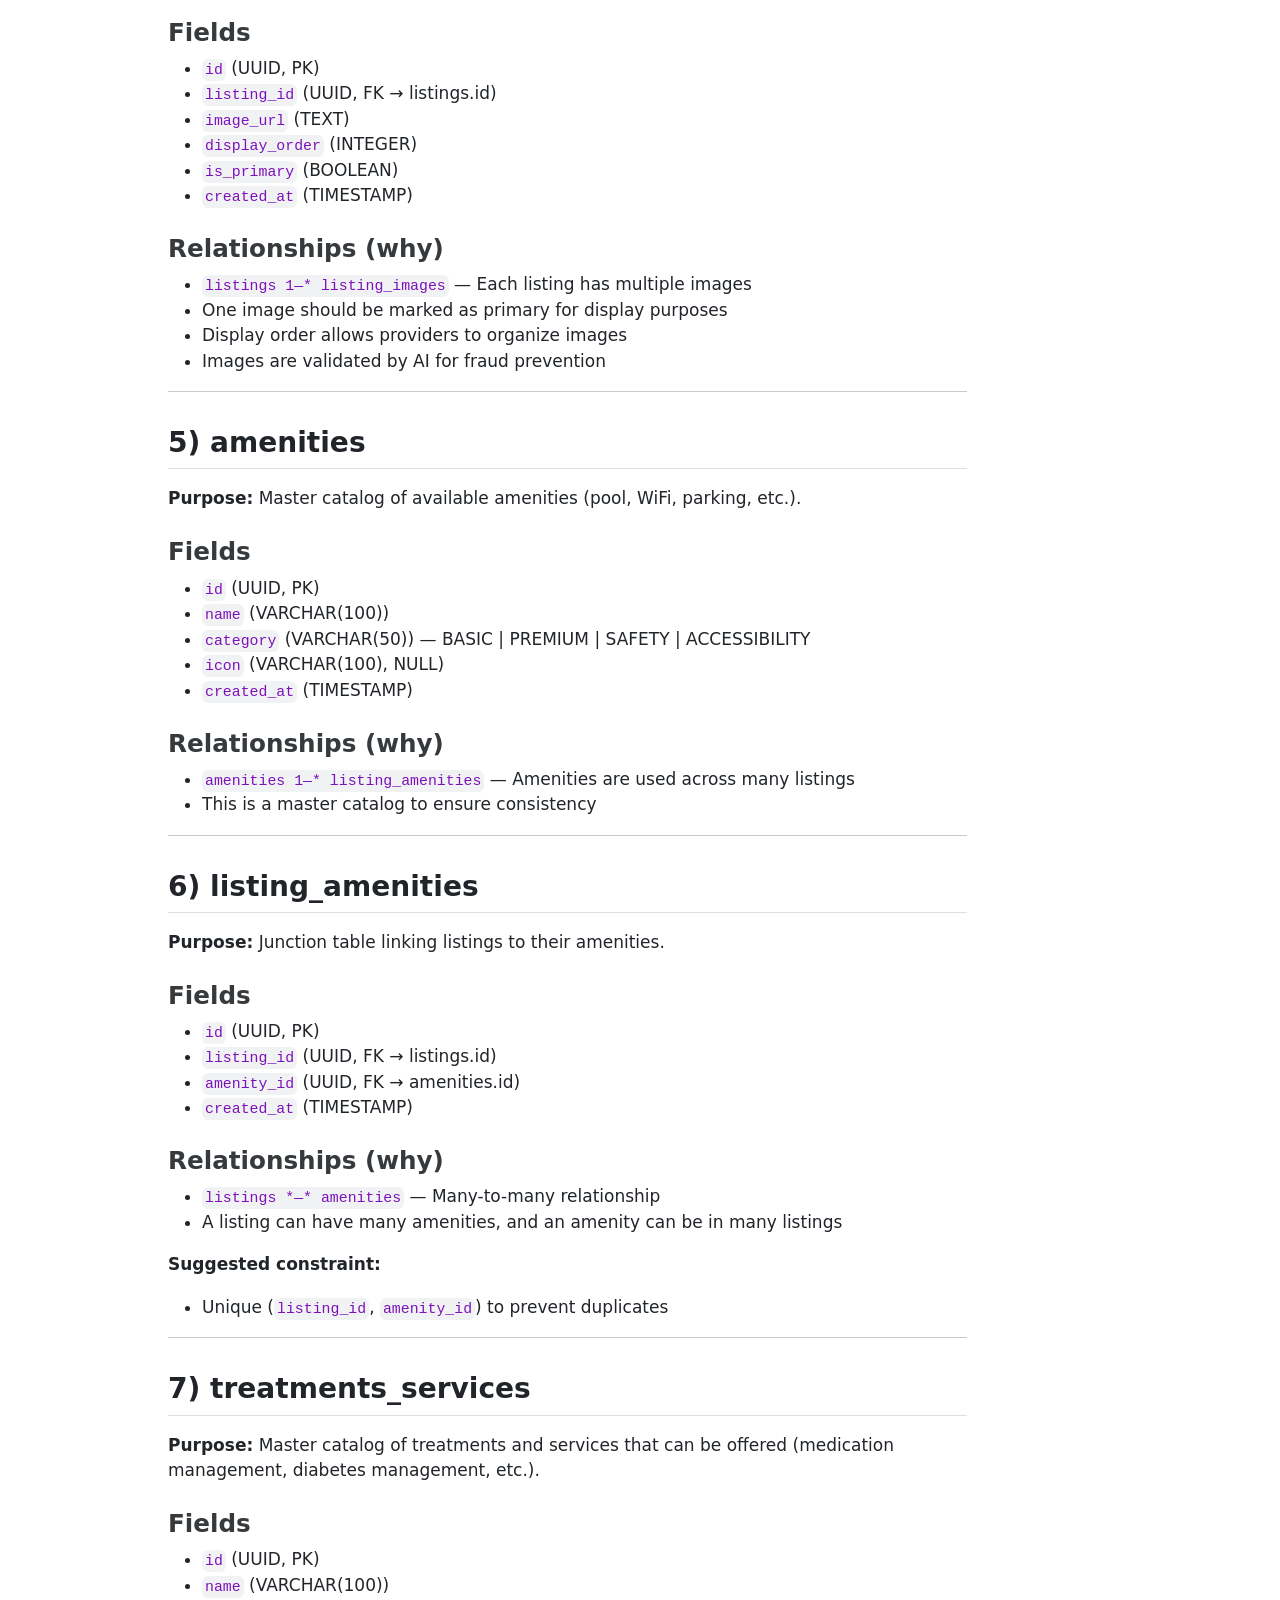
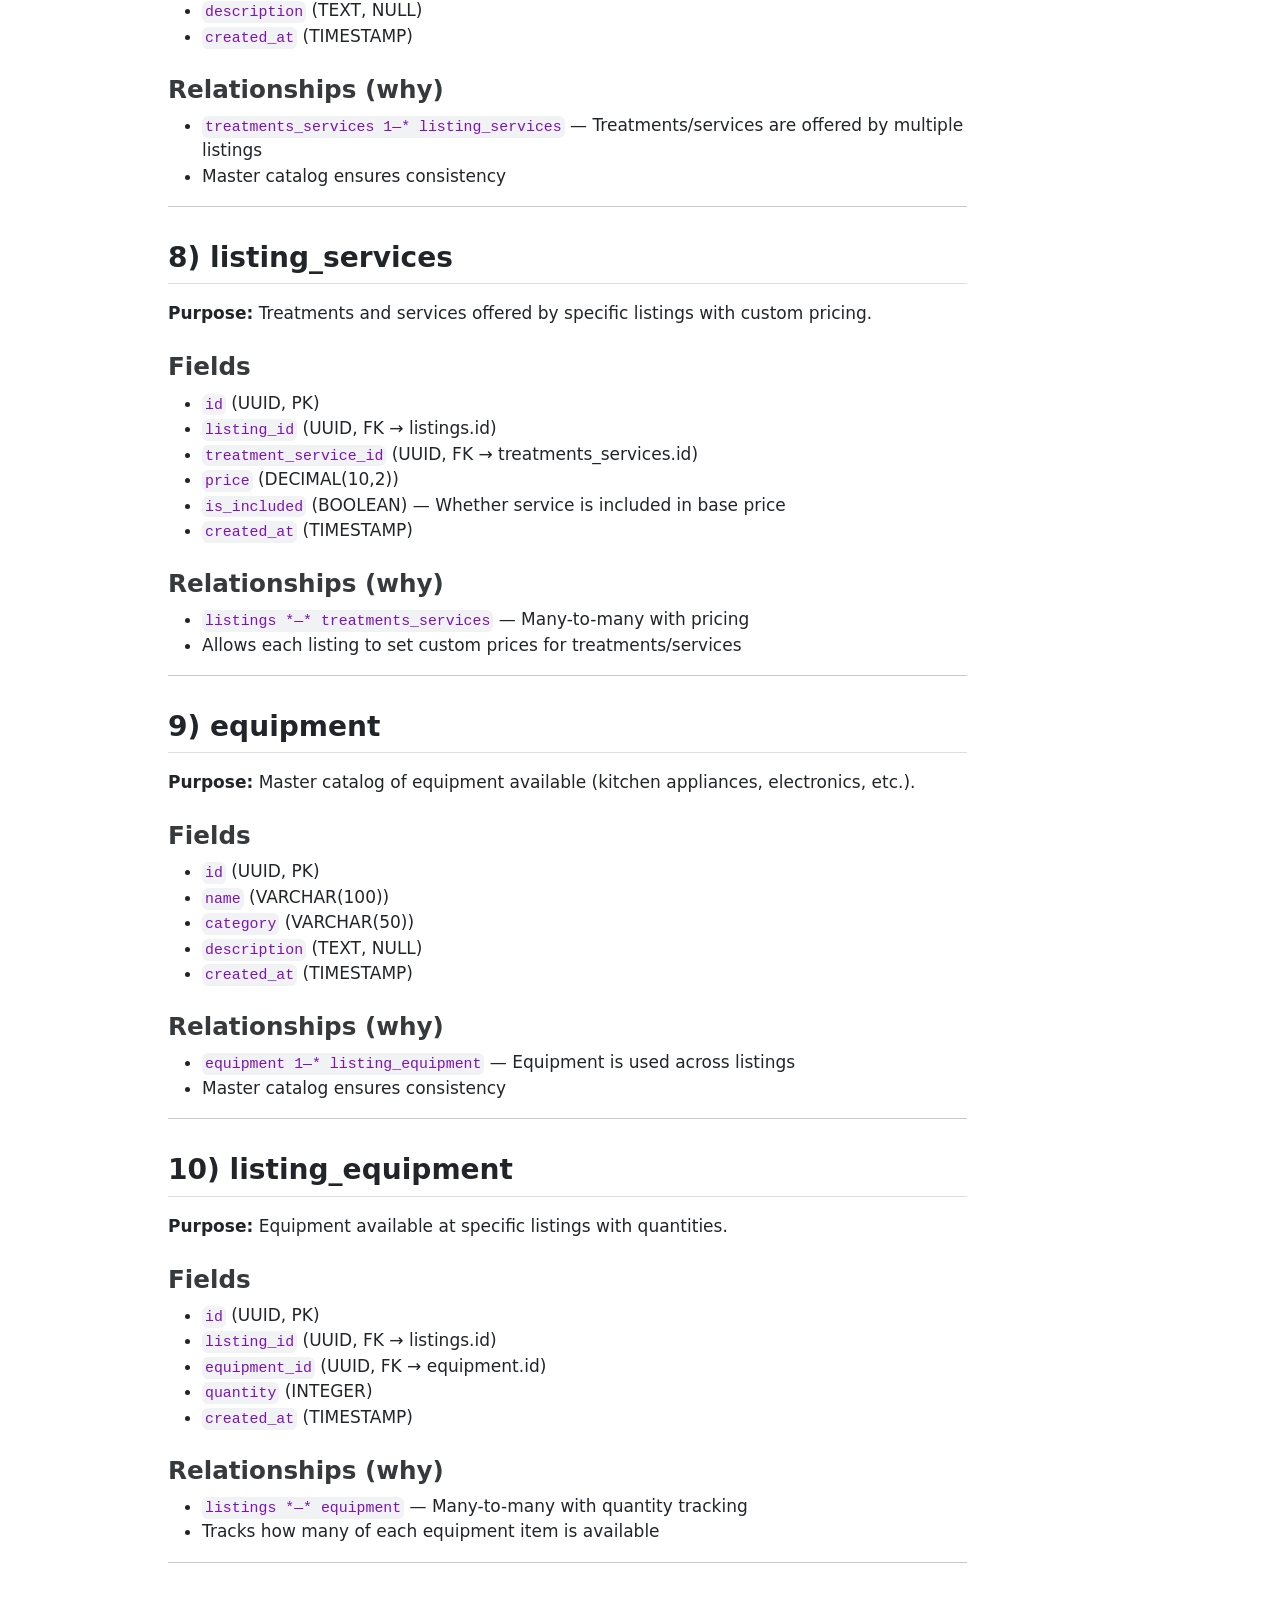
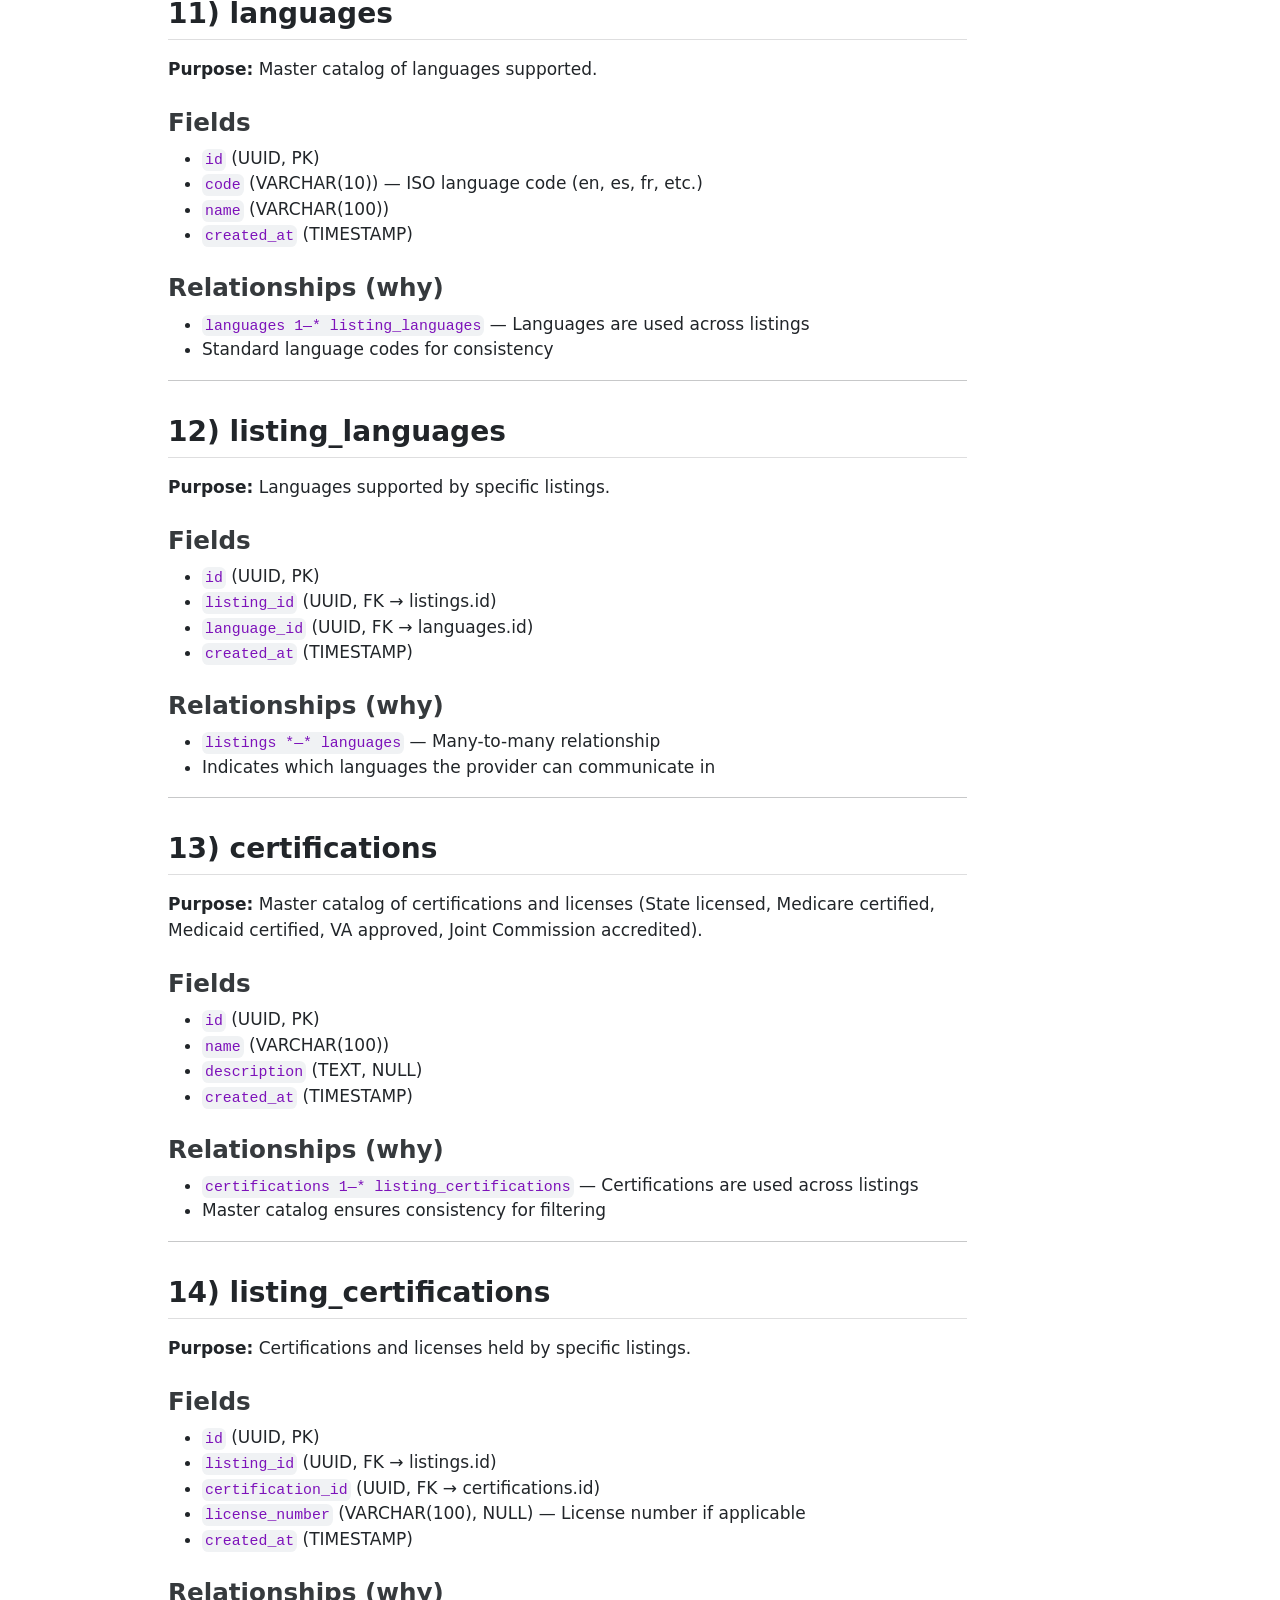
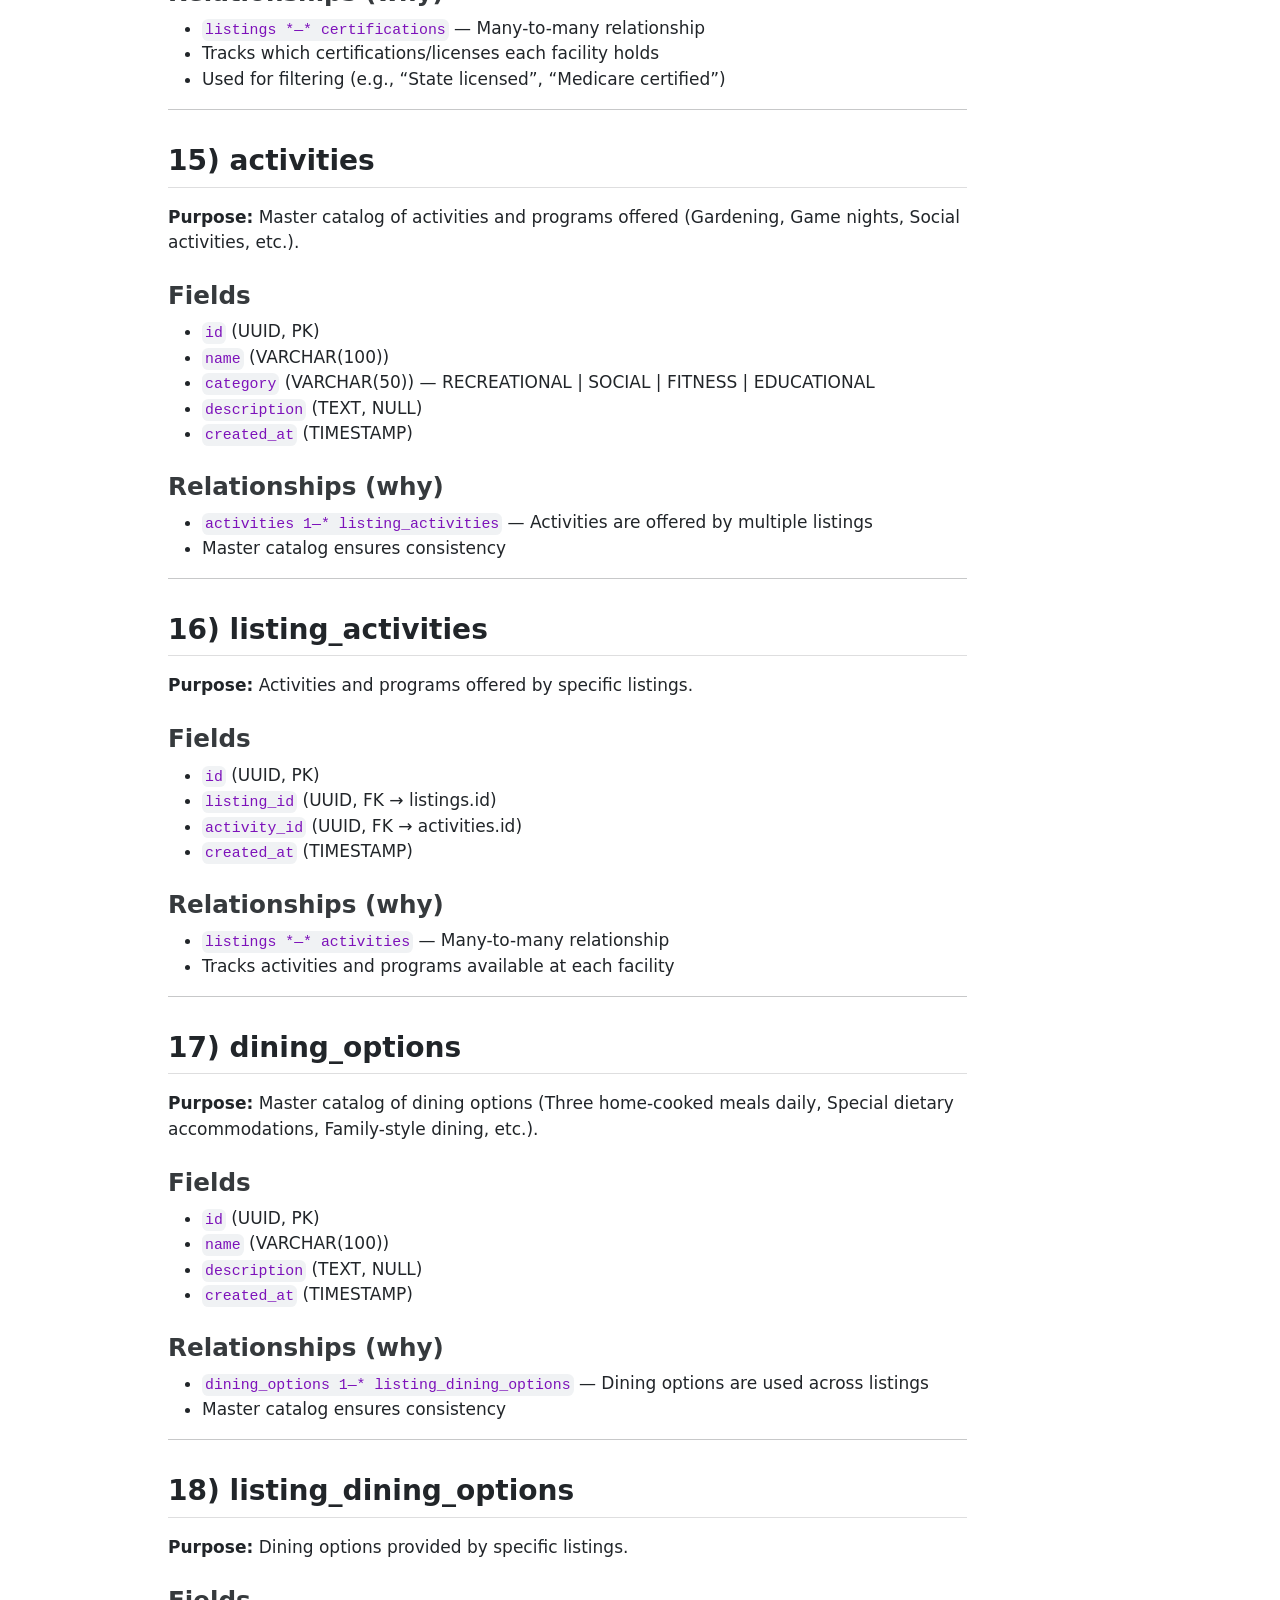
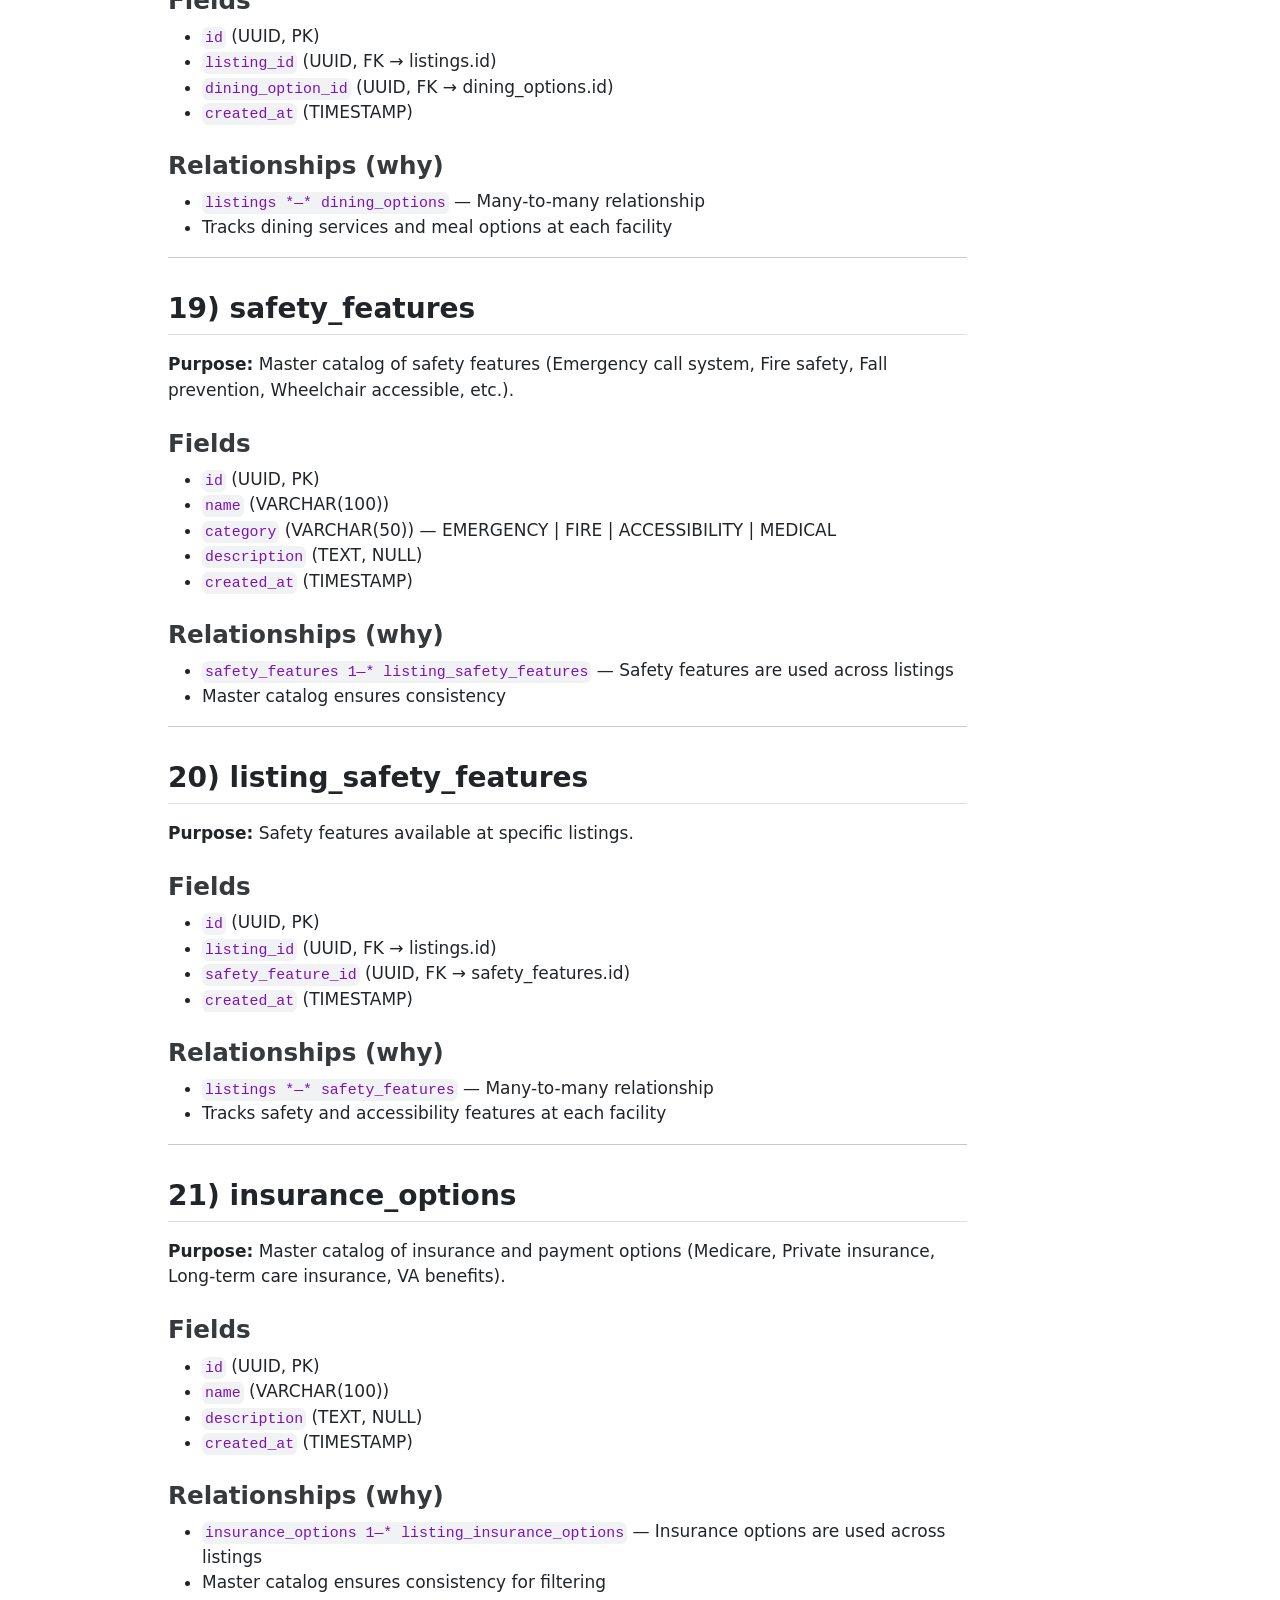
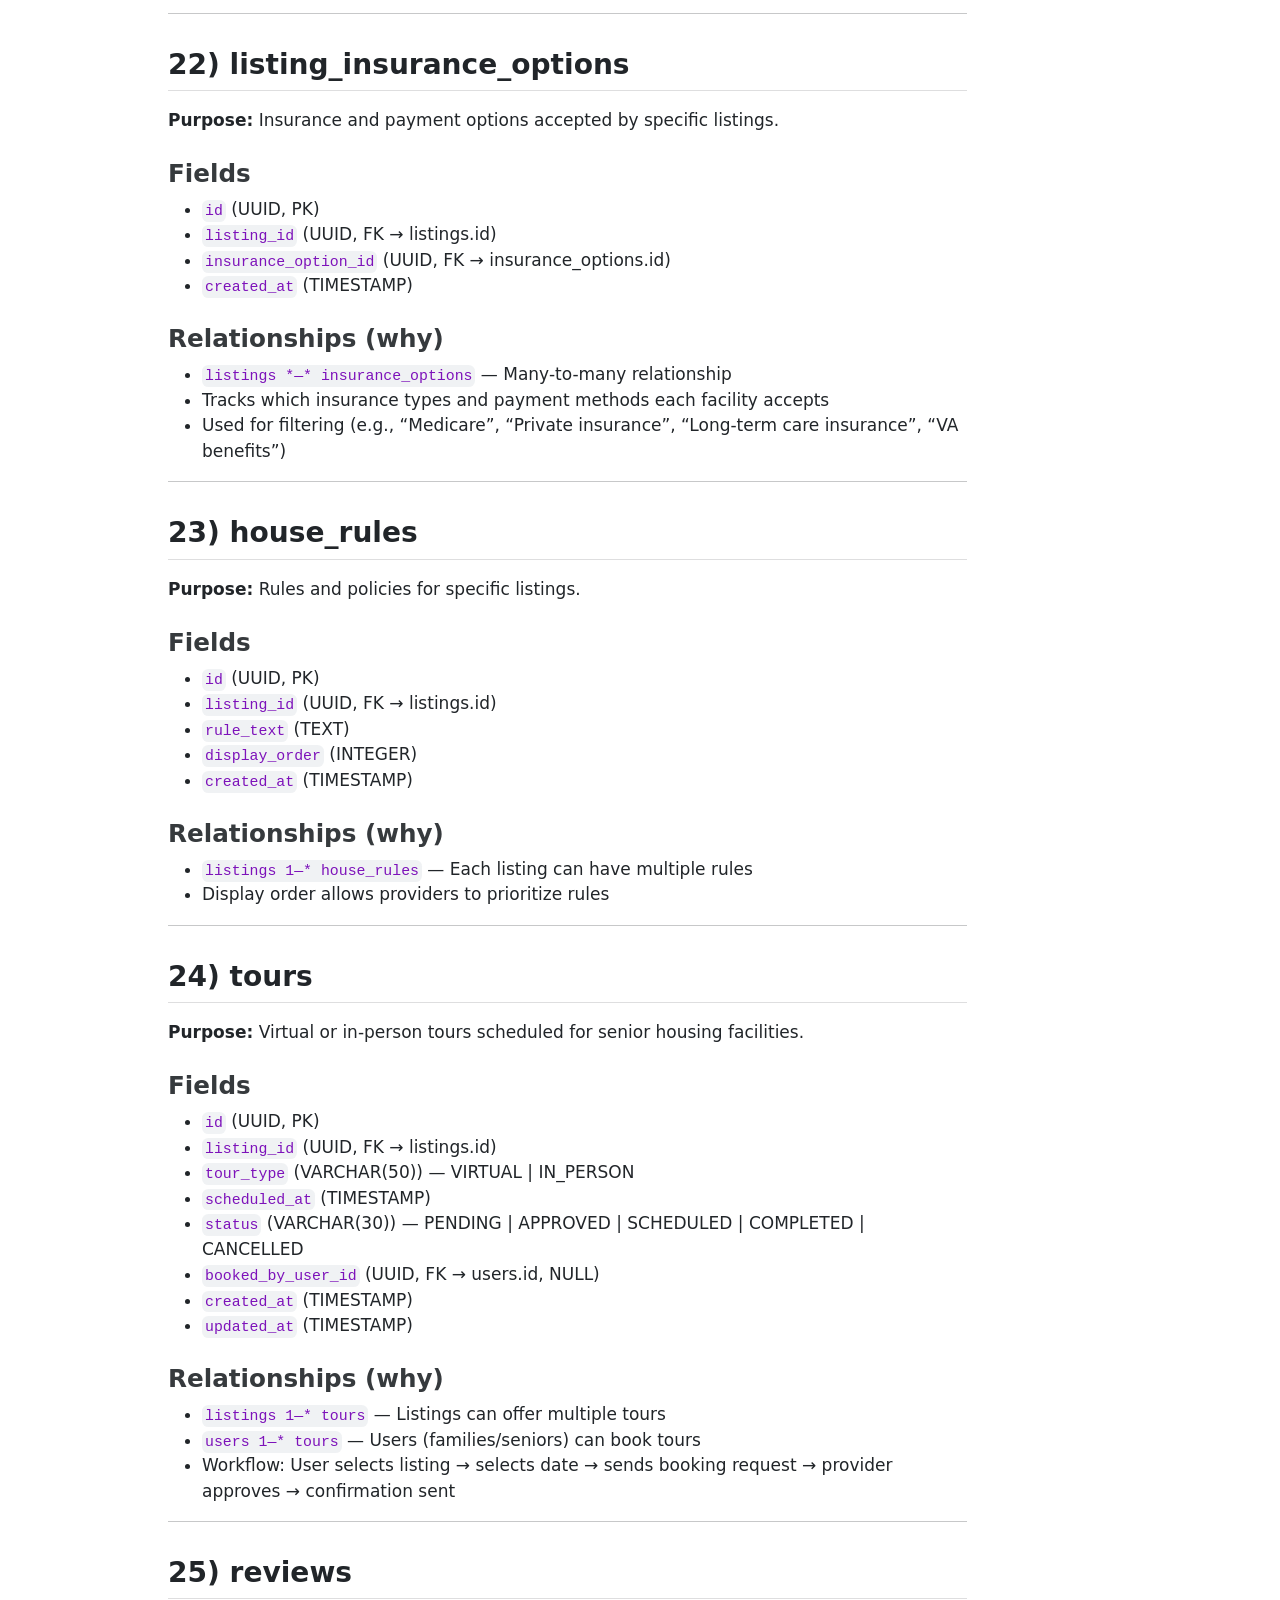
==== commit 6b05f7f8: "updated" ====
--- a/docs/index.html
+++ b/docs/index.html
@@ -60,7 +60,6 @@
   </ul></li>
   <li><a href="#industry-workflow" id="toc-industry-workflow" class="nav-link" data-scroll-target="#industry-workflow">Industry Workflow</a></li>
   <li><a href="#system-architecture" id="toc-system-architecture" class="nav-link" data-scroll-target="#system-architecture">System Architecture</a></li>
-  <li><a href="#entity-relationship-diagram" id="toc-entity-relationship-diagram" class="nav-link" data-scroll-target="#entity-relationship-diagram">Entity Relationship Diagram</a></li>
   <li><a href="#detailed-er-diagram-with-fields" id="toc-detailed-er-diagram-with-fields" class="nav-link" data-scroll-target="#detailed-er-diagram-with-fields">Detailed ER Diagram With Fields</a></li>
   <li><a href="#table-descriptions" id="toc-table-descriptions" class="nav-link" data-scroll-target="#table-descriptions">Table Descriptions</a>
   <ul class="collapse">
@@ -336,66 +335,6 @@
 <li>Provider Verification</li>
 <li>Fraud Reporting</li>
 </ul>
-<hr>
-</section>
-<section id="entity-relationship-diagram" class="level1">
-<h1>Entity Relationship Diagram</h1>
-<p>This is the <strong>simple relationship view</strong> of the system.</p>
-<blockquote class="blockquote">
-<p><strong>Tip:</strong> Click the <strong>🔍 Fullscreen</strong> button on each diagram to view it in fullscreen mode for better visibility.</p>
-</blockquote>
-<div class="cell" data-layout-align="default">
-<div class="cell-output-display">
-<div>
-<p></p><figure class="figure"><p></p>
-<div>
-<pre class="mermaid mermaid-js">%%{init: {'theme':'base', 'themeVariables': {'fontSize':'48px', 'fontFamily':'Arial, sans-serif', 'primaryColor':'#ff6b6b', 'primaryTextColor':'#fff', 'primaryBorderColor':'#c92a2a', 'lineColor':'#495057', 'secondaryColor':'#4dabf7', 'tertiaryColor':'#51cf66', 'tertiaryTextColor':'#000', 'noteTextColor':'#000', 'noteBkgColor':'#fff', 'noteBorderColor':'#000', 'textColor':'#000'}, 'flowchart':{'nodeSpacing':60, 'rankSpacing':90}, 'er':{'entityPadding':18, 'fill':'#fff', 'stroke':'#495057', 'strokeWidth':2.5, 'fontSize':'48px'}}}%%
-erDiagram
-
-USERS ||--o{ PROVIDERS : can_be
-USERS ||--o{ TOURS : books
-USERS ||--o{ REVIEWS : writes
-USERS ||--o{ FAVORITES : has
-
-PROVIDERS ||--o{ LISTINGS : owns
-PROVIDERS ||--o{ SUBSCRIPTIONS : has
-
-LISTINGS ||--o{ LISTING_IMAGES : has
-LISTINGS ||--o{ LISTING_AMENITIES : has
-LISTINGS ||--o{ LISTING_SERVICES : has
-LISTINGS ||--o{ LISTING_EQUIPMENT : has
-LISTINGS ||--o{ LISTING_LANGUAGES : supports
-LISTINGS ||--o{ LISTING_CERTIFICATIONS : has
-LISTINGS ||--o{ LISTING_ACTIVITIES : offers
-LISTINGS ||--o{ LISTING_DINING_OPTIONS : provides
-LISTINGS ||--o{ LISTING_SAFETY_FEATURES : has
-LISTINGS ||--o{ LISTING_INSURANCE_OPTIONS : accepts
-LISTINGS ||--o{ HOUSE_RULES : has
-LISTINGS ||--o{ TOURS : offers
-LISTINGS ||--o{ REVIEWS : receives
-LISTINGS ||--o{ FAVORITES : in
-
-AMENITIES ||--o{ LISTING_AMENITIES : used_in
-TREATMENTS_SERVICES ||--o{ LISTING_SERVICES : used_in
-EQUIPMENT ||--o{ LISTING_EQUIPMENT : used_in
-LANGUAGES ||--o{ LISTING_LANGUAGES : used_in
-CERTIFICATIONS ||--o{ LISTING_CERTIFICATIONS : used_in
-ACTIVITIES ||--o{ LISTING_ACTIVITIES : used_in
-DINING_OPTIONS ||--o{ LISTING_DINING_OPTIONS : used_in
-SAFETY_FEATURES ||--o{ LISTING_SAFETY_FEATURES : used_in
-INSURANCE_OPTIONS ||--o{ LISTING_INSURANCE_OPTIONS : used_in
-
-TOURS ||--o{ REVIEWS : generates
-PROVIDERS ||--o{ PAYMENTS : receives
-
-USERS ||--o{ REPORTS : files
-</pre>
-</div>
-<p></p></figure><p></p>
-</div>
-</div>
-</div>
-<hr>
 </section>
 <section id="detailed-er-diagram-with-fields" class="level1">
 <h1>Detailed ER Diagram With Fields</h1>
